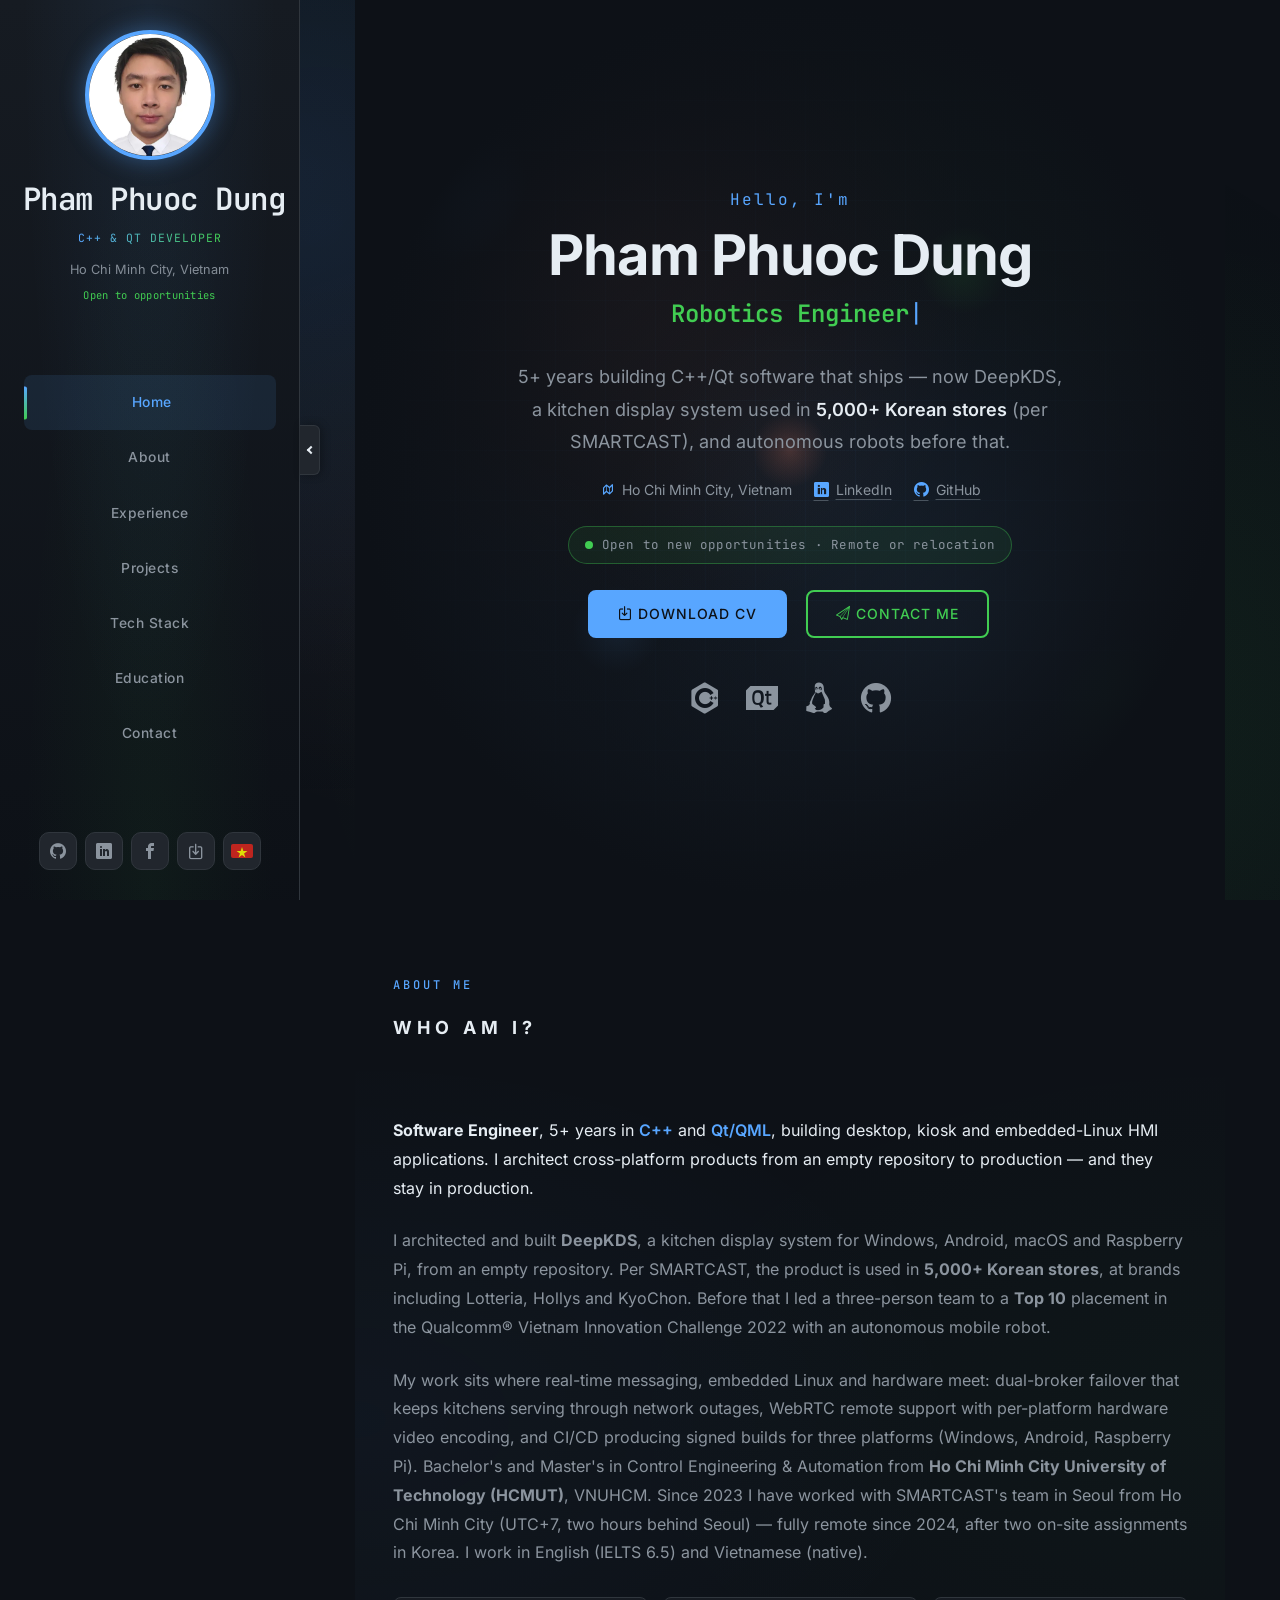
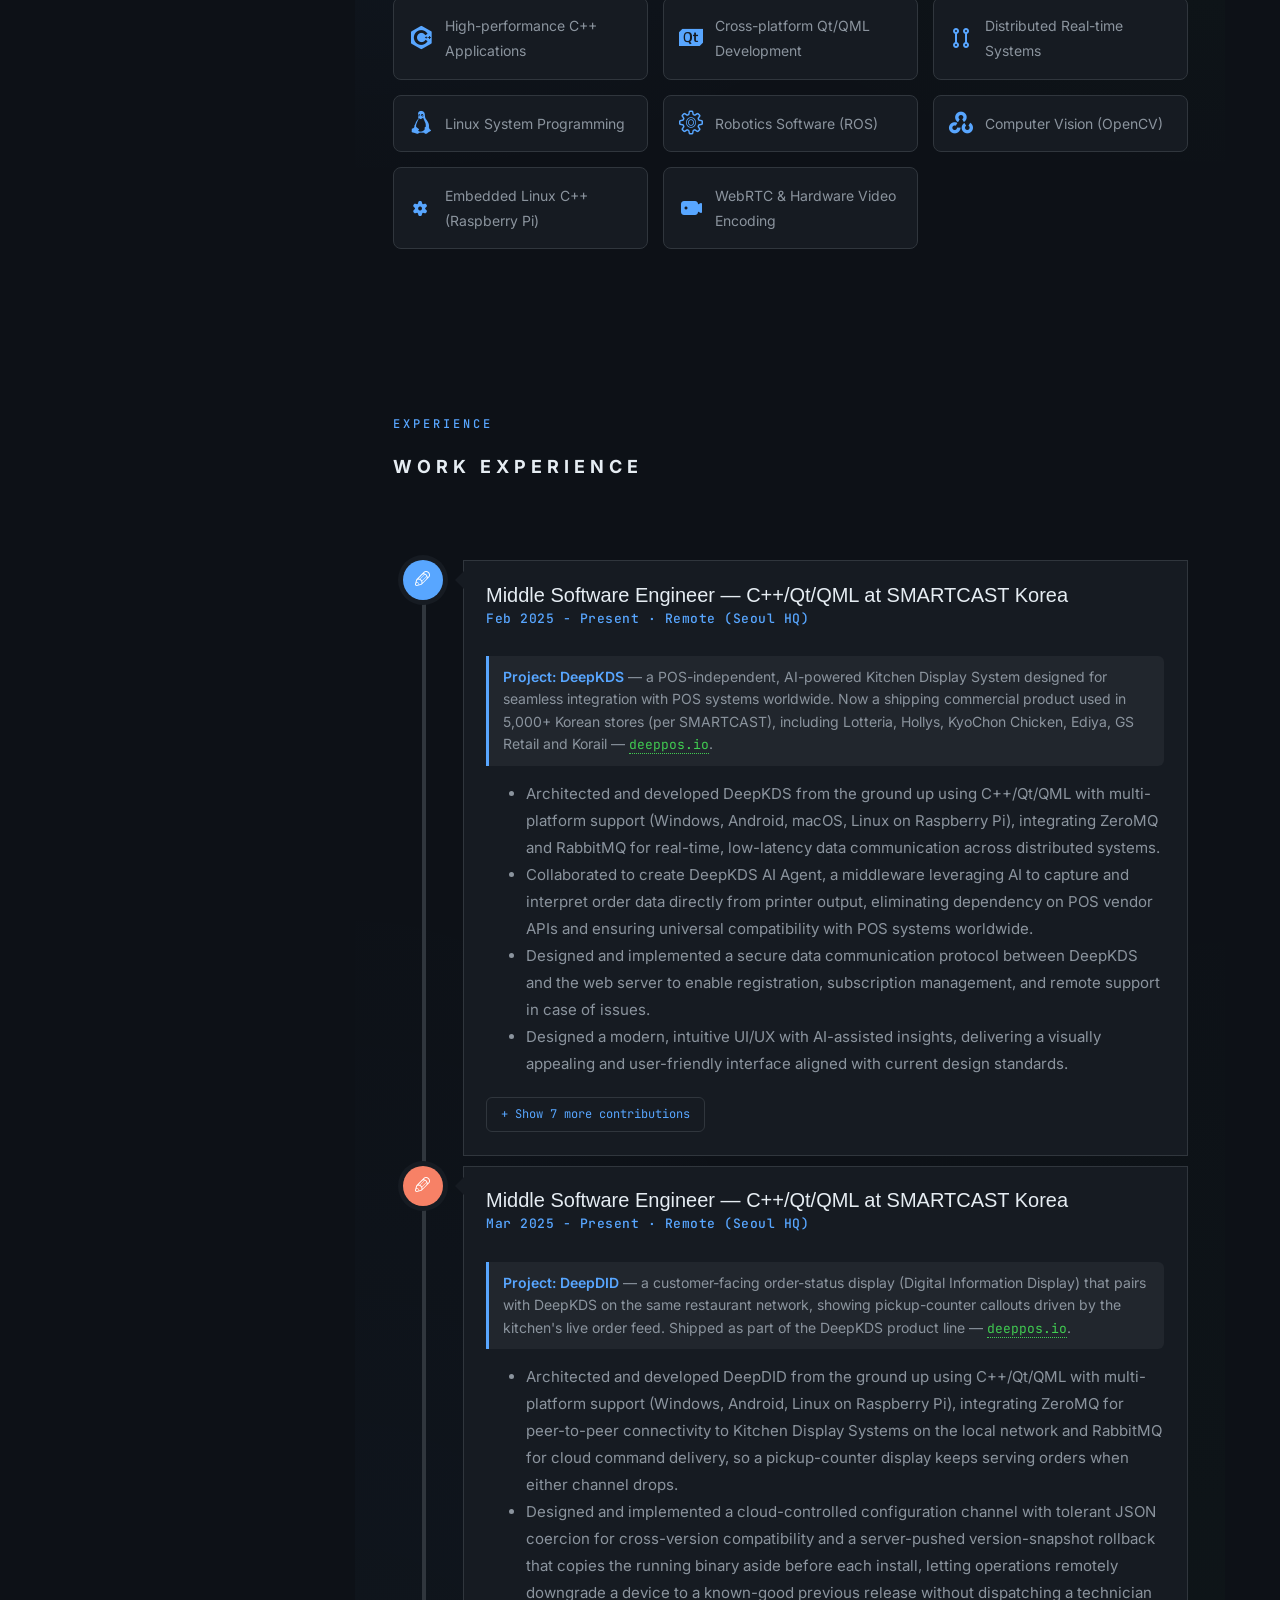
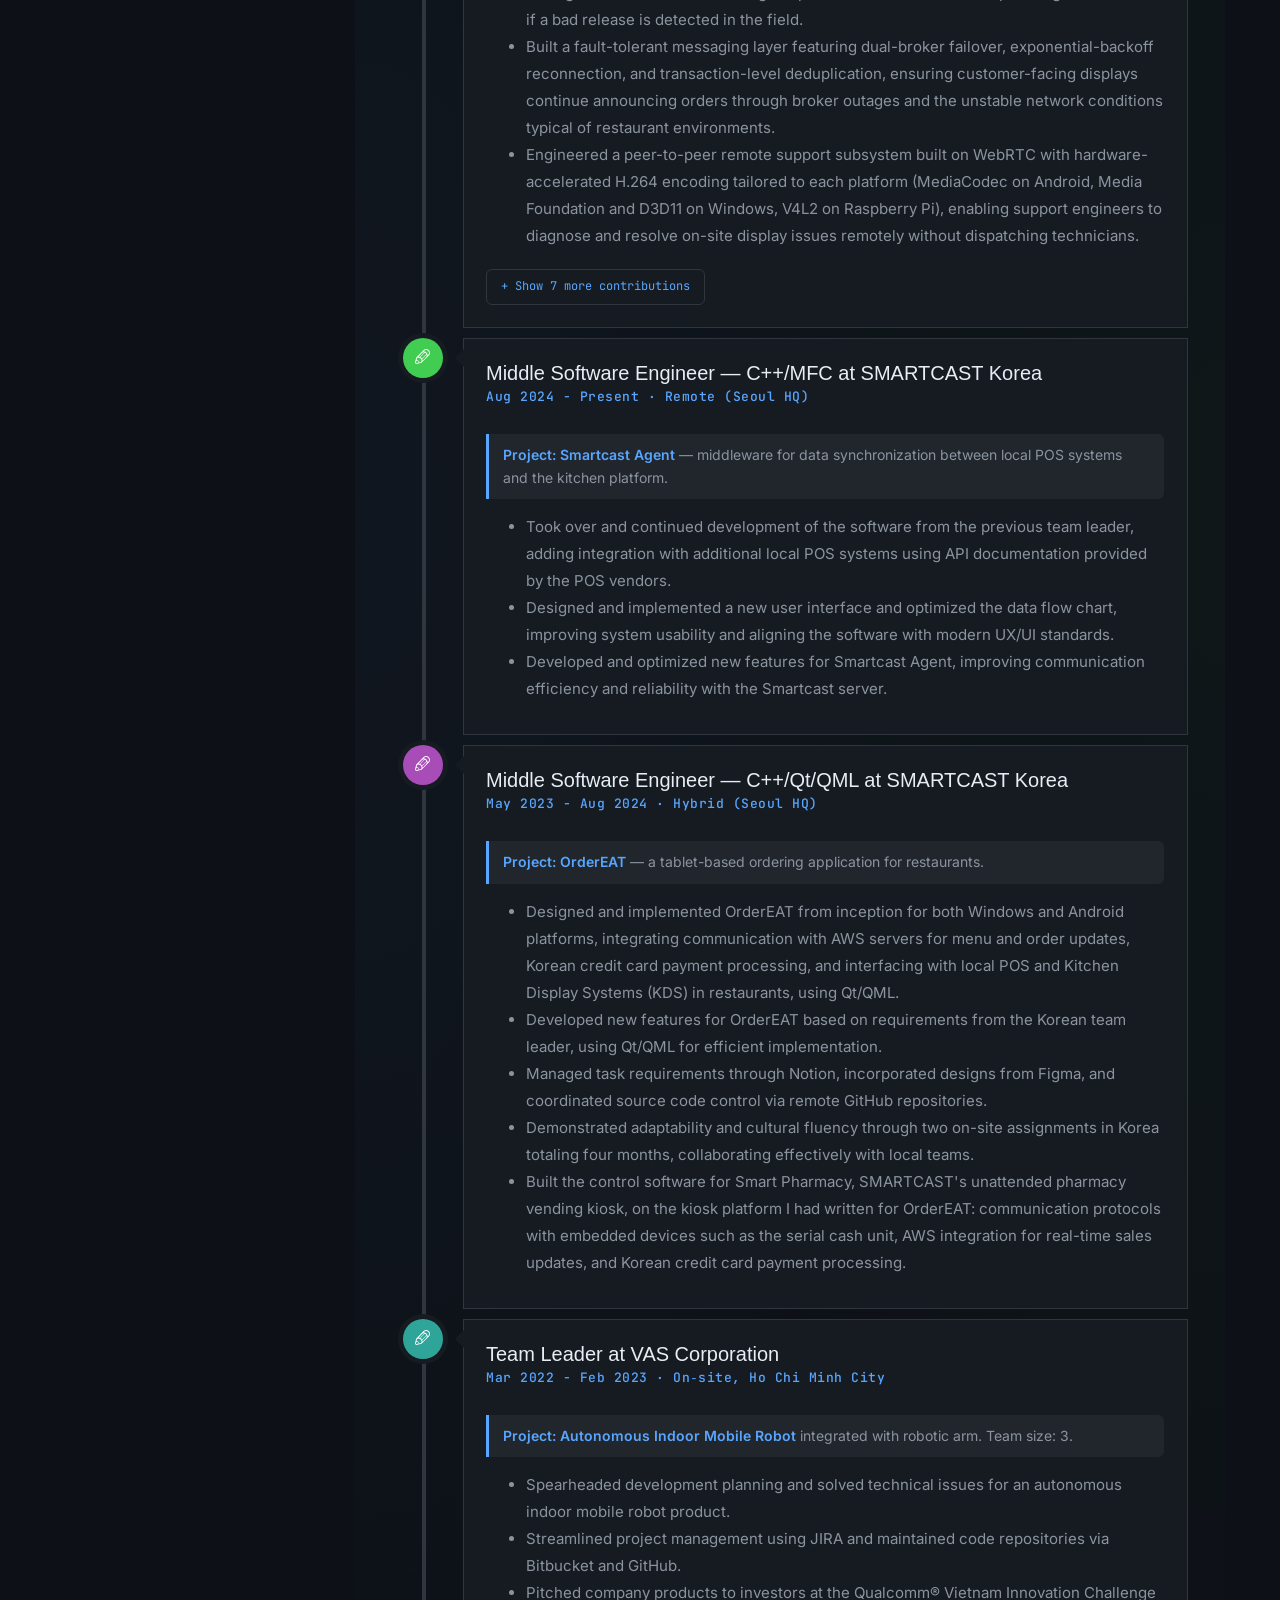
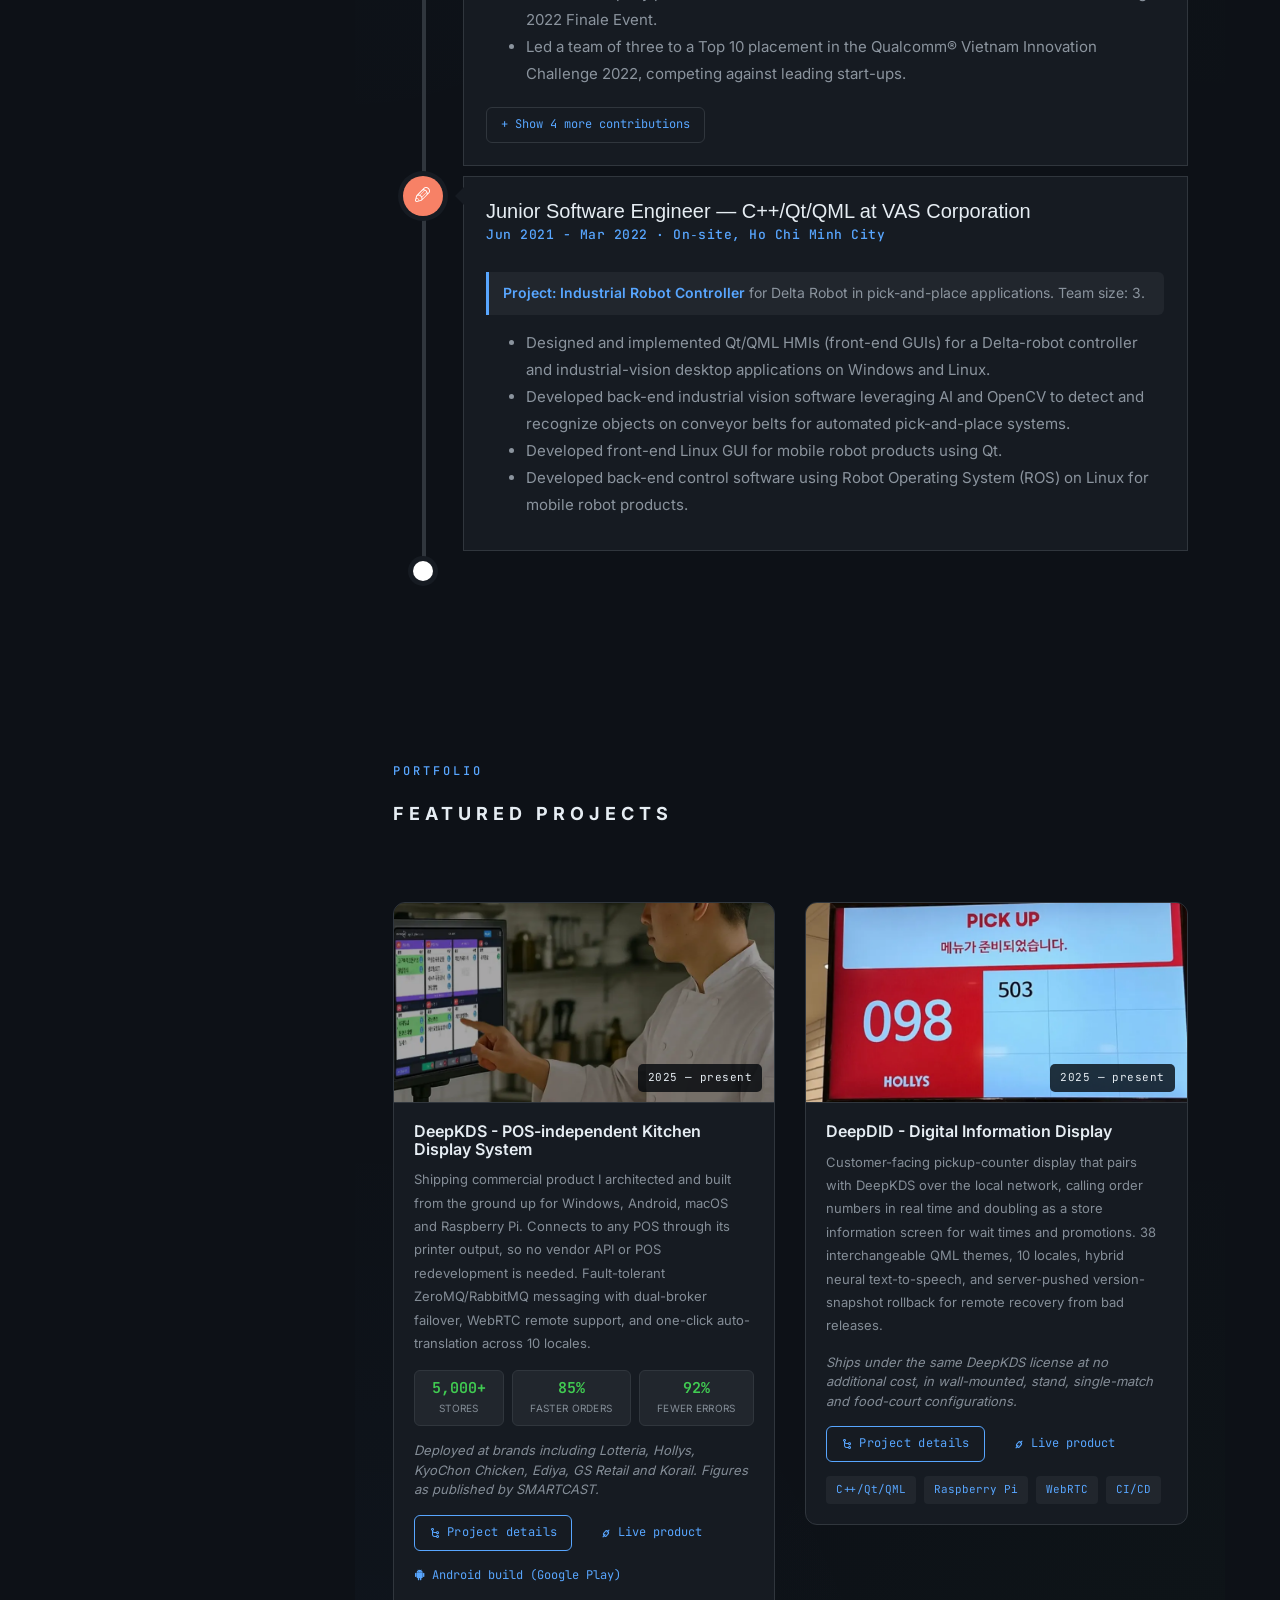
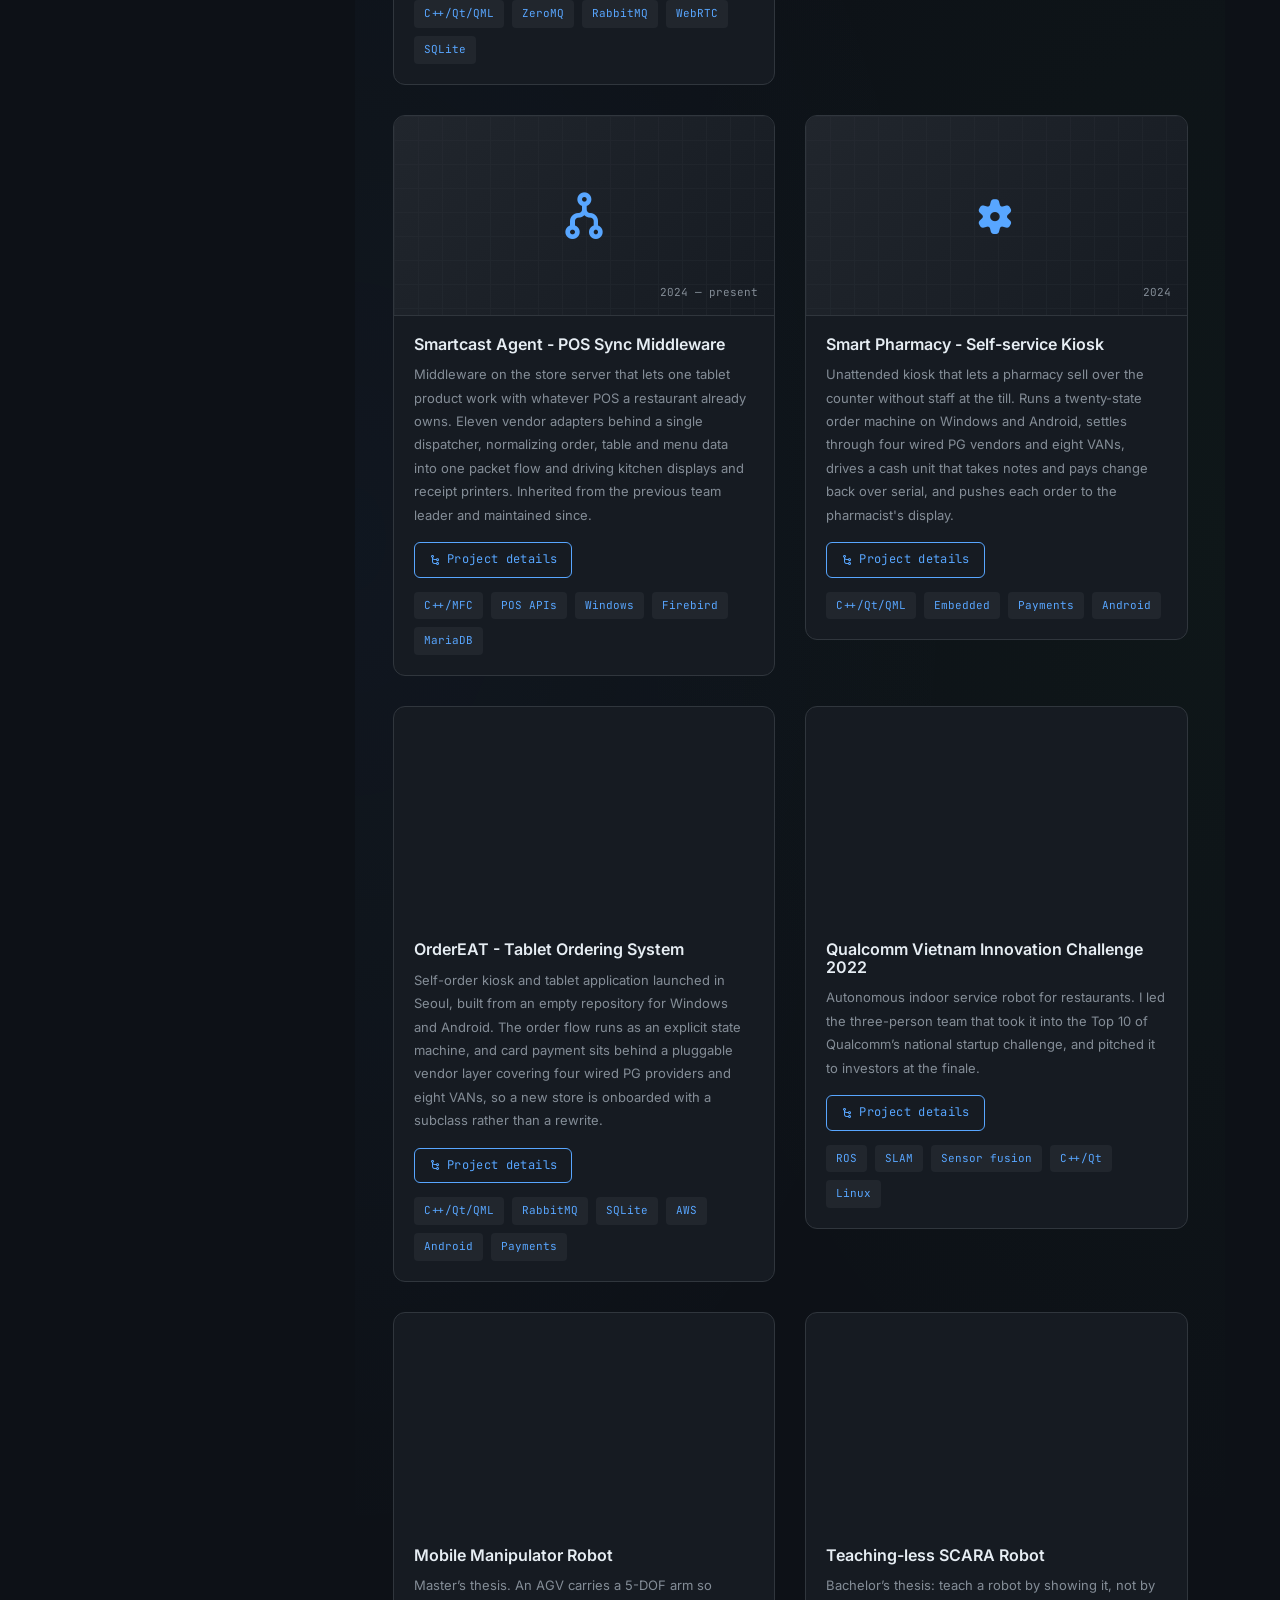
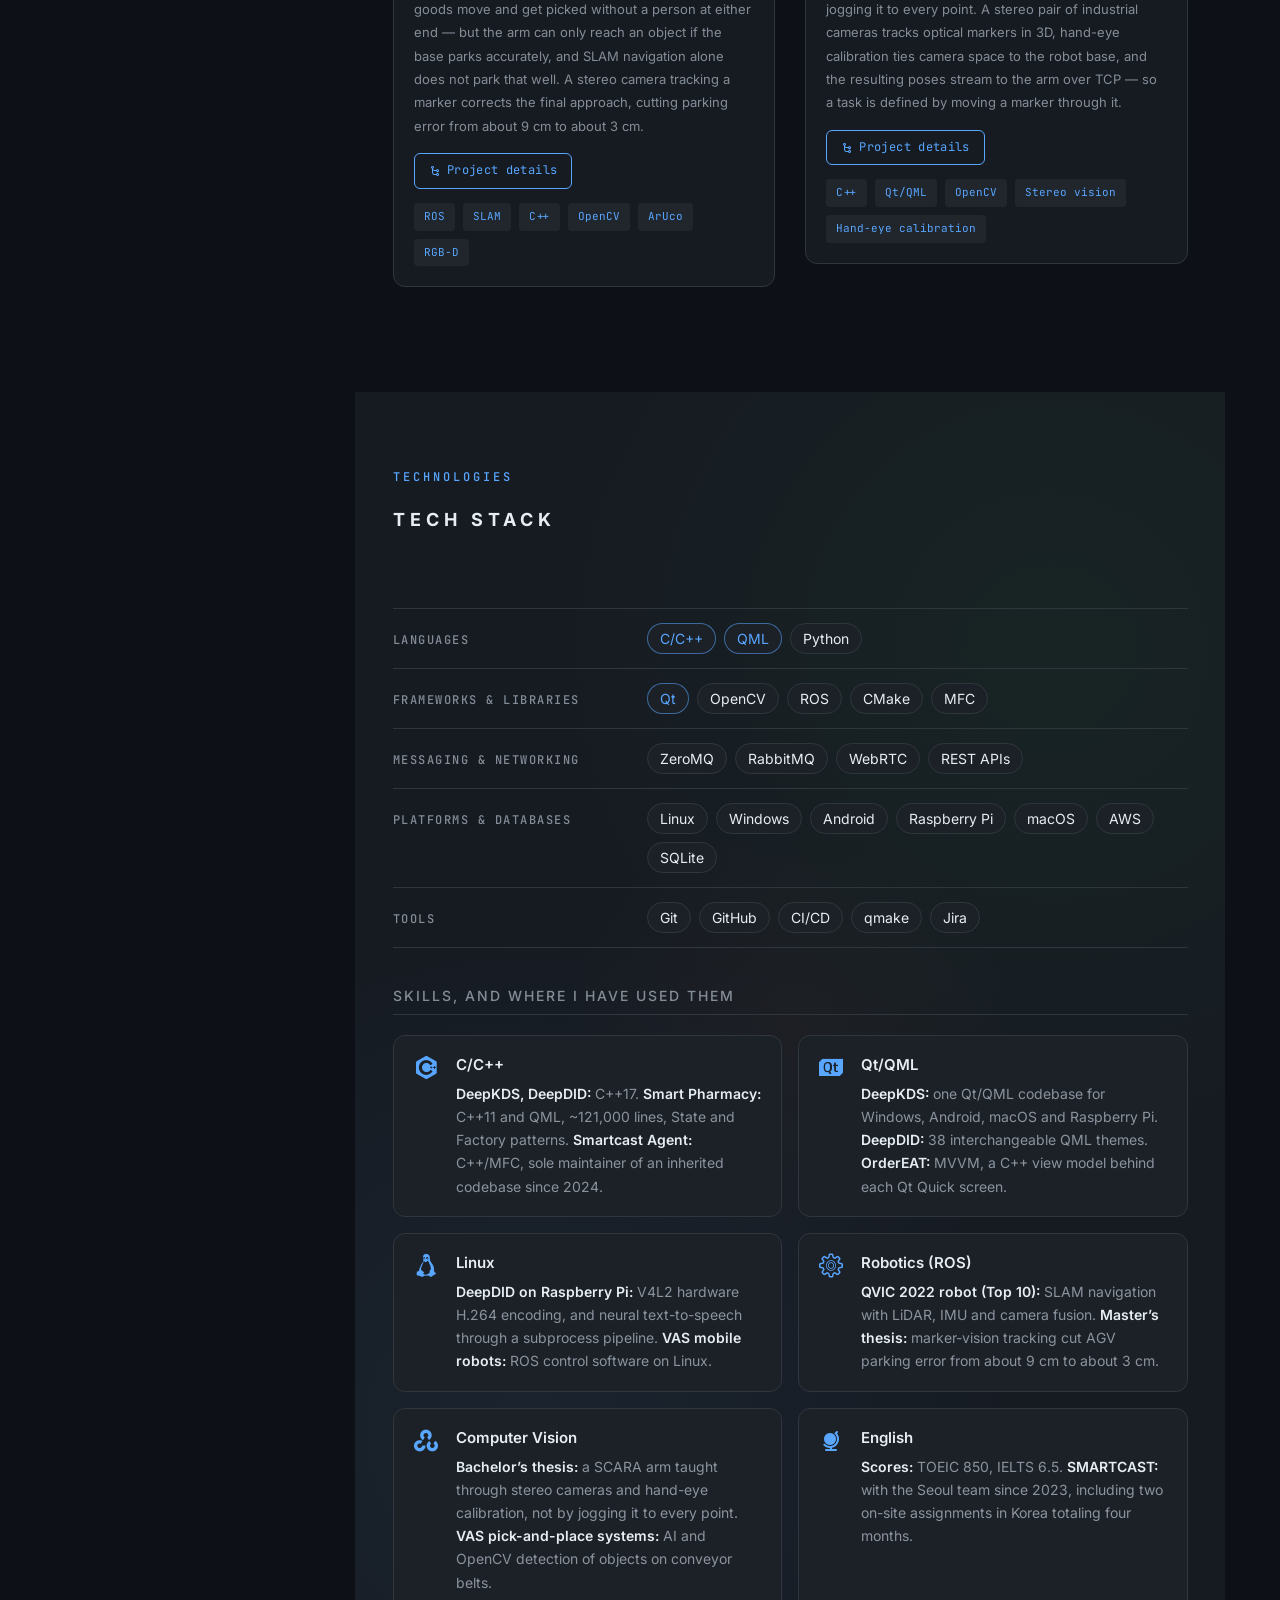
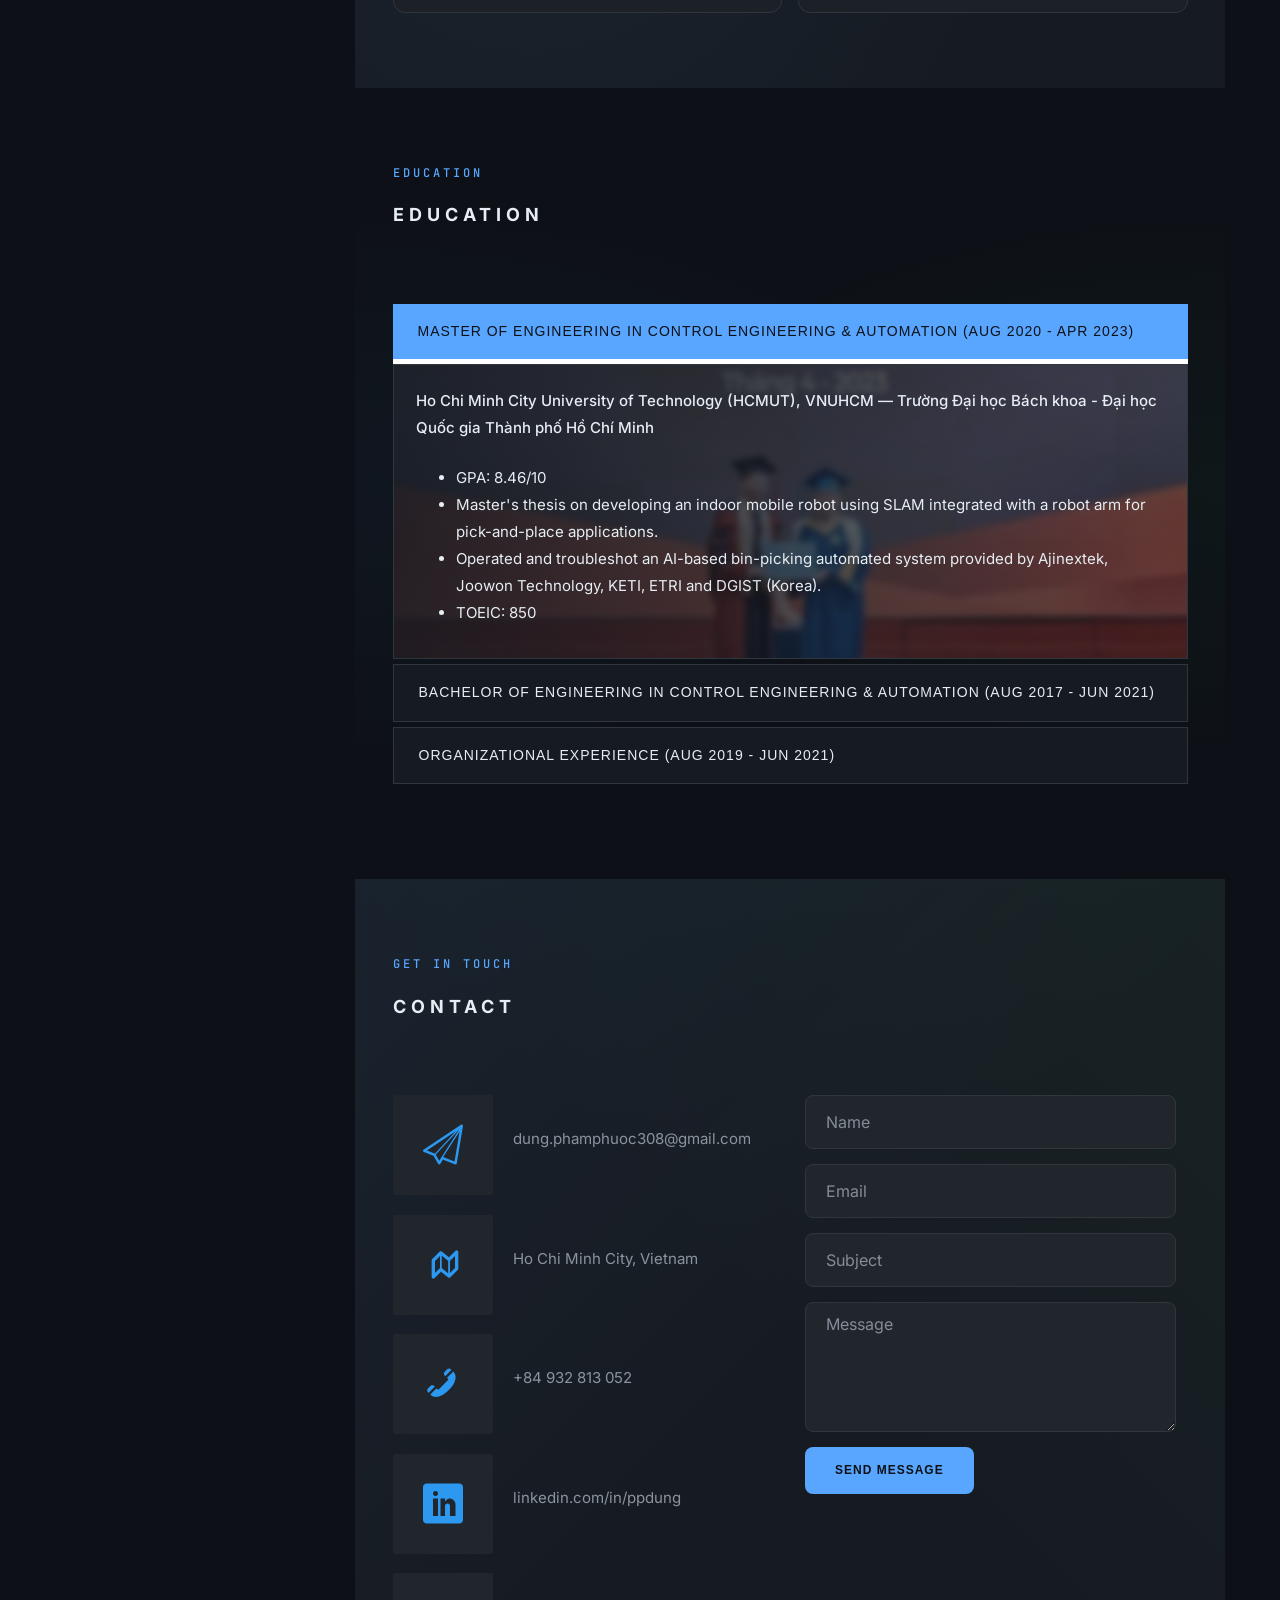
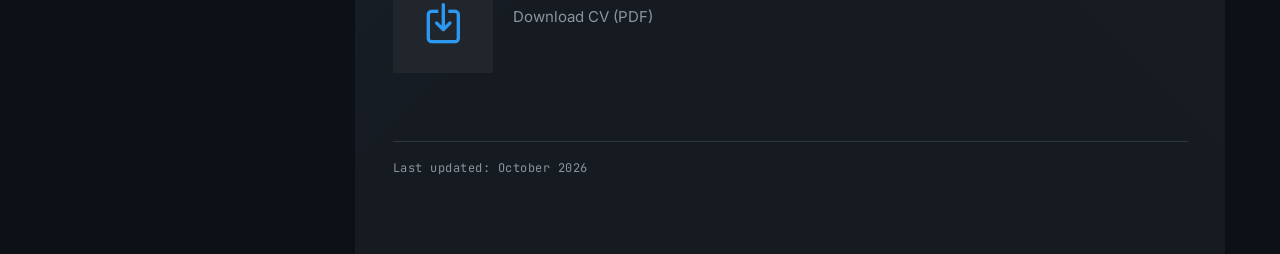
==== index.html @ 4b52ed7d "Add a social card, site icons, secret scanning and clean CV metadata Social preview (seo_hr_search-0" ====
<!DOCTYPE HTML>
<html lang="en">
	<head>
	<meta charset="utf-8">
	<!-- Google tag (gtag.js) -->
	<script async src="https://www.googletagmanager.com/gtag/js?id=G-0586HR4EGC"></script>
	<script>
		window.dataLayer = window.dataLayer || [];
		function gtag(){dataLayer.push(arguments);}
		gtag('js', new Date());
		gtag('config', 'G-0586HR4EGC');
	</script>

	<meta http-equiv="X-UA-Compatible" content="IE=edge">
	<title>Pham Phuoc Dung — C++ / Qt Developer, Ho Chi Minh City</title>
	<meta name="viewport" content="width=device-width, initial-scale=1">
	<meta name="description" content="C++/Qt developer, 5+ years. Lead developer of DeepKDS, a kitchen display system used in 5,000+ Korean stores (per SMARTCAST). Open to remote or relocation." />
	<meta name="keywords" content="C++ Developer, Qt Developer, QML Developer, Qt/QML Engineer, Software Engineer Vietnam, Embedded Software Engineer, Cross-platform Developer, POS Developer, Kitchen Display System, ZeroMQ, RabbitMQ, WebRTC, Robotics Engineer, ROS, SLAM, Embedded Linux, Raspberry Pi, Ho Chi Minh City, Remote C++ Developer, lap trinh vien C++, ky su phan mem nhung" />
	<meta name="robots" content="index, follow, max-image-preview:large, max-snippet:-1" />
	<meta name="author" content="Pham Phuoc Dung" />

	<meta name="theme-color" content="#0d1117" />
	<meta name="color-scheme" content="dark" />
	<link rel="canonical" href="https://ppdung.github.io/" />
	<link rel="alternate" hreflang="en" href="https://ppdung.github.io/" />
	<link rel="alternate" hreflang="vi" href="https://ppdung.github.io/vi/" />
	<link rel="alternate" hreflang="x-default" href="https://ppdung.github.io/" />

	<!-- Facebook and Twitter integration -->
	<meta property="og:type" content="profile"/>
	<meta property="og:title" content="Pham Phuoc Dung | C++ Qt Developer"/>
	<meta property="og:image" content="https://ppdung.github.io/images/og-cover.jpg"/>
	<meta property="og:image:type" content="image/jpeg"/>
	<meta property="og:image:width" content="1200"/>
	<meta property="og:image:height" content="630"/>
	<meta property="og:image:alt" content="Portrait of Pham Phuoc Dung beside his name, the title C++ / Qt Developer and the line: Lead developer of DeepKDS, a kitchen display system used in 5,000+ Korean stores (per SMARTCAST)."/>
	<meta property="og:url" content="https://ppdung.github.io/"/>
	<meta property="og:site_name" content="Pham Phuoc Dung Portfolio"/>
	<meta property="og:locale" content="en_US"/>
	<meta property="og:locale:alternate" content="vi_VN"/>
	<meta property="og:description" content="Software Engineer with 5+ years building cross-platform C++/Qt/QML applications for point-of-sale, kitchen automation and robotics."/>
	<meta name="twitter:title" content="Pham Phuoc Dung | C++ Qt Developer" />
	<meta name="twitter:description" content="Software Engineer with 5+ years building cross-platform C++/Qt/QML applications for point-of-sale, kitchen automation and robotics." />
	<meta name="twitter:image" content="https://ppdung.github.io/images/og-cover.jpg" />
	<meta name="twitter:image:alt" content="Portrait of Pham Phuoc Dung beside his name, the title C++ / Qt Developer and the line: Lead developer of DeepKDS, a kitchen display system used in 5,000+ Korean stores (per SMARTCAST)." />
	<meta name="twitter:url" content="https://ppdung.github.io/" />
	<meta name="twitter:card" content="summary_large_image" />

	<link rel="shortcut icon" href="images/favicon.ico">
	<link rel="apple-touch-icon" href="apple-touch-icon.png">
	<link rel="manifest" href="site.webmanifest">

	<!-- Structured data: tells search engines who this page is about -->
	<script type="application/ld+json">
	{
		"@context": "https://schema.org",
		"@type": "Person",
		"@id": "https://ppdung.github.io/#person",
		"name": "Pham Phuoc Dung",
		"alternateName": ["Phạm Phước Dũng", "Dũng Phạm Phước", "Dung Pham Phuoc", "Danny"],
		"url": "https://ppdung.github.io/",
		"image": "https://ppdung.github.io/images/about.jpg",
		"jobTitle": "Middle Software Engineer",
		"description": "Software Engineer with 5+ years building cross-platform C++/Qt/QML applications for point-of-sale, kitchen automation and robotics.",
		"email": "mailto:dung.phamphuoc308@gmail.com",
		"telephone": "+84-932-813-052",
		"address": {
			"@type": "PostalAddress",
			"addressLocality": "Ho Chi Minh City",
			"addressCountry": "VN"
		},
		"worksFor": {
			"@type": "Organization",
			"name": "SMARTCAST Korea",
			"alternateName": "Smart Cast Co., Ltd.",
			"url": "https://smartcast.co.kr"
		},
		"alumniOf": {
			"@type": "CollegeOrUniversity",
			"name": "Ho Chi Minh City University of Technology",
			"alternateName": ["HCMUT", "Ho Chi Minh City University of Technology - VNUHCM", "Trường Đại học Bách khoa - ĐHQG TP.HCM"],
			"url": "https://hcmut.edu.vn",
			"sameAs": "https://en.wikipedia.org/wiki/Ho_Chi_Minh_City_University_of_Technology"
		},
		"knowsAbout": [
			"C++", "Qt", "Qt Quick", "QML", "Point of Sale Systems", "Kitchen Display Systems",
			"ZeroMQ", "RabbitMQ", "WebRTC", "Embedded Linux", "Raspberry Pi",
			"Robotics", "ROS", "SLAM", "Computer Vision", "OpenCV", "SQLite"
		],
		"knowsLanguage": [
			{ "@type": "Language", "name": "Vietnamese", "alternateName": "vi" },
			{ "@type": "Language", "name": "English", "alternateName": "en" }
		],
		"hasOccupation": {
			"@type": "Occupation",
			"name": "C++ / Qt Software Engineer",
			"occupationalCategory": "15-1252.00",
			"skills": "C++11/14/17, Qt, Qt Quick (QML), object-oriented design, multithreading, debugging, ZeroMQ, RabbitMQ, WebRTC, SQLite, embedded Linux, Raspberry Pi, Android, ROS, SLAM, OpenCV",
			"occupationLocation": [
				{ "@type": "City", "name": "Ho Chi Minh City" },
				{ "@type": "Country", "name": "Vietnam" },
				{ "@type": "Country", "name": "South Korea" }
			]
		},
		"seeks": {
			"@type": "Demand",
			"name": "Open to C++/Qt and embedded software engineering roles",
			"availability": "https://schema.org/InStock",
			"eligibleRegion": [
				{ "@type": "Country", "name": "Vietnam" },
				{ "@type": "Country", "name": "South Korea" },
				{ "@type": "Place", "name": "Remote / Worldwide" }
			]
		},
		"sameAs": [
			"https://github.com/ppdung",
			"https://www.linkedin.com/in/ppdung/",
			"https://www.youtube.com/@dungphamphuoc26",
			"https://www.facebook.com/PhuocDung.P/"
		]
	}
	</script>

	<!-- The page itself, so search engines can surface the CV download directly -->
	<script type="application/ld+json">
	{
		"@context": "https://schema.org",
		"@type": "ProfilePage",
		"name": "Pham Phuoc Dung — C++ / Qt Developer Portfolio",
		"url": "https://ppdung.github.io/",
		"inLanguage": "en",
		"dateCreated": "2023-04-17",
		"dateModified": "2026-10-05",
		"mainEntity": { "@id": "https://ppdung.github.io/#person" },
		"significantLink": [
			"https://ppdung.github.io/CV_PhamPhuocDung.pdf",
			"https://www.deeppos.io/products/deepkds",
			"https://github.com/ppdung"
		]
	}
	</script>

	<!-- Icon fonts are subsetted and self-hosted (see css/icons.css). Preloading
	     them means font-display:block never reaches its block period. -->
	<link rel="preload" href="fonts/icomoon/icomoon.woff2" as="font" type="font/woff2" crossorigin>
	<link rel="preload" href="fonts/devicon/devicon.woff2" as="font" type="font/woff2" crossorigin>

	<!-- Text fonts: Inter and JetBrains Mono, served from this site. Inter is
	     deliberately not preloaded. With the preload, Chrome held the first
	     paint back by about a second in Lighthouse's mobile run (observed FCP
	     2.3 s against 1.3 s). Without it, the files still arrive before the
	     first paint on throttled 4G. -->
	<link rel="stylesheet" href="css/fonts.css">
	<!-- Icon fonts: icomoon + devicon, subsetted -->
	<link rel="stylesheet" href="css/icons.css">
	<!-- Bootstrap  -->
	<link rel="stylesheet" href="css/bootstrap.css">
	<!-- Theme style  -->
	<link rel="stylesheet" href="css/style.css">
	<!-- Every behaviour on the page, shared by both languages. Deferred: it
	     downloads alongside the CSS and runs once the document is parsed. -->
	<script defer src="js/site.js"></script>

	</head>
	<body>
	<a href="#colorlib-main" class="skip-link">Skip to main content</a>
	<div class="read-progress" id="read-progress" role="presentation"></div>
	<button type="button" class="to-top" id="to-top" aria-label="Back to top" title="Back to top">
		<i class="icon-arrow-up" aria-hidden="true"></i>
	</button>
	<div id="colorlib-page">
		<!-- Sidebar Toggle Button - Outside container -->
		<button type="button" class="sidebar-toggle" id="sidebar-toggle" aria-controls="colorlib-aside" aria-expanded="true" aria-label="Collapse sidebar" title="Collapse sidebar"></button>

		<div class="container-wrap">
		<button type="button" class="js-colorlib-nav-toggle colorlib-nav-toggle" aria-expanded="false" aria-controls="colorlib-aside" aria-label="Navigation menu"><i aria-hidden="true"></i></button>
		<aside id="colorlib-aside" class="border">
			<!-- Drag Handle for resizing -->
			<div class="sidebar-drag-handle"></div>
			<div class="text-center">
				<picture class="author-img">
					<source srcset="images/avatar.webp" type="image/webp">
					<img src="images/avatar.jpg" alt="Pham Phuoc Dung, C++/Qt software engineer" width="400" height="505" decoding="async">
				</picture>
				<div id="colorlib-logo"><a href="./">Pham Phuoc Dung</a></div>
				<span class="position"><span class="position-text">C++ &amp; Qt Developer</span></span>
				<span class="location">Ho Chi Minh City, Vietnam</span>
				<span class="availability-note">Open to opportunities</span>
			</div>
			<nav id="colorlib-main-menu" class="navbar">
				<div id="navbar" class="collapse">
					<ul>
						<li class="active"><a href="./" data-nav-section="home">Home</a></li>
						<li><a href="#about" data-nav-section="about">About</a></li>
						<li><a href="#experience" data-nav-section="experience">Experience</a></li>
						<li><a href="#projects" data-nav-section="projects">Projects</a></li>
						<li><a href="#tech-stack" data-nav-section="tech-stack">Tech Stack</a></li>
						<li><a href="#education" data-nav-section="education">Education</a></li>
						<li><a href="#contact" data-nav-section="contact">Contact</a></li>
					</ul>
				</div>
			</nav>

			<div class="colorlib-footer">
				<ul>
					<li><a href="https://github.com/ppdung" target="_blank" rel="noopener" aria-label="GitHub profile"><i class="icon-github" aria-hidden="true"></i></a></li>
					<li><a href="https://www.linkedin.com/in/ppdung/" target="_blank" rel="noopener" aria-label="LinkedIn profile"><i class="icon-linkedin2" aria-hidden="true"></i></a></li>
					<li><a href="https://www.facebook.com/PhuocDung.P/" target="_blank" rel="noopener" aria-label="Facebook profile"><i class="icon-facebook2" aria-hidden="true"></i></a></li>
					<li><a href="CV_PhamPhuocDung.pdf" download aria-label="Download CV (PDF)" title="Download CV"><i class="icon-download4" aria-hidden="true"></i></a></li>
					<li class="lang-switch"><a href="vi/" lang="vi" hreflang="vi" aria-label="Xem trang bằng tiếng Việt" title="Tiếng Việt"><svg class="lang-flag" viewBox="0 0 30 20" aria-hidden="true" focusable="false"><rect width="30" height="20" fill="#da251d"/><path fill="#ff0" d="M15 4.2l1.76 5.42h5.7l-4.61 3.35 1.76 5.42L15 15.04l-4.61 3.35 1.76-5.42-4.61-3.35h5.7z"/></svg></a></li>
				</ul>
			</div>
		</aside>

		<main id="colorlib-main">
			<section id="colorlib-hero" data-section="home">
				<!-- Animated Particles Background -->
				<div class="particles-container">
					<div class="particle"></div>
					<div class="particle"></div>
					<div class="particle"></div>
					<div class="particle"></div>
					<div class="particle"></div>
					<div class="particle"></div>
					<div class="particle"></div>
					<div class="particle"></div>
					<div class="particle"></div>
					<div class="particle"></div>
					<div class="particle"></div>
					<div class="particle"></div>
				</div>
				<!-- Grid Lines Background -->
				<div class="grid-background"></div>
				<div class="hero-content">
					<div class="hero-overlay"></div>
					<div class="container-fluid">
						<div class="row">
							<div class="col-md-8 col-md-offset-2 col-sm-12 col-xs-12 slider-text">
								<div class="slider-text-inner">
									<div class="desc hero-desc">
										<span class="hero-greeting">Hello, I'm</span>
										<h1 class="hero-name">Pham Phuoc Dung</h1>
										<h2 class="hero-typing">
											<span data-nosnippet>
												<span class="hero-roles sr-only"><span>C++ Developer</span>, <span>Qt/QML Developer</span>, <span>Robotics Engineer</span>, <span>Software Architect</span></span>
												<span class="hero-typed" aria-hidden="true">C++ Developer</span>
											</span>
										</h2>
										<p class="hero-tagline">5+ years building C++/Qt software that ships &mdash; now DeepKDS, a kitchen display system used in <strong>5,000+ Korean stores</strong> (per SMARTCAST), and autonomous robots before that.</p>
										<p class="hero-meta">
											<span class="hero-meta__item"><i class="icon-map" aria-hidden="true"></i> Ho Chi Minh City, Vietnam</span>
											<a class="hero-meta__item" href="https://www.linkedin.com/in/ppdung/" target="_blank" rel="noopener"><i class="icon-linkedin2" aria-hidden="true"></i> LinkedIn</a>
											<a class="hero-meta__item" href="https://github.com/ppdung" target="_blank" rel="noopener"><i class="icon-github" aria-hidden="true"></i> GitHub</a>
										</p>
										<p class="hero-availability">
											<span class="status-dot" aria-hidden="true"></span>
											Open to new opportunities &middot; Remote or relocation
										</p>
										<div class="hero-buttons">
											<a href="CV_PhamPhuocDung.pdf" class="btn btn-primary btn-cv" download>
												<i class="icon-download4" aria-hidden="true"></i> Download CV
											</a>
											<a href="#contact" data-nav-section="contact" class="btn btn-outline btn-contact">
												<i class="icon-paperplane" aria-hidden="true"></i> Contact Me
											</a>
										</div>
										<div class="hero-tech-icons">
											<i class="devicon-cplusplus-plain" aria-hidden="true" title="C++"></i>
											<i class="devicon-qt-original" aria-hidden="true" title="Qt"></i>
											<i class="devicon-linux-plain" aria-hidden="true" title="Linux"></i>
											<a href="https://github.com/ppdung" target="_blank" rel="noopener" aria-label="GitHub profile" title="GitHub"><i class="devicon-github-original" aria-hidden="true"></i></a>
										</div>
									</div>
								</div>
							</div>
						</div>
					</div>
				</div>
			</section>

			<section id="about" class="colorlib-about" data-section="about">
				<div class="colorlib-narrow-content">
					<div class="row">
						<div class="col-md-12">
							<div class="row row-bottom-padded-sm animate-box" data-animate-effect="fadeInLeft">
								<div class="col-md-12">
									<div class="about-desc">
										<span class="heading-meta">About Me</span>
										<h2 class="colorlib-heading">Who Am I?</h2>
										<p class="about-intro">
											<strong>Software Engineer</strong>, 5+ years in <span class="highlight">C++</span> and <span class="highlight">Qt/QML</span>, building desktop, kiosk and embedded-Linux HMI applications. I architect cross-platform products from an empty repository to production &mdash; and they stay in production.
										</p>
										<p>
											I architected and built <strong>DeepKDS</strong>, a kitchen display system for Windows, Android, macOS and Raspberry Pi, from an empty repository. Per SMARTCAST, the product is used in <strong>5,000+ Korean stores</strong>, at brands including Lotteria, Hollys and KyoChon. Before that I led a three-person team to a <strong>Top 10</strong> placement in the Qualcomm&reg; Vietnam Innovation Challenge 2022 with an autonomous mobile robot.
										</p>
										<p>
											My work sits where real-time messaging, embedded Linux and hardware meet: dual-broker failover that keeps kitchens serving through network outages, WebRTC remote support with per-platform hardware video encoding, and CI/CD producing signed builds for three platforms (Windows, Android, Raspberry Pi). Bachelor's and Master's in Control Engineering &amp; Automation from <strong>Ho Chi Minh City University of Technology (HCMUT)</strong>, VNUHCM. Since 2023 I have worked with SMARTCAST's team in Seoul from Ho Chi Minh City (UTC+7, two hours behind Seoul) &mdash; fully remote since 2024, after two on-site assignments in Korea. I work in English (IELTS 6.5) and Vietnamese (native).
										</p>
										<div class="about-highlights">
											<div class="highlight-item">
												<i class="devicon-cplusplus-plain" aria-hidden="true"></i>
												<span>High-performance C++ Applications</span>
											</div>
											<div class="highlight-item">
												<i class="devicon-qt-original" aria-hidden="true"></i>
												<span>Cross-platform Qt/QML Development</span>
											</div>
											<div class="highlight-item">
												<i class="icon-flow-parallel" aria-hidden="true"></i>
												<span>Distributed Real-time Systems</span>
											</div>
											<div class="highlight-item">
												<i class="devicon-linux-plain" aria-hidden="true"></i>
												<span>Linux System Programming</span>
											</div>
											<div class="highlight-item">
												<i class="icon-settings" aria-hidden="true"></i>
												<span>Robotics Software (ROS)</span>
											</div>
											<div class="highlight-item">
												<i class="devicon-opencv-plain" aria-hidden="true"></i>
												<span>Computer Vision (OpenCV)</span>
											</div>
											<div class="highlight-item">
												<i class="icon-cog" aria-hidden="true"></i>
												<span>Embedded Linux C++ (Raspberry Pi)</span>
											</div>
											<div class="highlight-item">
												<i class="icon-video" aria-hidden="true"></i>
												<span>WebRTC &amp; Hardware Video Encoding</span>
											</div>
										</div>
									</div>
								</div>
							</div>
						</div>
					</div>
				</div>
			</section>

			<section id="experience" class="colorlib-experience" data-section="experience">
				<div class="colorlib-narrow-content">
					<div class="row">
						<div class="col-md-6 col-md-offset-3 col-md-pull-3 animate-box" data-animate-effect="fadeInLeft">
							<span class="heading-meta">Experience</span>
							<h2 class="colorlib-heading animate-box">Work Experience</h2>
						</div>
					</div>
					<div class="row">
						<div class="col-md-12">
				         <div class="timeline-centered">

							<article class="timeline-entry animate-box" data-animate-effect="fadeInRight">
					            <div class="timeline-entry-inner">

					               <div class="timeline-icon color-1">
					                  <i class="icon-pen2" aria-hidden="true"></i>
					               </div>

					               <div class="timeline-label">
					                  <h3>Middle Software Engineer &mdash; C++/Qt/QML at SMARTCAST Korea <span>Feb 2025 - Present &middot; Remote&nbsp;(Seoul&nbsp;HQ)</span></h3>
									  <p class="timeline-project"><strong>Project: DeepKDS</strong> &mdash; a POS-independent, AI-powered Kitchen Display System designed for seamless integration with POS systems worldwide. Now a shipping commercial product used in 5,000+ Korean stores (per SMARTCAST), including Lotteria, Hollys, KyoChon Chicken, Ediya, GS Retail and Korail &mdash; <a href="https://www.deeppos.io/products/deepkds" target="_blank" rel="noopener" aria-label="deeppos.io: DeepKDS">deeppos.io</a>.</p>
									  <ul>
										<li>Architected and developed DeepKDS from the ground up using C++/Qt/QML with multi-platform support (Windows, Android, macOS, Linux on Raspberry Pi), integrating ZeroMQ and RabbitMQ for real-time, low-latency data communication across distributed systems.</li>
										<li>Collaborated to create DeepKDS AI Agent, a middleware leveraging AI to capture and interpret order data directly from printer output, eliminating dependency on POS vendor APIs and ensuring universal compatibility with POS systems worldwide.</li>
										<li>Designed and implemented a secure data communication protocol between DeepKDS and the web server to enable registration, subscription management, and remote support in case of issues.</li>
										<li>Designed a modern, intuitive UI/UX with AI-assisted insights, delivering a visually appealing and user-friendly interface aligned with current design standards.</li>
										<li>Engineered a peer-to-peer remote control and screen-sharing subsystem built on WebRTC with hardware-accelerated H.264 encoding tailored to each platform (MediaCodec, Media Foundation, V4L2, x264), enabling support engineers to diagnose and resolve on-site issues remotely without dispatching technicians.</li>
										<li>Built a fault-tolerant messaging layer featuring dual-broker failover, exponential-backoff reconnection, and transaction-level deduplication, ensuring kitchen displays continue serving orders through broker outages and the unstable network conditions typical of restaurant environments.</li>
										<li>Implemented comprehensive internationalization across 10 locales with automatic menu translation, allowing a single build to serve restaurants in different countries without maintaining localized forks.</li>
										<li>Integrated peripheral hardware and third-party services, including serial customer-pager protocols, thermal receipt printers, text-to-speech order announcements, and Kakao AlimTalk messaging for automated customer notifications.</li>
										<li>Optimized on-device data persistence using SQLite with write-ahead logging, indexed queries, and automated retention policies, sustaining responsive performance on low-power embedded hardware across long-running deployments.</li>
										<li>Instrumented the application with structured, category-based logging and symbol-resolved crash reporting for post-mortem debugging, enabling rapid root-cause analysis of field issues across heterogeneous deployment environments.</li>
										<li>Established a cross-platform CI/CD pipeline producing signed, self-contained builds for Windows, Android, and Raspberry Pi, shortening release turnaround and eliminating manual packaging errors.</li>
									</ul>
					               </div>
					            </div>
					         </article>

					         <article class="timeline-entry animate-box" data-animate-effect="fadeInLeft">
					            <div class="timeline-entry-inner">

					               <div class="timeline-icon color-2">
					                  <i class="icon-pen2" aria-hidden="true"></i>
					               </div>

					               <div class="timeline-label">
					                  <h3>Middle Software Engineer &mdash; C++/Qt/QML at SMARTCAST Korea <span>Mar 2025 - Present &middot; Remote&nbsp;(Seoul&nbsp;HQ)</span></h3>
									  <p class="timeline-project"><strong>Project: DeepDID</strong> &mdash; a customer-facing order-status display (Digital Information Display) that pairs with DeepKDS on the same restaurant network, showing pickup-counter callouts driven by the kitchen's live order feed. Shipped as part of the DeepKDS product line &mdash; <a href="https://www.deeppos.io/products/deepdid" target="_blank" rel="noopener" aria-label="deeppos.io: DeepDID">deeppos.io</a>.</p>
									  <ul>
										<li>Architected and developed DeepDID from the ground up using C++/Qt/QML with multi-platform support (Windows, Android, Linux on Raspberry Pi), integrating ZeroMQ for peer-to-peer connectivity to Kitchen Display Systems on the local network and RabbitMQ for cloud command delivery, so a pickup-counter display keeps serving orders when either channel drops.</li>
										<li>Designed and implemented a cloud-controlled configuration channel with tolerant JSON coercion for cross-version compatibility and a server-pushed version-snapshot rollback that copies the running binary aside before each install, letting operations remotely downgrade a device to a known-good previous release without dispatching a technician if a bad release is detected in the field.</li>
										<li>Built a fault-tolerant messaging layer featuring dual-broker failover, exponential-backoff reconnection, and transaction-level deduplication, ensuring customer-facing displays continue announcing orders through broker outages and the unstable network conditions typical of restaurant environments.</li>
										<li>Engineered a peer-to-peer remote support subsystem built on WebRTC with hardware-accelerated H.264 encoding tailored to each platform (MediaCodec on Android, Media Foundation and D3D11 on Windows, V4L2 on Raspberry Pi), enabling support engineers to diagnose and resolve on-site display issues remotely without dispatching technicians.</li>
										<li>Designed a default-off master-switch mechanism for every opt-in remote-support capability (screen access, file transfer, clipboard sync), persisted in SQLite and controllable both from a device-side admin panel and from the cloud settings channel, so a store cannot be remotely observed until an operator explicitly consents.</li>
										<li>Built a hybrid text-to-speech announcer with two interchangeable engines &mdash; the platform speech API on hosts that provide one, and a subprocess pipeline to a neural TTS binary on stock Raspberry Pi images that do not &mdash; delivering natural spoken order callouts on hardware that ships without a working system audio stack.</li>
										<li>Implemented the customer-facing rendering layer as an interchangeable-theme system with thirty-eight QML themes, ten locale translations, a video-and-image advertisement rotator, and a server-driven hot-swap between horizontal and vertical kiosk layouts, allowing a single build to serve store brands with radically different screen orientations and languages.</li>
										<li>Optimized on-device configuration persistence around SQLite with upsert semantics and an idempotent, marker-gated migration path from the legacy INI store, sustaining responsive settings changes on low-power embedded hardware while keeping upgrade safety through progressive schema evolution.</li>
										<li>Delivered Google Play compliance for the Android bundle by raising the target SDK to the current requirement and rebuilding both the app binary and its bundled OpenSSL shared libraries with 16 KB page-size alignment for arm64, verifying the segment alignment before every release so the app continues to install on devices running the new page size.</li>
										<li>Instrumented the application with rotating daily log files, rate-limited heartbeat logging so long-running kiosks do not fill their storage, a boot-time version marker so field-gathered logs can be attributed to a specific build, and a shared-memory single-instance guard preventing two GUI processes from fighting over the framebuffer on a kiosk.</li>
										<li>Established a cross-platform CI/CD pipeline on self-hosted Gitea Actions producing per-platform builds for Windows, Android, and Raspberry Pi, gated on a tag-to-source version match and auto-detecting the Qt, MinGW, and Android NDK layouts across runner install roots, shortening release turnaround and eliminating manual packaging errors.</li>
									</ul>
					               </div>
					            </div>
					         </article>

					         <article class="timeline-entry animate-box" data-animate-effect="fadeInRight">
					            <div class="timeline-entry-inner">

					               <div class="timeline-icon color-3">
					                  <i class="icon-pen2" aria-hidden="true"></i>
					               </div>

					               <div class="timeline-label">
					                  <h3>Middle Software Engineer &mdash; C++/MFC at SMARTCAST Korea <span>Aug 2024 - Present &middot; Remote&nbsp;(Seoul&nbsp;HQ)</span></h3>
									  <p class="timeline-project"><strong>Project: Smartcast Agent</strong> &mdash; middleware for data synchronization between local POS systems and the kitchen platform.</p>
									  <ul>
										<li>Took over and continued development of the software from the previous team leader, adding integration with additional local POS systems using API documentation provided by the POS vendors.</li>
										<li>Designed and implemented a new user interface and optimized the data flow chart, improving system usability and aligning the software with modern UX/UI standards.</li>
										<li>Developed and optimized new features for Smartcast Agent, improving communication efficiency and reliability with the Smartcast server.</li>
									</ul>
					               </div>
					            </div>
					         </article>

					         <article class="timeline-entry animate-box" data-animate-effect="fadeInLeft">
					            <div class="timeline-entry-inner">

					               <div class="timeline-icon color-4">
					                  <i class="icon-pen2" aria-hidden="true"></i>
					               </div>

					               <div class="timeline-label">
					                  <h3>Middle Software Engineer &mdash; C++/Qt/QML at SMARTCAST Korea <span>May 2023 - Aug 2024 &middot; Hybrid&nbsp;(Seoul&nbsp;HQ)</span></h3>
									  <p class="timeline-project"><strong>Project: OrderEAT</strong> &mdash; a tablet-based ordering application for restaurants.</p>
									  <ul>
										<li>Designed and implemented OrderEAT from inception for both Windows and Android platforms, integrating communication with AWS servers for menu and order updates, Korean credit card payment processing, and interfacing with local POS and Kitchen Display Systems (KDS) in restaurants, using Qt/QML.</li>
										<li>Developed new features for OrderEAT based on requirements from the Korean team leader, using Qt/QML for efficient implementation.</li>
										<li>Managed task requirements through Notion, incorporated designs from Figma, and coordinated source code control via remote GitHub repositories.</li>
										<li>Demonstrated adaptability and cultural fluency through two on-site assignments in Korea totaling four months, collaborating effectively with local teams.</li>
										<li>Built the control software for Smart Pharmacy, SMARTCAST's unattended pharmacy vending kiosk, on the kiosk platform I had written for OrderEAT: communication protocols with embedded devices such as the serial cash unit, AWS integration for real-time sales updates, and Korean credit card payment processing.</li>
									</ul>
					               </div>
					            </div>
					         </article>

					         <article class="timeline-entry animate-box" data-animate-effect="fadeInLeft">
					            <div class="timeline-entry-inner">

					               <div class="timeline-icon color-5">
					                  <i class="icon-pen2" aria-hidden="true"></i>
					               </div>

					               <div class="timeline-label">
					                  <h3>Team Leader at VAS Corporation <span>Mar 2022 - Feb 2023 &middot; On&#8209;site, Ho&nbsp;Chi&nbsp;Minh&nbsp;City</span></h3>
									  <p class="timeline-project"><strong>Project: Autonomous Indoor Mobile Robot</strong> integrated with robotic arm. Team size: 3.</p>
									  <ul>
										<li>Spearheaded development planning and solved technical issues for an autonomous indoor mobile robot product.</li>
										<li>Streamlined project management using JIRA and maintained code repositories via Bitbucket and GitHub.</li>
										<li>Pitched company products to investors at the Qualcomm&reg; Vietnam Innovation Challenge 2022 Finale Event.</li>
										<li>Led a team of three to a Top 10 placement in the Qualcomm&reg; Vietnam Innovation Challenge 2022, competing against leading start-ups.</li>
										<li>Coordinated with cross-functional teams (hardware and embedded software) to successfully deliver the mobile robot product on schedule.</li>
										<li>Researched and implemented autonomous indoor mobile robots with integrated robotic arms for advanced manipulation tasks.</li>
										<li>Developed autonomous navigation systems using SLAM, enabling efficient indoor mapping and localization.</li>
										<li>Applied sensor fusion (LiDAR, IMU, camera) to improve safety features and navigation reliability.</li>
									</ul>
					               </div>
					            </div>
					         </article>


					         <article class="timeline-entry animate-box" data-animate-effect="fadeInRight">
					            <div class="timeline-entry-inner">
					               <div class="timeline-icon color-2">
					                  <i class="icon-pen2" aria-hidden="true"></i>
					               </div>
					               <div class="timeline-label">
					               	<h3>Junior Software Engineer &mdash; C++/Qt/QML at VAS Corporation <span>Jun 2021 - Mar 2022 &middot; On&#8209;site, Ho&nbsp;Chi&nbsp;Minh&nbsp;City</span></h3>
									   <p class="timeline-project"><strong>Project: Industrial Robot Controller</strong> for Delta Robot in pick-and-place applications. Team size: 3.</p>
									   <ul>
										<li>Designed and implemented Qt/QML HMIs (front-end GUIs) for a Delta-robot controller and industrial-vision desktop applications on Windows and Linux.</li>
										<li>Developed back-end industrial vision software leveraging AI and OpenCV to detect and recognize objects on conveyor belts for automated pick-and-place systems.</li>
										<li>Developed front-end Linux GUI for mobile robot products using Qt.</li>
										<li>Developed back-end control software using Robot Operating System (ROS) on Linux for mobile robot products.</li>
									</ul>
					               </div>
					            </div>
					         </article>

					         <div class="timeline-entry begin animate-box" data-animate-effect="fadeInUp" aria-hidden="true">
					            <div class="timeline-entry-inner">
					               <div class="timeline-icon color-none">
					               </div>
					            </div>
					         </div>
					      </div>
					   </div>
				   </div>
				</div>
			</section>

			<section id="projects" class="colorlib-work" data-section="projects">
				<div class="colorlib-narrow-content">
					<div class="row">
						<div class="col-md-6 col-md-offset-3 col-md-pull-3 animate-box" data-animate-effect="fadeInLeft">
							<span class="heading-meta">Portfolio</span>
							<h2 class="colorlib-heading animate-box">Featured Projects</h2>
						</div>
					</div>
					<div class="row projects-grid">
						<!-- Project: DeepKDS -->
						<div class="col-md-6 animate-box" data-animate-effect="fadeInUp">
							<div class="project-card">
								<div class="project-image">
									<picture>
										<source srcset="images/deepkds.webp" type="image/webp">
										<img src="images/deepkds.jpg" alt="DeepKDS kitchen display in use in a restaurant kitchen" width="1000" height="474" loading="lazy" decoding="async">
									</picture>
									<span class="placeholder-label">2025 &mdash; present</span>
								</div>
								<div class="project-info">
									<h3>DeepKDS - POS-independent Kitchen Display System</h3>
									<p>Shipping commercial product I architected and built from the ground up for Windows, Android, macOS and Raspberry Pi. Connects to any POS through its printer output, so no vendor API or POS redevelopment is needed. Fault-tolerant ZeroMQ/RabbitMQ messaging with dual-broker failover, WebRTC remote support, and one-click auto-translation across 10 locales.</p>
									<div class="project-stats">
										<div class="stat"><b>5,000+</b><span>stores</span></div>
										<div class="stat"><b>85%</b><span>faster orders</span></div>
										<div class="stat"><b>92%</b><span>fewer errors</span></div>
									</div>
									<p class="project-note">Deployed at brands including Lotteria, Hollys, KyoChon Chicken, Ediya, GS Retail and Korail. Figures as published by SMARTCAST.</p>
									<div class="project-links">
										<button type="button" class="project-details-btn" data-project-modal="deepkds" aria-haspopup="dialog" aria-label="Project details: DeepKDS"><i class="icon-flow-children" aria-hidden="true"></i> Project details</button>
										<a href="https://www.deeppos.io/products/deepkds" target="_blank" rel="noopener" aria-label="Live product: DeepKDS"><i class="icon-link" aria-hidden="true"></i> Live product</a>
										<a href="https://play.google.com/store/apps/details?id=kr.co.smartcast.deepkds" target="_blank" rel="noopener"><i class="devicon-android-plain" aria-hidden="true"></i> Android build (Google Play)</a>
									</div>
									<div class="project-tags">
										<span class="tag">C++/Qt/QML</span>
										<span class="tag">ZeroMQ</span>
										<span class="tag">RabbitMQ</span>
										<span class="tag">WebRTC</span>
										<span class="tag">SQLite</span>
									</div>
								</div>
							</div>
						</div>

						<!-- Project: DeepDID -->
						<div class="col-md-6 animate-box" data-animate-effect="fadeInUp">
							<div class="project-card">
								<div class="project-image">
									<picture>
										<source srcset="images/deepdid.webp" type="image/webp">
										<img src="images/deepdid.jpg" alt="DeepDID pickup display showing order numbers at a Hollys store" width="1000" height="602" loading="lazy" decoding="async">
									</picture>
									<span class="placeholder-label">2025 &mdash; present</span>
								</div>
								<div class="project-info">
									<h3>DeepDID - Digital Information Display</h3>
									<p>Customer-facing pickup-counter display that pairs with DeepKDS over the local network, calling order numbers in real time and doubling as a store information screen for wait times and promotions. 38 interchangeable QML themes, 10 locales, hybrid neural text-to-speech, and server-pushed version-snapshot rollback for remote recovery from bad releases.</p>
									<p class="project-note">Ships under the same DeepKDS license at no additional cost, in wall-mounted, stand, single-match and food-court configurations.</p>
									<div class="project-links">
										<button type="button" class="project-details-btn" data-project-modal="deepdid" aria-haspopup="dialog" aria-label="Project details: DeepDID"><i class="icon-flow-children" aria-hidden="true"></i> Project details</button>
										<a href="https://www.deeppos.io/products/deepdid" target="_blank" rel="noopener" aria-label="Live product: DeepDID"><i class="icon-link" aria-hidden="true"></i> Live product</a>
									</div>
									<div class="project-tags">
										<span class="tag">C++/Qt/QML</span>
										<span class="tag">Raspberry Pi</span>
										<span class="tag">WebRTC</span>
										<span class="tag">CI/CD</span>
									</div>
								</div>
							</div>
						</div>

						<!-- Project: Smartcast Agent -->
						<div class="col-md-6 animate-box" data-animate-effect="fadeInUp">
							<div class="project-card">
								<div class="project-placeholder">
									<i class="icon-flow-merge" aria-hidden="true"></i>
									<span class="placeholder-label">2024 &mdash; present</span>
								</div>
								<div class="project-info">
									<h3>Smartcast Agent - POS Sync Middleware</h3>
									<p>Middleware on the store server that lets one tablet product work with whatever POS a restaurant already owns. Eleven vendor adapters behind a single dispatcher, normalizing order, table and menu data into one packet flow and driving kitchen displays and receipt printers. Inherited from the previous team leader and maintained since.</p>
									<div class="project-links">
										<button type="button" class="project-details-btn" data-project-modal="agent" aria-haspopup="dialog" aria-label="Project details: Smartcast Agent"><i class="icon-flow-children" aria-hidden="true"></i> Project details</button>
									</div>
									<div class="project-tags">
										<span class="tag">C++/MFC</span>
										<span class="tag">POS APIs</span>
										<span class="tag">Windows</span>
										<span class="tag">Firebird</span>
										<span class="tag">MariaDB</span>
									</div>
								</div>
							</div>
						</div>

						<!-- Project: Smart Pharmacy Kiosk -->
						<div class="col-md-6 animate-box" data-animate-effect="fadeInUp">
							<div class="project-card">
								<div class="project-placeholder">
									<i class="icon-cog" aria-hidden="true"></i>
									<span class="placeholder-label">2024</span>
								</div>
								<div class="project-info">
									<h3>Smart Pharmacy - Self-service Kiosk</h3>
									<p>Unattended kiosk that lets a pharmacy sell over the counter without staff at the till. Runs a twenty-state order machine on Windows and Android, settles through four wired PG vendors and eight VANs, drives a cash unit that takes notes and pays change back over serial, and pushes each order to the pharmacist's display.</p>
									<div class="project-links">
										<button type="button" class="project-details-btn" data-project-modal="pharmacy" aria-haspopup="dialog" aria-label="Project details: Smart Pharmacy"><i class="icon-flow-children" aria-hidden="true"></i> Project details</button>
									</div>
									<div class="project-tags">
										<span class="tag">C++/Qt/QML</span>
										<span class="tag">Embedded</span>
										<span class="tag">Payments</span>
										<span class="tag">Android</span>
									</div>
								</div>
							</div>
						</div>

						<!-- Project 1: OrderEAT -->
						<div class="col-md-6 animate-box" data-animate-effect="fadeInUp">
							<div class="project-card">
								<div class="project-video">
									<iframe id="video-ordereat" src="https://www.youtube.com/embed/MYV4o1dTdbk?si=jKQjP-pE1AQBAaWa" title="OrderEAT tablet ordering system demo" loading="lazy" allowfullscreen></iframe>
								</div>
								<div class="project-info">
									<h3>OrderEAT - Tablet Ordering System</h3>
									<p>Self-order kiosk and tablet application launched in Seoul, built from an empty repository for Windows and Android. The order flow runs as an explicit state machine, and card payment sits behind a pluggable vendor layer covering four wired PG providers and eight VANs, so a new store is onboarded with a subclass rather than a rewrite.</p>
									<div class="project-links">
										<button type="button" class="project-details-btn" data-project-modal="ordereat" aria-haspopup="dialog" aria-label="Project details: OrderEAT"><i class="icon-flow-children" aria-hidden="true"></i> Project details</button>
									</div>
									<div class="project-tags">
										<span class="tag">C++/Qt/QML</span>
										<span class="tag">RabbitMQ</span>
										<span class="tag">SQLite</span>
										<span class="tag">AWS</span>
										<span class="tag">Android</span>
										<span class="tag">Payments</span>
									</div>
								</div>
							</div>
						</div>

						<!-- Project 2: Qualcomm Challenge -->
						<div class="col-md-6 animate-box" data-animate-effect="fadeInUp">
							<div class="project-card">
								<div class="project-video">
									<iframe id="video-qualcomm" src="https://www.youtube.com/embed/srL3h80J9yY" title="Qualcomm Vietnam Innovation Challenge mobile robot demo" loading="lazy" allowfullscreen></iframe>
								</div>
								<div class="project-info">
									<h3>Qualcomm Vietnam Innovation Challenge 2022</h3>
									<p>Autonomous indoor service robot for restaurants. I led the three-person team that took it into the Top 10 of Qualcomm&rsquo;s national startup challenge, and pitched it to investors at the finale.</p>
									<div class="project-links">
										<button type="button" class="project-details-btn" data-project-modal="qvic" aria-haspopup="dialog" aria-label="Project details: Qualcomm Vietnam Innovation Challenge 2022"><i class="icon-flow-children" aria-hidden="true"></i> Project details</button>
									</div>
									<div class="project-tags">
										<span class="tag">ROS</span>
										<span class="tag">SLAM</span>
										<span class="tag">Sensor fusion</span>
										<span class="tag">C++/Qt</span>
										<span class="tag">Linux</span>
									</div>
								</div>
							</div>
						</div>

						<!-- Project 3: Mobile Manipulator -->
						<div class="col-md-6 animate-box" data-animate-effect="fadeInUp">
							<div class="project-card">
								<div class="project-video">
									<iframe id="video-manipulator" src="https://www.youtube.com/embed/6zFjGb3t2Cc" title="Mobile manipulator robot pick-and-place demo" loading="lazy" allowfullscreen></iframe>
								</div>
								<div class="project-info">
									<h3>Mobile Manipulator Robot</h3>
									<p>Master&rsquo;s thesis. An AGV carries a 5-DOF arm so goods move and get picked without a person at either end &mdash; but the arm can only reach an object if the base parks accurately, and SLAM navigation alone does not park that well. A stereo camera tracking a marker corrects the final approach, cutting parking error from about 9&nbsp;cm to about 3&nbsp;cm.</p>
									<div class="project-links">
										<button type="button" class="project-details-btn" data-project-modal="manipulator" aria-haspopup="dialog" aria-label="Project details: Mobile Manipulator Robot"><i class="icon-flow-children" aria-hidden="true"></i> Project details</button>
									</div>
									<div class="project-tags">
										<span class="tag">ROS</span>
										<span class="tag">SLAM</span>
										<span class="tag">C++</span>
										<span class="tag">OpenCV</span>
										<span class="tag">ArUco</span>
										<span class="tag">RGB-D</span>
									</div>
								</div>
							</div>
						</div>

						<!-- Project 4: SCARA Robot -->
						<div class="col-md-6 animate-box" data-animate-effect="fadeInUp">
							<div class="project-card">
								<div class="project-video">
									<iframe id="video-scara" src="https://www.youtube.com/embed/NhR2n_e45Ps" title="Teaching-less SCARA robot computer vision demo" loading="lazy" allowfullscreen></iframe>
								</div>
								<div class="project-info">
									<h3>Teaching-less SCARA Robot</h3>
									<p>Bachelor&rsquo;s thesis: teach a robot by showing it, not by jogging it to every point. A stereo pair of industrial cameras tracks optical markers in 3D, hand-eye calibration ties camera space to the robot base, and the resulting poses stream to the arm over TCP &mdash; so a task is defined by moving a marker through it.</p>
									<div class="project-links">
										<button type="button" class="project-details-btn" data-project-modal="scara" aria-haspopup="dialog" aria-label="Project details: Teaching-less SCARA Robot"><i class="icon-flow-children" aria-hidden="true"></i> Project details</button>
									</div>
									<div class="project-tags">
										<span class="tag">C++</span>
										<span class="tag">Qt/QML</span>
										<span class="tag">OpenCV</span>
										<span class="tag">Stereo vision</span>
										<span class="tag">Hand-eye calibration</span>
									</div>
								</div>
							</div>
						</div>

						
											</div>
				</div>
			</section>

			<section id="tech-stack" class="colorlib-techstack" data-section="tech-stack">
				<div class="colorlib-narrow-content">
					<div class="row">
						<div class="col-md-6 col-md-offset-3 col-md-pull-3 animate-box" data-animate-effect="fadeInLeft">
							<span class="heading-meta">Technologies</span>
							<h2 class="colorlib-heading animate-box">Tech Stack</h2>
						</div>
					</div>
					<div class="row">
						<div class="col-md-12 animate-box" data-animate-effect="fadeInUp">
							<dl class="stack-groups">
								<div class="stack-group">
									<dt>Languages</dt>
									<dd>
										<ul class="stack-chips">
											<li class="is-core">C/C++</li>
											<li class="is-core">QML</li>
											<li>Python</li>
										</ul>
									</dd>
								</div>
								<div class="stack-group">
									<dt>Frameworks &amp; Libraries</dt>
									<dd>
										<ul class="stack-chips">
											<li class="is-core">Qt</li>
											<li>OpenCV</li>
											<li>ROS</li>
											<li>CMake</li>
											<li>MFC</li>
										</ul>
									</dd>
								</div>
								<div class="stack-group">
									<dt>Messaging &amp; Networking</dt>
									<dd>
										<ul class="stack-chips">
											<li>ZeroMQ</li>
											<li>RabbitMQ</li>
											<li>WebRTC</li>
											<li>REST APIs</li>
										</ul>
									</dd>
								</div>
								<div class="stack-group">
									<dt>Platforms &amp; Databases</dt>
									<dd>
										<ul class="stack-chips">
											<li>Linux</li>
											<li>Windows</li>
											<li>Android</li>
											<li>Raspberry Pi</li>
											<li>macOS</li>
											<li>AWS</li>
											<li>SQLite</li>
										</ul>
									</dd>
								</div>
								<div class="stack-group">
									<dt>Tools</dt>
									<dd>
										<ul class="stack-chips">
											<li>Git</li>
											<li>GitHub</li>
											<li>CI/CD</li>
											<li>qmake</li>
											<li>Jira</li>
										</ul>
									</dd>
								</div>
							</dl>
						</div>
					</div>
					<div class="row">
						<div class="col-md-12 animate-box" data-animate-effect="fadeInUp">
							<h3 class="tech-category">Skills, and where I have used them</h3>
							<ul class="stack-evidence">
								<li>
									<i class="devicon-cplusplus-plain" aria-hidden="true"></i>
									<h4>C/C++</h4>
									<p><strong>DeepKDS, DeepDID:</strong> C++17. <strong>Smart Pharmacy:</strong> C++11 and QML, ~121,000 lines, State and Factory patterns. <strong>Smartcast Agent:</strong> C++/MFC, sole maintainer of an inherited codebase since 2024.</p>
								</li>
								<li>
									<i class="devicon-qt-original" aria-hidden="true"></i>
									<h4>Qt/QML</h4>
									<p><strong>DeepKDS:</strong> one Qt/QML codebase for Windows, Android, macOS and Raspberry Pi. <strong>DeepDID:</strong> 38 interchangeable QML themes. <strong>OrderEAT:</strong> MVVM, a C++ view model behind each Qt Quick screen.</p>
								</li>
								<li>
									<i class="devicon-linux-plain" aria-hidden="true"></i>
									<h4>Linux</h4>
									<p><strong>DeepDID on Raspberry Pi:</strong> V4L2 hardware H.264 encoding, and neural text-to-speech through a subprocess pipeline. <strong>VAS mobile robots:</strong> ROS control software on Linux.</p>
								</li>
								<li>
									<i class="icon-settings" aria-hidden="true"></i>
									<h4>Robotics (ROS)</h4>
									<p><strong>QVIC 2022 robot (Top 10):</strong> SLAM navigation with LiDAR, IMU and camera fusion. <strong>Master&rsquo;s thesis:</strong> marker-vision tracking cut AGV parking error from about 9&nbsp;cm to about 3&nbsp;cm.</p>
								</li>
								<li>
									<i class="devicon-opencv-plain" aria-hidden="true"></i>
									<h4>Computer Vision</h4>
									<p><strong>Bachelor&rsquo;s thesis:</strong> a SCARA arm taught through stereo cameras and hand-eye calibration, not by jogging it to every point. <strong>VAS pick-and-place systems:</strong> AI and OpenCV detection of objects on conveyor belts.</p>
								</li>
								<li>
									<i class="icon-globe" aria-hidden="true"></i>
									<h4>English</h4>
									<p><strong>Scores:</strong> TOEIC 850, IELTS 6.5. <strong>SMARTCAST:</strong> with the Seoul team since 2023, including two on-site assignments in Korea totaling four months.</p>
								</li>
							</ul>
						</div>
					</div>
				</div>
			</section>

			<section id="education" class="colorlib-education" data-section="education">
				<div class="colorlib-narrow-content">
					<div class="row">
						<div class="col-md-6 col-md-offset-3 col-md-pull-3 animate-box" data-animate-effect="fadeInLeft">
							<span class="heading-meta">Education</span>
							<h2 class="colorlib-heading animate-box">Education</h2>
						</div>
					</div>
					<div class="row">
						<div class="col-md-12 animate-box" data-animate-effect="fadeInLeft">
							<div class="fancy-collapse-panel">
								<div class="panel-group" id="accordion">
									<div class="panel panel-default panel--master" data-lazy-bg>
									    <div class="panel-heading" id="headingOne">
									        <h3 class="panel-title">
									            <button type="button" class="panel-toggle" aria-expanded="true" aria-controls="collapseOne">Master of Engineering in Control Engineering &amp; Automation (Aug 2020 - Apr 2023)</button>
									        </h3>
									    </div>
									    <div id="collapseOne" class="panel-collapse collapse in" role="region" aria-labelledby="headingOne">
									         <div class="panel-body">
										      			<p>Ho Chi Minh City University of Technology (HCMUT), VNUHCM &mdash; <span lang="vi">Trường Đại học Bách khoa - Đại học Quốc gia Thành phố Hồ Chí Minh</span></p>
														  <ul>
															<li>GPA: 8.46/10</li>
															<li>Master's thesis on developing an indoor mobile robot using SLAM integrated with a robot arm for pick-and-place applications.</li>
															<li>Operated and troubleshot an AI-based bin-picking automated system provided by Ajinextek, Joowon Technology, KETI, ETRI and DGIST (Korea).</li>
															<li>TOEIC: 850</li>
														</ul>
									         </div>
									    </div>
									</div>
									<div class="panel panel-default">
									    <div class="panel-heading" id="headingTwo">
									        <h3 class="panel-title">
									            <button type="button" class="panel-toggle" aria-expanded="false" aria-controls="collapseTwo">Bachelor of Engineering in Control Engineering &amp; Automation (Aug 2017 - Jun 2021)</button>
									        </h3>
									    </div>
									    <div id="collapseTwo" class="panel-collapse collapse" role="region" aria-labelledby="headingTwo">
									        <div class="panel-body">
												<p>Ho Chi Minh City University of Technology (HCMUT), VNUHCM &mdash; <span lang="vi">Trường Đại học Bách khoa - Đại học Quốc gia Thành phố Hồ Chí Minh</span></p>
												<ul>
												  <li>GPA: 8.12/10</li>
												  <li>Bachelor's thesis on developing a teaching-less application using computer vision for a SCARA robot.</li>
												  <li>Researched depth-map extraction using Detectron2 and MiDaS.</li>
												  <li>IELTS: 6.5</li>
											  </ul>
									        </div>
									    </div>
									</div>
									<div class="panel panel-default">
									    <div class="panel-heading" id="headingThree">
									        <h3 class="panel-title">
									            <button type="button" class="panel-toggle" aria-expanded="false" aria-controls="collapseThree">Organizational Experience (Aug 2019 - Jun 2021)</button>
									        </h3>
									    </div>
									    <div id="collapseThree" class="panel-collapse collapse" role="region" aria-labelledby="headingThree">
									        <div class="panel-body">
												<p>Bach Khoa Dormitory - Ho Chi Minh City, Vietnam</p>
												<ul>
												  <li><strong>Student Representative, Member</strong> (Aug 2019 - Jun 2021) - ensured communication between the dormitory management and students.</li>
												  <li><strong>Sales &amp; Marketing Leader</strong>, Bach Khoa Dormitory PROM 2019 (Sep 2019) - created sales and marketing strategies to achieve revenue targets.</li>
											  </ul>
									        </div>
									    </div>
									</div>
								</div>
							</div>
						</div>
					</div>
				</div>
			</section>

			<section id="contact" class="colorlib-contact" data-section="contact">
				<div class="colorlib-narrow-content">
					<div class="row">
						<div class="col-md-6 col-md-offset-3 col-md-pull-3 animate-box" data-animate-effect="fadeInLeft">
							<span class="heading-meta">Get in Touch</span>
							<h2 class="colorlib-heading">Contact</h2>
						</div>
					</div>
					<div class="row">
						<div class="col-md-5 clearfix">
							<div class="colorlib-feature colorlib-feature-sm animate-box" data-animate-effect="fadeInLeft">
								<div class="colorlib-icon">
									<i class="icon-paperplane" aria-hidden="true"></i>
								</div>
								<div class="colorlib-text">
									<p><a href="mailto:dung.phamphuoc308@gmail.com">dung.phamphuoc308@gmail.com</a></p>
								</div>
							</div>

							<div class="colorlib-feature colorlib-feature-sm animate-box" data-animate-effect="fadeInLeft">
								<div class="colorlib-icon">
									<i class="icon-map" aria-hidden="true"></i>
								</div>
								<div class="colorlib-text">
									<p>Ho Chi Minh City, Vietnam</p>
								</div>
							</div>

							<div class="colorlib-feature colorlib-feature-sm animate-box" data-animate-effect="fadeInLeft">
								<div class="colorlib-icon">
									<i class="icon-phone" aria-hidden="true"></i>
								</div>
								<div class="colorlib-text">
									<p><a href="tel:+84932813052">+84 932 813 052</a></p>
								</div>
							</div>

							<div class="colorlib-feature colorlib-feature-sm animate-box" data-animate-effect="fadeInLeft">
								<div class="colorlib-icon">
									<i class="icon-linkedin2" aria-hidden="true"></i>
								</div>
								<div class="colorlib-text">
									<p><a href="https://www.linkedin.com/in/ppdung/" target="_blank" rel="noopener">linkedin.com/in/ppdung</a></p>
								</div>
							</div>

							<div class="colorlib-feature colorlib-feature-sm contact-cv animate-box" data-animate-effect="fadeInLeft">
								<div class="colorlib-icon">
									<i class="icon-download4" aria-hidden="true"></i>
								</div>
								<div class="colorlib-text">
									<p><a href="CV_PhamPhuocDung.pdf" download>Download CV (PDF)</a></p>
								</div>
							</div>
						</div>
						<div class="col-md-7 col-md-push-1">
							<div class="row">
								<div class="col-md-10 col-md-offset-1 col-md-pull-1 animate-box" data-animate-effect="fadeInRight">
									<form id="contact-form" action="https://formspree.io/f/mdaanwpo" method="POST">
										<!-- Honeypot: hidden from people, irresistible to bots. Formspree
										     silently drops any submission that fills _gotcha in. -->
										<input type="text" name="_gotcha" tabindex="-1" autocomplete="off" aria-hidden="true"
										       style="position:absolute;left:-9999px;width:1px;height:1px;opacity:0">
										<div class="form-group">
											<label for="contact-name" class="sr-only">Name</label>
											<input type="text" id="contact-name" name="name" class="form-control" placeholder="Name" autocomplete="name" required>
										</div>
										<div class="form-group">
											<label for="contact-email" class="sr-only">Email</label>
											<input type="email" id="contact-email" name="email" class="form-control" placeholder="Email" autocomplete="email" required>
										</div>
										<div class="form-group">
											<label for="contact-subject" class="sr-only">Subject</label>
											<input type="text" id="contact-subject" name="subject" class="form-control" placeholder="Subject" required>
										</div>
										<div class="form-group">
											<label for="message" class="sr-only">Message</label>
											<textarea name="message" id="message" cols="30" rows="7" class="form-control" placeholder="Message" required></textarea>
										</div>
										<div class="form-group">
											<button type="submit" class="btn btn-primary btn-send-message" id="submit-btn">
												<span class="btn-text">Send Message</span>
												<span class="btn-loading" style="display: none;">
													<i class="icon-spinner6" aria-hidden="true"></i> Sending...
												</span>
											</button>
										</div>
										<div id="form-status" class="form-status" role="status" aria-live="polite"></div>
									</form>
								</div>

							</div>
						</div>
					</div>
					<p class="site-updated">Last updated: <time datetime="2026-10">October 2026</time></p>
				</div>
			</section>

		</main><!-- end:colorlib-main -->
	</div><!-- end:container-wrap -->
	</div><!-- end:colorlib-page -->

	<!-- ==========================================================================
	     Project detail dialogs

	     These live as direct children of <body> on purpose. .project-card:hover
	     and body.offcanvas #colorlib-main both set a transform, and a transformed
	     ancestor becomes the containing block for position:fixed descendants,
	     which would trap the overlay inside the card.

	     The content is real markup rather than a JS template so it stays in the
	     page source for search engines and still reads without JavaScript.
	     ========================================================================== -->

	<div class="project-modal" id="modal-deepkds" role="dialog" aria-modal="true" tabindex="-1" aria-labelledby="modal-deepkds-title" hidden>
		<div class="project-modal__backdrop" data-modal-close></div>
		<div class="project-modal__dialog">
			<button type="button" class="project-modal__close" data-modal-close aria-label="Close project details">&times;</button>
			<header class="project-modal__header">
				<p class="project-modal__eyebrow">SMARTCAST Korea &middot; Shipping commercial product</p>
				<h2 id="modal-deepkds-title">DeepKDS &mdash; POS-independent Kitchen Display System</h2>
			</header>

			<div class="project-modal__body">
				<dl class="project-facts">
					<div><dt>My role</dt><dd>Architect and lead developer, from an empty repository</dd></div>
					<div><dt>Period</dt><dd>Feb 2025 &ndash; present</dd></div>
					<div><dt>Platforms</dt><dd>Windows, Android, macOS, Linux on Raspberry Pi</dd></div>
					<div><dt>Availability</dt><dd>Android build published on Google Play as <code>kr.co.smartcast.deepkds</code></dd></div>
					<div><dt>Core stack</dt><dd>C++17, Qt/QML, ZeroMQ, RabbitMQ, WebRTC, SQLite</dd></div>
				</dl>

				<section class="project-modal__section">
					<h3>The problem</h3>
					<p>A kitchen display system normally has to be integrated against each POS vendor's API &mdash; which assumes the POS exposes one, or gets redeveloped to. Every deployment is then gated on a third party's cooperation. DeepKDS reads order data from the POS's own printer output instead, so it drops into a restaurant without the POS vendor being involved at all.</p>
				</section>

				<section class="project-modal__section">
					<h3>What I built</h3>
					<ul class="project-detail-list">
						<li><strong>POS independence.</strong> Co-created the DeepKDS AI Agent, middleware that captures and interprets order data directly from printer output, removing any dependency on POS vendor APIs and making the product compatible with POS systems worldwide.</li>
						<li><strong>Cross-platform architecture.</strong> Architected and developed the product from the ground up in C++/Qt/QML, one codebase serving Windows, Android, macOS and Linux on Raspberry Pi, with ZeroMQ and RabbitMQ carrying real-time, low-latency data between distributed systems.</li>
						<li><strong>Reliability on restaurant networks.</strong> A fault-tolerant messaging layer with dual-broker failover, exponential-backoff reconnection and transaction-level deduplication, so displays keep serving orders through broker outages and the unstable connectivity typical of a working kitchen.</li>
						<li><strong>Remote support without a site visit.</strong> Peer-to-peer remote control and screen sharing on WebRTC, with hardware-accelerated H.264 encoding written per platform (MediaCodec, Media Foundation, V4L2, x264), so support engineers diagnose and fix on-site issues without dispatching a technician.</li>
						<li><strong>Secure back-end channel.</strong> Designed and implemented the protocol between the app and the web server covering device registration, subscription management and remote support sessions.</li>
						<li><strong>Internationalization.</strong> Ten locales with automatic menu translation, so a single build serves restaurants in different countries instead of maintaining localized forks.</li>
						<li><strong>Hardware and third-party integration.</strong> Serial customer-pager protocols, thermal receipt printers, text-to-speech order announcements, and Kakao AlimTalk for automated customer notifications.</li>
						<li><strong>On-device persistence.</strong> SQLite with write-ahead logging, indexed queries and automated retention policies, holding response times steady on low-power embedded hardware across long-running deployments.</li>
						<li><strong>Observability and field debugging.</strong> Structured, category-based logging and symbol-resolved crash reporting, so a field failure can be traced to a line of code across very heterogeneous deployment environments.</li>
						<li><strong>Release engineering.</strong> A cross-platform CI/CD pipeline producing signed, self-contained builds for Windows, Android and Raspberry Pi, which shortened release turnaround and removed manual packaging errors.</li>
						<li><strong>Interface design.</strong> A modern, intuitive UI/UX with AI-assisted insights, built to current design standards.</li>
					</ul>
				</section>

				<section class="project-modal__section">
					<h3>Where it ended up</h3>
					<div class="project-stats project-stats--modal">
						<div class="stat"><b>5,000+</b><span>Korean stores</span></div>
						<div class="stat"><b>85%</b><span>faster orders</span></div>
						<div class="stat"><b>92%</b><span>fewer errors</span></div>
					</div>
					<p class="project-note">Deployed at brands including Lotteria, Hollys, KyoChon Chicken, Ediya, GS Retail and Korail. Figures as published by SMARTCAST.</p>
				</section>

				<section class="project-modal__section">
					<h3>Stack</h3>
					<div class="project-tags">
						<span class="tag">C++17</span><span class="tag">Qt</span><span class="tag">QML</span>
						<span class="tag">ZeroMQ</span><span class="tag">RabbitMQ</span><span class="tag">WebRTC</span>
						<span class="tag">SQLite</span><span class="tag">Embedded Linux</span>
						<span class="tag">Raspberry Pi</span><span class="tag">Android</span><span class="tag">CI/CD</span>
					</div>
				</section>
			</div>

			<footer class="project-modal__footer">
				<a href="https://www.deeppos.io/products/deepkds" target="_blank" rel="noopener"><i class="icon-link" aria-hidden="true"></i> See the live product</a>
				<a href="https://play.google.com/store/apps/details?id=kr.co.smartcast.deepkds" target="_blank" rel="noopener"><i class="devicon-android-plain" aria-hidden="true"></i> Android build (Google Play)</a>
			</footer>
		</div>
	</div>

	<div class="project-modal" id="modal-deepdid" role="dialog" aria-modal="true" tabindex="-1" aria-labelledby="modal-deepdid-title" hidden>
		<div class="project-modal__backdrop" data-modal-close></div>
		<div class="project-modal__dialog">
			<button type="button" class="project-modal__close" data-modal-close aria-label="Close project details">&times;</button>
			<header class="project-modal__header">
				<p class="project-modal__eyebrow">SMARTCAST Korea &middot; Ships with the DeepKDS product line</p>
				<h2 id="modal-deepdid-title">DeepDID &mdash; Digital Information Display</h2>
			</header>

			<div class="project-modal__body">
				<dl class="project-facts">
					<div><dt>My role</dt><dd>Architect and lead developer, from an empty repository</dd></div>
					<div><dt>Period</dt><dd>Mar 2025 &ndash; present</dd></div>
					<div><dt>Platforms</dt><dd>Windows, Android, Linux on Raspberry Pi</dd></div>
					<div><dt>Core stack</dt><dd>C++17, Qt/QML, ZeroMQ, RabbitMQ, WebRTC, SQLite</dd></div>
				</dl>

				<section class="project-modal__section">
					<h3>The problem</h3>
					<p>The kitchen knows when an order is ready. The customer waiting at the counter does not. DeepDID is the customer-facing half of the system: it pairs with DeepKDS over the store's own network, calls order numbers as they happen, and doubles as an information screen for wait times and promotions. Because it hangs on a wall in a shop, it has to survive network drops, bad releases and hardware that was never meant to talk.</p>
				</section>

				<section class="project-modal__section">
					<h3>What I built</h3>
					<ul class="project-detail-list">
						<li><strong>Two independent paths to the kitchen.</strong> ZeroMQ for peer-to-peer connectivity to Kitchen Display Systems on the local network, RabbitMQ for cloud command delivery &mdash; a pickup-counter display keeps serving orders when either channel drops.</li>
						<li><strong>Recovering from a bad release, remotely.</strong> A cloud-controlled configuration channel with tolerant JSON coercion for cross-version compatibility, plus a server-pushed version-snapshot rollback that copies the running binary aside before each install. Operations can downgrade a device in the field to a known-good release without sending anyone to the store.</li>
						<li><strong>Reliability on restaurant networks.</strong> Dual-broker failover, exponential-backoff reconnection and transaction-level deduplication, so customer-facing displays keep announcing orders through broker outages.</li>
						<li><strong>Remote support without a site visit.</strong> Peer-to-peer WebRTC with hardware-accelerated H.264 written per platform &mdash; MediaCodec on Android, Media Foundation and D3D11 on Windows, V4L2 on Raspberry Pi.</li>
						<li><strong>Privacy as the default.</strong> Every opt-in remote-support capability &mdash; screen access, file transfer, clipboard sync &mdash; sits behind a default-off master switch, persisted in SQLite and controllable both from a device-side admin panel and the cloud settings channel. A store cannot be observed remotely until an operator explicitly consents.</li>
						<li><strong>Speech on hardware that ships without audio.</strong> A hybrid text-to-speech announcer with two interchangeable engines: the platform speech API where the host provides one, and a subprocess pipeline to a neural TTS binary on stock Raspberry Pi images that do not. Natural spoken order callouts on hardware with no working system audio stack.</li>
						<li><strong>One build, many storefronts.</strong> An interchangeable-theme rendering layer with thirty-eight QML themes, ten locale translations, a video-and-image advertisement rotator, and a server-driven hot-swap between horizontal and vertical kiosk layouts &mdash; so brands with radically different screens and languages run the same binary.</li>
						<li><strong>Safe configuration upgrades.</strong> SQLite with upsert semantics and an idempotent, marker-gated migration path off the legacy INI store, keeping settings responsive on low-power hardware while schema evolves progressively.</li>
						<li><strong>Google Play compliance.</strong> Raised the target SDK to the current requirement and rebuilt both the app binary and its bundled OpenSSL shared libraries with 16&nbsp;KB page-size alignment for arm64, verifying segment alignment before every release so the app keeps installing on devices running the new page size.</li>
						<li><strong>Kiosks that run for months.</strong> Rotating daily log files, rate-limited heartbeat logging so long-running devices do not fill their storage, a boot-time version marker so field-gathered logs attribute to a specific build, and a shared-memory single-instance guard so two GUI processes never fight over the framebuffer.</li>
						<li><strong>Release engineering.</strong> A cross-platform CI/CD pipeline on self-hosted Gitea Actions producing per-platform builds for Windows, Android and Raspberry Pi, gated on a tag-to-source version match and auto-detecting the Qt, MinGW and Android NDK layouts across runner install roots.</li>
					</ul>
				</section>

				<section class="project-modal__section">
					<h3>How it ships</h3>
					<p class="project-note">Included under the same DeepKDS license at no additional cost, in wall-mounted, stand, single-match and food-court configurations.</p>
				</section>

				<section class="project-modal__section">
					<h3>Stack</h3>
					<div class="project-tags">
						<span class="tag">C++17</span><span class="tag">Qt</span><span class="tag">QML</span>
						<span class="tag">ZeroMQ</span><span class="tag">RabbitMQ</span><span class="tag">WebRTC</span>
						<span class="tag">SQLite</span><span class="tag">Raspberry Pi</span>
						<span class="tag">Android</span><span class="tag">Gitea Actions</span><span class="tag">CI/CD</span>
					</div>
				</section>
			</div>

			<footer class="project-modal__footer">
				<a href="https://www.deeppos.io/products/deepdid" target="_blank" rel="noopener"><i class="icon-link" aria-hidden="true"></i> See the live product</a>
			</footer>
		</div>
	</div>


	<div class="project-modal" id="modal-pharmacy" role="dialog" aria-modal="true" tabindex="-1" aria-labelledby="modal-pharmacy-title" hidden>
		<div class="project-modal__backdrop" data-modal-close></div>
		<div class="project-modal__dialog">
			<button type="button" class="project-modal__close" data-modal-close aria-label="Close project details">&times;</button>
			<header class="project-modal__header">
				<p class="project-modal__eyebrow">SMARTCAST Korea &middot; Unattended retail</p>
				<h2 id="modal-pharmacy-title">Smart Pharmacy &mdash; Self-service Kiosk</h2>
			</header>

			<div class="project-modal__body">
				<dl class="project-facts">
					<div><dt>My role</dt><dd>Built the product on a kiosk platform I had written for a previous product</dd></div>
					<div><dt>Period</dt><dd>2024</dd></div>
					<div><dt>Platforms</dt><dd>Windows (MinGW 32-bit) and Android (min SDK 21, target 30)</dd></div>
					<div><dt>Core stack</dt><dd>C++11, Qt 5.15.2 / QML, SQLite</dd></div>
					<div><dt>Size</dt><dd>565 first-party C++/QML source files, ~121,000 lines</dd></div>
				</dl>

				<section class="project-modal__section">
					<h3>The problem</h3>
					<p>A pharmacy counter is staffed for the whole opening day, but a large share of what crosses it is an ordinary over-the-counter sale that needs no pharmacist. This kiosk takes those, so the counter is free for the ones that do. Unattended is the hard part: nobody is standing there when a note jams, a card terminal times out, or a release goes wrong, so every one of those has to have an answer built in.</p>
				</section>

				<section class="project-modal__section">
					<h3>What I built</h3>
					<ul class="project-detail-list">
						<li><strong>Reused the platform rather than the product.</strong> The kiosk shell, payment stack and state-machine framework came from the tablet ordering system I had built before. Retail-pharmacy sale flow, back-end integration and interface are this product's own, which is why a second unattended product could ship in a fraction of the time the first one took.</li>
						<li><strong>The sale as a state machine.</strong> Twenty named states behind one interface (the State pattern), including standby, splash, category and item select, option select, a four-step order confirmation, payment-type select, credit processing, split payment, success, failure, cancellation, refund, admin and environment check. Unattended means no one is there to nudge a stuck screen, so every step is somewhere the machine can be, not a branch inside a function.</li>
						<li><strong>Card payment across the Korean market.</strong> Credit payment behind an abstract base class and the Factory pattern, covering four PG vendors (KICC, KIS, NICE, SMARTRO), with a fifth (KOCES) implemented against the same base, and a second layer of the same shape for eight VANs (FDIK, JTNET, KCP, KFTCONE, KICC, KIS, KOVAN, KSNET). A pharmacy keeps whichever provider it already has.</li>
						<li><strong>Cash, including change.</strong> A note and coin unit driven over serial with its own state machine &mdash; idle, init, deposit, withdraw, flush, return, and separate abort-return and error-return paths &mdash; plus a bill dispenser for change. A machine holding a customer's banknote with nobody nearby has to know exactly which state it is in and how to give the money back.</li>
						<li><strong>Everything else people tap.</strong> Mobile wallets and QR schemes, app card, and the T-money transit card through its vendor SDK.</li>
						<li><strong>Handoff to the pharmacist.</strong> Completed sales are pushed to a kitchen-display-style screen behind the counter with the order, payment and call-number data, so staff see what the machine sold without watching it.</li>
						<li><strong>Store-driven configuration.</strong> Each device pulls its own environment, product catalog and images from the back-end, with sold-out toggling, display ordering and order-history sync, so a pharmacy is set up from the server rather than at the machine.</li>
						<li><strong>Updating itself, and being made to.</strong> The Android build downloads and installs its own replacement, with a forced-update path for when a version must not stay in the field.</li>
						<li><strong>Three languages.</strong> Korean, English and Japanese throughout the customer-facing flow and the admin screens.</li>
						<li><strong>Field diagnostics.</strong> Per-day rotating log files tagged with the device and pharmacy identity, so a report from one machine can be traced without physical access.</li>
						<li><strong>An HTTP server inside the kiosk.</strong> The machine listens rather than only polls: an embedded HTTP daemon accepts pushed JSON from the store agent, so sold-out changes, receipt-store settings and payment results reach the screen the moment they happen instead of on the next poll.</li>
						<li><strong>Two toolchains from one tree.</strong> One qmake project produces both builds &mdash; Qt 5.15.2 MinGW 32-bit for the Windows cabinet and Clang multi-ABI for the Android board &mdash; with the platform-specific pieces (serial cash unit on Windows, JNI payment apps on Android) selected at build time rather than forked.</li>
					</ul>
				</section>

				<section class="project-modal__section">
					<h3>Stack</h3>
					<div class="project-tags">
						<span class="tag">C++11</span><span class="tag">Qt 5.15</span><span class="tag">QML</span>
						<span class="tag">SQLite</span><span class="tag">Windows</span><span class="tag">Android</span>
						<span class="tag">Serial devices</span><span class="tag">Payment VAN/PG</span>
						<span class="tag">State machine</span><span class="tag">MVVM</span>
					</div>
				</section>
			</div>

			<footer class="project-modal__footer">
				<a href="#contact" data-modal-goto="contact"><i class="icon-paperplane" aria-hidden="true"></i> Get in touch about this work</a>
			</footer>
		</div>
	</div>


	<div class="project-modal" id="modal-qvic" role="dialog" aria-modal="true" tabindex="-1" aria-labelledby="modal-qvic-title" hidden>
		<div class="project-modal__backdrop" data-modal-close></div>
		<div class="project-modal__dialog">
			<button type="button" class="project-modal__close" data-modal-close aria-label="Close project details">&times;</button>
			<header class="project-modal__header">
				<p class="project-modal__eyebrow">VAS Corporation &middot; Team of three &middot; Top 10 nationally</p>
				<h2 id="modal-qvic-title">Qualcomm Vietnam Innovation Challenge 2022</h2>
			</header>

			<div class="project-modal__body">
				<dl class="project-facts">
					<div><dt>My role</dt><dd>Team Leader &mdash; development planning, technical problem-solving, investor pitch</dd></div>
					<div><dt>Period</dt><dd>Mar 2022 &ndash; Feb 2023</dd></div>
					<div><dt>Team</dt><dd>Three engineers, plus hardware and embedded software groups</dd></div>
					<div><dt>Result</dt><dd>Top 10 of QVIC 2022</dd></div>
					<div><dt>Core stack</dt><dd>C++, Qt, ROS, SLAM, embedded Linux</dd></div>
				</dl>

				<section class="project-modal__section">
					<h3>What QVIC is</h3>
					<p>The Qualcomm Vietnam Innovation Challenge is Qualcomm Technologies&rsquo; national startup program in Vietnam, run with support from the Ministry of Science and Technology, aimed at teams working in areas like smart cities, AI, IoT, AR and machine learning. Ten teams are shortlisted from the national field. Each receives a US$10,000 grant and months of technical and business incubation: consultation from Qualcomm engineers, access to Qualcomm&rsquo;s R&amp;D lab in Hanoi, and intellectual-property and patent support. The three winners share US$225,000 at the finale.</p>
					<p class="project-note">We reached the Top 10 and went through the incubation; the prize money went to the top three. I pitched the product to investors at the finale event.</p>
				</section>

				<section class="project-modal__section">
					<h3>The product</h3>
					<p>An autonomous indoor mobile robot for restaurant service, with a robotic arm integrated for manipulation as well as carrying. A serving robot has to cross a floor it does not control &mdash; chairs move, people step backwards without looking, a spill changes the map &mdash; so the navigation had to hold up in a room that never matches yesterday&rsquo;s survey.</p>
				</section>

				<section class="project-modal__section">
					<h3>What I did</h3>
					<ul class="project-detail-list">
						<li><strong>Led the team.</strong> Three engineers, with development planning and the technical problems that got escalated. Work tracked in JIRA, code in Bitbucket and GitHub.</li>
						<li><strong>Autonomous navigation.</strong> Built the navigation on SLAM for indoor mapping and localization, so the robot places itself in a space with no external positioning to lean on.</li>
						<li><strong>Sensor fusion.</strong> Combined LiDAR, IMU and camera to improve obstacle handling and navigation reliability &mdash; each sensor covers a case the others miss, which is what makes a robot safe to run around customers.</li>
						<li><strong>Robotic arm integration.</strong> Extended the platform from moving things to handling them, for pick-and-place alongside delivery.</li>
						<li><strong>Cross-team delivery.</strong> Coordinated with the hardware and embedded software groups to land the product on schedule &mdash; the deadline was an external competition date, which does not move.</li>
						<li><strong>Pitched it.</strong> Presented the company&rsquo;s products to investors at the QVIC 2022 finale.</li>
					</ul>
				</section>

				<section class="project-modal__section">
					<h3>Stack</h3>
					<div class="project-tags">
						<span class="tag">C++</span><span class="tag">Qt</span><span class="tag">ROS</span>
						<span class="tag">SLAM</span><span class="tag">Sensor fusion</span><span class="tag">LiDAR</span>
						<span class="tag">OpenCV</span><span class="tag">Embedded Linux</span><span class="tag">JIRA</span>
					</div>
				</section>
			</div>

			<footer class="project-modal__footer">
				<a href="https://www.youtube.com/watch?v=srL3h80J9yY" target="_blank" rel="noopener"><i class="icon-video" aria-hidden="true"></i> Watch the robot demo</a>
			</footer>
		</div>
	</div>

	<div class="project-modal" id="modal-scara" role="dialog" aria-modal="true" tabindex="-1" aria-labelledby="modal-scara-title" hidden>
		<div class="project-modal__backdrop" data-modal-close></div>
		<div class="project-modal__dialog">
			<button type="button" class="project-modal__close" data-modal-close aria-label="Close project details">&times;</button>
			<header class="project-modal__header">
				<p class="project-modal__eyebrow">HCMUT &middot; Bachelor&rsquo;s thesis &middot; 2021</p>
				<h2 id="modal-scara-title">Teaching-less SCARA Robot</h2>
			</header>

			<div class="project-modal__body">
				<dl class="project-facts">
					<div><dt>Full title</dt><dd>Development of automatic teaching method using stereo camera for SCARA robot</dd></div>
					<div><dt>Program</dt><dd>B.Eng. Control Engineering &amp; Automation, HCMUT &mdash; GPA 8.12/10</dd></div>
					<div><dt>Supervisor</dt><dd>Dr. Nguyen Hoang Giap</dd></div>
					<div><dt>Robot</dt><dd>EPSON SCARA with its own controller, driven over LAN</dd></div>
					<div><dt>Vision</dt><dd>Stereo rig built from two Basler Dart daA1600-60um cameras &mdash; 2 MP, 1600&times;1200 at 45 FPS, USB 3.0, working range 500&ndash;1500 mm</dd></div>
					<div><dt>Core stack</dt><dd>C++, Qt / QML, OpenCV, MATLAB (analysis tooling)</dd></div>
				</dl>

				<section class="project-modal__section">
					<h3>The problem</h3>
					<p>Teaching an industrial arm the conventional way means jogging it by hand to every point of a task and storing each pose. It is slow, and the whole thing has to be redone whenever the work changes. Teaching-less replaces that: the camera measures where the object actually is, and the robot is told how far to move. The difficulty is that the camera measures in its own frame while the robot moves in another, and a SCARA also has to arrive with the right end-effector rotation, not just the right position.</p>
				</section>

				<section class="project-modal__section">
					<h3>What I built</h3>
					<ul class="project-detail-list">
						<li><strong>A master/slave system across the network.</strong> On the master, a PC reads the stereo pair, computes how far the robot has to travel, and encodes that as a message. On the slave, the EPSON controller decodes it back into a displacement and executes the pick-and-place. The two talk over LAN through a socket protocol I defined, using the controller&rsquo;s own network-server, looping and motion command set.</li>
						<li><strong>Four concurrent threads.</strong> Image processing, position computation and transmission, end-effector rotation tracking, and controller communication each run on a thread of their own, because the camera cannot stop looking while the robot is moving.</li>
						<li><strong>Rotation, not just position.</strong> A SCARA that arrives at the right coordinate with the wrong wrist angle still misses the part, so the system continuously recomputes and updates the end-effector rotation from the marker rather than assuming it.</li>
						<li><strong>Tracker and pick-place modules.</strong> The operator-facing application splits into a tracker module for the vision side and a pick-place module for the task, behind one interface.</li>
						<li><strong>Purpose-built test hardware.</strong> Comparing candidate marker types before choosing one, then designing and fabricating the camera mount, an acrylic accuracy panel, and its stand &mdash; measuring the error needed apparatus that did not exist yet.</li>
						<li><strong>A second application just for measuring error.</strong> Separate tooling for the repeatability and coordinate-comparison experiments, plotting the results rather than reading numbers off a table.</li>
					</ul>
				</section>

				<section class="project-modal__section">
					<h3>How it was validated</h3>
					<p>Four experiments: repeatability of the vision system; whether the distance between two points measured by the stereo rig agrees with the same distance measured by the robot controller; how far the coordinate read back after a move differs from the one sent; and whether the arm reaches a commanded setpoint. The last of these was run at four setpoints, checking both position and angle against the starting pose.</p>
				</section>

				<section class="project-modal__section">
					<h3>What did not work</h3>
					<p>The marker carried retroreflective points on only three faces, so when the robot rotated an unmarked face toward the camera the system lost the ability to update its rotation angle. Synchronization between the robot&rsquo;s motion and the capture instant was also left unoptimized, which limits how fast the loop can run. The thesis proposes a marker with more faces and better motion-capture timing as the next steps.</p>
				</section>

				<section class="project-modal__section">
					<h3>Stack</h3>
					<div class="project-tags">
						<span class="tag">C++</span><span class="tag">Qt</span><span class="tag">QML</span>
						<span class="tag">OpenCV</span><span class="tag">MATLAB</span>
						<span class="tag">Stereo vision</span><span class="tag">Basler Pylon</span>
						<span class="tag">EPSON SCARA</span><span class="tag">TCP sockets</span>
						<span class="tag">Hand-eye calibration</span>
					</div>
				</section>
			</div>

			<footer class="project-modal__footer">
				<a href="https://www.youtube.com/watch?v=NhR2n_e45Ps" target="_blank" rel="noopener"><i class="icon-video" aria-hidden="true"></i> Watch the demo</a>
			</footer>
		</div>
	</div>

	<div class="project-modal" id="modal-manipulator" role="dialog" aria-modal="true" tabindex="-1" aria-labelledby="modal-manipulator-title" hidden>
		<div class="project-modal__backdrop" data-modal-close></div>
		<div class="project-modal__dialog">
			<button type="button" class="project-modal__close" data-modal-close aria-label="Close project details">&times;</button>
			<header class="project-modal__header">
				<p class="project-modal__eyebrow">HCMUT &middot; Master&rsquo;s thesis &middot; Defended 11 Jan 2023</p>
				<h2 id="modal-manipulator-title">Mobile Manipulator with Marker-Vision Tracking</h2>
			</header>

			<div class="project-modal__body">
				<dl class="project-facts">
					<div><dt>Full title</dt><dd>Design mobile manipulator system using Marker-Vision Tracking algorithm</dd></div>
					<div><dt>Program</dt><dd>M.Eng. Control Engineering &amp; Automation, HCMUT &mdash; GPA 8.46/10</dd></div>
					<div><dt>Supervisor</dt><dd>Dr. Nguyen Hoang Giap</dd></div>
					<div><dt>Period</dt><dd>Sep &ndash; Dec 2022, defended January 2023</dd></div>
					<div><dt>Core stack</dt><dd>ROS on Ubuntu, C++, Python, Qt, OpenCV / ArUco</dd></div>
					<div><dt>Hardware</dt><dd>Differential-drive AGV, 5-DOF arm, LiDAR, stereo tracking camera, RGB-D camera, BLDC drives, embedded PC</dd></div>
				</dl>

				<section class="project-modal__section">
					<h3>The problem</h3>
					<p>An AGV moves goods across a factory, but somebody still has to load it and unload it. Mount an arm on top and that person is no longer needed &mdash; which only works if the arm can actually reach the object when the vehicle stops. That is the catch. An AGV navigating on wheel odometry and SLAM parks to roughly nine centimeters, and an arm reaching for a specific box does not have nine centimeters to spare. The vehicle is accurate enough to arrive; it is not accurate enough to arrive somewhere the arm can work from.</p>
				</section>

				<section class="project-modal__section">
					<h3>What I built</h3>
					<ul class="project-detail-list">
						<li><strong>Marker-vision tracking for the final approach.</strong> Navigation gets the vehicle close; a stereo tracking camera watching a passive marker on the robot closes the last gap, measuring the marker to better than 0.2&nbsp;mm and correcting the pose before the arm moves. <strong>Average parking error dropped from about 9&nbsp;cm to about 3&nbsp;cm.</strong></li>
						<li><strong>The pick station is wherever you put the marker.</strong> Because the target is defined by the marker rather than by a taught coordinate, moving the marker moves the station. No re-teaching, no re-surveying a position each time the line changes &mdash; the same idea as my bachelor thesis, applied to a vehicle instead of an arm.</li>
						<li><strong>Grasping by sight, not by memory.</strong> An RGB-D camera on the arm finds the ArUco-tagged object in the frame and resolves its position at grasp time, so a small residual error in where the vehicle stopped does not become a missed pick.</li>
						<li><strong>An end effector that does not drop the payload.</strong> Electromagnetic gripper on the final axis paired with a steel-plated tray, so the load stays put while the vehicle is moving rather than only while the arm is holding it.</li>
						<li><strong>Navigation stack.</strong> LiDAR SLAM for mapping, AMCL for localization, and Dijkstra and A* path planning through move_base, with odometry computed from wheel encoders.</li>
						<li><strong>Operator interface (HMI).</strong> A Qt application for driving and monitoring the vehicle.</li>
					</ul>
				</section>

				<section class="project-modal__section">
					<h3>Measured</h3>
					<dl class="project-facts">
						<div><dt>AGV parking error</dt><dd>~9 cm without tracking &rarr; ~3 cm with it</dd></div>
						<div><dt>Marker detection</dt><dd>Better than 0.2 mm</dd></div>
						<div><dt>RGB-D repeatability</dt><dd>4.247 mm</dd></div>
						<div><dt>Arm + camera repeatability</dt><dd>8.751 mm</dd></div>
					</dl>
					<p class="project-note">Angular parking error stayed under one degree in both configurations. Tested in a laboratory setting and in a working factory.</p>
				</section>

				<section class="project-modal__section">
					<h3>What did not work</h3>
					<p>The thesis is explicit about its limits, and they are worth repeating. The 5-DOF arm carried enough mechanical error to dominate the end-to-end pick accuracy &mdash; the vision was not the weak link, the mechanics were. The driver for the fifth axis failed partway through and was never replaced, so that axis could not rotate during the recorded experiments. The chassis had no suspension, so on uneven or slippery floors the wheels lost contact and odometry drifted. And the operator interface only ever drove the vehicle, never the arm.</p>
				</section>

				<section class="project-modal__section">
					<h3>Stack</h3>
					<div class="project-tags">
						<span class="tag">ROS</span><span class="tag">Ubuntu</span><span class="tag">C++</span>
						<span class="tag">Python</span><span class="tag">Qt</span><span class="tag">OpenCV</span>
						<span class="tag">ArUco</span><span class="tag">SLAM</span><span class="tag">AMCL</span>
						<span class="tag">move_base</span><span class="tag">Stereo vision</span><span class="tag">RGB-D</span>
					</div>
				</section>
			</div>

			<footer class="project-modal__footer">
				<a href="https://www.youtube.com/watch?v=6zFjGb3t2Cc" target="_blank" rel="noopener"><i class="icon-video" aria-hidden="true"></i> Watch the demo</a>
			</footer>
		</div>
	</div>

	<div class="project-modal" id="modal-agent" role="dialog" aria-modal="true" tabindex="-1" aria-labelledby="modal-agent-title" hidden>
		<div class="project-modal__backdrop" data-modal-close></div>
		<div class="project-modal__dialog">
			<button type="button" class="project-modal__close" data-modal-close aria-label="Close project details">&times;</button>
			<header class="project-modal__header">
				<p class="project-modal__eyebrow">SMARTCAST Korea &middot; Inherited codebase &middot; 2024&ndash;present</p>
				<h2 id="modal-agent-title">Smartcast Agent &mdash; POS Integration Middleware</h2>
			</header>

			<div class="project-modal__body">
				<dl class="project-facts">
					<div><dt>My role</dt><dd>Took the codebase over from the previous team leader and have been its sole maintainer since</dd></div>
					<div><dt>Period</dt><dd>Aug 2024 &ndash; present</dd></div>
					<div><dt>Platform</dt><dd>Windows, in-store server PC</dd></div>
					<div><dt>Core stack</dt><dd>C++ / MFC (static, Unicode), BCGControlBar Pro, Visual Studio 2013 toolset v120</dd></div>
					<div><dt>Data layer</dt><dd>Firebird via IBPP, MariaDB, SQLite with SQLCipher</dd></div>
					<div><dt>POS adapters</dt><dd>Eleven adapters across nine POS vendors, plus a template for the next</dd></div>
				</dl>

				<section class="project-modal__section">
					<h3>What it does</h3>
					<p>Every restaurant already has a POS, and no two speak the same language. The Agent runs on the store&rsquo;s own server, detects whichever POS is installed, normalizes its order, table and menu data into one internal packet flow, forwards orders on to kitchen displays and receipt printers, and pushes menu and sold-out changes back out to the ordering tablets. It is the piece that lets one tablet product work in a store the vendor has never seen.</p>
				</section>

				<section class="project-modal__section">
					<h3>Inheriting someone else&rsquo;s code</h3>
					<p>This was not a project I started. It arrived as a working system with real stores depending on it, written by someone who had already left, and the first job was to be able to change it safely. That shapes everything below: the work is adapters, crash fixes and release infrastructure, not a rewrite.</p>
					<ul class="project-detail-list">
						<li><strong>Eleven POS adapters behind one dispatcher.</strong> OKPOS in three variants, ZIN, DeepPOS, Smile POS, Wise POS, Banana, Easy POS, First POS, Foodtech Mate, and a KDS-only path. A dispatcher routes each order, table and menu request to the matching adapter, and a template directory means a new vendor is a copy and three handlers rather than a change to the core.</li>
						<li><strong>Documented the system so it could be handed on.</strong> Wrote the repository README that maps the solution, every adapter, the build flags, the deployed runtime layout and the procedure for adding a vendor &mdash; the document I needed on day one and did not have.</li>
						<li><strong>A CI pipeline for a 2013-era toolchain.</strong> Self-hosted Gitea Actions building the Windows executable, on a project that had been built by hand on one machine until then.</li>
						<li><strong>Made the binary say what it is.</strong> Version stamping so a build recovered from a store can be identified, instead of guessing which release a field report came from.</li>
					</ul>
				</section>

				<section class="project-modal__section">
					<h3>Stack</h3>
					<div class="project-tags">
						<span class="tag">C++</span><span class="tag">MFC</span><span class="tag">Win32</span>
						<span class="tag">Firebird</span><span class="tag">MariaDB</span><span class="tag">SQLite</span>
						<span class="tag">SQLCipher</span><span class="tag">OpenSSL</span><span class="tag">libcurl</span>
						<span class="tag">rapidjson</span><span class="tag">Serial</span><span class="tag">CI/CD</span>
					</div>
				</section>
			</div>

			<footer class="project-modal__footer">
				<a href="#contact" data-modal-goto="contact"><i class="icon-paperplane" aria-hidden="true"></i> Get in touch about this work</a>
			</footer>
		</div>
	</div>

	<div class="project-modal" id="modal-ordereat" role="dialog" aria-modal="true" tabindex="-1" aria-labelledby="modal-ordereat-title" hidden>
		<div class="project-modal__backdrop" data-modal-close></div>
		<div class="project-modal__dialog">
			<button type="button" class="project-modal__close" data-modal-close aria-label="Close project details">&times;</button>
			<header class="project-modal__header">
				<p class="project-modal__eyebrow">SMARTCAST Korea &middot; Launched in Seoul</p>
				<h2 id="modal-ordereat-title">OrderEAT &mdash; Tablet Ordering System</h2>
			</header>

			<div class="project-modal__body">
				<dl class="project-facts">
						<div><dt>My role</dt><dd>Designed and implemented from inception</dd></div>
						<div><dt>Period</dt><dd>May 2023 &ndash; Aug 2024</dd></div>
						<div><dt>Platforms</dt><dd>Windows (MSVC 2019) and Android (min SDK 21, target 30)</dd></div>
						<div><dt>Core stack</dt><dd>C++11, Qt 5.15 / QML, SQLite, AMQP, AWS</dd></div>
						<div><dt>Size</dt><dd>~1,000 first-party C++/QML source files</dd></div>
					</dl>

				<section class="project-modal__section">
					<h3>The problem</h3>
					<p>Restaurants in Seoul wanted guests ordering from a tablet at the table rather than queueing at a counter. That one change puts the tablet in the middle of everything the restaurant already runs: it has to agree with the POS, hand tickets to the kitchen display, and take a Korean credit card, all without the guest noticing any of it.</p>
				</section>

				<section class="project-modal__section">
					<h3>What I built</h3>
					<ul class="project-detail-list">
						<li><strong>The product, from inception.</strong> Designed and implemented OrderEAT for both Windows and Android from an empty repository, in C++11 and Qt/QML, growing to roughly a thousand first-party source files.</li>
						<li><strong>The order flow as an explicit state machine.</strong> Around twenty named states behind a single interface &mdash; standby, splash, order-type select, menu select, order review, payment-type select, credit processing, installment-month select, split payment, success, failure, cancellation, refund, reservation, on-delivery, admin and environment check. Payment is where a kiosk actually breaks, and giving every step a state of its own means a failure has somewhere defined to go instead of leaving a customer staring at a frozen screen.</li>
						<li><strong>Card payment as a pluggable vendor layer.</strong> Credit payment sits behind an abstract base class and the Factory pattern, with four Korean PG vendors wired through it (KICC, KIS, NICE, SMARTRO) and a fifth (KOCES) implemented against the same base. A separate VAN layer, same shape, covers eight more (FDIK, JTNET, KCP, KFTCONE, KICC, KIS, KOVAN, KSNET). Onboarding a store that uses a different VAN is a new subclass, not a change to the order flow.</li>
						<li><strong>Everything else Koreans actually pay with.</strong> Mobile wallets and QR schemes, app card, and the T-money transit card through its vendor SDK &mdash; plus a physical cash and coin acceptor driven over serial, with its own init, deposit, withdraw, flush and abort-return state machine, because a machine holding someone's banknote cannot be allowed to lose track of it.</li>
						<li><strong>In-restaurant integration.</strong> Protocol packet encoders and decoders for three POS families, including table-occupancy lookup so a tablet order attaches to the right table, and handoff to the kitchen display.</li>
						<li><strong>Messaging.</strong> A RabbitMQ layer over AMQP handling exchange and queue declaration, binding, consumption and automatic reconnection, alongside a TCP client and server and an embedded HTTP server for talking to other devices on the store's own network.</li>
						<li><strong>Cloud sync.</strong> Around 180 typed request and result classes against the back-end covering menu and category management, sold-out toggling, display ordering, image registration and per-store environment download.</li>
						<li><strong>Updating itself.</strong> On Android the app downloads and installs its own replacement, so a store's kiosks move to a new build without anyone visiting them.</li>
						<li><strong>Themeable storefront.</strong> Independent QML theme trees let one binary present a completely different interface per brand, with a dedicated sold-out treatment. Views follow the MVVM pattern, with a C++ view model behind each Qt Quick screen.</li>
						<li><strong>Serving-robot handoff.</strong> Screens for cooking-complete, robot-arrived and robot-departed, plus an employee-call status view, so the kiosk participates in table service rather than stopping at the receipt.</li>
						<li><strong>Field diagnostics.</strong> On-demand screen capture the support side can pull back, for reproducing what a customer saw.</li>
						<li><strong>Ways of working.</strong> Requirements tracked in Notion, designs handed over in Figma, source control on remote Git repositories.</li>
					</ul>
				</section>

				<section class="project-modal__section">
					<h3>Working with the Korean team</h3>
					<p>Two on-site assignments in Korea totaling four months, working directly alongside the local team &mdash; the start of a collaboration with the Seoul team that continues today.</p>
				</section>

				<section class="project-modal__section">
					<h3>Stack</h3>
					<div class="project-tags">
						<span class="tag">C++11</span><span class="tag">Qt 5.15</span><span class="tag">QML</span>
						<span class="tag">SQLite</span><span class="tag">RabbitMQ</span><span class="tag">AWS</span>
						<span class="tag">Android</span><span class="tag">Windows</span>
						<span class="tag">Payment VAN/PG</span><span class="tag">POS integration</span>
						<span class="tag">Serial devices</span><span class="tag">MVVM</span>
					</div>
				</section>
			</div>

			<footer class="project-modal__footer">
				<a href="#contact" data-modal-goto="contact"><i class="icon-paperplane" aria-hidden="true"></i> Get in touch about this work</a>
			</footer>
		</div>
	</div>

	</body>
</html>
---- css/fonts.css ----
/* ==========================================================================
   Text fonts, served from this site

   Inter v20 and JetBrains Mono v24 are the variable woff2 files that Google
   Fonts' css2 API hands a current browser, copied into fonts/. One file per
   subset covers every weight, so each face takes a weight range instead of
   repeating the same file once per weight. Both families are under the SIL
   Open Font License; the licence sits next to the files.

   Loading them from this origin drops two third-party connections
   (fonts.googleapis.com and fonts.gstatic.com), stops sending every
   visitor's IP address to Google Fonts, and removes the onload attribute the
   async stylesheet trick needed. Shared by /, /vi/ and 404.html.

   The unicode-range values are Google's own, so a browser still fetches only
   the subsets the text on screen needs. The order is not Google's, and it
   matters: where two ranges overlap, the face declared last is tried first.
   Google lists latin-ext after vietnamese, so the "Đ" and "ư" in one
   Vietnamese university name (both letters are in both ranges) pulled the
   83 KB latin-ext file into the English page. Declared before vietnamese,
   latin-ext is fetched only for a letter no other subset has; none of the
   text on either page needs it today.
   ========================================================================== */

/* Inter */
@font-face {
  font-family: 'Inter';
  font-style: normal;
  font-weight: 400 700;
  font-display: swap;
  src: url(../fonts/inter/inter-latin-ext.woff2) format('woff2');
  unicode-range: U+0100-02BA, U+02BD-02C5, U+02C7-02CC, U+02CE-02D7, U+02DD-02FF, U+0304, U+0308, U+0329, U+1D00-1DBF, U+1E00-1E9F, U+1EF2-1EFF, U+2020, U+20A0-20AB, U+20AD-20C0, U+2113, U+2C60-2C7F, U+A720-A7FF;
}

@font-face {
  font-family: 'Inter';
  font-style: normal;
  font-weight: 400 700;
  font-display: swap;
  src: url(../fonts/inter/inter-vietnamese.woff2) format('woff2');
  unicode-range: U+0102-0103, U+0110-0111, U+0128-0129, U+0168-0169, U+01A0-01A1, U+01AF-01B0, U+0300-0301, U+0303-0304, U+0308-0309, U+0323, U+0329, U+1EA0-1EF9, U+20AB;
}

@font-face {
  font-family: 'Inter';
  font-style: normal;
  font-weight: 400 700;
  font-display: swap;
  src: url(../fonts/inter/inter-latin.woff2) format('woff2');
  unicode-range: U+0000-00FF, U+0131, U+0152-0153, U+02BB-02BC, U+02C6, U+02DA, U+02DC, U+0304, U+0308, U+0329, U+2000-206F, U+20AC, U+2122, U+2191, U+2193, U+2212, U+2215, U+FEFF, U+FFFD;
}

/* JetBrains Mono */
@font-face {
  font-family: 'JetBrains Mono';
  font-style: normal;
  font-weight: 400 600;
  font-display: swap;
  src: url(../fonts/jetbrains-mono/jetbrains-mono-latin-ext.woff2) format('woff2');
  unicode-range: U+0100-02BA, U+02BD-02C5, U+02C7-02CC, U+02CE-02D7, U+02DD-02FF, U+0304, U+0308, U+0329, U+1D00-1DBF, U+1E00-1E9F, U+1EF2-1EFF, U+2020, U+20A0-20AB, U+20AD-20C0, U+2113, U+2C60-2C7F, U+A720-A7FF;
}

@font-face {
  font-family: 'JetBrains Mono';
  font-style: normal;
  font-weight: 400 600;
  font-display: swap;
  src: url(../fonts/jetbrains-mono/jetbrains-mono-vietnamese.woff2) format('woff2');
  unicode-range: U+0102-0103, U+0110-0111, U+0128-0129, U+0168-0169, U+01A0-01A1, U+01AF-01B0, U+0300-0301, U+0303-0304, U+0308-0309, U+0323, U+0329, U+1EA0-1EF9, U+20AB;
}

@font-face {
  font-family: 'JetBrains Mono';
  font-style: normal;
  font-weight: 400 600;
  font-display: swap;
  src: url(../fonts/jetbrains-mono/jetbrains-mono-latin.woff2) format('woff2');
  unicode-range: U+0000-00FF, U+0131, U+0152-0153, U+02BB-02BC, U+02C6, U+02DA, U+02DC, U+0304, U+0308, U+0329, U+2000-206F, U+20AC, U+2122, U+2191, U+2193, U+2212, U+2215, U+FEFF, U+FFFD;
}

/* A stand-in for Inter while it loads, or if it never does: Arial, or
   Roboto on Android, scaled to Inter's letter widths (ascent and descent
   are Inter's, divided by the same 104%). With the narrower system font the
   hero tagline wrapped onto one line fewer, so when Inter arrived the
   vertically centred hero moved by half a line: a 0.07 layout shift on a
   412px phone. At 104% the tagline wraps as Inter does from 320 to 1440px,
   in both languages. Tuned to the Inter v20 files above: retune if they
   are replaced with another version. */
@font-face {
  font-family: 'Inter Fallback';
  src: local('Arial'), local('ArialMT'), local('Roboto'), local('Roboto-Regular');
  font-weight: 100 549;
  size-adjust: 104%;
  ascent-override: 93%;
  descent-override: 23%;
  line-gap-override: 0%;
}

@font-face {
  font-family: 'Inter Fallback';
  src: local('Arial Bold'), local('Arial-BoldMT'), local('Roboto Bold'), local('Roboto-Bold');
  font-weight: 550 900;
  size-adjust: 104%;
  ascent-override: 93%;
  descent-override: 23%;
  line-gap-override: 0%;
}

/* The same for JetBrains Mono. Most systems' default monospace is already
   0.6em a letter, as JetBrains Mono is; Windows' Consolas is 0.55em, so the
   hero's availability line wrapped differently before and after the font
   arrived. Consolas at 109% has JetBrains Mono's letter width. */
@font-face {
  font-family: 'JetBrains Mono Fallback';
  src: local('Consolas');
  font-weight: 100 549;
  size-adjust: 109%;
}

@font-face {
  font-family: 'JetBrains Mono Fallback';
  src: local('Consolas Bold'), local('Consolas-Bold');
  font-weight: 550 900;
  size-adjust: 109%;
}
---- css/icons.css ----
/* ==========================================================================
   Icon fonts — subsetted and self-hosted

   Both fonts previously shipped their full glyph set: devicon came from
   jsDelivr as a 262 KB webfont and icomoon as a 78 KB TTF, between them
   carrying 1,183 glyphs so this page could draw 38.

   These are pyftsubset builds containing exactly the glyphs referenced in
   index.html, converted to woff2 (with woff for older Safari). devicon:
   476 KB -> 8 KB. icomoon: 152 KB -> 4 KB. Self-hosting also drops a
   third-party connection from the critical path.

   Regenerate after adding an icon:
     pyftsubset devicon.ttf --unicodes="U+E912,..." --flavor=woff2 \
       --output-file=fonts/devicon/devicon.woff2 --layout-features='' --no-hinting

   font-display is block rather than swap: an icon font falling back renders
   tofu boxes, not readable text. Both files are preloaded in the document
   head, so the block period is never reached in practice.
   ========================================================================== */

@font-face {
  font-family: 'icomoon';
  src: url('../fonts/icomoon/icomoon.woff2') format('woff2'),
       url('../fonts/icomoon/icomoon.woff') format('woff');
  font-weight: normal;
  font-style: normal;
  font-display: block;
}

@font-face {
  font-family: 'devicon';
  src: url('../fonts/devicon/devicon.woff2') format('woff2'),
       url('../fonts/devicon/devicon.woff') format('woff');
  font-weight: normal;
  font-style: normal;
  font-display: block;
}

[class^="icon-"], [class*=" icon-"],
[class^="devicon-"], [class*=" devicon-"] {
  /* use !important to prevent issues with browser extensions that change fonts */
  speak: never;
  font-style: normal;
  font-weight: normal;
  font-variant: normal;
  text-transform: none;
  line-height: 1;

  /* Better Font Rendering =========== */
  -webkit-font-smoothing: antialiased;
  -moz-osx-font-smoothing: grayscale;
}

[class^="icon-"], [class*=" icon-"] { font-family: 'icomoon' !important; }
[class^="devicon-"], [class*=" devicon-"] { font-family: 'devicon' !important; }

/* --- icomoon glyphs (21) --- */
.icon-arrow-up:before { content: "\ea0e"; }
.icon-cog:before { content: "\e96a"; }
.icon-download4:before { content: "\e0a9"; }
.icon-facebook2:before { content: "\eac0"; }
.icon-flow-children:before { content: "\e94a"; }
.icon-flow-merge:before { content: "\ea16"; }
.icon-flow-parallel:before { content: "\ea15"; }
.icon-github:before { content: "\eae0"; }
.icon-globe:before { content: "\e968"; }
.icon-globe-outline:before { content: "\e9df"; }
.icon-instagram:before { content: "\eac2"; }
.icon-link:before { content: "\e943"; }
.icon-linkedin2:before { content: "\eaf9"; }
.icon-map:before { content: "\e9dc"; }
.icon-monitor:before { content: "\e079"; }
.icon-paperplane:before { content: "\e91e"; }
.icon-pen2:before { content: "\e90f"; }
.icon-phone:before { content: "\e98a"; }
.icon-settings:before { content: "\e90a"; }
.icon-spinner6:before { content: "\e9af"; }
.icon-video:before { content: "\e965"; }

/* --- devicon glyphs (17) --- */
.devicon-amazonwebservices-original:before { content: "\e603"; }
.devicon-android-plain:before { content: "\e60e"; }
.devicon-apple-original:before { content: "\e622"; }
.devicon-c-plain:before { content: "\e639"; }
.devicon-cmake-plain:before { content: "\ea2a"; }
.devicon-cplusplus-plain:before { content: "\e635"; }
.devicon-docker-plain:before { content: "\e61f"; }
.devicon-git-plain:before { content: "\e7a8"; }
.devicon-github-original:before { content: "\ea10"; }
.devicon-jira-plain:before { content: "\ea63"; }
.devicon-linux-plain:before { content: "\eb1c"; }
.devicon-opencv-plain:before { content: "\ea14"; }
.devicon-python-plain:before { content: "\eb89"; }
.devicon-qt-original:before { content: "\e912"; }
.devicon-raspberrypi-line:before { content: "\e9bb"; }
.devicon-sqlite-plain:before { content: "\ea32"; }
.devicon-windows8-original:before { content: "\ebf5"; }
---- css/style.css ----
/* The icomoon @font-face used to be duplicated here, pointing at the .eot/
   .ttf/.svg files. It loaded after css/icons.css and so overrode it, pulling
   the full 152 KB font back in. The single declaration now lives in
   css/icons.css. */

/* =======================================================
*
* 	Template Style
*	Edit this section
*
* ======================================================= */
body {
  font-family: "Quicksand", Arial, sans-serif;
  font-weight: 400;
  font-size: 15px;
  line-height: 1.8;
  color: rgba(0, 0, 0, 0.7); }
  @media screen and (max-width: 992px) {
    body {
      font-size: 16px; } }

a {
  color: #2c98f0;
  -webkit-transition: 0.5s;
  -o-transition: 0.5s;
  transition: 0.5s; }
  a:hover, a:active, a:focus {
    color: #2c98f0;
    outline: none;
    text-decoration: none !important; }

p {
  margin-bottom: 1.5em; }

h1, h2, h3, h4, h5, h6 {
  color: #000;
  font-family: "Playfair Display", Georgia, serif;
  font-weight: 400;
  margin: 0 0 30px 0; }

::-webkit-selection {
  color: #fff;
  background: #2c98f0; }

::-moz-selection {
  color: #fff;
  background: #2c98f0; }

::selection {
  color: #fff;
  background: #2c98f0; }

#colorlib-page {
  width: 100%;
  overflow: hidden;
  position: relative; }

#colorlib-aside {
  padding-top: 3em;
  padding-bottom: 40px;
  float: left;
  width: 300px;
  position: fixed;
  top: 0;
  left: 0;
  height: 100vh;
  overflow-y: auto;
  overflow-x: hidden;
  z-index: 1001;
  background: #f2f3f7;
  -webkit-transition: 0.5s;
  -o-transition: 0.5s;
  transition: 0.5s; }
  @media screen and (max-width: 768px) {
    #colorlib-aside {
      width: 300px;
      -moz-transform: translateX(-300px);
      -webkit-transform: translateX(-300px);
      -ms-transform: translateX(-300px);
      -o-transform: translateX(-300px);
      transform: translateX(-300px);
      padding-top: 4em; } }
  #colorlib-aside .author-img {
    width: 150px;
    height: 150px;
    margin: 0 auto;
    margin-bottom: 30px;
    -webkit-border-radius: 50%;
    -moz-border-radius: 50%;
    -ms-border-radius: 50%;
    border-radius: 50%; }
  #colorlib-aside .position {
    display: block;
    margin-bottom: 2em;
    font-size: 12px;
    text-transform: uppercase; }
  #colorlib-aside #colorlib-logo {
    text-align: right;
    font-weight: 700;
    font-size: 22px;
    margin-bottom: .5em;
    display: block;
    width: 100%; }
    #colorlib-aside #colorlib-logo a {
      display: block;
      text-align: center;
      color: #000;
      padding-right: .3em; }
  #colorlib-aside #colorlib-main-menu {
    display: block;
    width: 100%; }
    #colorlib-aside #colorlib-main-menu .collapse {
      display: block !important; }
    #colorlib-aside #colorlib-main-menu ul {
      text-align: center;
      margin: 0;
      padding: 0; }
      @media screen and (max-width: 768px) {
        #colorlib-aside #colorlib-main-menu ul {
          margin: 0 0 2em 0; } }
      #colorlib-aside #colorlib-main-menu ul li {
        margin: 0 0 10px 0;
        padding: 0;
        list-style: none;
        font-size: 12px;
        font-weight: 500;
        text-transform: uppercase;
        letter-spacing: 1px; }
        #colorlib-aside #colorlib-main-menu ul li a {
          color: rgba(0, 0, 0, 0.7);
          text-decoration: none;
          position: relative;
          padding: 10px 0;
          font-family: "Quicksand", Arial, sans-serif;
          -webkit-transition: 0.3s;
          -o-transition: 0.3s;
          transition: 0.3s; }
          #colorlib-aside #colorlib-main-menu ul li a:after {
            content: "";
            position: absolute;
            height: 1px;
            bottom: 7px;
            left: 0;
            right: 0;
            background-color: #2c98f0;
            visibility: hidden;
            -webkit-transform: scaleX(0);
            -moz-transform: scaleX(0);
            -ms-transform: scaleX(0);
            -o-transform: scaleX(0);
            transform: scaleX(0);
            -webkit-transition: all 0.3s cubic-bezier(0.175, 0.885, 0.32, 1.275);
            -moz-transition: all 0.3s cubic-bezier(0.175, 0.885, 0.32, 1.275);
            -ms-transition: all 0.3s cubic-bezier(0.175, 0.885, 0.32, 1.275);
            -o-transition: all 0.3s cubic-bezier(0.175, 0.885, 0.32, 1.275);
            transition: all 0.3s cubic-bezier(0.175, 0.885, 0.32, 1.275); }
          #colorlib-aside #colorlib-main-menu ul li a:hover {
            text-decoration: none;
            color: black; }
            #colorlib-aside #colorlib-main-menu ul li a:hover:after {
              visibility: visible;
              -webkit-transform: scaleX(1);
              -moz-transform: scaleX(1);
              -ms-transform: scaleX(1);
              -o-transform: scaleX(1);
              transform: scaleX(1); }
        #colorlib-aside #colorlib-main-menu ul li.active a {
          color: #2c98f0; }
          #colorlib-aside #colorlib-main-menu ul li.active a:after {
            visibility: visible;
            -webkit-transform: scaleX(1);
            -moz-transform: scaleX(1);
            -ms-transform: scaleX(1);
            -o-transform: scaleX(1);
            transform: scaleX(1); }
  #colorlib-aside .colorlib-footer {
    font-size: 15px;
    text-align: center;
    font-weight: 400;
    color: rgba(0, 0, 0, 0.5);
    padding: 0 20px;
    width: 100%; }
    @media screen and (max-width: 768px) {
      #colorlib-aside .colorlib-footer {
        position: relative;
        bottom: 0; } }
    #colorlib-aside .colorlib-footer span {
      display: block; }
    #colorlib-aside .colorlib-footer ul {
      padding: 0;
      margin: 0; }
      #colorlib-aside .colorlib-footer ul li {
        padding: 0;
        margin: 0;
        display: inline;
        list-style: none; }
        #colorlib-aside .colorlib-footer ul li a {
          color: rgba(255, 255, 255, 0.3);
          padding: 4px; }
          #colorlib-aside .colorlib-footer ul li a:hover, #colorlib-aside .colorlib-footer ul li a:active, #colorlib-aside .colorlib-footer ul li a:focus {
            text-decoration: none;
            outline: none;
            color: #2c98f0; }

.container-wrap {
  max-width: 1170px;
  margin: 0 auto; }

/* Only the off-canvas slide (a transform) is animated. A transition on every
   property also animated the width when the desktop sidebar collapsed, which
   laid the whole page out again on each frame for half a second. */
#colorlib-main {
  width: calc(100% - 300px);
  float: right;
  -webkit-transition: -webkit-transform 0.5s;
  transition: transform 0.5s; }
  @media screen and (max-width: 768px) {
    #colorlib-main {
      width: 100%;
      padding: 0 1em; } }

#colorlib-hero {
  min-height: 500px;
  /* The white background and its loader.gif came from the template. The file
     was never in the repo and the dark-theme rule further down overrides the
     colour anyway, so this only ever named a missing asset. */
  width: 100%;
  float: left;
  margin-bottom: 10em;
  clear: both; }

body.offcanvas {
  overflow-x: hidden; }
  body.offcanvas #colorlib-aside {
    -moz-transform: translateX(0);
    -webkit-transform: translateX(0);
    -ms-transform: translateX(0);
    -o-transform: translateX(0);
    transform: translateX(0);
    width: 300px;
    background: #f2f3f7;
    z-index: 999;
    position: fixed; }
  body.offcanvas #colorlib-main, body.offcanvas .colorlib-nav-toggle {
    top: 0;
    -moz-transform: translateX(300px);
    -webkit-transform: translateX(300px);
    -ms-transform: translateX(300px);
    -o-transform: translateX(300px);
    transform: translateX(300px); }

.colorlib-narrow-content {
  padding: 0 2.5em; }
  @media screen and (max-width: 768px) {
    .colorlib-narrow-content {
      padding: 0; } }

.colorlib-experience,
.colorlib-education,
.colorlib-blog,
.colorlib-work,
.colorlib-about,
.colorlib-services,
.colorlib-contact {
  padding-top: 4em;
  padding-bottom: 9em;
  clear: both;
  width: 100%;
  display: block; }
  @media screen and (max-width: 768px) {
    .colorlib-experience,
    .colorlib-education,
    .colorlib-blog,
    .colorlib-work,
    .colorlib-about,
    .colorlib-services,
    .colorlib-contact {
      padding-top: 5em;
      padding-bottom: 8em; } }

.author-img {
  position: relative; }

.colorlib-heading {
  font-size: 18px;
  margin-bottom: 4em;
  font-weight: 700;
  text-transform: uppercase;
  letter-spacing: 5px;
  line-height: 1.8;
  position: relative; }
  @media screen and (max-width: 768px) {
    .colorlib-heading {
      margin-bottom: 3em; } }

.heading-meta {
  margin-bottom: 15px;
  display: block;
  font-size: 10px;
  text-transform: uppercase;
  color: #999999;
  font-weight: 500;
  letter-spacing: 5px; }

.fancy-collapse-panel .panel-default > .panel-heading {
  padding: 0; }

/* Education disclosure buttons. The first lines undo the browser button
   styling, so they look as the Bootstrap collapse links did. */
.panel-heading .panel-toggle {
  -webkit-appearance: none;
  appearance: none;
  margin: 0;
  border: 0;
  border-radius: 0;
  line-height: inherit;
  text-align: left;
  cursor: pointer;
  padding: 20px 25px;
  display: block;
  width: 100%;
  font-weight: 500;
  font-size: 14px;
  letter-spacing: 1px;
  text-transform: uppercase;
  font-family: "Quicksand", Arial, sans-serif;
  background-color: #2c98f0;
  color: #fff;
  position: relative;
  -webkit-box-shadow: none !important;
  -moz-box-shadow: none !important;
  -ms-box-shadow: none !important;
  -o-box-shadow: none !important;
  box-shadow: none !important; }

.panel {
  -webkit-box-shadow: none !important;
  -moz-box-shadow: none !important;
  -ms-box-shadow: none !important;
  -o-box-shadow: none !important;
  box-shadow: none !important;
  border: none; }

.panel-heading .panel-toggle:after {
  font-family: "icomoon";
  content: "\e115";
  content: "\e115" / "";
  position: absolute;
  right: 20px;
  font-size: 14px;
  font-weight: 400;
  top: 50%;
  line-height: 1;
  margin-top: -7px; }

.panel-heading .panel-toggle[aria-expanded="false"]:after {
  content: "\e114";
  content: "\e114" / ""; }

.panel-heading .panel-toggle[aria-expanded="false"] {
  background: #f2f3f7;
  border: 1px solid #e6e6e6 !important;
  color: #333333; }

.panel-body {
  padding: 1.5em;
  margin-top: 5px;
  border: 1px solid #e6e6e6 !important; }

.timeline-centered {
  position: relative;
  margin-bottom: 30px; }

.timeline-centered:before, .timeline-centered:after {
  content: " ";
  display: table; }

.timeline-centered:after {
  clear: both; }

.timeline-centered:before, .timeline-centered:after {
  content: " ";
  display: table; }

.timeline-centered:after {
  clear: both; }

.timeline-centered:before {
  content: '';
  position: absolute;
  display: block;
  width: 4px;
  background: #f2f3f7;
  top: 20px;
  bottom: 20px;
  margin-left: 29px; }

.timeline-centered .timeline-entry {
  position: relative;
  margin-top: 5px;
  margin-left: 30px;
  margin-bottom: 10px;
  clear: both; }

.timeline-centered .timeline-entry .timeline-entry-inner {
  position: relative;
  margin-left: -20px; }

.timeline-centered .timeline-entry .timeline-entry-inner .timeline-icon {
  display: block;
  width: 40px;
  height: 40px;
  background: #2c98f0;
  -webkit-border-radius: 50%;
  -moz-border-radius: 50%;
  -ms-border-radius: 50%;
  border-radius: 50%;
  text-align: center;
  -moz-box-shadow: 0 0 0 5px #f2f3f7;
  -webkit-box-shadow: 0 0 0 5px #f2f3f7;
  box-shadow: 0 0 0 5px #f2f3f7;
  line-height: 40px;
  float: left; }
  .timeline-centered .timeline-entry .timeline-entry-inner .timeline-icon i {
    color: #fff; }
  .timeline-centered .timeline-entry .timeline-entry-inner .timeline-icon.color-2 {
    background: #ec5453; }
  .timeline-centered .timeline-entry .timeline-entry-inner .timeline-icon.color-3 {
    background: #f9bf3f; }
  .timeline-centered .timeline-entry .timeline-entry-inner .timeline-icon.color-4 {
    background: #a84cb8; }
  .timeline-centered .timeline-entry .timeline-entry-inner .timeline-icon.color-5 {
    background: #2fa499; }
  .timeline-centered .timeline-entry .timeline-entry-inner .timeline-icon.color-none {
    background: #fff;
    width: 20px;
    height: 20px;
    margin-left: 10px; }

.timeline-centered .timeline-entry .timeline-entry-inner .timeline-label {
  position: relative;
  background: #f2f3f7;
  padding: 1.5em;
  margin-left: 60px;
  -webkit-background-clip: padding-box;
  -moz-background-clip: padding;
  background-clip: padding-box; }

.timeline-centered .timeline-entry .timeline-entry-inner .timeline-label:after {
  content: '';
  display: block;
  position: absolute;
  width: 0;
  height: 0;
  border-style: solid;
  border-width: 9px 9px 9px 0;
  border-color: transparent #f2f3f7 transparent transparent;
  left: 0;
  top: 10px;
  margin-left: -9px; }

.timeline-centered .timeline-entry .timeline-entry-inner .timeline-label h3 {
  font-size: 20px;
  font-family: "Quicksand", Arial, sans-serif;
  font-weight: 500; }

.timeline-centered .timeline-entry .timeline-entry-inner .timeline-label h3 span {
  -webkit-opacity: .4;
  -moz-opacity: .4;
  opacity: .4;
  -ms-filter: alpha(opacity=40);
  filter: alpha(opacity=40);
  font-size: 16px; }

.colorlib-feature {
  text-align: left;
  width: 100%;
  float: left;
  margin-bottom: 40px;
  position: relative; }
  .colorlib-feature .colorlib-icon {
    position: absolute;
    top: 0;
    left: 0;
    width: 100px;
    height: 100px;
    display: table;
    text-align: center;
    background: #f2f3f7;
    -webkit-border-radius: 2px;
    -moz-border-radius: 2px;
    -ms-border-radius: 2px;
    border-radius: 2px; }
    .colorlib-feature .colorlib-icon i {
      display: table-cell;
      vertical-align: middle;
      color: #2c98f0;
      font-size: 60px;
      height: 100px; }
      @media screen and (max-width: 1200px) {
        .colorlib-feature .colorlib-icon i {
          font-size: 40px; } }
  .colorlib-feature .colorlib-text {
    padding-left: 120px;
    width: 100%; }
  .colorlib-feature.colorlib-feature-sm .colorlib-text {
    margin-top: 30px; }
  .colorlib-feature.colorlib-feature-sm .colorlib-icon i {
    color: #2c98f0;
    font-size: 40px; }
    @media screen and (max-width: 1200px) {
      .colorlib-feature.colorlib-feature-sm .colorlib-icon i {
        font-size: 28px; } }

.btn {
  margin-right: 4px;
  margin-bottom: 4px;
  font-family: "Quicksand", Arial, sans-serif;
  font-size: 12px;
  font-weight: 400;
  text-transform: uppercase;
  letter-spacing: 1px;
  -webkit-border-radius: 2px;
  -moz-border-radius: 2px;
  -ms-border-radius: 2px;
  border-radius: 2px;
  -webkit-transition: 0.5s;
  -o-transition: 0.5s;
  transition: 0.5s;
  padding: 8px 15px !important; }
  .btn:hover, .btn:active, .btn:focus {
    -webkit-box-shadow: none !important;
    box-shadow: none !important;
    outline: none !important; }

.btn-primary {
  background: #2c98f0;
  color: #fff;
  border: 2px solid #2c98f0; }
  .btn-primary:hover, .btn-primary:focus, .btn-primary:active {
    background: #44a4f2 !important;
    border-color: #44a4f2 !important; }

.btn-outline {
  background: none;
  border: 2px solid gray;
  font-size: 16px;
  -webkit-transition: 0.3s;
  -o-transition: 0.3s;
  transition: 0.3s; }
  .btn-outline:hover, .btn-outline:focus, .btn-outline:active {
    -webkit-box-shadow: none;
    box-shadow: none; }

.form-control {
  -webkit-appearance: none;
  -moz-appearance: none;
  appearance: none;
  -webkit-box-shadow: none;
  box-shadow: none;
  background: transparent;
  border: transparent;
  background: #f2f3f7;
  height: 54px;
  font-size: 16px;
  font-weight: 400;
  -webkit-transition: 0.3s;
  -o-transition: 0.3s;
  transition: 0.3s;
  -webkit-border-radius: 0;
  -moz-border-radius: 0;
  -ms-border-radius: 0;
  border-radius: 0; }
  .form-control:active, .form-control:focus {
    outline: none;
    -webkit-box-shadow: none;
    box-shadow: none;
    border-color: transparent;
    background: #f0f0f0; }

#message {
  height: 130px; }

.colorlib-nav-toggle {
  cursor: pointer;
  text-decoration: none; }
  .colorlib-nav-toggle.active i::before, .colorlib-nav-toggle.active i::after {
    background: #000; }
  .colorlib-nav-toggle:hover, .colorlib-nav-toggle:focus, .colorlib-nav-toggle:active {
    outline: none;
    border-bottom: none !important; }
  .colorlib-nav-toggle i {
    position: relative;
    display: -moz-inline-stack;
    display: inline-block;
    zoom: 1;
    *display: inline;
    width: 30px;
    height: 2px;
    color: #000;
    font: bold 14px/.4 Helvetica;
    text-transform: uppercase;
    text-indent: -55px;
    background: #000;
    -webkit-transition: all .2s ease-out;
    -o-transition: all .2s ease-out;
    transition: all .2s ease-out; }
    .colorlib-nav-toggle i::before, .colorlib-nav-toggle i::after {
      content: '';
      width: 30px;
      height: 2px;
      background: #000;
      position: absolute;
      left: 0;
      -webkit-transition: 0.2s;
      -o-transition: 0.2s;
      transition: 0.2s; }

.colorlib-nav-toggle i::before {
  top: -7px; }

.colorlib-nav-toggle i::after {
  bottom: -7px; }

.colorlib-nav-toggle:hover i::before {
  top: -10px; }

.colorlib-nav-toggle:hover i::after {
  bottom: -10px; }

.colorlib-nav-toggle.active i {
  background: transparent; }

.colorlib-nav-toggle.active i::before {
  top: 0;
  -webkit-transform: rotateZ(45deg);
  -moz-transform: rotateZ(45deg);
  -ms-transform: rotateZ(45deg);
  -o-transform: rotateZ(45deg);
  transform: rotateZ(45deg); }

.colorlib-nav-toggle.active i::after {
  bottom: 0;
  -webkit-transform: rotateZ(-45deg);
  -moz-transform: rotateZ(-45deg);
  -ms-transform: rotateZ(-45deg);
  -o-transform: rotateZ(-45deg);
  transform: rotateZ(-45deg); }

/* The hamburger is a <button>; the first lines undo the browser's button
   styling so it keeps the 70x67 box the old link had. */
.colorlib-nav-toggle {
  -webkit-appearance: none;
  appearance: none;
  margin: 0;
  border: 0;
  background: none;
  font: inherit;
  line-height: inherit;
  color: inherit;
  position: fixed;
  left: -5px;
  top: 0px;
  z-index: 9999;
  cursor: pointer;
  opacity: 1;
  visibility: hidden;
  padding: 20px;
  -webkit-transition: 0.5s;
  -o-transition: 0.5s;
  transition: 0.5s; }
  @media screen and (max-width: 768px) {
    .colorlib-nav-toggle {
      opacity: 1;
      visibility: visible; } }

.row-bottom-padded-sm {
  padding-bottom: 1em; }
  @media screen and (max-width: 768px) {
    .row-bottom-padded-sm {
      padding-bottom: 1em; } }

/* Reveal-on-scroll.
   Nothing is hidden by markup or CSS alone. js/site.js adds .reveal-armed
   only to boxes it has seen are entirely below the fold, so a reader whose
   script never arrives gets every box as it is. Transitions rather than
   keyframes: they are cheap, compositor-friendly, and can be interrupted,
   which matters when someone flings the page downward. */
.reveal-armed {
  transition: opacity 0.55s cubic-bezier(0.22, 0.61, 0.36, 1),
              transform 0.55s cubic-bezier(0.22, 0.61, 0.36, 1);
}

.reveal-armed:not(.is-visible) {
  opacity: 0;
  transform: translateY(24px);
}

.reveal-armed[data-animate-effect="fadeInLeft"]:not(.is-visible) {
  transform: translateX(-28px);
}

.reveal-armed[data-animate-effect="fadeInRight"]:not(.is-visible) {
  transform: translateX(28px);
}

/* Boxes the reader jumped past, or the section a nav link lands on, appear
   at once rather than fading in after arrival. */
.reveal-armed.reveal-instant {
  transition: none;
}

/* Nothing is hidden when motion is unwelcome, so a failed or slow reveal can
   never cost this reader the content. */
@media (prefers-reduced-motion: reduce) {
  .reveal-armed,
  .reveal-armed:not(.is-visible),
  .reveal-armed[data-animate-effect]:not(.is-visible) {
    opacity: 1;
    transform: none;
    transition: none;
  }
}

/* =======================================================
*
*   DARK THEME OVERRIDE - C++ Qt Developer Portfolio
*   Modern Dark Theme with Qt Blue/Green accents
*
* ======================================================= */

/* CSS Variables for Dark Theme */
:root {
  --bg-primary: #0d1117;
  --bg-secondary: #161b22;
  --bg-tertiary: #21262d;
  --bg-card: #1c2128;
  --accent-primary: #58a6ff;
  --accent-secondary: #41cd52;
  --accent-tertiary: #f78166;
  --text-primary: #e6edf3;
  --text-secondary: #8b949e;
  /* The darkest grey in this family that still reaches 4.5:1 on
     --bg-tertiary, the lightest surface muted text sits on (stat labels,
     form placeholders). #6e7681 managed only 3.3-3.8:1. */
  --text-muted: #848d97;
  --border-color: #30363d;
  --glow-color: rgba(88, 166, 255, 0.4);
  --glow-green: rgba(65, 205, 82, 0.4);
}

/* The Inter and JetBrains Mono faces, and their metric-matched fallbacks,
   are in css/fonts.css. */

/* Base Dark Theme */
body {
  font-family: 'Inter', 'Inter Fallback', -apple-system, BlinkMacSystemFont, 'Segoe UI', sans-serif;
  font-weight: 400;
  font-size: 15px;
  line-height: 1.8;
  color: var(--text-primary);
  background-color: var(--bg-primary);
  background-image:
    radial-gradient(ellipse at 20% 20%, rgba(88, 166, 255, 0.08) 0%, transparent 50%),
    radial-gradient(ellipse at 80% 80%, rgba(65, 205, 82, 0.06) 0%, transparent 50%),
    radial-gradient(ellipse at 40% 60%, rgba(247, 129, 102, 0.04) 0%, transparent 40%);
  background-attachment: fixed;
}

h1, h2, h3, h4, h5, h6 {
  color: var(--text-primary);
  font-family: 'Inter', 'Inter Fallback', sans-serif;
  font-weight: 600;
}

a {
  color: var(--accent-primary);
  transition: all 0.3s ease;
}

a:hover {
  color: var(--accent-secondary);
  text-shadow: 0 0 10px var(--glow-color);
}

p {
  color: var(--text-secondary);
}

/* Selection */
::selection {
  background: var(--accent-primary);
  color: var(--bg-primary);
}

/* =============================================
   MODERN SIDEBAR REDESIGN - Minimalist Style
   Inspired by top developer portfolios
   ============================================= */

#colorlib-aside {
  background: linear-gradient(180deg, var(--bg-secondary) 0%, rgba(13, 17, 23, 0.98) 100%) !important;
  border-right: 1px solid var(--border-color) !important;
  transition: transform 0.4s cubic-bezier(0.4, 0, 0.2, 1), opacity 0.3s ease !important;
  will-change: transform, opacity;
  position: fixed !important;
  top: 0 !important;
  left: 0 !important;
  height: 100vh !important;
  width: 300px !important;
  overflow: hidden !important;
  overflow-y: hidden !important;
  display: flex !important;
  flex-direction: column !important;
  justify-content: space-between !important;
  align-items: center !important;
  padding: 2em 1.5em !important;
  box-sizing: border-box !important;
  float: none !important;
}

/* Force all direct children to not have absolute/fixed positioning issues */
#colorlib-aside > .sidebar-drag-handle {
  position: absolute !important;
  flex: none !important;
}

#colorlib-aside > .text-center {
  order: 1 !important;
  flex: 0 0 auto !important;
  width: 100% !important;
}

#colorlib-aside > nav#colorlib-main-menu {
  order: 2 !important;
  flex: 1 1 auto !important;
  width: 100% !important;
  display: flex !important;
  flex-direction: column !important;
  justify-content: center !important;
}

#colorlib-aside > .colorlib-footer {
  order: 3 !important;
  flex: 0 0 auto !important;
  width: 100% !important;
}

/* Glassmorphism effect */
#colorlib-aside::before {
  content: '';
  position: absolute;
  top: 0;
  left: 0;
  right: 0;
  bottom: 0;
  background:
    radial-gradient(ellipse at 50% 0%, rgba(88, 166, 255, 0.08) 0%, transparent 60%),
    radial-gradient(ellipse at 50% 100%, rgba(65, 205, 82, 0.05) 0%, transparent 60%);
  pointer-events: none;
  z-index: 0;
}

#colorlib-aside > * {
  position: relative;
  z-index: 1;
}

/* Profile Section */
#colorlib-aside .text-center {
  text-align: center !important;
  flex-shrink: 0 !important;
  flex-grow: 0 !important;
  margin-bottom: 1.5em !important;
  margin-top: 0 !important;
  padding-top: 0 !important;
}

#colorlib-aside .author-img {
  width: 130px !important;
  height: 130px !important;
  margin: 0 auto 1.5em auto !important;
  border: 4px solid var(--accent-primary);
  box-shadow: 0 0 25px rgba(88, 166, 255, 0.4);
  transition: all 0.3s ease;
}

/* The photo is not a link, so it only changes colour under a pointer and
   does not grow as if it could be pressed. */
@media (hover: hover) {
  #colorlib-aside .author-img:hover {
    border-color: var(--accent-secondary);
    box-shadow: 0 0 30px rgba(65, 205, 82, 0.4);
  }
}

/* #colorlib-logo is a <div>, not an <h1>, so the page has a single h1 (the
   hero name) for SEO. Every other computed value already matches; only the
   heading line-height needed restoring, since a div inherits body's 1.8
   instead of the 1.1 Bootstrap gives headings. */
#colorlib-aside #colorlib-logo {
  margin-bottom: 0.5em !important;
  line-height: 1.1;
}

#colorlib-aside #colorlib-logo a {
  color: var(--text-primary) !important;
  font-family: 'JetBrains Mono', 'JetBrains Mono Fallback', monospace !important;
  font-size: 1.4em !important;
  font-weight: 600 !important;
  letter-spacing: -0.5px;
  transition: color 0.3s ease;
  white-space: nowrap !important;
}

#colorlib-aside #colorlib-logo a:hover {
  color: var(--accent-primary) !important;
}

#colorlib-aside .position {
  margin-bottom: 0.8em !important;
}

#colorlib-aside .position-text {
  color: var(--accent-primary) !important;
  font-family: 'JetBrains Mono', 'JetBrains Mono Fallback', monospace !important;
  font-size: 0.95em !important;
  letter-spacing: 1px;
  text-transform: uppercase;
  background: linear-gradient(90deg, var(--accent-primary), var(--accent-secondary));
  -webkit-background-clip: text;
  -webkit-text-fill-color: transparent;
  background-clip: text;
}

#colorlib-aside .location {
  display: block;
  font-size: 0.85em !important;
  color: var(--text-muted) !important;
  margin-top: 0.3em !important;
  margin-bottom: 0 !important;
}

/* Navigation Menu - Modern Style */
#colorlib-aside #colorlib-main-menu {
  flex: 1 1 auto !important;
  display: flex !important;
  flex-direction: column !important;
  justify-content: center !important;
  align-items: stretch !important;
  padding: 0 !important;
  margin: 0 !important;
  width: 100% !important;
  min-height: 0 !important;
}

#colorlib-aside #colorlib-main-menu ul {
  width: 100% !important;
  padding: 0 !important;
  margin: 0 !important;
}

#colorlib-aside #colorlib-main-menu .collapse {
  display: flex !important;
  flex-direction: column !important;
  justify-content: center !important;
  height: 100% !important;
}

#colorlib-aside #colorlib-main-menu ul li {
  margin: 0 !important;
  padding: 0 !important;
  list-style: none;
}

#colorlib-aside #colorlib-main-menu ul li a {
  display: block;
  padding: 1.1em 1.2em !important;
  color: var(--text-secondary) !important;
  font-family: 'Inter', 'Inter Fallback', sans-serif !important;
  font-size: 1.15em !important;
  font-weight: 500 !important;
  text-transform: none !important;
  letter-spacing: 0.5px !important;
  border-radius: 8px;
  /* Colour only. Animating every property also animated the padding that
     shifts the current section's link, a layout change on each frame. */
  transition: color 0.3s ease, background-color 0.3s ease !important;
  position: relative;
  overflow: hidden;
}

#colorlib-aside #colorlib-main-menu ul li a::before {
  content: '';
  position: absolute;
  left: 0;
  top: 50%;
  width: 3px;
  height: 60%;
  background: var(--accent-primary);
  border-radius: 0 2px 2px 0;
  transform: translateY(-50%) scaleY(0);
  transition: transform 0.3s ease;
}

#colorlib-aside #colorlib-main-menu ul li a::after {
  display: none !important;
}

#colorlib-aside #colorlib-main-menu ul li a:hover {
  color: var(--text-primary) !important;
  background: rgba(88, 166, 255, 0.1);
}

#colorlib-aside #colorlib-main-menu ul li a:hover::before {
  transform: translateY(-50%) scaleY(1);
}

#colorlib-aside #colorlib-main-menu ul li.active a {
  color: var(--accent-primary) !important;
  background: rgba(88, 166, 255, 0.1);
  padding-left: 1.5em !important;
}

#colorlib-aside #colorlib-main-menu ul li.active a::before {
  transform: translateY(-50%) scaleY(1);
  background: linear-gradient(180deg, var(--accent-primary), var(--accent-secondary));
}

/* Footer / Social Icons - Modern Style */
#colorlib-aside .colorlib-footer {
  padding: 0 !important;
  margin-top: auto !important;
  flex-shrink: 0 !important;
  flex-grow: 0 !important;
  padding-top: 1.5em !important;
  width: 100% !important;
  position: relative !important;
  bottom: auto !important;
}

#colorlib-aside .colorlib-footer ul {
  display: flex !important;
  justify-content: center !important;
  gap: 8px !important;
  padding: 0 !important;
  margin: 0 !important;
}

#colorlib-aside .colorlib-footer ul li {
  list-style: none !important;
  display: inline-block !important;
  padding: 0 !important;
  margin: 0 !important;
}

#colorlib-aside .colorlib-footer ul li a {
  display: flex !important;
  align-items: center !important;
  justify-content: center !important;
  width: 38px !important;
  height: 38px !important;
  color: var(--text-secondary) !important;
  font-size: 16px !important;
  background: var(--bg-tertiary) !important;
  border: 1px solid var(--border-color) !important;
  border-radius: 10px !important;
  transition: all 0.3s ease !important;
  padding: 0 !important;
}

#colorlib-aside .colorlib-footer ul li a:hover {
  color: var(--accent-primary) !important;
  background: rgba(88, 166, 255, 0.15) !important;
  border-color: var(--accent-primary) !important;
  transform: translateY(-3px) !important;
  box-shadow: 0 5px 15px rgba(88, 166, 255, 0.2) !important;
}

/* Brand hovers key off the link target rather than the icon's position, so
   adding, removing or reordering icons cannot paint the wrong button. */

/* GitHub icon special hover */
#colorlib-aside .colorlib-footer ul li a[href*="github.com"]:hover {
  color: #fff !important;
  background: #333 !important;
  border-color: #333 !important;
}

/* LinkedIn icon special hover */
#colorlib-aside .colorlib-footer ul li a[href*="linkedin.com"]:hover {
  color: #fff !important;
  background: #0077b5 !important;
  border-color: #0077b5 !important;
}

/* Facebook icon special hover */
#colorlib-aside .colorlib-footer ul li a[href*="facebook.com"]:hover {
  color: #fff !important;
  background: #1877f2 !important;
  border-color: #1877f2 !important;
}

/* Sidebar Collapsed State */
#colorlib-aside.collapsed {
  transform: translateX(-100%);
  pointer-events: none;
  opacity: 0;
}

#colorlib-aside:not(.collapsed) {
  opacity: 1;
  pointer-events: auto;
}

/* The main column takes the sidebar's width when it is collapsed. This used
   to be set as an inline width from script, because the selector here named
   a .container-wrap that is the sidebar's parent, not its sibling, and so
   never matched. */
@media screen and (min-width: 769px) {
  #colorlib-aside.collapsed ~ #colorlib-main {
    width: 100%;
    margin-left: 0;
  }
}

/* Sidebar Toggle Button. A <button>, so it takes focus and answers Enter
   and Space; the first lines undo the browser's button styling. */
.sidebar-toggle {
  -webkit-appearance: none;
  appearance: none;
  margin: 0;
  padding: 0;
  font: inherit;
  color: inherit;
  position: fixed;
  left: 300px;
  top: 50%;
  transform: translateY(-50%);
  width: 20px;
  height: 50px;
  background: var(--bg-tertiary);
  border: 1px solid var(--border-color);
  border-left: none;
  border-radius: 0 6px 6px 0;
  cursor: pointer;
  z-index: 1100;
  display: flex;
  align-items: center;
  justify-content: center;
  transition: left 0.4s cubic-bezier(0.4, 0, 0.2, 1), background 0.3s ease;
  box-shadow: 2px 0 8px rgba(0, 0, 0, 0.3);
}

.sidebar-toggle:hover {
  background: var(--accent-primary);
}

.sidebar-toggle::before {
  content: '';
  width: 6px;
  height: 6px;
  border-left: 2px solid var(--text-primary);
  border-bottom: 2px solid var(--text-primary);
  transform: rotate(45deg);
  transition: transform 0.3s ease;
  margin-left: 2px;
}

.sidebar-toggle:hover::before {
  border-color: var(--bg-primary);
}

.sidebar-toggle.collapsed {
  left: 0;
}

.sidebar-toggle.collapsed::before {
  transform: rotate(-135deg);
  margin-left: -2px;
}

/* Sidebar Drag Handle */
.sidebar-drag-handle {
  position: absolute;
  right: -5px;
  top: 0;
  width: 10px;
  height: 100%;
  cursor: ew-resize;
  z-index: 1003;
}

.sidebar-drag-handle:hover {
  background: linear-gradient(90deg, transparent, var(--accent-primary), transparent);
  opacity: 0.3;
}

/* Mobile adjustments for toggle */
@media screen and (max-width: 768px) {
  .sidebar-toggle {
    display: none;
  }
}

#colorlib-aside #colorlib-logo a {
  color: var(--text-primary);
  font-family: 'JetBrains Mono', 'JetBrains Mono Fallback', monospace;
  font-weight: 600;
}

#colorlib-aside .position-text {
  color: var(--accent-primary);
}

#colorlib-aside .location {
  display: block;
  font-size: 12px;
  color: var(--text-muted);
  margin-top: -10px;
  margin-bottom: 2em;
}

#colorlib-aside #colorlib-main-menu ul li a {
  color: var(--text-secondary);
  font-family: 'Inter', 'Inter Fallback', sans-serif;
  transition: all 0.3s ease;
}

#colorlib-aside #colorlib-main-menu ul li a:hover {
  color: var(--accent-primary);
}

#colorlib-aside #colorlib-main-menu ul li a:after {
  background-color: var(--accent-primary);
}

#colorlib-aside #colorlib-main-menu ul li.active a {
  color: var(--accent-primary);
}

/* Sidebar Footer / Social Icons */
#colorlib-aside .colorlib-footer ul {
  display: flex;
  justify-content: center;
  gap: 15px;
  padding: 0;
  margin: 0;
}

#colorlib-aside .colorlib-footer ul li {
  list-style: none;
  display: inline-block;
}

#colorlib-aside .colorlib-footer ul li a {
  color: var(--text-secondary);
  font-size: 20px;
  padding: 8px;
  display: inline-flex;
  align-items: center;
  justify-content: center;
  border-radius: 8px;
  transition: all 0.3s ease;
}

#colorlib-aside .colorlib-footer ul li a:hover {
  color: var(--accent-primary);
  background: rgba(88, 166, 255, 0.1);
  transform: translateY(-2px);
}

/* Main Content Area */
#colorlib-main {
  background: var(--bg-primary);
  position: relative;
}

/* Background glow layer. This and the section glows below are still
   gradients but no longer animate: at 0.03-0.06 alpha their pulse changed a
   pixel by 5/255 at most over 8-15 seconds, which nobody could see, while
   it kept the compositor drawing 60 frames a second wherever the reader
   was. Each now sits at its brightest keyframe. */
#colorlib-main::before {
  content: '';
  position: fixed;
  top: 0;
  left: 0;
  right: 0;
  bottom: 0;
  background:
    radial-gradient(circle at 25% 25%, rgba(88, 166, 255, 0.05) 0%, transparent 50%),
    radial-gradient(circle at 75% 75%, rgba(65, 205, 82, 0.04) 0%, transparent 50%);
  pointer-events: none;
  z-index: 0;
}

/* Hero Section */
#colorlib-hero {
  background: linear-gradient(135deg, var(--bg-primary) 0%, var(--bg-secondary) 100%);
  margin-bottom: 0;
  position: relative;
  overflow: hidden;
}

/* Animated Gradient Mesh for Hero */
#colorlib-hero::before {
  content: '';
  position: absolute;
  top: -50%;
  left: -50%;
  width: 200%;
  height: 200%;
  background:
    radial-gradient(circle at 20% 80%, rgba(88, 166, 255, 0.15) 0%, transparent 30%),
    radial-gradient(circle at 80% 20%, rgba(65, 205, 82, 0.12) 0%, transparent 30%),
    radial-gradient(circle at 40% 40%, rgba(247, 129, 102, 0.08) 0%, transparent 25%),
    radial-gradient(circle at 60% 60%, rgba(88, 166, 255, 0.1) 0%, transparent 25%);
  animation: meshRotate 30s linear infinite;
  pointer-events: none;
}

@keyframes meshRotate {
  0% {
    transform: rotate(0deg);
  }
  100% {
    transform: rotate(360deg);
  }
}

/* Floating Orbs Animation */
#colorlib-hero::after {
  content: '';
  position: absolute;
  top: 0;
  left: 0;
  right: 0;
  bottom: 0;
  background:
    radial-gradient(circle at 10% 20%, rgba(88, 166, 255, 0.3) 0%, transparent 8%),
    radial-gradient(circle at 90% 80%, rgba(65, 205, 82, 0.25) 0%, transparent 8%),
    radial-gradient(circle at 50% 50%, rgba(247, 129, 102, 0.2) 0%, transparent 6%),
    radial-gradient(circle at 30% 70%, rgba(88, 166, 255, 0.2) 0%, transparent 5%),
    radial-gradient(circle at 70% 30%, rgba(65, 205, 82, 0.2) 0%, transparent 5%);
  animation: floatingOrbs 20s ease-in-out infinite;
  pointer-events: none;
}

@keyframes floatingOrbs {
  0%, 100% {
    transform: translateY(0) translateX(0);
    opacity: 0.6;
  }
  25% {
    transform: translateY(-20px) translateX(10px);
    opacity: 0.8;
  }
  50% {
    transform: translateY(0) translateX(20px);
    opacity: 0.6;
  }
  75% {
    transform: translateY(20px) translateX(10px);
    opacity: 0.8;
  }
}

/* Floating Particles */
.particles-container {
  position: absolute;
  top: 0;
  left: 0;
  width: 100%;
  height: 100%;
  overflow: hidden;
  pointer-events: none;
  z-index: 1;
}

.particle {
  position: absolute;
  width: 6px;
  height: 6px;
  background: var(--accent-primary);
  border-radius: 50%;
  opacity: 0;
  animation: particleFloat 15s infinite;
  box-shadow: 0 0 10px var(--accent-primary), 0 0 20px var(--accent-primary);
}

.particle:nth-child(1) { left: 10%; animation-delay: 0s; animation-duration: 12s; }
.particle:nth-child(2) { left: 20%; animation-delay: 2s; animation-duration: 14s; background: var(--accent-secondary); box-shadow: 0 0 10px var(--accent-secondary); }
.particle:nth-child(3) { left: 30%; animation-delay: 4s; animation-duration: 16s; }
.particle:nth-child(4) { left: 40%; animation-delay: 1s; animation-duration: 13s; background: var(--accent-tertiary); box-shadow: 0 0 10px var(--accent-tertiary); }
.particle:nth-child(5) { left: 50%; animation-delay: 3s; animation-duration: 15s; }
.particle:nth-child(6) { left: 60%; animation-delay: 5s; animation-duration: 11s; background: var(--accent-secondary); box-shadow: 0 0 10px var(--accent-secondary); }
.particle:nth-child(7) { left: 70%; animation-delay: 0.5s; animation-duration: 14s; }
.particle:nth-child(8) { left: 80%; animation-delay: 2.5s; animation-duration: 16s; background: var(--accent-tertiary); box-shadow: 0 0 10px var(--accent-tertiary); }
.particle:nth-child(9) { left: 90%; animation-delay: 4.5s; animation-duration: 12s; }
.particle:nth-child(10) { left: 15%; animation-delay: 1.5s; animation-duration: 13s; background: var(--accent-secondary); box-shadow: 0 0 10px var(--accent-secondary); }
.particle:nth-child(11) { left: 55%; animation-delay: 3.5s; animation-duration: 15s; }
.particle:nth-child(12) { left: 85%; animation-delay: 0.8s; animation-duration: 14s; background: var(--accent-tertiary); box-shadow: 0 0 10px var(--accent-tertiary); }

@keyframes particleFloat {
  0% {
    transform: translateY(100vh) scale(0);
    opacity: 0;
  }
  10% {
    opacity: 0.8;
  }
  90% {
    opacity: 0.8;
  }
  100% {
    transform: translateY(-100vh) scale(1);
    opacity: 0;
  }
}

/* Grid Background */
.grid-background {
  position: absolute;
  top: 0;
  left: 0;
  width: 100%;
  height: 100%;
  background-image:
    linear-gradient(rgba(88, 166, 255, 0.03) 1px, transparent 1px),
    linear-gradient(90deg, rgba(88, 166, 255, 0.03) 1px, transparent 1px);
  background-size: 50px 50px;
  animation: gridMove 20s linear infinite;
  pointer-events: none;
  z-index: 0;
}

@keyframes gridMove {
  0% {
    transform: perspective(500px) rotateX(60deg) translateY(0);
  }
  100% {
    transform: perspective(500px) rotateX(60deg) translateY(50px);
  }
}

/* Ambient motion: the hero's mesh, orbs, particles and grid, and the
   availability ring, are the only animations left running, and they stop
   while the hero is off screen or the tab is hidden: js/site.js sets
   .motion-paused. They resume where they left off. Under reduced motion
   they never start (see the prefers-reduced-motion block). */
#colorlib-hero.motion-paused::before,
#colorlib-hero.motion-paused::after,
#colorlib-hero.motion-paused .particle,
#colorlib-hero.motion-paused .grid-background,
#colorlib-hero.motion-paused .status-dot::after {
  animation-play-state: paused;
}

/* The hero fills the first screen. svh is the viewport with a phone's
   browser toolbars showing, so the whole hero is on screen at load; 100vh
   is the fallback for browsers without it. No script sizes it. */
.hero-content {
  display: flex;
  align-items: center;
  justify-content: center;
  min-height: 100vh;
  min-height: 100svh;
  position: relative;
  z-index: 2;
}

.hero-overlay {
  position: absolute;
  top: 0;
  left: 0;
  right: 0;
  bottom: 0;
  background: radial-gradient(ellipse at center, transparent 0%, var(--bg-primary) 70%);
  pointer-events: none;
}

.hero-desc {
  text-align: center;
  z-index: 10;
  width: 100%;
  display: flex;
  flex-direction: column;
  align-items: center;
  justify-content: center;
}

.hero-greeting {
  display: block;
  font-size: 16px;
  color: var(--accent-primary);
  font-family: 'JetBrains Mono', 'JetBrains Mono Fallback', monospace;
  margin-bottom: 10px;
  letter-spacing: 2px;
}

h1.hero-name,
#colorlib-hero .hero-name,
.slider-text-inner h1.hero-name {
  font-size: 56px !important;
  font-weight: 700 !important;
  color: var(--text-primary) !important;
  margin: 0 auto 15px auto !important;
  margin-left: auto !important;
  margin-right: auto !important;
  padding: 0 !important;
  letter-spacing: -1px !important;
  white-space: nowrap !important;
  display: block !important;
  width: fit-content !important;
  text-align: center !important;
  float: none !important;
  position: relative !important;
  left: 50% !important;
  transform: translateX(-50%) !important;
}

@media screen and (max-width: 768px) {
  h1.hero-name,
  #colorlib-hero .hero-name,
  .slider-text-inner h1.hero-name {
    font-size: 32px !important;
    white-space: nowrap !important;
    text-align: center !important;
    margin: 0 auto 15px auto !important;
    left: 50% !important;
    transform: translateX(-50%) !important;
  }
}

.hero-typing {
  font-size: 24px;
  color: var(--accent-secondary);
  font-family: 'JetBrains Mono', 'JetBrains Mono Fallback', monospace;
  margin-bottom: 20px;
  min-height: 40px;
}

/* The visible role line. The heading's real text is the visually hidden
   .hero-roles list; this span is aria-hidden and starts on the first role.
   While js/site.js types (once, under five seconds) it shows a caret, placed
   outside the text's box so the centred line does not shift when it goes. */
.hero-typed {
  position: relative;
}

.hero-typed.is-typing::after {
  content: "|";
  content: "|" / "";
  position: absolute;
  left: 100%;
  color: var(--accent-primary);
  font-weight: 400;
}

/* Override slider-text-inner để căn giữa */
.slider-text-inner {
  display: flex !important;
  flex-direction: column !important;
  align-items: center !important;
  justify-content: center !important;
  text-align: center !important;
}

.hero-tagline {
  font-size: 18px;
  color: var(--text-secondary);
  margin-bottom: 30px;
}

.hero-buttons {
  display: flex;
  gap: 15px;
  justify-content: center;
  flex-wrap: wrap;
  margin-bottom: 40px;
}

.hero-buttons .btn {
  padding: 12px 28px !important;
  font-family: 'Inter', 'Inter Fallback', sans-serif;
  font-size: 14px;
  font-weight: 500;
  border-radius: 8px;
  transition: all 0.3s ease;
}

.hero-buttons .btn-cv {
  background: var(--accent-primary);
  border: 2px solid var(--accent-primary);
  color: var(--bg-primary);
}

.hero-buttons .btn-cv:hover {
  background: transparent;
  color: var(--accent-primary);
  box-shadow: 0 0 20px var(--glow-color);
}

.hero-buttons .btn-contact {
  background: transparent;
  border: 2px solid var(--accent-secondary);
  color: var(--accent-secondary);
}

.hero-buttons .btn-contact:hover {
  background: var(--accent-secondary);
  color: var(--bg-primary);
  box-shadow: 0 0 20px var(--glow-green);
}

.hero-tech-icons {
  display: flex;
  justify-content: center;
  gap: 25px;
}

.hero-tech-icons i {
  font-size: 32px;
  color: var(--text-secondary);
  transition: all 0.3s ease;
}

/* Only the GitHub mark is a link, so only it reacts to the pointer. The C++,
   Qt and Linux marks used to grow and glow as well, which made them look
   clickable when they are not. The padding gives the link a tap target of
   28px or more at every width; the negative margin keeps the row spacing. */
.hero-tech-icons a {
  display: inline-flex;
  padding: 4px;
  margin: -4px;
  border-radius: 6px;
  color: inherit;
}

.hero-tech-icons a:hover,
.hero-tech-icons a:focus-visible {
  text-shadow: none;
}

.hero-tech-icons a:hover i,
.hero-tech-icons a:focus-visible i {
  color: var(--accent-primary);
  transform: scale(1.2);
  filter: drop-shadow(0 0 10px var(--glow-color));
}

/* Section Styles */
.colorlib-about,
.colorlib-techstack,
.colorlib-code,
.colorlib-education,
.colorlib-experience,
.colorlib-work,
.colorlib-contact {
  background: var(--bg-primary);
  padding-top: 5em;
  padding-bottom: 5em;
  position: relative;
  overflow: hidden;
}

/* Subtle gradient for sections */
.colorlib-about::before,
.colorlib-education::before,
.colorlib-experience::before,
.colorlib-work::before {
  content: '';
  position: absolute;
  top: 0;
  left: 0;
  right: 0;
  bottom: 0;
  background:
    radial-gradient(ellipse at 0% 50%, rgba(88, 166, 255, 0.04) 0%, transparent 50%),
    radial-gradient(ellipse at 100% 50%, rgba(65, 205, 82, 0.03) 0%, transparent 50%);
  pointer-events: none;
  z-index: 0;
}

.colorlib-about > *,
.colorlib-education > *,
.colorlib-experience > *,
.colorlib-work > * {
  position: relative;
  z-index: 1;
}

.colorlib-techstack,
.colorlib-code {
  background: var(--bg-secondary);
}

/* Tech Stack section with its own background glow */
.colorlib-techstack::before {
  content: '';
  position: absolute;
  top: 0;
  left: 0;
  right: 0;
  bottom: 0;
  background:
    radial-gradient(circle at 20% 80%, rgba(88, 166, 255, 0.06) 0%, transparent 40%),
    radial-gradient(circle at 80% 20%, rgba(65, 205, 82, 0.05) 0%, transparent 40%),
    radial-gradient(circle at 50% 50%, rgba(247, 129, 102, 0.03) 0%, transparent 30%);
  pointer-events: none;
  z-index: 0;
}

.colorlib-techstack > * {
  position: relative;
  z-index: 1;
}

/* Contact section gradient */
.colorlib-contact::before {
  content: '';
  position: absolute;
  top: 0;
  left: 0;
  right: 0;
  bottom: 0;
  background:
    linear-gradient(135deg, rgba(88, 166, 255, 0.05) 0%, transparent 50%),
    linear-gradient(225deg, rgba(65, 205, 82, 0.04) 0%, transparent 50%);
  pointer-events: none;
  z-index: 0;
}

.colorlib-contact > * {
  position: relative;
  z-index: 1;
}

/* "Last updated" stamp at the foot of Contact. Quiet on purpose: it answers
   "is this current?" without competing with the form above it. */
.site-updated {
  clear: both;
  margin: 48px 0 0;
  padding-top: 16px;
  border-top: 1px solid var(--border-color);
  color: var(--text-secondary);
  font-family: 'JetBrains Mono', 'JetBrains Mono Fallback', monospace;
  font-size: 12px;
  letter-spacing: 0.5px;
}

/* Headings */
.heading-meta {
  color: var(--accent-primary);
  font-family: 'JetBrains Mono', 'JetBrains Mono Fallback', monospace;
  font-size: 12px;
  letter-spacing: 3px;
}

.colorlib-heading {
  color: var(--text-primary);
  font-family: 'Inter', 'Inter Fallback', sans-serif;
  font-weight: 700;
}

/* About Section */
.about-desc p {
  color: var(--text-secondary);
  font-size: 16px;
  line-height: 1.8;
}

.about-intro {
  font-size: 18px;
  color: var(--text-primary) !important;
}

.about-desc .highlight {
  color: var(--accent-primary);
  font-weight: 600;
}

.about-highlights {
  display: grid;
  grid-template-columns: repeat(auto-fit, minmax(250px, 1fr));
  gap: 15px;
  margin-top: 30px;
}

.highlight-item {
  display: flex;
  align-items: center;
  gap: 12px;
  padding: 15px;
  background: var(--bg-secondary);
  border-radius: 8px;
  border: 1px solid var(--border-color);
  transition: all 0.3s ease;
}

/* Cards and tiles that open nothing keep a quiet highlight under a mouse,
   but no movement, and none at all on touch, where a tap would leave it
   stuck on. */
@media (hover: hover) {
  .highlight-item:hover {
    border-color: var(--accent-primary);
    box-shadow: 0 0 15px rgba(88, 166, 255, 0.2);
  }
}

.highlight-item i {
  font-size: 24px;
  color: var(--accent-primary);
}

.highlight-item span {
  color: var(--text-secondary);
  font-size: 14px;
}

/* Tech Stack Section */
.tech-category {
  color: var(--text-muted);
  font-size: 14px;
  font-weight: 500;
  text-transform: uppercase;
  letter-spacing: 2px;
  margin: 30px 0 20px 0;
  padding-bottom: 10px;
  border-bottom: 1px solid var(--border-color);
}

/* Sections are addressable (/#experience, /vi/#projects). A deep link
   lands 55px above the section, where the nav's scroll lands too, so on a
   phone the section label does not open under the fixed menu button. */
section[data-section] {
  scroll-margin-top: 55px;
}

/* Tech Stack as grouped chip rows. It used to be 24 tiles of icon, name
   and self-rated level, followed by a separate Skills Overview of six
   percentage bars; together they pushed Experience and Projects four
   screens down. A label column and a wrapping row of chips per group says
   the same thing in a few lines. */
.stack-groups {
  margin: 0 0 10px;
}

.stack-group {
  display: grid;
  grid-template-columns: 230px minmax(0, 1fr);
  gap: 10px 24px;
  align-items: baseline;
  padding: 14px 0;
  border-bottom: 1px solid var(--border-color);
}

.stack-group:first-child {
  border-top: 1px solid var(--border-color);
}

.stack-group dt {
  color: var(--text-muted);
  font-family: 'JetBrains Mono', 'JetBrains Mono Fallback', monospace;
  font-size: 12px;
  font-weight: 500;
  letter-spacing: 1.5px;
  line-height: 1.5;
  text-transform: uppercase;
}

.stack-group dd {
  margin: 0;
}

.stack-chips {
  display: flex;
  flex-wrap: wrap;
  gap: 8px;
  margin: 0;
  padding: 0;
  list-style: none;
}

.stack-chips li {
  padding: 4px 12px;
  border: 1px solid var(--border-color);
  border-radius: 999px;
  background: var(--bg-card);
  color: var(--text-primary);
  font-size: 14px;
  line-height: 1.5;
}

/* The three the page is about: C++, Qt and QML. */
.stack-chips li.is-core {
  border-color: rgba(88, 166, 255, 0.55);
  color: var(--accent-primary);
}

/* Skills with the project each one was used on, in place of the old
   percentage bars: a reader can check a fact, not a "90%". */
.stack-evidence {
  display: grid;
  grid-template-columns: repeat(2, minmax(0, 1fr));
  gap: 16px;
  margin: 0;
  padding: 0;
  list-style: none;
}

.stack-evidence li {
  display: grid;
  grid-template-columns: 28px minmax(0, 1fr);
  gap: 6px 14px;
  align-content: start;
  padding: 18px 20px;
  border: 1px solid var(--border-color);
  border-radius: 12px;
  background: var(--bg-card);
}

.stack-evidence i {
  grid-row: span 2;
  color: var(--accent-primary);
  font-size: 24px;
  line-height: 1.2;
}

.stack-evidence h4 {
  margin: 0;
  color: var(--text-primary);
  font-family: 'Inter', 'Inter Fallback', sans-serif;
  font-size: 15px;
  font-weight: 600;
  line-height: 1.5;
}

.stack-evidence p {
  margin: 0;
  color: var(--text-secondary);
  font-size: 14px;
  line-height: 1.65;
}

.stack-evidence p strong {
  color: var(--text-primary);
  font-weight: 600;
}

@media screen and (max-width: 768px) {
  .stack-group {
    grid-template-columns: minmax(0, 1fr);
    gap: 8px;
    padding: 12px 0;
  }

  .stack-chips {
    gap: 6px;
  }

  .stack-chips li {
    padding: 3px 10px;
    font-size: 13px;
  }

  .stack-evidence {
    grid-template-columns: minmax(0, 1fr);
    gap: 12px;
  }

  /* Icon beside the name only, so the text gets the card's full width. */
  .stack-evidence li {
    grid-template-columns: auto minmax(0, 1fr);
    gap: 6px 10px;
    align-items: center;
    padding: 14px 16px;
  }

  .stack-evidence i {
    grid-row: auto;
    font-size: 20px;
  }

  .stack-evidence p {
    grid-column: 1 / -1;
  }
}

@media print {
  .stack-chips li,
  .stack-evidence li {
    border-color: #ccc !important;
    background: #fff !important;
  }
}

/* Education Section - Panel/Accordion */
.panel-heading .panel-toggle {
  background-color: var(--accent-primary);
  color: var(--bg-primary);
}

.panel-heading .panel-toggle[aria-expanded="false"] {
  background: var(--bg-secondary);
  border: 1px solid var(--border-color) !important;
  color: var(--text-primary);
}

.panel-heading .panel-toggle[aria-expanded="false"]:hover {
  background: var(--bg-tertiary);
}

.panel-body {
  background: var(--bg-secondary);
  border: 1px solid var(--border-color) !important;
  color: var(--text-secondary);
}

.panel-body p {
  color: var(--text-primary);
  font-weight: 500;
}

.panel-body ul li {
  color: var(--text-secondary);
}

/* Experience Timeline */
.timeline-centered:before {
  background: var(--border-color);
}

.timeline-centered .timeline-entry .timeline-entry-inner .timeline-icon {
  background: var(--accent-primary);
  box-shadow: 0 0 0 5px var(--bg-secondary);
}

.timeline-centered .timeline-entry .timeline-entry-inner .timeline-icon.color-2 {
  background: var(--accent-tertiary);
}

.timeline-centered .timeline-entry .timeline-entry-inner .timeline-icon.color-3 {
  background: var(--accent-secondary);
}

.timeline-centered .timeline-entry .timeline-entry-inner .timeline-label {
  background: var(--bg-secondary);
  border: 1px solid var(--border-color);
}

.timeline-centered .timeline-entry .timeline-entry-inner .timeline-label:after {
  border-color: transparent var(--bg-secondary) transparent transparent;
}

.timeline-centered .timeline-entry .timeline-entry-inner .timeline-label h3 {
  color: var(--text-primary);
}

.timeline-centered .timeline-entry .timeline-entry-inner .timeline-label h3 span {
  display: block;
  margin-top: 6px;
  opacity: 1;
  filter: none;
  color: var(--accent-primary);
  font-family: 'JetBrains Mono', 'JetBrains Mono Fallback', monospace;
  font-size: 13px;
  letter-spacing: 0.5px;
}

.timeline-centered .timeline-entry .timeline-entry-inner .timeline-label ul li {
  color: var(--text-secondary);
}

.timeline-centered .timeline-entry .timeline-entry-inner .timeline-label .timeline-project {
  margin: 0 0 14px;
  padding: 10px 14px;
  border-left: 3px solid var(--accent-primary);
  border-radius: 0 6px 6px 0;
  background: var(--bg-tertiary);
  color: var(--text-secondary);
  font-size: 14px;
  line-height: 1.6;
}

.timeline-centered .timeline-entry .timeline-entry-inner .timeline-label .timeline-project strong {
  color: var(--accent-primary);
  font-weight: 600;
}

.timeline-centered .timeline-entry .timeline-entry-inner .timeline-label .timeline-project a {
  color: var(--accent-secondary);
  font-family: 'JetBrains Mono', 'JetBrains Mono Fallback', monospace;
  font-size: 13px;
  border-bottom: 1px dotted var(--accent-secondary);
}

.timeline-centered .timeline-entry .timeline-entry-inner .timeline-label .timeline-project a:hover {
  border-bottom-style: solid;
  text-decoration: none;
}

/* Projects Section */
.projects-grid {
  display: flex;
  flex-wrap: wrap;
}

.project-card {
  background: var(--bg-secondary);
  border: 1px solid var(--border-color);
  border-radius: 12px;
  overflow: hidden;
  margin-bottom: 30px;
  transition: all 0.3s ease;
}

/* Only the buttons and links inside a card do anything, so the card itself
   no longer lifts as if the whole of it were a button. */
@media (hover: hover) {
  .project-card:hover {
    border-color: var(--accent-primary);
    box-shadow: 0 15px 40px rgba(0, 0, 0, 0.3);
  }
}

.project-video {
  position: relative;
  padding-bottom: 56.25%;
  height: 0;
  overflow: hidden;
}

.project-video iframe {
  border: 0;
  position: absolute;
  top: 0;
  left: 0;
  width: 100%;
  height: 100%;
}

.project-placeholder {
  position: relative;
  height: 200px;
  display: flex;
  align-items: center;
  justify-content: center;
  overflow: hidden;
  background: linear-gradient(135deg, var(--bg-tertiary) 0%, var(--bg-secondary) 100%);
  border-bottom: 1px solid var(--border-color);
}

.project-placeholder:before {
  content: '';
  position: absolute;
  top: 0;
  right: 0;
  bottom: 0;
  left: 0;
  background-image: linear-gradient(var(--border-color) 1px, transparent 1px),
                    linear-gradient(90deg, var(--border-color) 1px, transparent 1px);
  background-size: 24px 24px;
  opacity: 0.25;
}

.project-placeholder i {
  position: relative;
  z-index: 1;
  font-size: 56px;
  color: var(--accent-primary);
}

.project-placeholder .placeholder-label {
  position: absolute;
  z-index: 1;
  right: 16px;
  bottom: 12px;
  font-family: 'JetBrains Mono', 'JetBrains Mono Fallback', monospace;
  font-size: 11px;
  color: var(--text-muted);
}

.project-info {
  padding: 20px;
}

.project-info h3 {
  color: var(--text-primary);
  font-size: 16px;
  font-weight: 600;
  margin-bottom: 10px;
}

.project-info p {
  color: var(--text-muted);
  font-size: 13px;
  margin-bottom: 15px;
}

.project-stats {
  display: flex;
  flex-wrap: wrap;
  gap: 8px;
  margin-bottom: 15px;
}

.project-stats .stat {
  flex: 1 1 auto;
  min-width: 72px;
  padding: 8px 10px;
  border: 1px solid var(--border-color);
  border-radius: 6px;
  background: var(--bg-tertiary);
  text-align: center;
}

.project-stats .stat b {
  display: block;
  color: var(--accent-secondary);
  font-family: 'JetBrains Mono', 'JetBrains Mono Fallback', monospace;
  font-size: 15px;
  font-weight: 600;
  line-height: 1.2;
}

.project-stats .stat span {
  display: block;
  margin-top: 2px;
  color: var(--text-muted);
  font-size: 10px;
  letter-spacing: 0.3px;
  text-transform: uppercase;
}

.project-links {
  display: flex;
  flex-wrap: wrap;
  gap: 14px;
  margin-bottom: 14px;
}

.project-links a {
  display: inline-flex;
  align-items: center;
  gap: 6px;
  color: var(--accent-primary);
  font-family: 'JetBrains Mono', 'JetBrains Mono Fallback', monospace;
  font-size: 12px;
  transition: color 0.2s ease;
}

.project-links a:hover {
  color: var(--accent-secondary);
  text-decoration: underline;
}

.project-note {
  margin-bottom: 12px;
  color: var(--text-muted);
  font-size: 12px;
  font-style: italic;
  line-height: 1.5;
}

.project-tags {
  display: flex;
  flex-wrap: wrap;
  gap: 8px;
}

.project-tags .tag {
  background: var(--bg-tertiary);
  color: var(--accent-primary);
  padding: 4px 10px;
  border-radius: 4px;
  font-size: 11px;
  font-family: 'JetBrains Mono', 'JetBrains Mono Fallback', monospace;
}

/* Contact Section */
.colorlib-contact {
  background: var(--bg-secondary);
}

.colorlib-feature .colorlib-icon {
  background: var(--bg-tertiary);
}

.colorlib-feature .colorlib-icon i {
  color: var(--accent-primary);
}

.colorlib-feature .colorlib-text p,
.colorlib-feature .colorlib-text p a {
  color: var(--text-secondary);
}

.colorlib-feature .colorlib-text p a:hover {
  color: var(--accent-primary);
}

/* Phones: five 100px tiles ahead of the form was a lot of scrolling, and the
   120px text indent left the email address too little room, so it ran off
   the screen edge. */
@media screen and (max-width: 480px) {
  .colorlib-contact .colorlib-feature {
    margin-bottom: 14px;
  }

  .colorlib-contact .colorlib-feature .colorlib-icon {
    width: 56px;
    height: 56px;
  }

  .colorlib-contact .colorlib-feature.colorlib-feature-sm .colorlib-icon i {
    height: 56px;
    font-size: 24px;
  }

  .colorlib-contact .colorlib-feature.colorlib-feature-sm .colorlib-text {
    display: flex;
    align-items: center;
    min-height: 56px;
    margin-top: 0;
    padding-left: 72px;
  }

  .colorlib-contact .colorlib-feature .colorlib-text p {
    margin: 0;
    overflow-wrap: anywhere;
  }
}

/* 360px-class phones: one size down keeps the address on one line. (A <wbr>
   after the @ would wrap it more neatly, but Chrome then reads the link's
   name with a space in the middle of the address.) */
@media screen and (max-width: 374px) {
  .colorlib-contact .colorlib-feature .colorlib-text p {
    font-size: 14px;
  }
}

/* Form Styles */
.form-control {
  background: var(--bg-tertiary);
  border: 1px solid var(--border-color);
  color: var(--text-primary);
  border-radius: 8px;
}

.form-control:focus {
  background: var(--bg-card);
  border-color: var(--accent-primary);
  box-shadow: 0 0 0 3px rgba(88, 166, 255, 0.2);
  color: var(--text-primary);
}

.form-control::placeholder {
  color: var(--text-muted);
}

.btn-send-message {
  background: var(--accent-primary);
  border: none;
  color: var(--bg-primary);
  font-weight: 600;
  padding: 15px 30px !important;
  border-radius: 8px;
  transition: all 0.3s ease;
}

.btn-send-message:hover {
  background: var(--accent-secondary);
  box-shadow: 0 0 20px var(--glow-green);
}

.btn-send-message:disabled {
  opacity: 0.7;
  cursor: not-allowed;
}

.btn-loading {
  display: inline-flex;
  align-items: center;
  gap: 8px;
}

.btn-loading i {
  animation: spin 1s linear infinite;
}

@keyframes spin {
  from { transform: rotate(0deg); }
  to { transform: rotate(360deg); }
}

/* Form Status Messages */
.form-status {
  margin-top: 15px;
  padding: 12px 16px;
  border-radius: 8px;
  font-size: 14px;
  display: none;
}

.form-status.success {
  display: block;
  background: rgba(65, 205, 82, 0.15);
  border: 1px solid var(--accent-secondary);
  color: var(--accent-secondary);
}

.form-status.error {
  display: block;
  background: rgba(247, 129, 102, 0.15);
  border: 1px solid var(--accent-tertiary);
  color: var(--accent-tertiary);
}

/* Mobile Navigation Toggle */
.colorlib-nav-toggle i,
.colorlib-nav-toggle i::before,
.colorlib-nav-toggle i::after {
  background: var(--text-primary);
}

/* Scrollbar Styling */
::-webkit-scrollbar {
  width: 8px;
}

::-webkit-scrollbar-track {
  background: var(--bg-secondary);
}

::-webkit-scrollbar-thumb {
  background: var(--border-color);
  border-radius: 4px;
}

::-webkit-scrollbar-thumb:hover {
  background: var(--accent-primary);
}

/* Responsive Adjustments */
@media screen and (max-width: 768px) {
  .hero-buttons {
    flex-direction: column;
    align-items: center;
  }

  .hero-buttons .btn {
    width: 100%;
    max-width: 280px;
  }

  .hero-tech-icons {
    gap: 15px;
  }

  .hero-tech-icons i {
    font-size: 24px;
  }

  .about-highlights {
    grid-template-columns: 1fr;
  }
}

/* Fix for dark offcanvas */
body.offcanvas #colorlib-aside {
  background: var(--bg-secondary);
}

/* ============================================
   COMPREHENSIVE MOBILE RESPONSIVE
   ============================================ */

/* Tablet (768px - 992px) */
@media screen and (max-width: 992px) {
  #colorlib-main {
    width: 100% !important;
    margin-left: 0 !important;
  }

  .colorlib-narrow-content {
    padding: 0 30px;
  }

  .project-card {
    margin-bottom: 25px;
  }
}

/* Mobile (max-width: 768px) */
@media screen and (max-width: 768px) {
  /* Sidebar Mobile Fix */
  #colorlib-aside {
    width: 280px !important;
    padding: 1em 1em !important;
    overflow-y: auto !important;
  }

  #colorlib-aside .author-img {
    width: 80px !important;
    height: 80px !important;
    margin: 0 auto 0.8em auto !important;
  }

  #colorlib-aside #colorlib-logo a {
    font-size: 1.1em !important;
  }

  #colorlib-aside .position-text {
    font-size: 0.75em !important;
  }

  #colorlib-aside .location {
    font-size: 0.7em !important;
  }

  #colorlib-aside .text-center {
    margin-bottom: 0.8em !important;
  }

  #colorlib-aside #colorlib-main-menu ul li {
    margin-bottom: 3px !important;
  }

  #colorlib-aside #colorlib-main-menu ul li a {
    font-size: 0.85em !important;
    padding: 8px 15px !important;
  }

  #colorlib-aside .colorlib-footer {
    padding-top: 0.8em !important;
    margin-top: 0.5em !important;
  }

  #colorlib-aside .colorlib-footer ul li {
    margin: 0 6px !important;
  }

  #colorlib-aside .colorlib-footer ul li a {
    width: 32px !important;
    height: 32px !important;
    font-size: 14px !important;
  }

  /* Hero Section Mobile - Force center */
  .slider-text,
  .col-md-8.col-md-offset-2 {
    display: flex !important;
    justify-content: center !important;
    align-items: center !important;
    text-align: center !important;
  }

  .slider-text-inner,
  .hero-desc,
  .desc.hero-desc {
    display: flex !important;
    flex-direction: column !important;
    align-items: center !important;
    justify-content: center !important;
    text-align: center !important;
    width: 100% !important;
  }

  h1.hero-name,
  #colorlib-hero .hero-name,
  .slider-text-inner h1.hero-name,
  .hero-desc h1.hero-name,
  .desc.hero-desc h1.hero-name {
    font-size: 28px !important;
    letter-spacing: 0 !important;
    white-space: nowrap !important;
    display: block !important;
    width: auto !important;
    max-width: 100% !important;
    text-align: center !important;
    margin: 0 auto 15px auto !important;
    margin-left: auto !important;
    margin-right: auto !important;
    position: static !important;
    left: auto !important;
    transform: none !important;
    float: none !important;
  }

  .hero-greeting {
    font-size: 14px !important;
    text-align: center !important;
    display: block !important;
    width: 100% !important;
  }

  .hero-typing {
    font-size: 18px !important;
    min-height: 30px;
  }

  .hero-tagline {
    font-size: 14px !important;
    padding: 0 10px;
  }

  .hero-desc {
    padding: 0 15px;
  }

  /* Section Headings Mobile */
  .colorlib-heading {
    font-size: 28px !important;
  }

  .heading-meta {
    font-size: 12px !important;
  }

  /* Tech Stack Mobile */
  .tech-category {
    font-size: 16px !important;
    margin: 25px 0 15px 0 !important;
  }

  /* Project Cards Mobile */
  .project-card {
    margin-bottom: 20px;
  }

  .project-info {
    padding: 15px !important;
  }

  .project-info h3 {
    font-size: 16px !important;
  }

  .project-info p {
    font-size: 13px !important;
  }

  .project-tags .tag {
    font-size: 10px !important;
    padding: 4px 8px !important;
  }

  /* About Section Mobile */
  .about-intro {
    font-size: 16px !important;
  }

  .about-desc p {
    font-size: 14px !important;
  }

  .highlight-item {
    padding: 12px !important;
  }

  .highlight-item span {
    font-size: 12px !important;
  }

  /* Contact Section Mobile */
  .form-control {
    font-size: 14px !important;
    padding: 12px 15px !important;
  }

  /* Narrow Content Mobile */
  .colorlib-narrow-content {
    padding: 0 15px;
  }

  /* Section Padding Mobile */
  section {
    padding: 40px 0 !important;
  }
}

/* Small Mobile (max-width: 480px) */
@media screen and (max-width: 480px) {
  /* Sidebar Small Mobile Fix */
  #colorlib-aside {
    width: 260px !important;
    padding: 0.8em 0.8em !important;
    overflow-y: auto !important;
  }

  #colorlib-aside .author-img {
    width: 60px !important;
    height: 60px !important;
    margin: 0 auto 0.5em auto !important;
    border-width: 2px !important;
  }

  #colorlib-aside #colorlib-logo a {
    font-size: 0.95em !important;
  }

  #colorlib-aside .position-text {
    font-size: 0.65em !important;
  }

  #colorlib-aside .location {
    font-size: 0.6em !important;
  }

  #colorlib-aside .text-center {
    margin-bottom: 0.5em !important;
  }

  #colorlib-aside #colorlib-main-menu ul li {
    margin-bottom: 2px !important;
  }

  #colorlib-aside #colorlib-main-menu ul li a {
    font-size: 0.75em !important;
    padding: 6px 12px !important;
  }

  #colorlib-aside .colorlib-footer {
    padding-top: 0.5em !important;
    margin-top: 0.3em !important;
  }

  #colorlib-aside .colorlib-footer ul li {
    margin: 0 4px !important;
  }

  #colorlib-aside .colorlib-footer ul li a {
    width: 28px !important;
    height: 28px !important;
    font-size: 12px !important;
  }

  /* Hero Section Small Mobile - Force center */
  .slider-text,
  .col-md-8.col-md-offset-2 {
    display: flex !important;
    justify-content: center !important;
    align-items: center !important;
    text-align: center !important;
  }

  .slider-text-inner,
  .hero-desc,
  .desc.hero-desc {
    display: flex !important;
    flex-direction: column !important;
    align-items: center !important;
    justify-content: center !important;
    text-align: center !important;
    width: 100% !important;
  }

  h1.hero-name,
  #colorlib-hero .hero-name,
  .slider-text-inner h1.hero-name,
  .hero-desc h1.hero-name,
  .desc.hero-desc h1.hero-name {
    font-size: 22px !important;
    letter-spacing: 0 !important;
    white-space: nowrap !important;
    display: block !important;
    width: auto !important;
    max-width: 100% !important;
    text-align: center !important;
    margin: 0 auto 15px auto !important;
    margin-left: auto !important;
    margin-right: auto !important;
    position: static !important;
    left: auto !important;
    transform: none !important;
    float: none !important;
  }

  .hero-greeting {
    font-size: 12px !important;
    text-align: center !important;
    display: block !important;
    width: 100% !important;
  }

  .hero-typing {
    font-size: 16px !important;
  }

  .hero-buttons .btn {
    padding: 10px 20px !important;
    font-size: 13px !important;
  }

  .hero-tech-icons i {
    font-size: 20px !important;
  }

  .colorlib-heading {
    font-size: 24px !important;
  }

  .project-info h3 {
    font-size: 14px !important;
  }

  .project-tags .tag {
    font-size: 9px !important;
    padding: 3px 6px !important;
  }
}

/* ============================================
   Accessibility
   ============================================ */

/* Skip link: off-screen until keyboard-focused, so it changes nothing visually
   for mouse users but lets keyboard users jump past the sidebar nav. */
.skip-link {
  position: absolute;
  z-index: 9999;
  top: -60px;
  left: 12px;
  padding: 10px 18px;
  border: 1px solid var(--accent-primary);
  border-radius: 0 0 6px 6px;
  background: var(--bg-secondary);
  color: var(--accent-primary);
  font-family: 'JetBrains Mono', 'JetBrains Mono Fallback', monospace;
  font-size: 13px;
  text-decoration: none;
  transition: top 0.2s ease;
}

.skip-link:focus {
  top: 0;
  color: var(--accent-primary);
  text-decoration: none;
  outline: 2px solid var(--accent-primary);
  outline-offset: 2px;
}

/* Visible focus ring for keyboard users. :focus-visible keeps it off for
   mouse clicks, so the pointer experience is unchanged. */
a:focus-visible,
button:focus-visible,
input:focus-visible,
textarea:focus-visible,
[tabindex]:focus-visible {
  outline: 2px solid var(--accent-primary);
  outline-offset: 2px;
}

/* Respect the OS "reduce motion" setting. This page runs several infinite
   background animations in the hero (particles, orbs, grid drift, the
   availability ring) plus a typing effect and scroll-triggered fades -- all
   of which can trigger symptoms for people with vestibular disorders.
   Content stays fully visible; only the movement stops. */
@media (prefers-reduced-motion: reduce) {
  *,
  *::before,
  *::after {
    animation-duration: 0.001ms !important;
    animation-iteration-count: 1 !important;
    transition-duration: 0.001ms !important;
    scroll-behavior: auto !important;
  }

  .particles-container,
  .grid-background {
    display: none !important;
  }

  /* site.js does not hide anything under reduced motion; this pins boxes
     visible should the setting change while the page is open. */
  .animate-box {
    opacity: 1 !important;
    transform: none !important;
  }
}

/* ============================================
   Reading aids for a long single-page layout
   ============================================ */

/* Progress bar showing how far through the page you are. Full width and
   scaled, so a scroll frame changes a transform rather than a width and
   does not lay the page out again. */
.read-progress {
  position: fixed;
  z-index: 9998;
  top: 0;
  left: 0;
  width: 100%;
  height: 3px;
  background: linear-gradient(90deg, var(--accent-primary), var(--accent-secondary));
  transform: scaleX(0);
  transform-origin: 0 50%;
  will-change: transform;
  pointer-events: none;
}

/* Back-to-top. Hidden until you have scrolled past the hero. */
.to-top {
  position: fixed;
  z-index: 9997;
  right: 26px;
  bottom: 26px;
  display: flex;
  align-items: center;
  justify-content: center;
  width: 44px;
  height: 44px;
  padding: 0;
  border: 1px solid var(--border-color);
  border-radius: 50%;
  background: var(--bg-secondary);
  color: var(--accent-primary);
  font-size: 18px;
  line-height: 1;
  cursor: pointer;
  opacity: 0;
  visibility: hidden;
  transform: translateY(12px);
  transition: opacity 0.25s ease, transform 0.25s ease, visibility 0.25s,
              background 0.2s ease, color 0.2s ease;
}

.to-top.is-visible {
  opacity: 1;
  visibility: visible;
  transform: translateY(0);
}

.to-top:hover,
.to-top:focus-visible {
  border-color: var(--accent-primary);
  background: var(--accent-primary);
  color: var(--bg-primary);
}

@media screen and (max-width: 768px) {
  .to-top {
    right: 16px;
    bottom: 16px;
    width: 40px;
    height: 40px;
  }
}

/* "Show more" for long contribution lists. Without JS every bullet stays
   visible, so this only ever hides content once the toggle exists. */
.bullets-toggle {
  margin-top: 10px;
  padding: 6px 14px;
  border: 1px solid var(--border-color);
  border-radius: 6px;
  background: transparent;
  color: var(--accent-primary);
  font-family: 'JetBrains Mono', 'JetBrains Mono Fallback', monospace;
  font-size: 12px;
  cursor: pointer;
  transition: border-color 0.2s ease, background 0.2s ease;
}

.bullets-toggle:hover,
.bullets-toggle:focus-visible {
  border-color: var(--accent-primary);
  background: var(--bg-tertiary);
}

.timeline-label ul li.is-collapsed {
  display: none;
}

@media (prefers-reduced-motion: reduce) {
  .to-top,
  .read-progress {
    transition: none !important;
  }
}

/* ============================================
   Print: recruiters do print these
   ============================================ */
@media print {
  @page { margin: 14mm; }

  body {
    background: #fff !important;
    color: #000 !important;
    font-size: 11pt;
  }

  /* chrome that means nothing on paper. The nav needs the same specificity
     the screen rule uses (#colorlib-aside > nav#colorlib-main-menu), since
     that one is !important too. */
  #colorlib-aside > nav#colorlib-main-menu,
  #colorlib-aside #colorlib-main-menu .collapse,
  .particles-container,
  .grid-background,
  .sidebar-toggle,
  .sidebar-drag-handle,
  .colorlib-nav-toggle,
  .to-top,
  .read-progress,
  .skip-link,
  .hero-buttons,
  .hero-tech-icons,
  #contact-form,
  .project-placeholder,
  .project-video,
  .bullets-toggle,
  .colorlib-contact .contact-cv,
  #colorlib-aside .colorlib-footer a[download] {
    display: none !important;
  }

  /* the sidebar floats next to main on screen; stack it on paper */
  #colorlib-aside,
  #colorlib-main {
    position: static !important;
    width: 100% !important;
    float: none !important;
    padding: 0 !important;
  }

  /* everything is revealed on scroll, which never happens when printing */
  .animate-box,
  .panel-collapse {
    opacity: 1 !important;
    transform: none !important;
    transition: none !important;
    height: auto !important;
    display: block !important;
    visibility: visible !important;
  }

  .hero-typed::after {
    display: none !important;
  }

  .timeline-label ul li.is-collapsed { display: list-item !important; }

  section,
  .project-card,
  .timeline-entry,
  .panel {
    page-break-inside: avoid;
    background: #fff !important;
    border-color: #ccc !important;
  }

  h1, h2, h3, h4,
  .timeline-label h3,
  .project-info h3 { color: #000 !important; }

  p, li, span { color: #222 !important; }

  /* a printed page cannot be clicked, so spell the destination out */
  a[href^="http"]:after {
    content: " (" attr(href) ")";
    font-size: 9pt;
    color: #555;
  }
}

/* ============================================
   Availability signal
   ============================================ */
.hero-availability {
  display: inline-flex;
  align-items: center;
  gap: 9px;
  margin: 0 auto 26px;
  padding: 7px 16px;
  border: 1px solid rgba(65, 205, 82, 0.35);
  border-radius: 999px;
  background: rgba(65, 205, 82, 0.08);
  color: var(--text-secondary);
  font-family: 'JetBrains Mono', 'JetBrains Mono Fallback', monospace;
  font-size: 12.5px;
  letter-spacing: 0.2px;
}

.hero-availability .status-dot {
  position: relative;
  flex: 0 0 auto;
  width: 8px;
  height: 8px;
  border-radius: 50%;
  background: var(--accent-secondary);
}

/* The pulse is a copy of the dot on its own layer that grows and fades, so
   only transform and opacity change and the compositor runs it alone. It
   used to animate the dot's box-shadow, which made the main thread restyle
   and repaint the page 60 times a second for the whole visit, with the hero
   long scrolled away. Scaled 2.75x, the 8px disc reaches the old 7px ring;
   with a solid fill fading from 0.6 it matches the old ring frame by frame.
   It pauses with the other hero animations ("Ambient motion", below). */
.hero-availability .status-dot::after {
  content: '';
  position: absolute;
  top: 0;
  left: 0;
  width: 100%;
  height: 100%;
  border-radius: 50%;
  background: var(--accent-secondary);
  opacity: 0;
  animation: availablePing 2.4s ease-out infinite;
}

@keyframes availablePing {
  0%        { transform: scale(1);    opacity: 0.6; }
  70%, 100% { transform: scale(2.75); opacity: 0; }
}

.hero-tagline strong {
  color: var(--text-primary);
  font-weight: 600;
}

@media screen and (max-width: 768px) {
  .hero-availability {
    font-size: 11px;
    line-height: 1.5;
    text-align: left;
  }
}

/* Without the animation the ring stays at opacity 0: a plain dot. */
@media (prefers-reduced-motion: reduce) {
  .hero-availability .status-dot::after { animation: none; }
}

/* Location and profile links in the hero. The sidebar carries both, but below
   769px it is off-canvas, so a phone's first screen had neither. */
.hero-meta {
  display: flex;
  flex-wrap: wrap;
  justify-content: center;
  align-items: center;
  gap: 2px 22px;
  margin: -14px 0 22px;
  font-size: 14px;
  line-height: 1.5;
  color: var(--text-secondary);
}

.hero-meta__item {
  display: inline-flex;
  align-items: center;
  gap: 7px;
  padding: 4px 0;
}

.hero-meta__item i {
  font-size: 15px;
  color: var(--accent-primary);
}

a.hero-meta__item {
  color: var(--text-secondary);
  text-decoration: underline;
  text-decoration-color: rgba(139, 148, 158, 0.45);
  text-underline-offset: 4px;
}

a.hero-meta__item:hover,
a.hero-meta__item:focus-visible {
  color: var(--accent-primary);
  text-decoration-color: currentColor;
  text-shadow: none;
}

@media screen and (max-width: 768px) {
  .hero-meta {
    margin-top: -8px;
    font-size: 13px;
    gap: 0 18px;
  }
}

/* Too narrow for one line: location on its own, the two profiles under it,
   rather than leaving GitHub stranded on a line by itself. */
@media screen and (max-width: 480px) {
  span.hero-meta__item {
    flex-basis: 100%;
    justify-content: center;
  }
}

/* The sidebar carries the same signal for anyone who scrolled past the hero. */
#colorlib-aside .availability-note {
  display: block;
  margin-top: 4px;
  color: var(--accent-secondary);
  font-family: 'JetBrains Mono', 'JetBrains Mono Fallback', monospace;
  font-size: 10.5px;
  letter-spacing: 0.3px;
}

@media print {
  .hero-availability {
    border-color: #999 !important;
    background: none !important;
    color: #000 !important;
  }
  .hero-availability .status-dot { display: none !important; }
}

/* ==========================================================================
   Photographs
   The portrait and the two product photos are <picture> elements: a WebP
   source with a JPEG <img> for browsers without WebP. As CSS backgrounds
   they had no alt text, image search could not see them, and the browser
   fetched them all at startup. Each <img> fills the box its background used
   to, cropped the same way (object-fit: cover, centred), so the page looks
   as it did.
   ========================================================================== */

/* The <picture> is the round frame: size, ring and glow stay on .author-img
   (and its breakpoint sizes); the photo fills the inside of the ring. */
#colorlib-aside .author-img {
  display: block;
}

#colorlib-aside .author-img img {
  display: block;
  width: 100%;
  height: 100%;
  border-radius: 50%;
  object-fit: cover;
}

/* ==========================================================================
   Project detail dialogs

   The overlay is position:fixed, so it must not sit under a transformed
   ancestor -- the markup lives at the end of <body> for that reason.
   ========================================================================== */

.project-details-btn {
  display: inline-flex;
  align-items: center;
  gap: 6px;
  padding: 6px 14px;
  margin-right: 14px;
  border: 1px solid var(--accent-primary);
  border-radius: 6px;
  background: transparent;
  color: var(--accent-primary);
  font-family: 'JetBrains Mono', 'JetBrains Mono Fallback', monospace;
  font-size: 12px;
  letter-spacing: 0.03em;
  cursor: pointer;
  transition: background 0.2s ease, color 0.2s ease;
}

.project-details-btn:hover,
.project-details-btn:focus-visible {
  background: var(--accent-primary);
  color: var(--bg-primary);
}

.project-modal[hidden] {
  display: none;
}

.project-modal {
  position: fixed;
  inset: 0;
  /* Above every other layer on the page. The nav toggle sits at 9999 and the
     reading aids just below it, so a lower value let the hamburger draw on
     top of the open dialog. */
  z-index: 10000;
  display: flex;
  align-items: center;
  justify-content: center;
  padding: 4vh 16px;
}

.project-modal__backdrop {
  position: absolute;
  inset: 0;
  background: rgba(1, 4, 9, 0.82);
  -webkit-backdrop-filter: blur(3px);
          backdrop-filter: blur(3px);
}

.project-modal__dialog {
  position: relative;
  display: flex;
  flex-direction: column;
  width: 100%;
  max-width: 820px;
  max-height: 92vh;
  background: var(--bg-secondary);
  border: 1px solid var(--border-color);
  border-radius: 14px;
  box-shadow: 0 24px 70px rgba(0, 0, 0, 0.6);
  overflow: hidden;
  animation: projectModalIn 0.22s ease-out;
}

@keyframes projectModalIn {
  from { opacity: 0; transform: translateY(14px); }
  to   { opacity: 1; transform: none; }
}

.project-modal__close {
  position: absolute;
  top: 12px;
  right: 14px;
  z-index: 2;
  width: 36px;
  height: 36px;
  padding: 0;
  border: 1px solid var(--border-color);
  border-radius: 8px;
  background: var(--bg-tertiary);
  color: var(--text-secondary);
  font-size: 22px;
  line-height: 1;
  cursor: pointer;
  transition: color 0.2s ease, border-color 0.2s ease;
}

.project-modal__close:hover,
.project-modal__close:focus-visible {
  color: var(--accent-primary);
  border-color: var(--accent-primary);
}

.project-modal__header {
  flex: none;
  padding: 26px 60px 18px 30px;
  border-bottom: 1px solid var(--border-color);
  background: linear-gradient(180deg, var(--bg-tertiary) 0%, var(--bg-secondary) 100%);
}

.project-modal__eyebrow {
  margin: 0 0 6px;
  color: var(--accent-secondary);
  font-family: 'JetBrains Mono', 'JetBrains Mono Fallback', monospace;
  font-size: 11px;
  letter-spacing: 0.08em;
  text-transform: uppercase;
}

.project-modal__header h2 {
  margin: 0;
  font-size: 24px;
  line-height: 1.3;
  color: var(--text-primary);
}

.project-modal__body {
  flex: 1 1 auto;
  overflow-y: auto;
  -webkit-overflow-scrolling: touch;
  padding: 24px 30px 8px;
}

/* Facts strip: label above value, wrapping into as many columns as fit. */
.project-facts {
  display: grid;
  grid-template-columns: repeat(auto-fit, minmax(190px, 1fr));
  gap: 14px 22px;
  margin: 0 0 26px;
  padding: 16px 18px;
  border: 1px solid var(--border-color);
  border-radius: 10px;
  background: var(--bg-tertiary);
}

.project-facts dt {
  margin-bottom: 3px;
  color: var(--text-secondary);
  font-family: 'JetBrains Mono', 'JetBrains Mono Fallback', monospace;
  font-size: 10px;
  font-weight: 400;
  letter-spacing: 0.09em;
  text-transform: uppercase;
}

.project-facts dd {
  margin: 0;
  color: var(--text-primary);
  font-size: 14px;
  line-height: 1.45;
}

.project-modal__section {
  margin-bottom: 28px;
}

.project-modal__section h3 {
  margin: 0 0 10px;
  padding-left: 12px;
  border-left: 3px solid var(--accent-primary);
  font-size: 15px;
  letter-spacing: 0.02em;
  text-transform: uppercase;
  color: var(--text-primary);
}

.project-modal__section > p {
  margin: 0;
  color: var(--text-secondary);
  font-size: 15px;
  line-height: 1.7;
}

.project-detail-list {
  margin: 0;
  padding: 0;
  list-style: none;
}

.project-detail-list li {
  position: relative;
  margin-bottom: 13px;
  padding-left: 20px;
  color: var(--text-secondary);
  font-size: 14.5px;
  line-height: 1.68;
}

.project-detail-list li:before {
  content: '';
  position: absolute;
  top: 0.62em;
  left: 0;
  width: 6px;
  height: 6px;
  border-radius: 50%;
  background: var(--accent-primary);
}

.project-detail-list strong {
  color: var(--text-primary);
  font-weight: 600;
}

.project-stats--modal {
  margin-bottom: 12px;
}

.project-modal__footer {
  flex: none;
  display: flex;
  flex-wrap: wrap;
  gap: 18px;
  padding: 16px 30px;
  border-top: 1px solid var(--border-color);
  background: var(--bg-tertiary);
}

.project-modal__footer a {
  display: inline-flex;
  align-items: center;
  gap: 7px;
  color: var(--accent-primary);
  font-family: 'JetBrains Mono', 'JetBrains Mono Fallback', monospace;
  font-size: 13px;
}

/* Scroll lock. The scrollbar is replaced by padding so the page behind does
   not jump sideways when the dialog opens. */
body.modal-open {
  overflow: hidden;
}

@media (max-width: 768px) {
  .project-modal {
    padding: 0;
  }

  .project-modal__dialog {
    max-width: none;
    max-height: 100vh;
    height: 100%;
    border: 0;
    border-radius: 0;
  }

  .project-modal__header {
    padding: 22px 58px 16px 20px;
  }

  .project-modal__header h2 {
    font-size: 19px;
  }

  .project-modal__body {
    padding: 20px 20px 8px;
  }

  .project-modal__footer {
    padding: 14px 20px;
  }

  .project-facts {
    grid-template-columns: 1fr;
  }
}

@media (prefers-reduced-motion: reduce) {
  .project-modal__dialog {
    animation: none;
  }
}

@media print {
  .project-modal,
  .project-details-btn {
    display: none !important;
  }
}

/* ==========================================================================
   Master's degree panel: graduation photo as a backdrop

   The photo is decorative, so it sits on a ::before rather than in the
   markup -- nothing for a screen reader to announce, and no alt text to
   invent. The panel heading above it keeps its solid accent fill, so the
   image reads as the backdrop to the degree details specifically.

   Legibility is bought three ways: the image is dimmed hard with opacity,
   desaturated so the orange stage banner stops competing with the accent
   colour, and covered by a scrim gradient. Text on top keeps its normal
   colours and stays well clear of the contrast floor.
   ========================================================================== */

.panel--master .panel-body {
  position: relative;
  /* a new stacking context, so the z-index:-1 backdrop lands above the
     panel's own background but below the text */
  isolation: isolate;
  overflow: hidden;
}

.panel--master .panel-body,
.panel--master .panel-body p,
.panel--master .panel-body ul li {
  /* The photo behind this panel needs contrast headroom to be visible at
     all. --text-secondary was the binding constraint at 5.62:1 even on the
     flat background; the brighter token starts far higher and lets the
     picture read as a picture. */
  color: var(--text-primary);
}

.panel--master .panel-body::before {
  content: '';
  position: absolute;
  inset: 0;
  z-index: -1;
  /* Bootstrap's clearfix mixin sets display:table on .panel-body's pseudo
     elements. An absolutely positioned table box with no content shrinks to
     0x0 and ignores the inset, so this has to be forced back to block. */
  display: block;
  background-size: cover;
  /* framed on the two figures and the diploma rather than the stage banner --
     the banner's lettering is large enough to still read as text through a
     light blur and would compete with the copy on top */
  background-position: center 72%;
  opacity: 0.62;
  /* brightness() caps the highlights -- the stage banner and the projector
     screen are the brightest things in the frame and would otherwise fight
     the body text sitting on top of them */
  filter: blur(3px) grayscale(0.2) brightness(0.85) contrast(1.02);
  /* blur() samples past the element edge and would leave a pale halo, so
     the layer is overscanned before being blurred */
  transform: scale(1.08);
}

/* The photo is set only once js/site.js adds .bg-ready, when the panel comes
   within about a screen of the viewport (data-lazy-bg). A CSS background
   cannot be lazy-loaded by the browser, and this one is thousands of pixels
   down the page. The plain url() is the fallback for browsers without
   image-set() (Safari < 17); everything newer takes the WebP. */
.panel--master.bg-ready .panel-body::before {
  background-image: url(../images/master-graduation.jpg);
  background-image: image-set(url(../images/master-graduation.webp) type("image/webp"),
                              url(../images/master-graduation.jpg) type("image/jpeg"));
}

/* Scrim: darkest at the left where the text starts, easing off to the right
   so the photo is still readable as a photo. */
.panel--master .panel-body::after {
  content: '';
  position: absolute;
  inset: 0;
  z-index: -1;
  display: block;   /* same clearfix override as ::before */
  background: linear-gradient(100deg,
              rgba(22, 27, 34, 0.88) 0%,
              rgba(22, 27, 34, 0.55) 48%,
              rgba(22, 27, 34, 0.25) 100%);
  pointer-events: none;
}

@media (max-width: 768px) {
  /* Narrow columns leave text sitting over the busiest part of the frame. */
  .panel--master .panel-body::before {
    opacity: 0.38;
  }

  .panel--master .panel-body::after {
    background: linear-gradient(180deg,
                rgba(22, 27, 34, 0.72) 0%,
                rgba(22, 27, 34, 0.82) 100%);
  }
}

@media print {
  .panel--master .panel-body::before,
  .panel--master .panel-body::after {
    display: none !important;
  }
}

/* ==========================================================================
   Project card imagery
   A lazily loaded <picture> (see "Photographs") cropped to a 200px band.
   ========================================================================== */
.project-image {
  position: relative;
  height: 200px;
  border-bottom: 1px solid var(--border-color);
}

.project-image img {
  position: absolute;
  top: 0;
  left: 0;
  width: 100%;
  height: 100%;
  object-fit: cover;
}

/* The date sits on the image, so it needs its own scrim to stay readable
   whatever the photograph is doing underneath. */
.project-image .placeholder-label {
  position: absolute;
  right: 12px;
  bottom: 10px;
  padding: 4px 10px;
  border-radius: 5px;
  background: rgba(1, 4, 9, 0.78);
  color: var(--text-primary);
  font-family: 'JetBrains Mono', 'JetBrains Mono Fallback', monospace;
  font-size: 11px;
  letter-spacing: 0.04em;
}

/* Print kept these as empty bands, since print drops backgrounds; the
   photos stay off paper as the videos and icon placeholders do. */
@media print {
  .project-image img {
    display: none !important;
  }
}

/* ==========================================================================
   Language switch
   Sits in the sidebar footer alongside the social links and inherits their
   38px button, so it reads as one row rather than a bolted-on control.
   ========================================================================== */
#colorlib-aside .colorlib-footer ul li.lang-switch a {
  overflow: hidden;
}

#colorlib-aside .colorlib-footer ul li.lang-switch a:hover,
#colorlib-aside .colorlib-footer ul li.lang-switch a:focus-visible {
  border-color: var(--accent-primary) !important;
}

.lang-flag {
  display: block;
  width: 22px;
  height: auto;
  border-radius: 2px;
  /* The sidebar buttons dim their icons; a flag has its own colours, so it is
     held back with opacity instead and comes up to full on hover. */
  opacity: 0.85;
  transition: opacity 0.3s ease;
}

#colorlib-aside .colorlib-footer ul li.lang-switch a:hover .lang-flag,
#colorlib-aside .colorlib-footer ul li.lang-switch a:focus-visible .lang-flag {
  opacity: 1;
}

.lang-code {
  font-family: 'JetBrains Mono', 'JetBrains Mono Fallback', monospace;
  font-size: 12px;
  font-weight: 600;
  letter-spacing: 0.04em;
  line-height: 1;
}

/* Inline code inside project dialogs: Bootstrap's default is a light box with
   red text, which fights the dark theme. */
.project-modal code,
.project-facts code {
  padding: 2px 6px;
  border: 1px solid var(--border-color);
  border-radius: 4px;
  background: var(--bg-tertiary);
  color: var(--accent-primary);
  font-family: 'JetBrains Mono', 'JetBrains Mono Fallback', monospace;
  font-size: 0.85em;
  white-space: nowrap;
}

/* ==========================================================================
   Sidebar on tablets and short laptop screens
   ========================================================================== */

/* 769-992px (iPad portrait, a window snapped to half a 1920px screen): the
   content already spans the full width here, so the fixed 300px sidebar sat
   on top of its left third. Below 993px the sidebar now waits off-canvas
   behind the hamburger, as it does on phones. A sidebar collapsed on a wider
   screen still has to open from the hamburger, so .collapsed only moves it
   out of view here and no longer makes it transparent. */
@media screen and (max-width: 992px) {
  #colorlib-aside {
    -webkit-transform: translateX(-300px);
    transform: translateX(-300px);
  }

  #colorlib-aside.collapsed {
    opacity: 1;
    pointer-events: auto;
  }

  .colorlib-nav-toggle {
    visibility: visible;
  }

  .sidebar-toggle {
    display: none;
  }
}

/* The hero name sat right of centre: a left:50% / translateX(-50%) pair was
   stacked on the flex centring it already had, which pushed it 32px right on
   desktop and 125-190px right between 769 and 992px, where the hero now has
   the full width. The flex column centres it on its own. Its side margins
   are zeroed rather than auto because auto margins stop centring an item
   wider than its column (993-1100px), which then overflows only to the
   right; with plain centring it overflows evenly on both sides. */
h1.hero-name,
#colorlib-hero .hero-name,
.slider-text-inner h1.hero-name {
  left: auto !important;
  transform: none !important;
  margin-left: 0 !important;
  margin-right: 0 !important;
}

/* Short screens. A 1366x768 laptop leaves about 657px of viewport, and the
   eight 55px menu links were squeezed between the profile and the social
   icons and spilled over both: "Home" printed over the location, and
   "Projects" or "Contact" sat under the icons where it could not be clicked.
   The menu no longer shrinks below its own height, so when even the compact
   version below does not fit, the sidebar scrolls instead of overlapping. */
@media screen and (max-height: 860px) {
  #colorlib-aside {
    overflow-y: auto !important;
  }

  #colorlib-aside > nav#colorlib-main-menu {
    flex: 1 0 auto !important;
  }

  #colorlib-aside #colorlib-main-menu .collapse {
    height: auto !important;
  }
}

@media screen and (min-width: 769px) and (max-height: 860px) {
  #colorlib-aside {
    padding-top: 1.2em !important;
    padding-bottom: 1.2em !important;
  }

  #colorlib-aside .author-img {
    width: 84px !important;
    height: 84px !important;
    margin-bottom: 0.8em !important;
  }

  #colorlib-aside .text-center {
    margin-bottom: 0.6em !important;
  }

  #colorlib-aside #colorlib-main-menu ul li a {
    padding: 0.5em 1.2em !important;
    font-size: 1em !important;
  }
}

/* The open menu's close "X" was black on the dark page, about 1.1:1. */
.colorlib-nav-toggle.active i::before,
.colorlib-nav-toggle.active i::after {
  background: var(--text-primary);
}

/* ==========================================================================
   Experience on phones
   The timeline rail, dots and arrow took 164px off the left of every card,
   leaving 15-19 characters a line at 360-390px and stretching Experience to
   11-14 screens. The cards now use the same width as every other section;
   the dates in each heading carry the order.
   ========================================================================== */
@media screen and (max-width: 768px) {
  .timeline-centered:before {
    display: none;
  }

  .timeline-centered .timeline-entry {
    margin-left: 0;
  }

  .timeline-centered .timeline-entry .timeline-entry-inner {
    margin-left: 0;
  }

  .timeline-centered .timeline-entry .timeline-entry-inner .timeline-icon,
  .timeline-centered .timeline-entry .timeline-entry-inner .timeline-label:after,
  .timeline-centered .timeline-entry.begin {
    display: none;
  }

  .timeline-centered .timeline-entry .timeline-entry-inner .timeline-label {
    margin-left: 0;
    padding: 1.1em 1em;
  }

  .timeline-centered .timeline-entry .timeline-entry-inner .timeline-label ul {
    padding-left: 1.1em;
  }
}

/* ==========================================================================
   Keyboard focus on every control
   The shared ring in the Accessibility block never reached the sidebar's
   icon links (an ID-level outline:none), the .btn buttons (outline:none
   !important), the hamburger or the form fields, so a keyboard user lost
   track of focus on Download CV, Contact Me, the social profiles and Send
   Message. :focus-visible still keeps mouse clicks free of rings.
   ========================================================================== */
a:focus-visible,
button:focus-visible,
.btn:focus-visible,
[role="button"]:focus-visible,
[tabindex]:focus-visible,
.form-control:focus-visible {
  outline: 2px solid var(--accent-primary) !important;
  outline-offset: 2px !important;
}

/* Fields already turn their border blue on focus; the ring sits flush
   against it, so the two read as one thicker edge. */
.form-control:focus-visible {
  outline-offset: 0 !important;
}

/* The hamburger hugs the top-left corner, where a ring drawn outside it
   would be cut off by the edge of the screen. */
.colorlib-nav-toggle:focus-visible {
  outline-offset: -6px !important;
}

/* Section headings take focus after a section jump (js/site.js), so the
   next Tab continues from that section. A jump made with the mouse shows no
   ring there; one made from the keyboard shows the usual ring. */
[tabindex="-1"]:focus:not(:focus-visible) {
  outline: none;
}

/* Contact Me is drawn in green, so its ring is too. */
.hero-buttons .btn-contact:focus-visible {
  outline-color: var(--accent-secondary) !important;
}

#colorlib-aside .colorlib-footer ul li a:focus-visible {
  color: var(--accent-primary) !important;
  border-color: var(--accent-primary) !important;
}

/* Button states that fell below 4.5:1. Bootstrap's .btn-primary turned Send
   Message's text white on #44a4f2 (2.7:1) when hovered or focused, and its
   forced #44a4f2 background put Download CV's blue hover text on blue
   (1.1:1). Download CV now hovers to the outline look it was written with. */
.btn-send-message:hover,
.btn-send-message:focus,
.btn-send-message:active {
  color: var(--bg-primary) !important;
}

.hero-buttons .btn-cv:hover {
  background: transparent !important;
  border-color: var(--accent-primary) !important;
  color: var(--accent-primary);
}
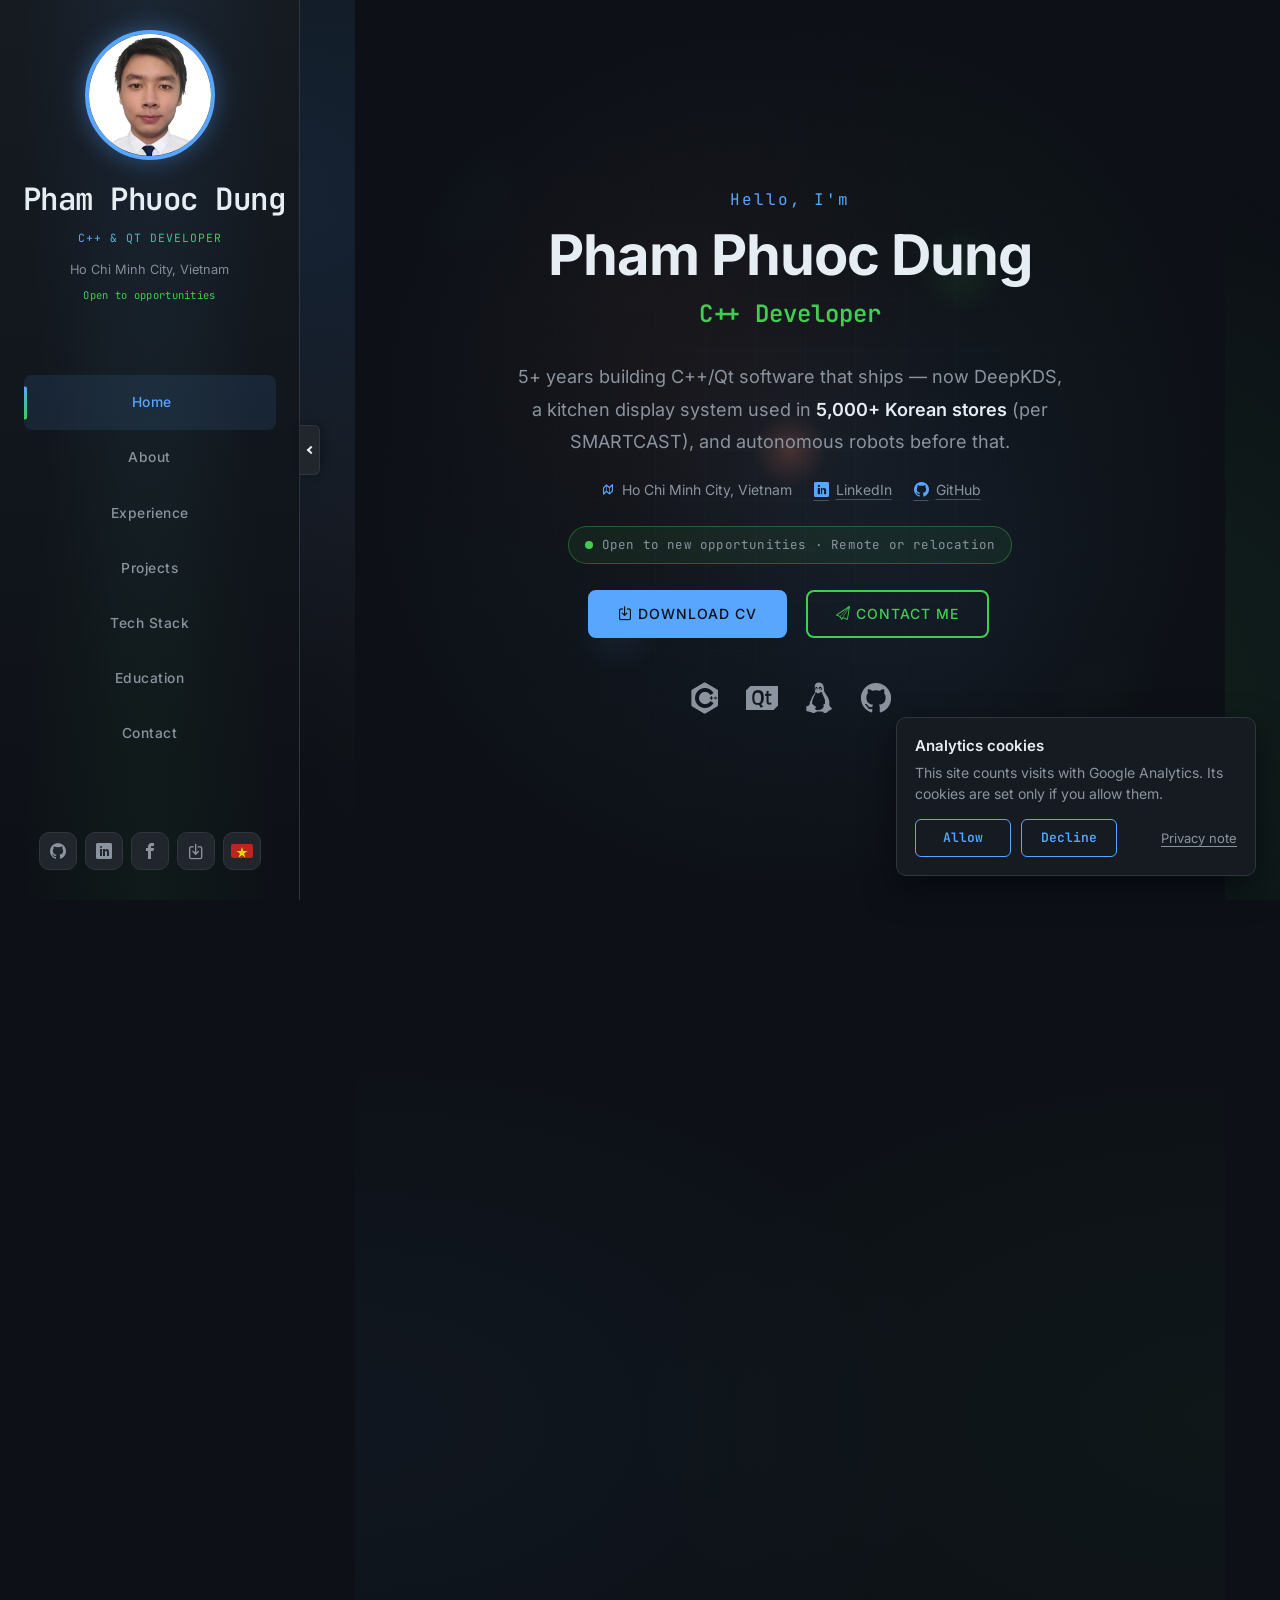
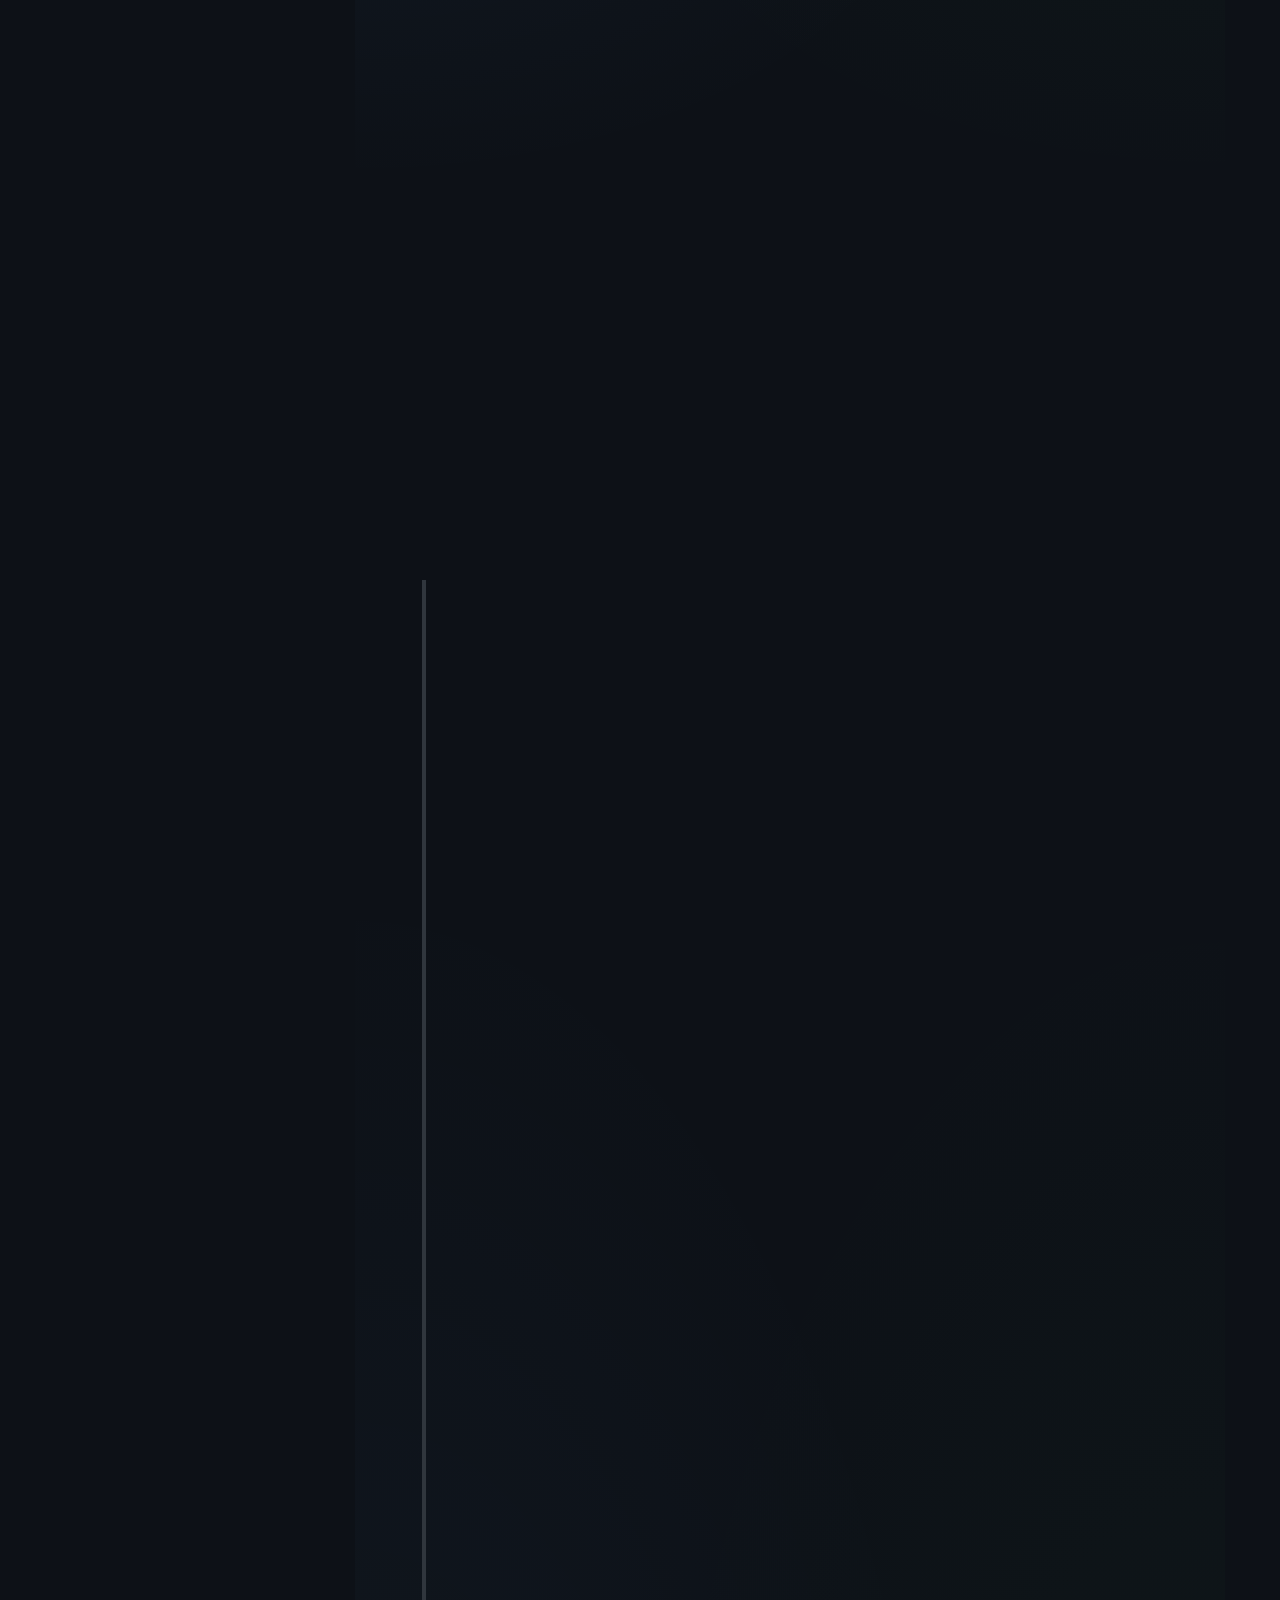
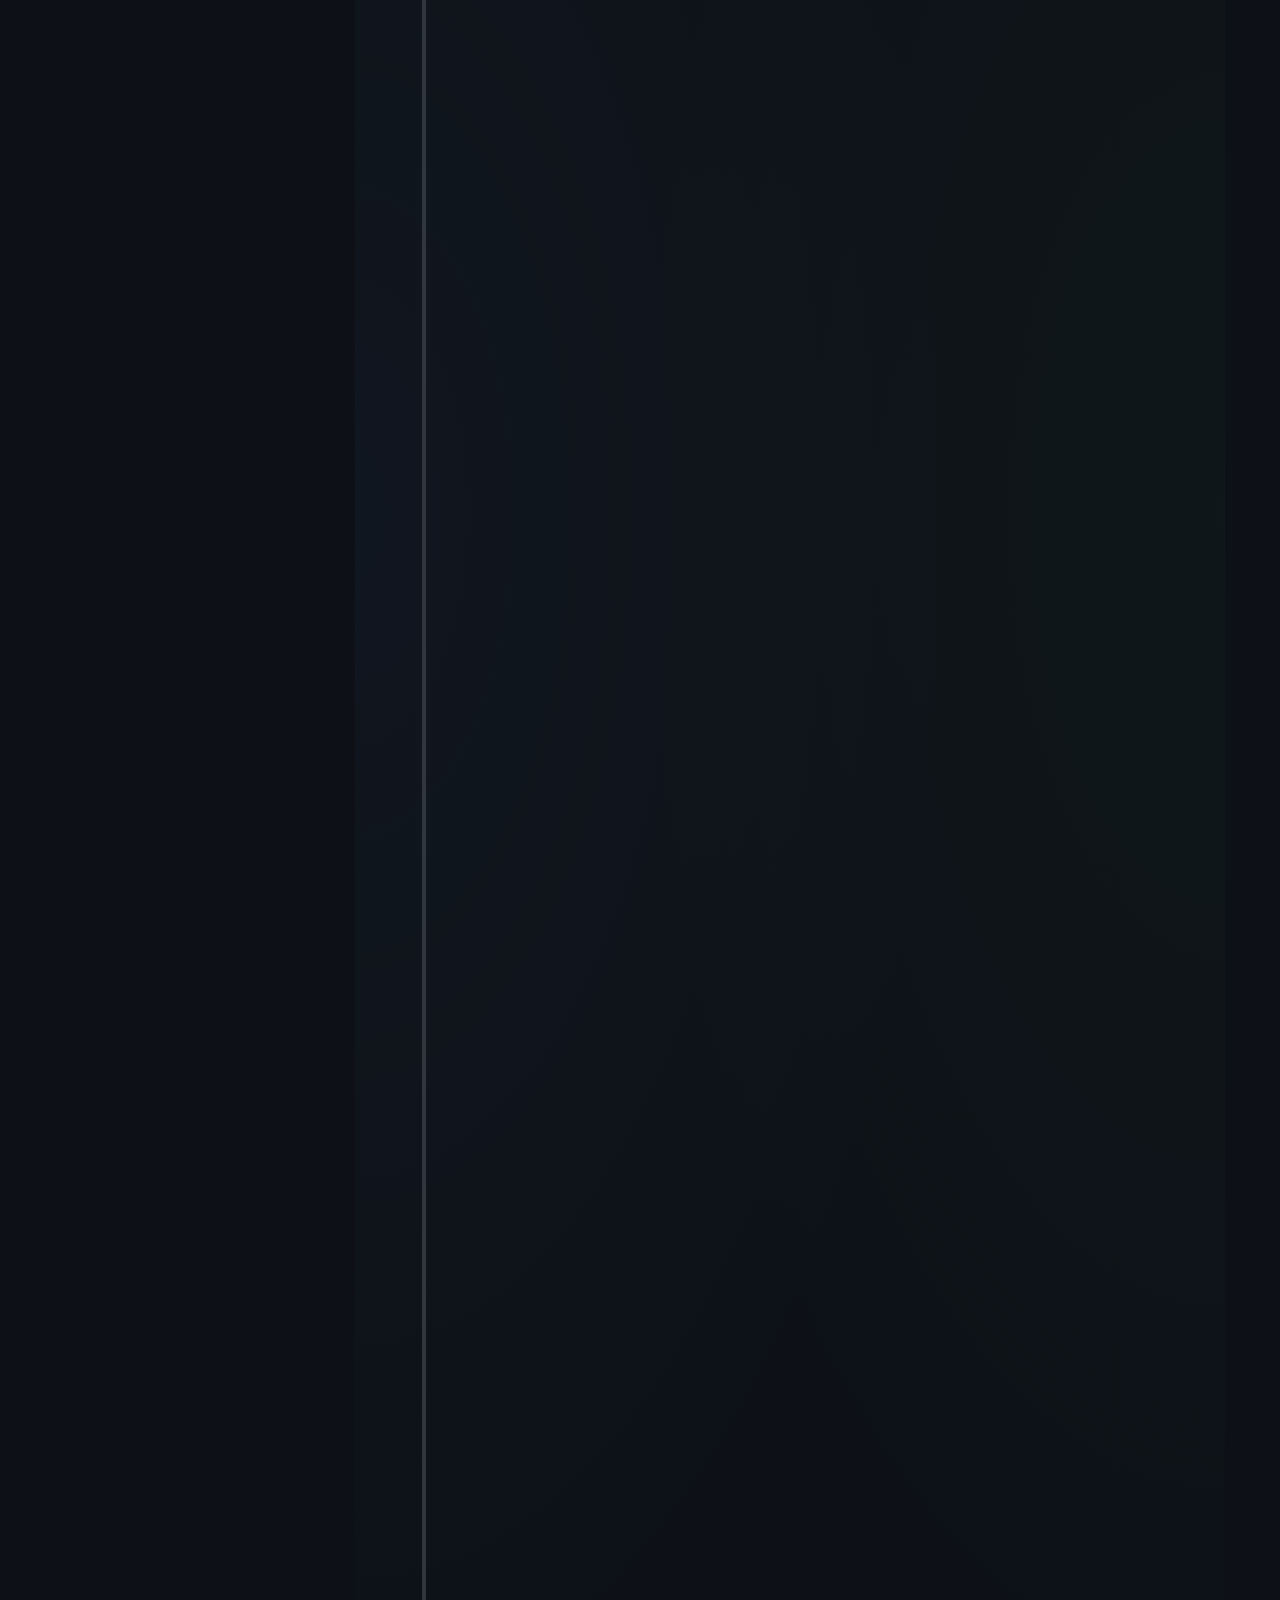
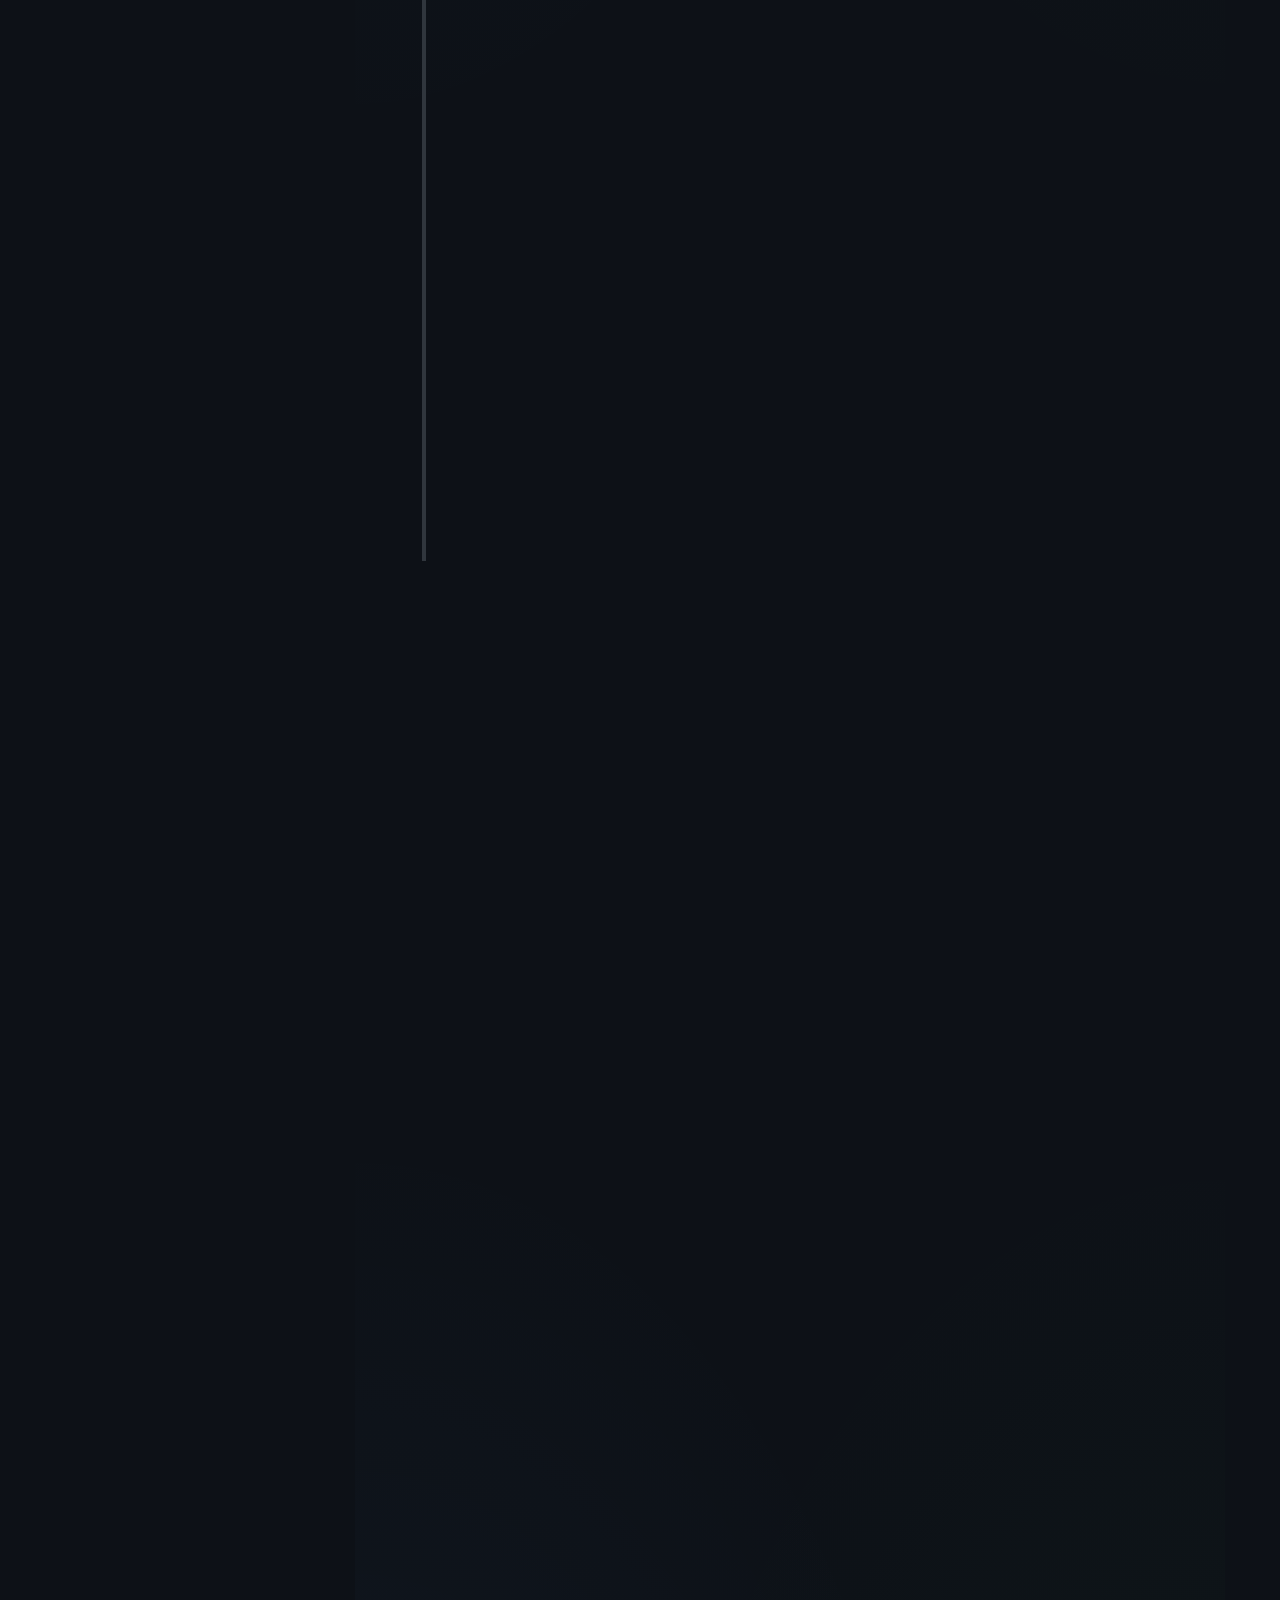
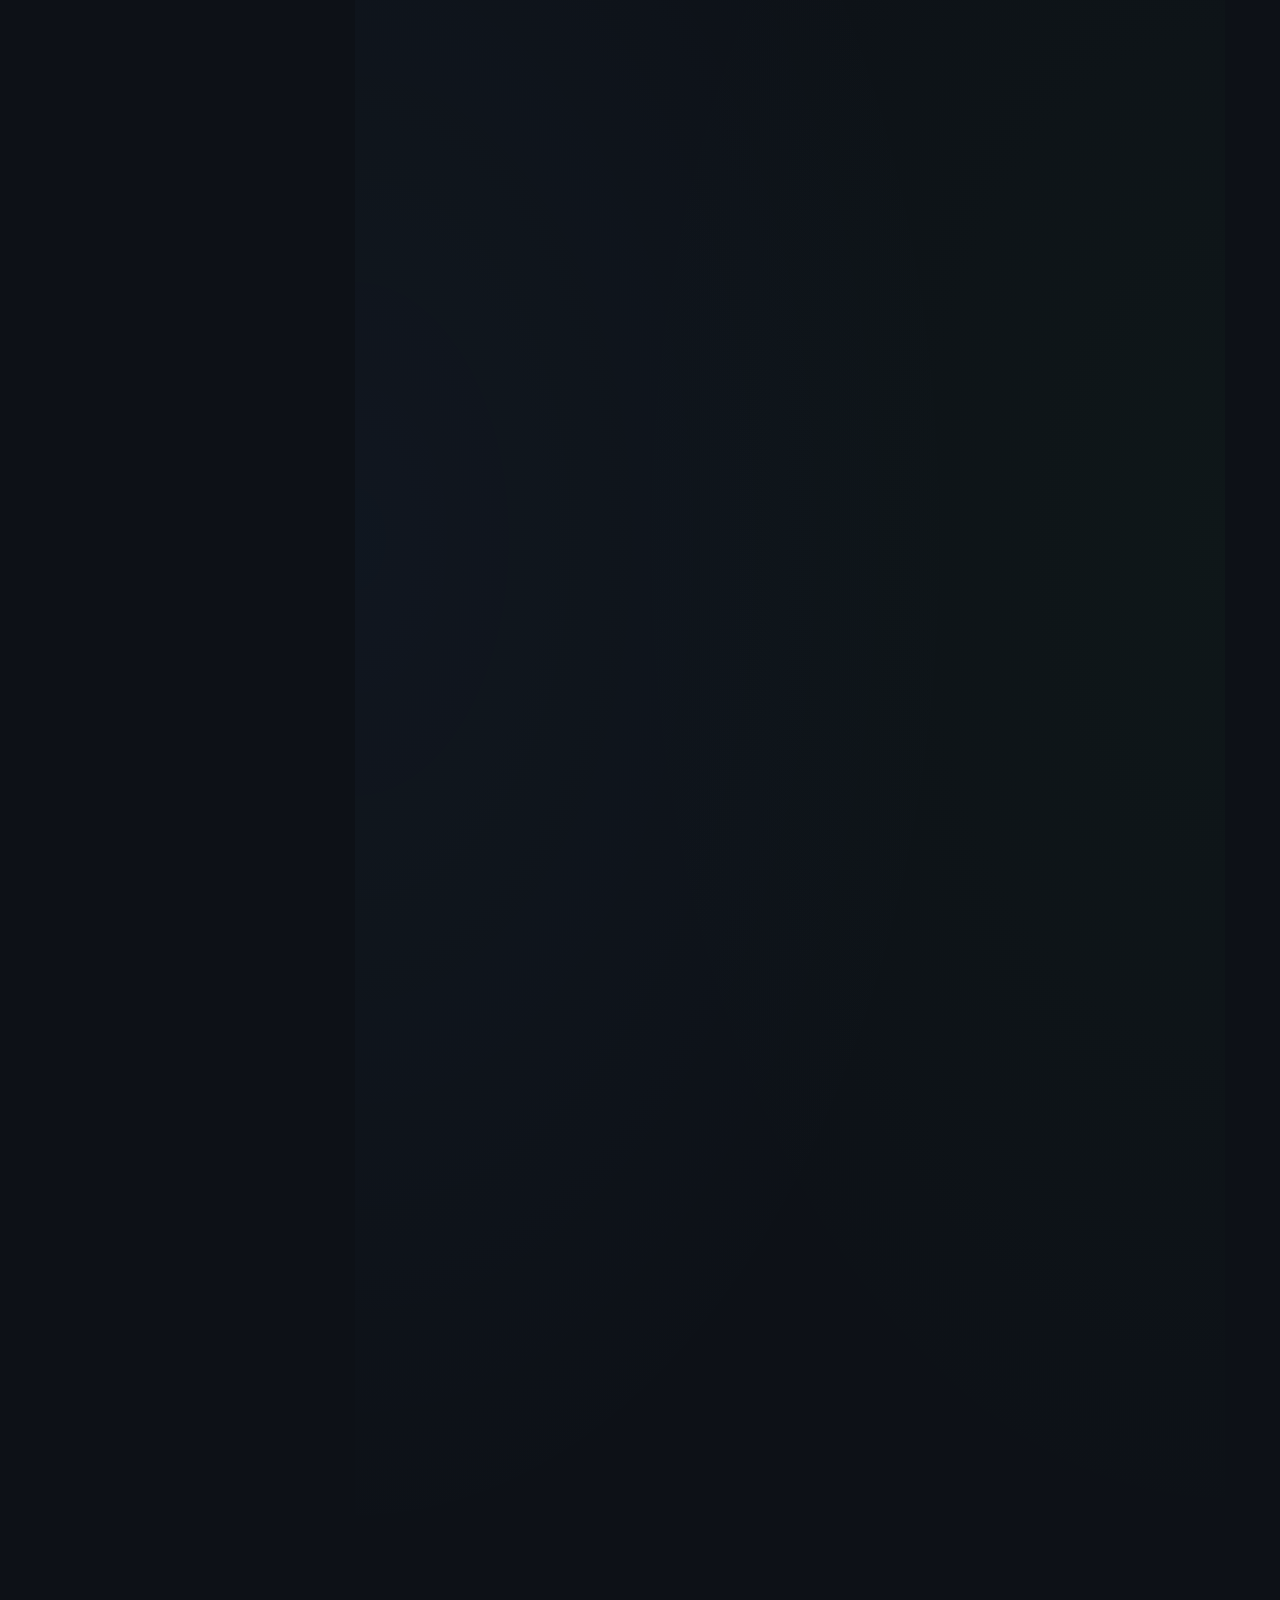
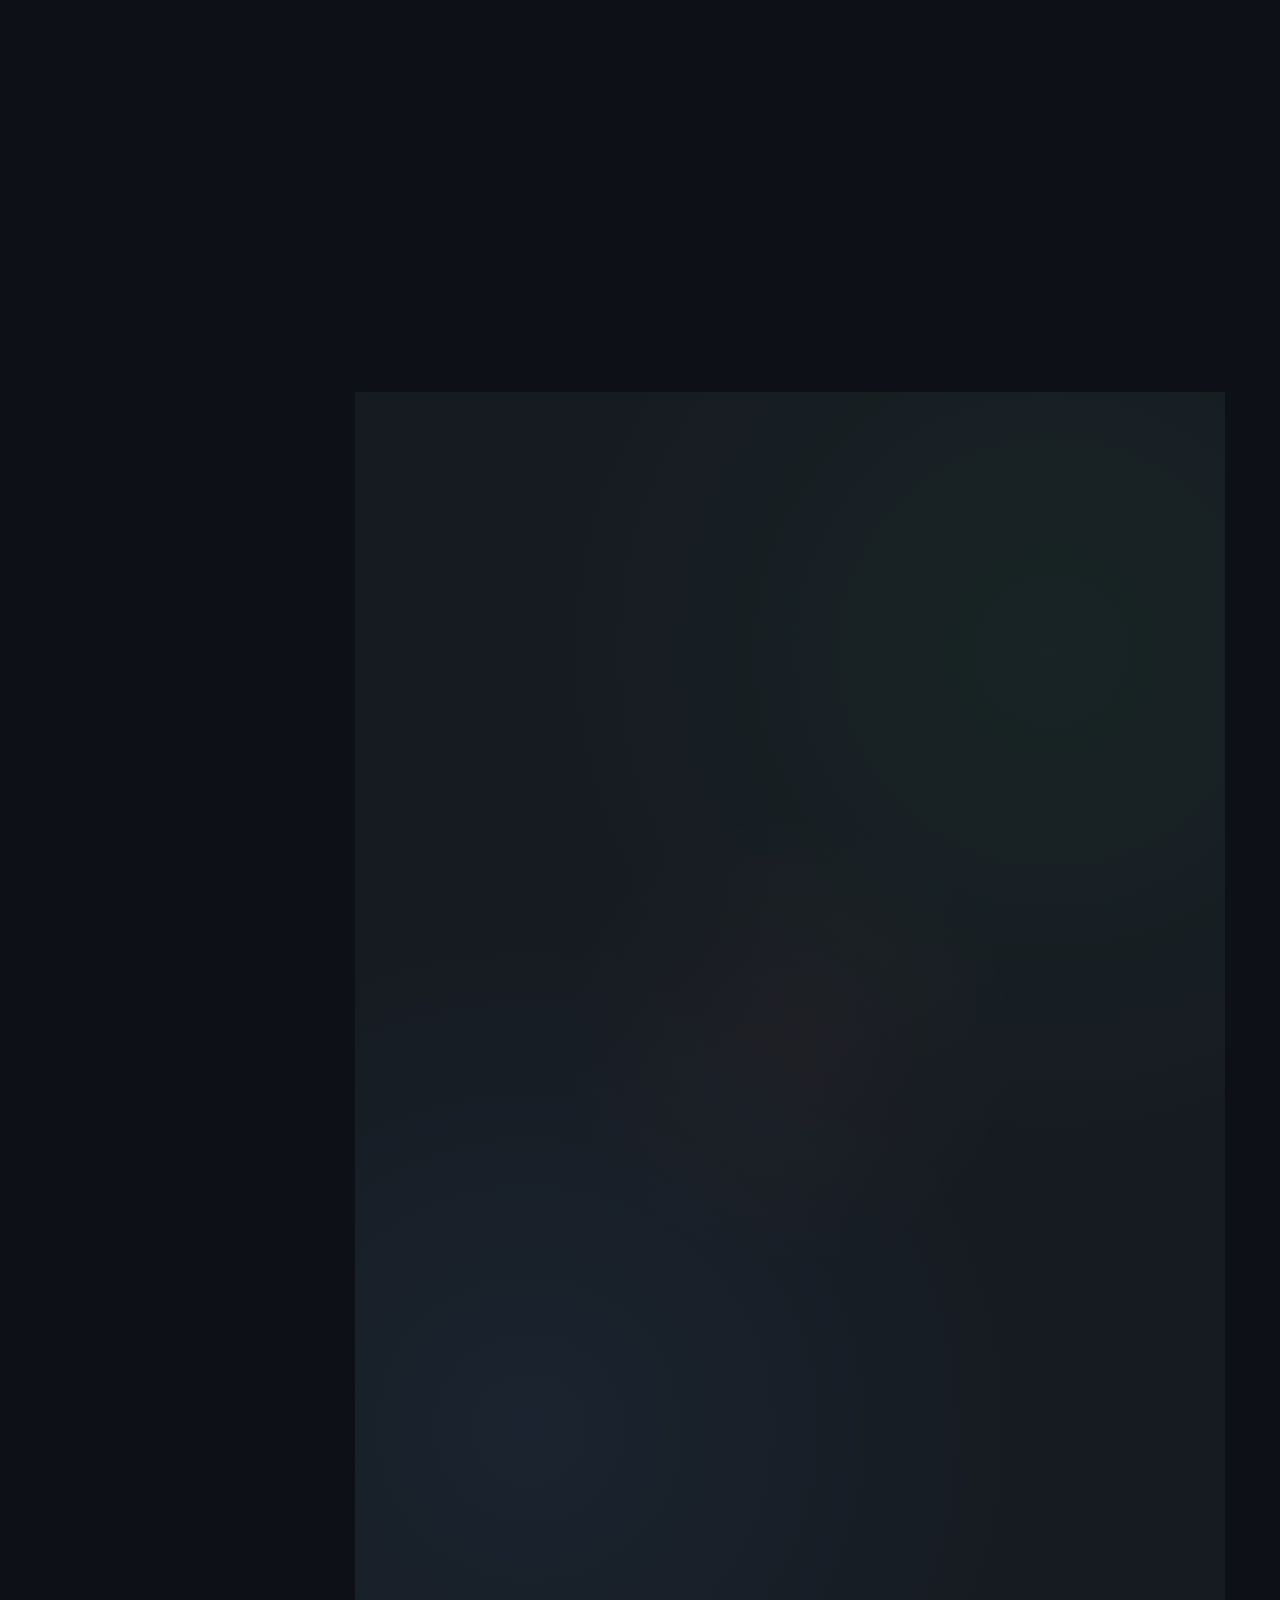
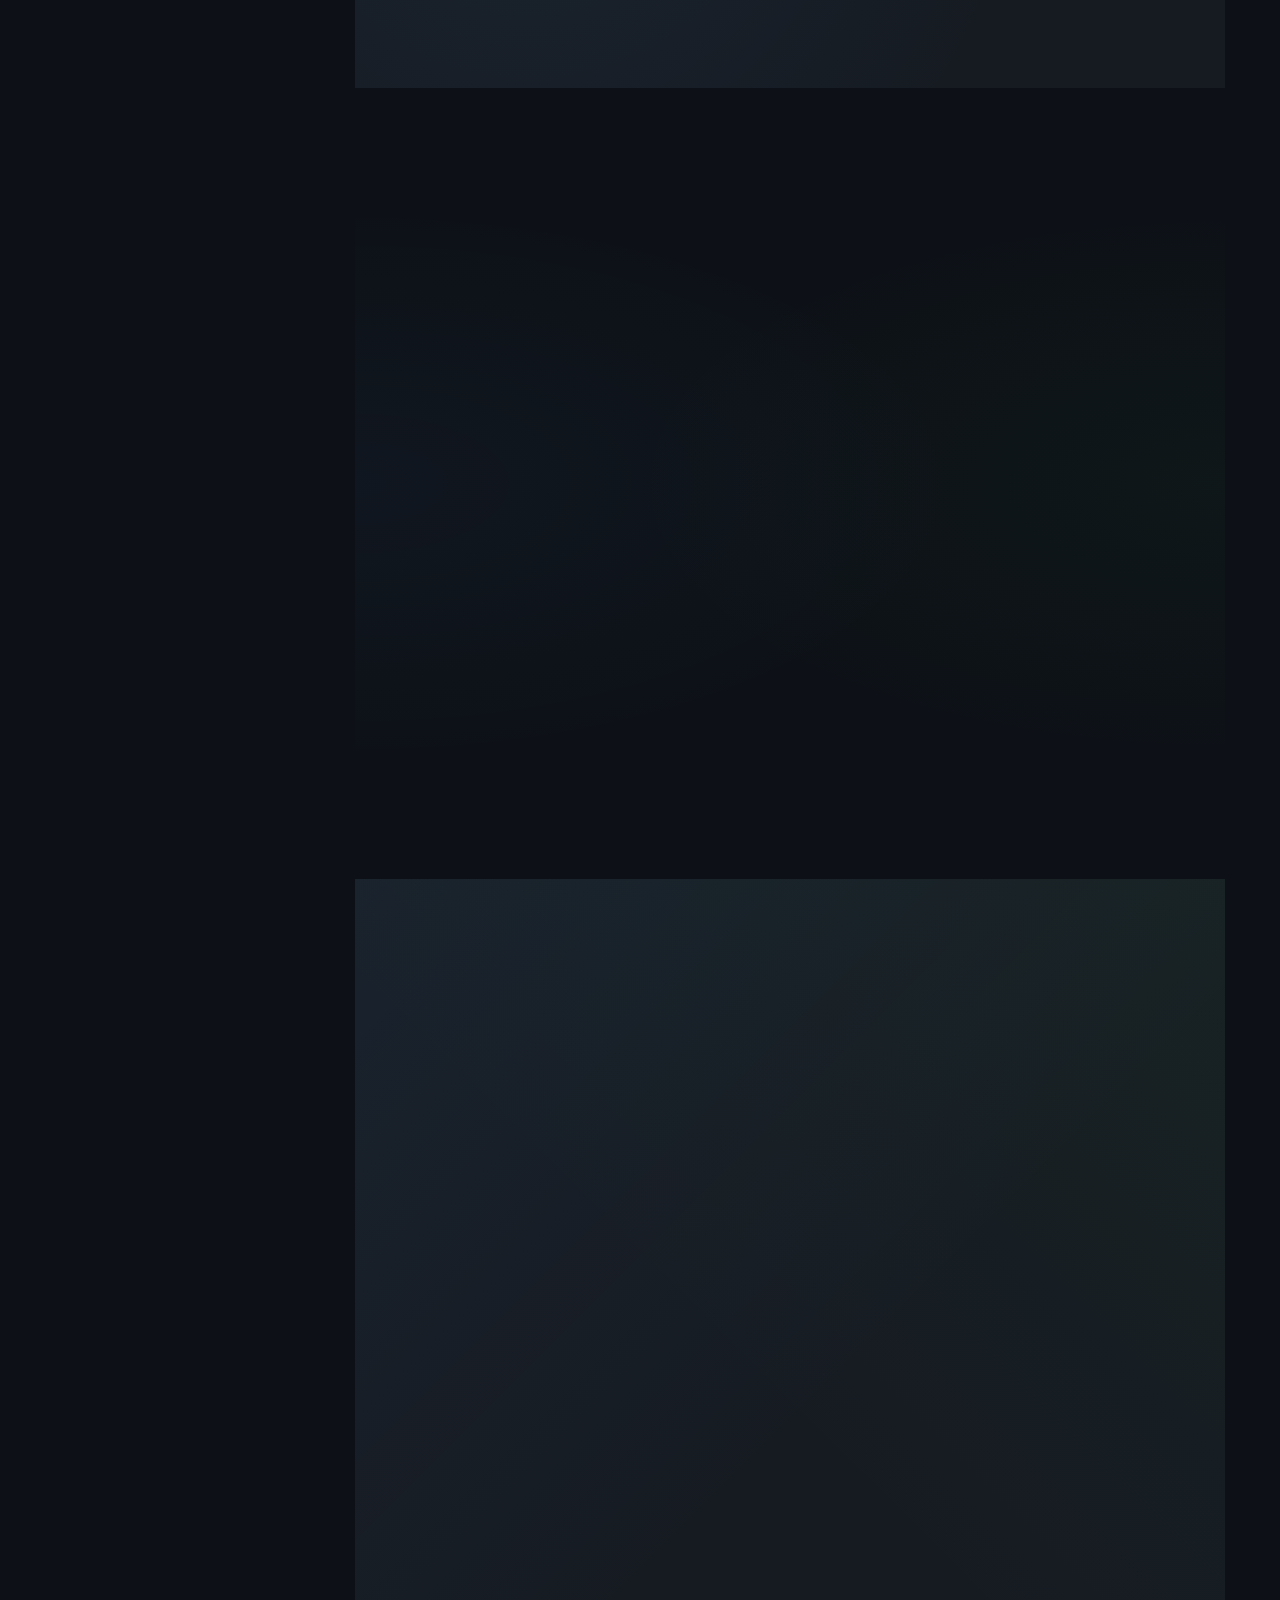
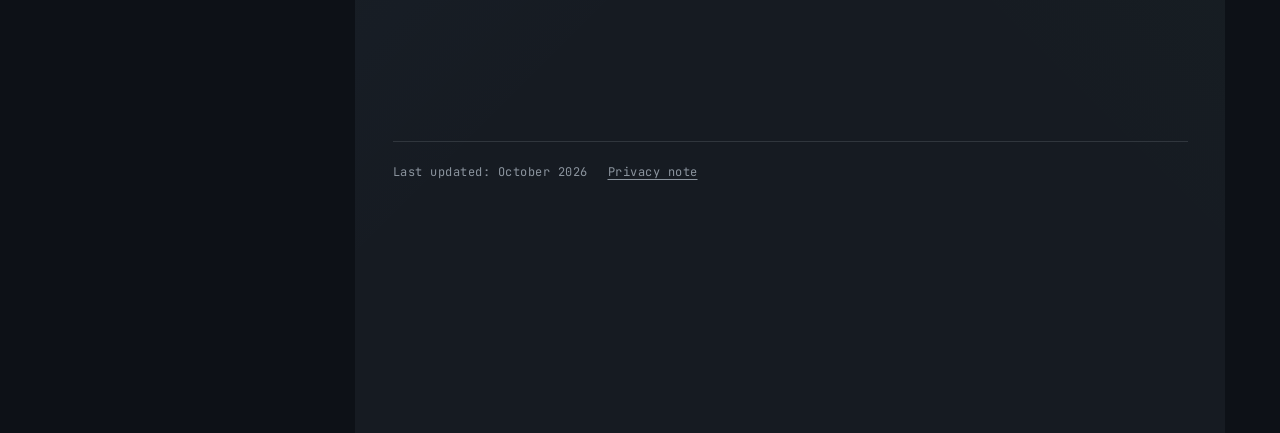
==== commit 9b5f40e2: "Ask before analytics cookies, load GA late, and add a privacy note and CSP Google Analytics set 400-" ====
--- a/index.html
+++ b/index.html
@@ -2,14 +2,18 @@
 <html lang="en">
 	<head>
 	<meta charset="utf-8">
-	<!-- Google tag (gtag.js) -->
-	<script async src="https://www.googletagmanager.com/gtag/js?id=G-0586HR4EGC"></script>
-	<script>
-		window.dataLayer = window.dataLayer || [];
-		function gtag(){dataLayer.push(arguments);}
-		gtag('js', new Date());
-		gtag('config', 'G-0586HR4EGC');
-	</script>
+	<!-- Content Security Policy. GitHub Pages cannot send headers, so this is
+	     a meta tag, which cannot carry frame-ancestors or violation reports.
+	     Scripts run only from this site (js/site.js) and Google Analytics,
+	     which js/site.js loads once the page is idle; styles come only from
+	     this site. Nothing inline runs, so neither needs 'unsafe-inline'
+	     (the JSON-LD blocks below are data, not scripts). The contact form
+	     may post only to its own Formspree form, frames only to YouTube's
+	     privacy-enhanced player, and i.ytimg.com is for video thumbnails.
+	     Anything new the page loads must be added here, on both pages: see
+	     README.md, "Privacy, analytics and the Content Security Policy". -->
+	<meta http-equiv="Content-Security-Policy" content="default-src 'self'; script-src 'self' https://www.googletagmanager.com; style-src 'self'; img-src 'self' https://i.ytimg.com https://*.google-analytics.com https://*.googletagmanager.com; font-src 'self'; connect-src https://formspree.io/f/mdaanwpo https://*.google-analytics.com https://*.analytics.google.com https://*.googletagmanager.com; frame-src https://www.youtube-nocookie.com; form-action https://formspree.io/f/mdaanwpo; base-uri 'none'; object-src 'none'">
+	<meta name="referrer" content="strict-origin-when-cross-origin">
 
 	<meta http-equiv="X-UA-Compatible" content="IE=edge">
 	<title>Pham Phuoc Dung — C++ / Qt Developer, Ho Chi Minh City</title>
@@ -130,7 +134,7 @@
 		"url": "https://ppdung.github.io/",
 		"inLanguage": "en",
 		"dateCreated": "2023-04-17",
-		"dateModified": "2026-10-05",
+		"dateModified": "2026-10-06",
 		"mainEntity": { "@id": "https://ppdung.github.io/#person" },
 		"significantLink": [
 			"https://ppdung.github.io/CV_PhamPhuocDung.pdf",
@@ -157,13 +161,28 @@
 	<link rel="stylesheet" href="css/bootstrap.css">
 	<!-- Theme style  -->
 	<link rel="stylesheet" href="css/style.css">
-	<!-- Every behaviour on the page, shared by both languages. Deferred: it
-	     downloads alongside the CSS and runs once the document is parsed. -->
+	<!-- Every behaviour on the page, shared by both languages, including
+	     Google Analytics: js/site.js sets the consent defaults, then loads
+	     gtag.js once the page is idle or first used. Deferred: it downloads
+	     alongside the CSS and runs once the document is parsed. -->
 	<script defer src="js/site.js"></script>
 
 	</head>
 	<body>
 	<a href="#colorlib-main" class="skip-link">Skip to main content</a>
+	<!-- Analytics consent notice. js/site.js shows it until a choice is made
+	     and remembers the choice in this browser. Without JavaScript it stays
+	     hidden, and Google Analytics never loads either. A div with a region
+	     role rather than a <section>, which the theme pads on phones. -->
+	<div class="consent" id="consent" role="region" aria-labelledby="consent-title" hidden>
+		<p class="consent__title" id="consent-title">Analytics cookies</p>
+		<p class="consent__text">This site counts visits with Google Analytics. Its cookies are set only if you allow them.</p>
+		<div class="consent__actions">
+			<button type="button" class="consent-btn" data-consent="granted">Allow</button>
+			<button type="button" class="consent-btn" data-consent="denied">Decline</button>
+			<a href="#privacy" class="consent__more" aria-haspopup="dialog">Privacy note</a>
+		</div>
+	</div>
 	<div class="read-progress" id="read-progress" role="presentation"></div>
 	<button type="button" class="to-top" id="to-top" aria-label="Back to top" title="Back to top">
 		<i class="icon-arrow-up" aria-hidden="true"></i>
@@ -622,7 +641,7 @@
 						<div class="col-md-6 animate-box" data-animate-effect="fadeInUp">
 							<div class="project-card">
 								<div class="project-video">
-									<iframe id="video-ordereat" src="https://www.youtube.com/embed/MYV4o1dTdbk?si=jKQjP-pE1AQBAaWa" title="OrderEAT tablet ordering system demo" loading="lazy" allowfullscreen></iframe>
+									<iframe id="video-ordereat" src="https://www.youtube-nocookie.com/embed/MYV4o1dTdbk?si=jKQjP-pE1AQBAaWa" title="OrderEAT tablet ordering system demo" loading="lazy" allowfullscreen></iframe>
 								</div>
 								<div class="project-info">
 									<h3>OrderEAT - Tablet Ordering System</h3>
@@ -646,7 +665,7 @@
 						<div class="col-md-6 animate-box" data-animate-effect="fadeInUp">
 							<div class="project-card">
 								<div class="project-video">
-									<iframe id="video-qualcomm" src="https://www.youtube.com/embed/srL3h80J9yY" title="Qualcomm Vietnam Innovation Challenge mobile robot demo" loading="lazy" allowfullscreen></iframe>
+									<iframe id="video-qualcomm" src="https://www.youtube-nocookie.com/embed/srL3h80J9yY" title="Qualcomm Vietnam Innovation Challenge mobile robot demo" loading="lazy" allowfullscreen></iframe>
 								</div>
 								<div class="project-info">
 									<h3>Qualcomm Vietnam Innovation Challenge 2022</h3>
@@ -669,7 +688,7 @@
 						<div class="col-md-6 animate-box" data-animate-effect="fadeInUp">
 							<div class="project-card">
 								<div class="project-video">
-									<iframe id="video-manipulator" src="https://www.youtube.com/embed/6zFjGb3t2Cc" title="Mobile manipulator robot pick-and-place demo" loading="lazy" allowfullscreen></iframe>
+									<iframe id="video-manipulator" src="https://www.youtube-nocookie.com/embed/6zFjGb3t2Cc" title="Mobile manipulator robot pick-and-place demo" loading="lazy" allowfullscreen></iframe>
 								</div>
 								<div class="project-info">
 									<h3>Mobile Manipulator Robot</h3>
@@ -693,7 +712,7 @@
 						<div class="col-md-6 animate-box" data-animate-effect="fadeInUp">
 							<div class="project-card">
 								<div class="project-video">
-									<iframe id="video-scara" src="https://www.youtube.com/embed/NhR2n_e45Ps" title="Teaching-less SCARA robot computer vision demo" loading="lazy" allowfullscreen></iframe>
+									<iframe id="video-scara" src="https://www.youtube-nocookie.com/embed/NhR2n_e45Ps" title="Teaching-less SCARA robot computer vision demo" loading="lazy" allowfullscreen></iframe>
 								</div>
 								<div class="project-info">
 									<h3>Teaching-less SCARA Robot</h3>
@@ -962,8 +981,7 @@
 									<form id="contact-form" action="https://formspree.io/f/mdaanwpo" method="POST">
 										<!-- Honeypot: hidden from people, irresistible to bots. Formspree
 										     silently drops any submission that fills _gotcha in. -->
-										<input type="text" name="_gotcha" tabindex="-1" autocomplete="off" aria-hidden="true"
-										       style="position:absolute;left:-9999px;width:1px;height:1px;opacity:0">
+										<input type="text" name="_gotcha" class="form-honeypot" tabindex="-1" autocomplete="off" aria-hidden="true">
 										<div class="form-group">
 											<label for="contact-name" class="sr-only">Name</label>
 											<input type="text" id="contact-name" name="name" class="form-control" placeholder="Name" autocomplete="name" required>
@@ -983,7 +1001,7 @@
 										<div class="form-group">
 											<button type="submit" class="btn btn-primary btn-send-message" id="submit-btn">
 												<span class="btn-text">Send Message</span>
-												<span class="btn-loading" style="display: none;">
+												<span class="btn-loading">
 													<i class="icon-spinner6" aria-hidden="true"></i> Sending...
 												</span>
 											</button>
@@ -995,7 +1013,7 @@
 							</div>
 						</div>
 					</div>
-					<p class="site-updated">Last updated: <time datetime="2026-10">October 2026</time></p>
+					<p class="site-updated"><span>Last updated: <time datetime="2026-10">October 2026</time></span> <a href="#privacy" class="site-updated__privacy" aria-haspopup="dialog">Privacy note</a></p>
 				</div>
 			</section>
 
@@ -1510,6 +1528,54 @@
 		</div>
 	</div>
 
+	<!-- Privacy note. Opened from the foot of Contact and from the consent
+	     notice; both are links to #privacy, so /#privacy opens it too.
+	     Same classes and behaviour as the project dialogs above, with divs for
+	     its blocks (the theme pads every <section> by 40px on phones). The
+	     "Your choice" line is rewritten by js/site.js (STRINGS). -->
+	<div class="project-modal project-modal--narrow" id="privacy" role="dialog" aria-modal="true" tabindex="-1" aria-labelledby="privacy-title" hidden>
+		<div class="project-modal__backdrop" data-modal-close></div>
+		<div class="project-modal__dialog">
+			<button type="button" class="project-modal__close" data-modal-close aria-label="Close privacy note">&times;</button>
+			<header class="project-modal__header">
+				<h2 id="privacy-title">Privacy note</h2>
+			</header>
+
+			<div class="project-modal__body">
+				<div class="project-modal__section">
+					<h3>Visit statistics</h3>
+					<p>Google Analytics 4 counts visits to this site: the sections viewed and how far the page is scrolled, what is clicked (the CV, project details, videos, contact and outbound links), whether the contact form was sent (not what it said), and each visit&rsquo;s browser, device type and approximate location. Its advertising features are always off.</p>
+					<p>If you allow it, it also sets two cookies, <code>_ga</code> and <code>_ga_0586HR4EGC</code>, which let it recognise a returning browser for up to 13 months after its last visit. Until you choose, it runs without cookies, so one visit cannot be linked to the next. If you decline, Google Analytics is switched off in this browser and its cookies are removed.</p>
+				</div>
+
+				<div class="project-modal__section">
+					<h3>Contact form</h3>
+					<p>A message sent with the contact form (your name, email, subject and message) reaches me through Formspree, a form service based in the United States. To have a message you sent deleted, or to write to me without Formspree, email <a href="mailto:dung.phamphuoc308@gmail.com">dung.phamphuoc308@gmail.com</a>.</p>
+				</div>
+
+				<div class="project-modal__section">
+					<h3>Videos</h3>
+					<p>The project videos are embedded from youtube-nocookie.com, YouTube&rsquo;s privacy-enhanced mode, which sets no YouTube cookies until you play a video. From then on, Google&rsquo;s privacy policy applies.</p>
+				</div>
+
+				<div class="project-modal__section">
+					<h3>Hosting</h3>
+					<p>The site is hosted on GitHub Pages. GitHub logs the IP address of every visitor for security purposes, as <a href="https://docs.github.com/en/pages/getting-started-with-github-pages/about-github-pages#data-collection" target="_blank" rel="noopener">its documentation</a> explains.</p>
+				</div>
+
+				<div class="project-modal__section">
+					<h3>Your choice</h3>
+					<p data-consent-state role="status">You have not chosen yet, so Google Analytics runs without cookies.</p>
+					<div class="consent__actions privacy-choice">
+						<button type="button" class="consent-btn" data-consent="granted" aria-pressed="false">Allow</button>
+						<button type="button" class="consent-btn" data-consent="denied" aria-pressed="false">Decline</button>
+					</div>
+					<p>The choice is kept in this browser only (local storage), as is whether the sidebar is collapsed. You can change it here at any time; this note is linked at the foot of the page.</p>
+				</div>
+			</div>
+		</div>
+	</div>
+
 	</body>
 </html>
 
--- a/css/style.css
+++ b/css/style.css
@@ -1738,9 +1738,14 @@
 }
 
 /* "Last updated" stamp at the foot of Contact. Quiet on purpose: it answers
-   "is this current?" without competing with the form above it. */
+   "is this current?" without competing with the form above it. The privacy
+   note link follows it on the left, clear of the back-to-top button. */
 .site-updated {
   clear: both;
+  display: flex;
+  flex-wrap: wrap;
+  align-items: baseline;
+  gap: 4px 20px;
   margin: 48px 0 0;
   padding-top: 16px;
   border-top: 1px solid var(--border-color);
@@ -2381,8 +2386,10 @@
   cursor: not-allowed;
 }
 
+/* Hidden until js/site.js shows it while the form is sending. It used to be
+   hidden by an inline style, which the Content-Security-Policy now refuses. */
 .btn-loading {
-  display: inline-flex;
+  display: none;
   align-items: center;
   gap: 8px;
 }
@@ -2394,6 +2401,16 @@
 @keyframes spin {
   from { transform: rotate(0deg); }
   to { transform: rotate(360deg); }
+}
+
+/* The contact form's honeypot field (_gotcha): off screen, and already out
+   of the tab order and the accessibility tree in the markup. */
+.form-honeypot {
+  position: absolute;
+  left: -9999px;
+  width: 1px;
+  height: 1px;
+  opacity: 0;
 }
 
 /* Form Status Messages */
@@ -2908,7 +2925,8 @@
   position: fixed;
   z-index: 9997;
   right: 26px;
-  bottom: 26px;
+  /* --consent-space: the consent notice's height while it is up (js/site.js) */
+  bottom: calc(26px + var(--consent-space, 0px));
   display: flex;
   align-items: center;
   justify-content: center;
@@ -2945,7 +2963,7 @@
 @media screen and (max-width: 768px) {
   .to-top {
     right: 16px;
-    bottom: 16px;
+    bottom: calc(16px + var(--consent-space, 0px));
     width: 40px;
     height: 40px;
   }
@@ -3015,7 +3033,9 @@
   .project-video,
   .bullets-toggle,
   .colorlib-contact .contact-cv,
-  #colorlib-aside .colorlib-footer a[download] {
+  #colorlib-aside .colorlib-footer a[download],
+  .consent,
+  .site-updated__privacy {
     display: none !important;
   }
 
@@ -3521,6 +3541,171 @@
   .project-modal,
   .project-details-btn {
     display: none !important;
+  }
+}
+
+/* ==========================================================================
+   Analytics consent notice and privacy note
+
+   The notice is a small card in the bottom corner, never a wall: the page
+   behind it stays usable. js/site.js shows it until Allow or Decline is
+   picked, and lifts the back-to-top button above it (--consent-space).
+   Allow and Decline look the same on purpose, so neither is the easy way
+   out. The card sits under the dialogs (10000) and the reading aids, and
+   hides while the off-canvas menu is open instead of peeking out beside it.
+   ========================================================================== */
+
+.consent {
+  position: fixed;
+  right: 24px;
+  bottom: 24px;
+  z-index: 9996;
+  width: 360px;
+  max-width: calc(100vw - 48px);
+  padding: 16px 18px 18px;
+  border: 1px solid var(--border-color);
+  border-radius: 10px;
+  background: var(--bg-secondary);
+  box-shadow: 0 12px 32px rgba(1, 4, 9, 0.55);
+  color: var(--text-secondary);
+  font-size: 14px;
+  line-height: 1.55;
+  animation: consentIn 0.25s ease-out;
+}
+
+.consent[hidden],
+body.offcanvas .consent {
+  display: none;
+}
+
+/* Room at the end of the page while the notice is up, so the last lines
+   (the "Privacy note" link among them) can scroll clear of it. Inside
+   Contact, so its background runs on to the bottom. */
+.colorlib-contact::after {
+  content: "";
+  display: block;
+  height: var(--consent-space, 0px);
+}
+
+@keyframes consentIn {
+  from { opacity: 0; transform: translateY(12px); }
+  to   { opacity: 1; transform: none; }
+}
+
+.consent__title {
+  margin: 0 0 4px;
+  color: var(--text-primary);
+  font-size: 15px;
+  font-weight: 600;
+}
+
+.consent__text {
+  margin: 0 0 14px;
+}
+
+.consent__actions {
+  display: flex;
+  flex-wrap: wrap;
+  align-items: center;
+  gap: 10px;
+}
+
+.consent-btn {
+  min-width: 96px;
+  min-height: 38px;
+  padding: 6px 16px;
+  border: 1px solid var(--accent-primary);
+  border-radius: 6px;
+  background: transparent;
+  color: var(--accent-primary);
+  font-family: 'JetBrains Mono', 'JetBrains Mono Fallback', monospace;
+  font-size: 13px;
+  font-weight: 600;
+  line-height: 1.2;
+  cursor: pointer;
+  transition: background 0.2s ease, color 0.2s ease;
+}
+
+.consent-btn[aria-pressed="true"] {
+  background: var(--accent-primary);
+  color: var(--bg-primary);
+}
+
+.consent__more {
+  margin-left: auto;
+  padding: 4px 0;
+  color: var(--text-secondary);
+  font-size: 13px;
+  text-decoration: underline;
+  text-underline-offset: 3px;
+}
+
+@media (hover: hover) {
+  .consent-btn:hover {
+    background: var(--accent-primary);
+    color: var(--bg-primary);
+  }
+
+  .consent__more:hover {
+    color: var(--accent-primary);
+  }
+}
+
+@media (max-width: 480px) {
+  .consent {
+    right: 12px;
+    bottom: 12px;
+    left: 12px;
+    width: auto;
+    max-width: none;
+    padding: 14px 16px 16px;
+  }
+
+  .consent-btn {
+    min-height: 44px;
+  }
+}
+
+@media (prefers-reduced-motion: reduce) {
+  .consent {
+    animation: none;
+  }
+}
+
+/* The privacy note: a project dialog, narrower, with room between its
+   paragraphs (the project dialogs have one paragraph per section). */
+.project-modal--narrow .project-modal__dialog {
+  max-width: 640px;
+}
+
+.project-modal--narrow .project-modal__section > p + p {
+  margin-top: 12px;
+}
+
+.privacy-choice {
+  margin: 14px 0 16px;
+}
+
+/* Its link at the foot of Contact, next to "Last updated". */
+.site-updated__privacy {
+  display: inline-block;
+  padding: 4px 0;
+  color: var(--text-secondary);
+  text-decoration: underline;
+  text-underline-offset: 3px;
+}
+
+@media (hover: hover) {
+  .site-updated__privacy:hover {
+    color: var(--accent-primary);
+  }
+}
+
+/* On a phone the link gets a line of its own: at the end of the stamp it
+   ran under the back-to-top button at the foot of the page. */
+@media (max-width: 480px) {
+  .site-updated > span {
+    flex-basis: 100%;
   }
 }
 
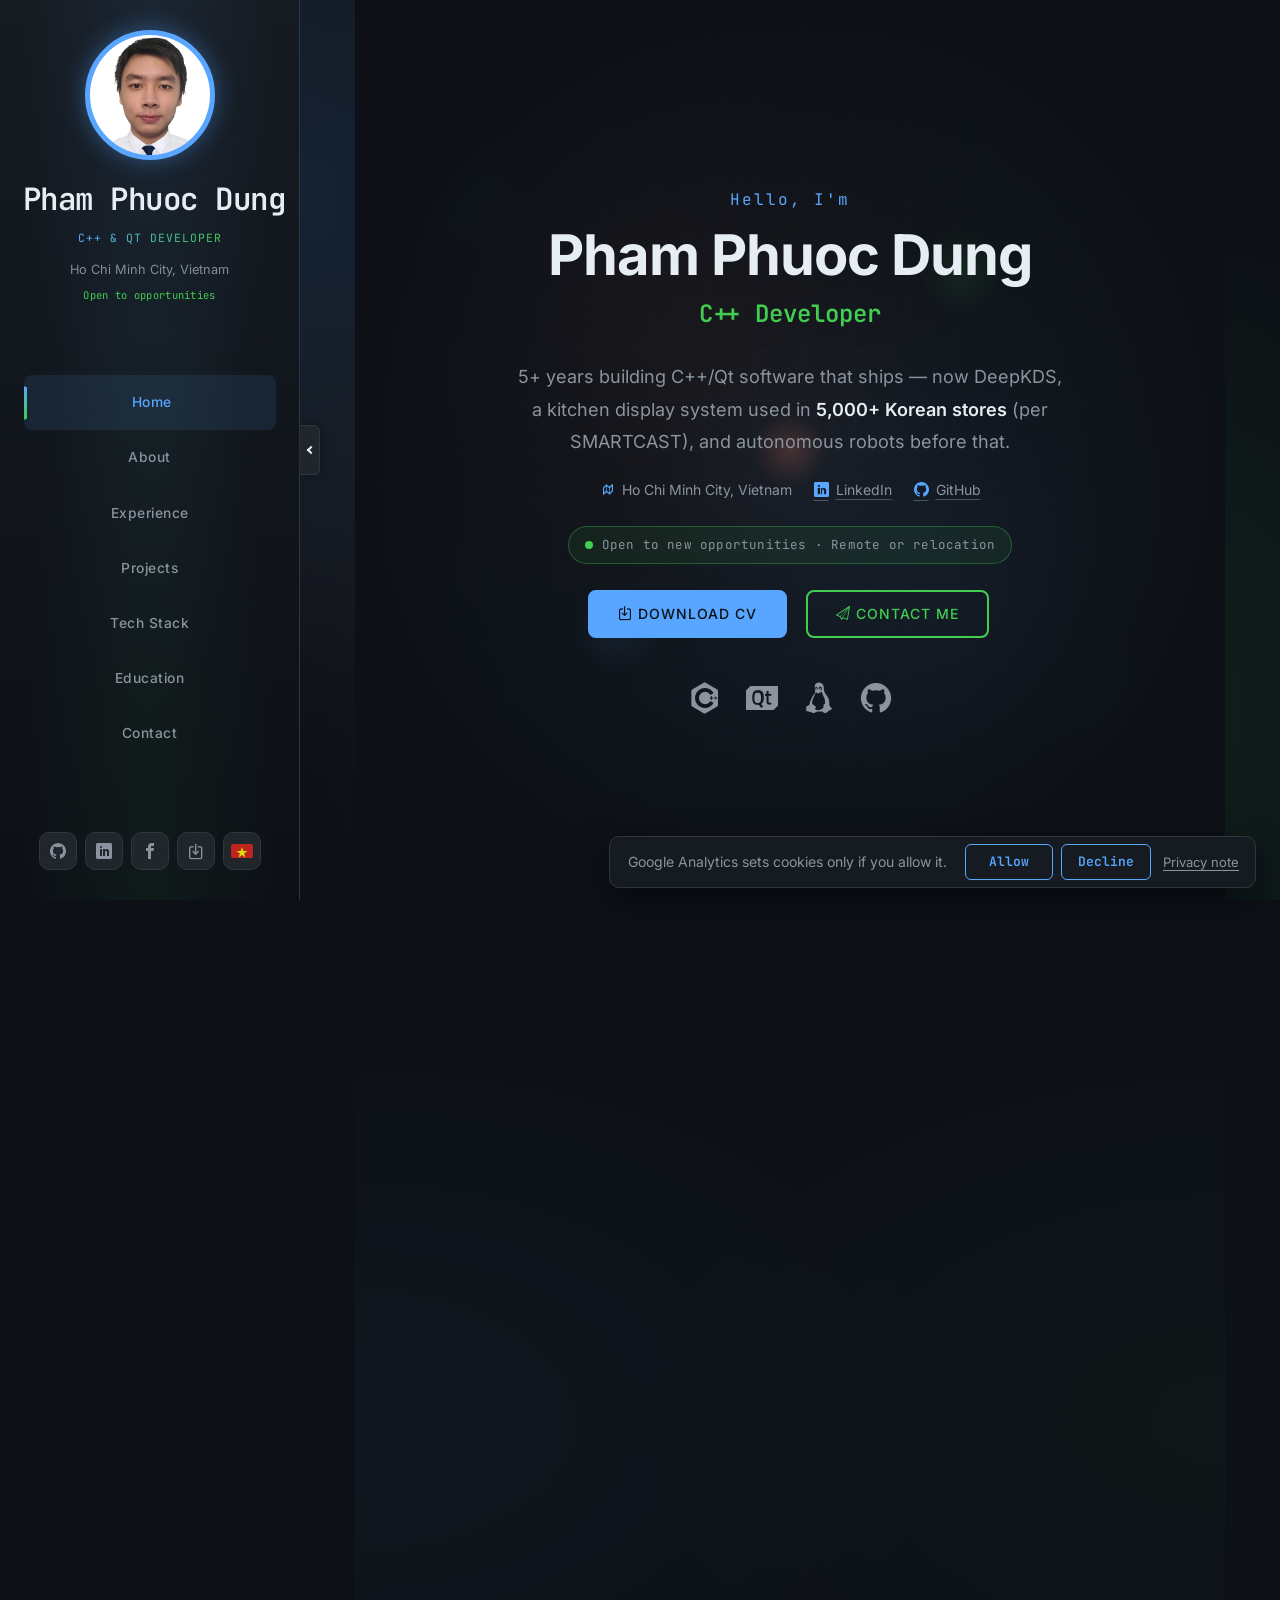
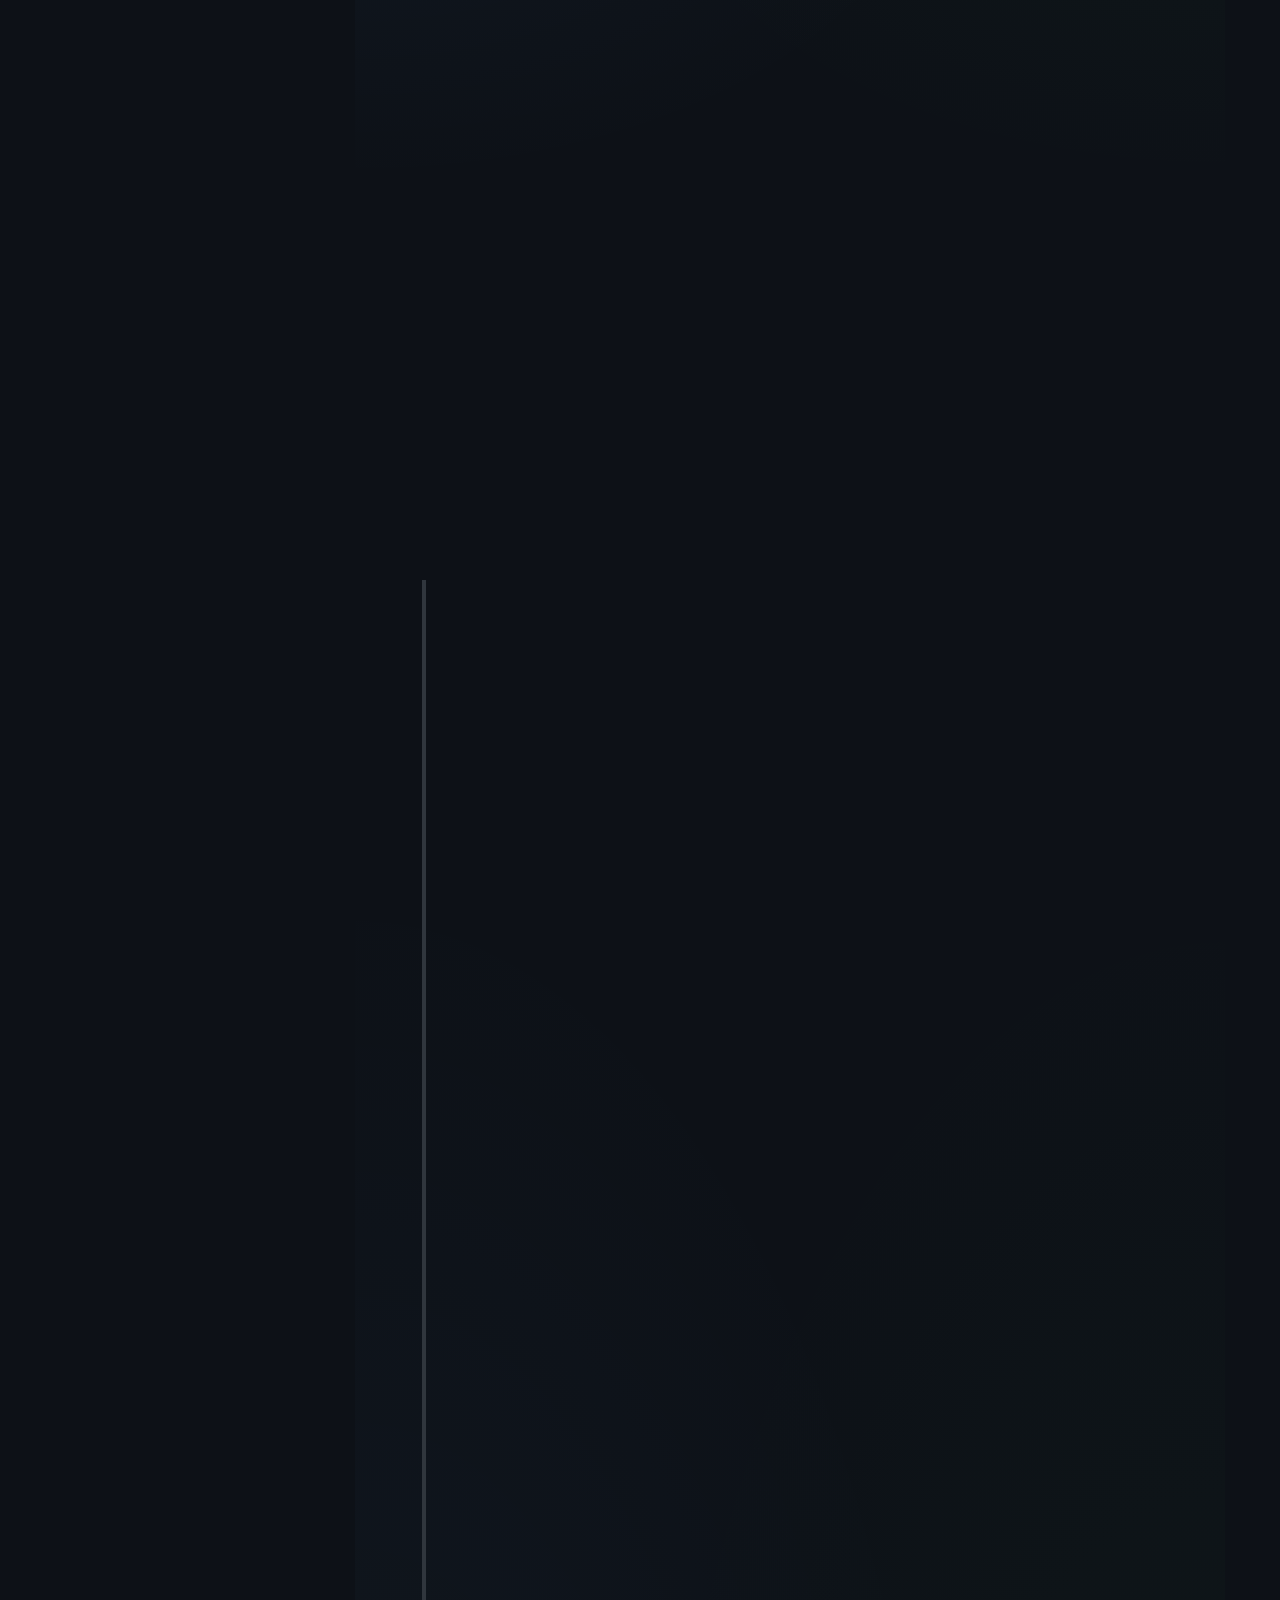
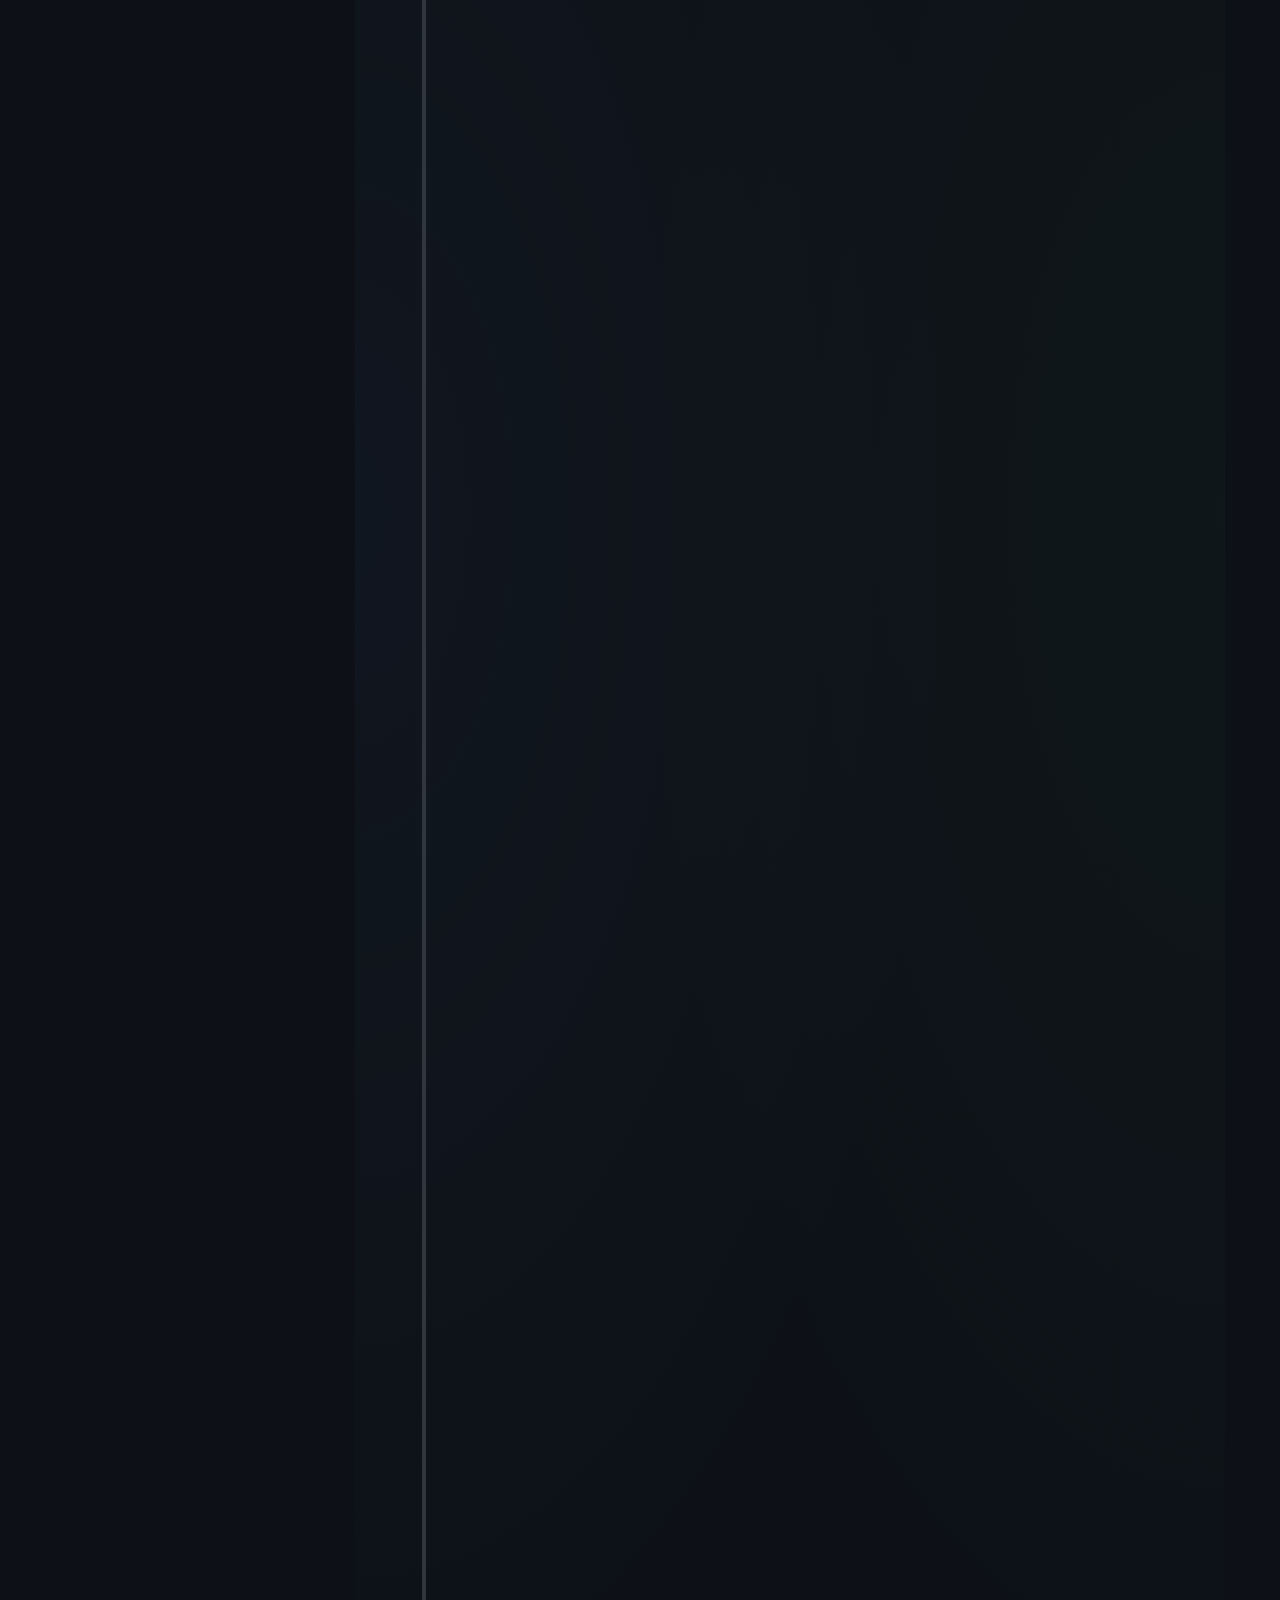
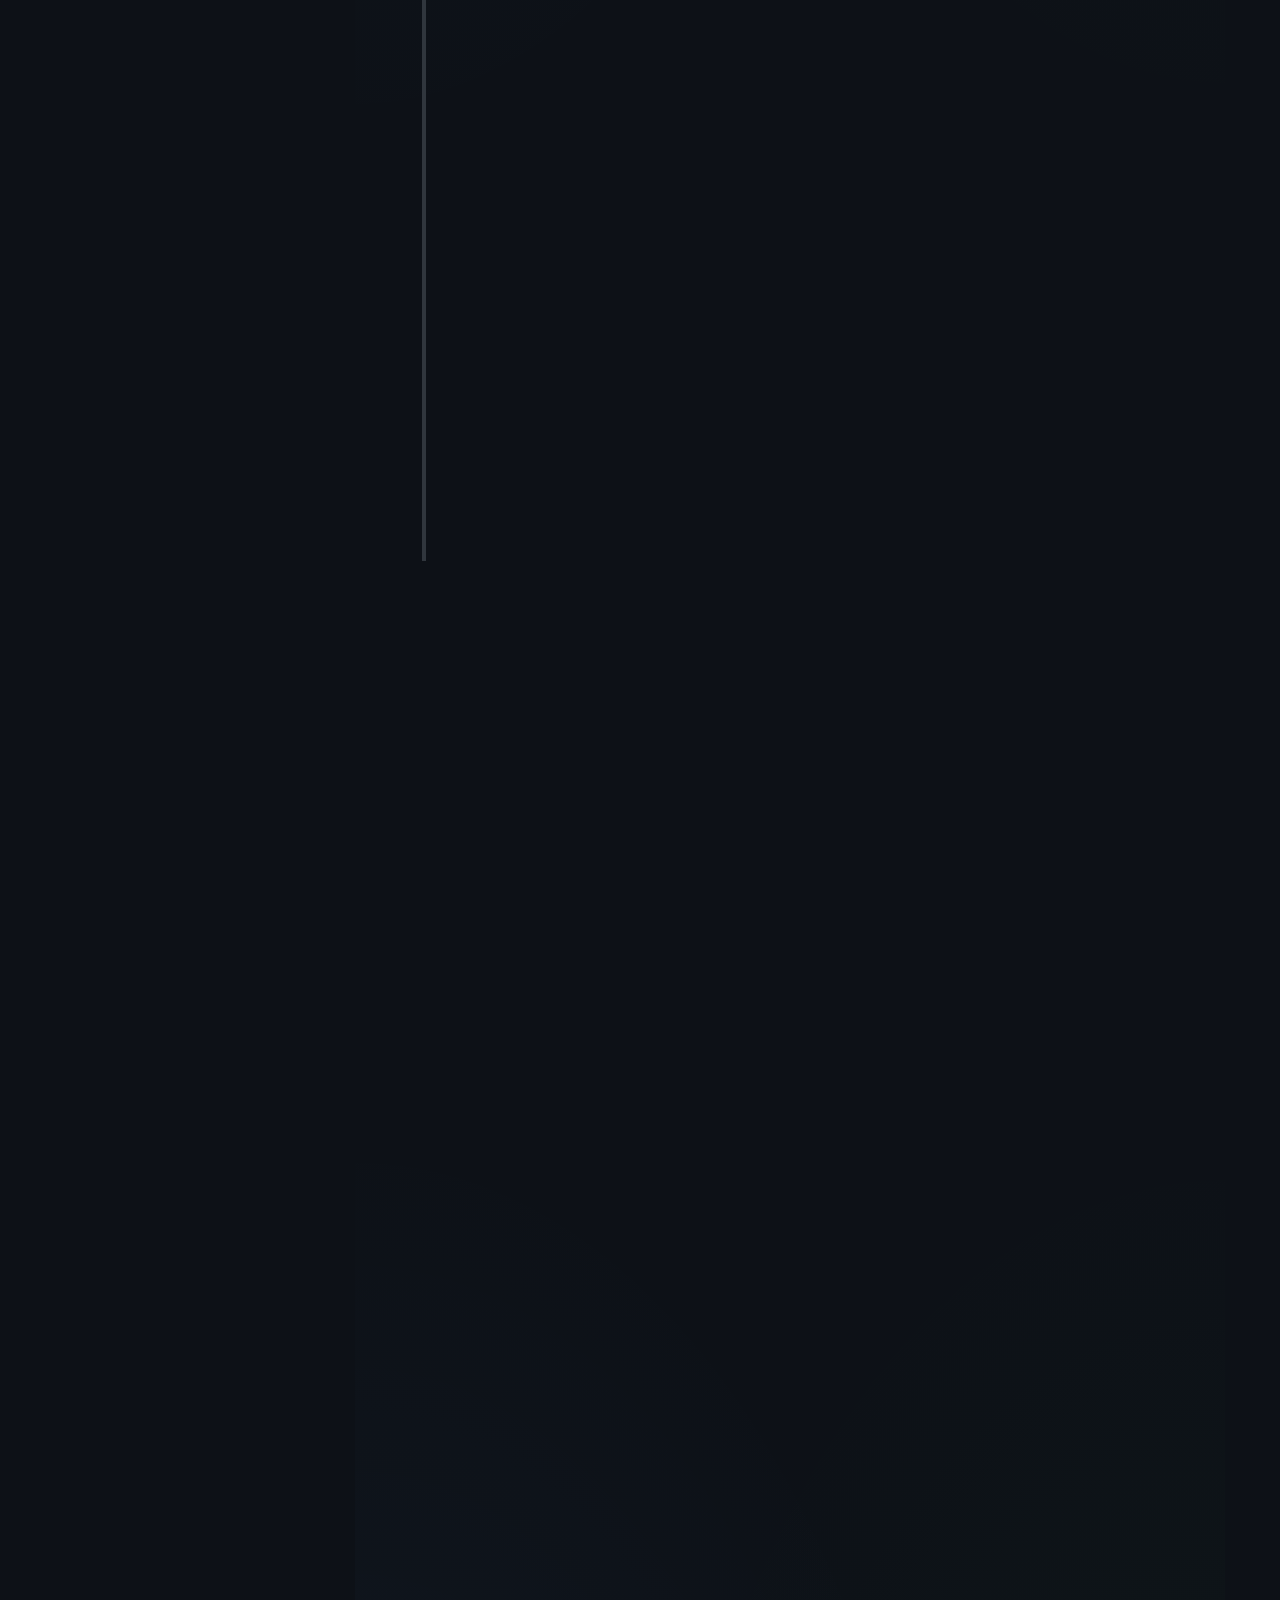
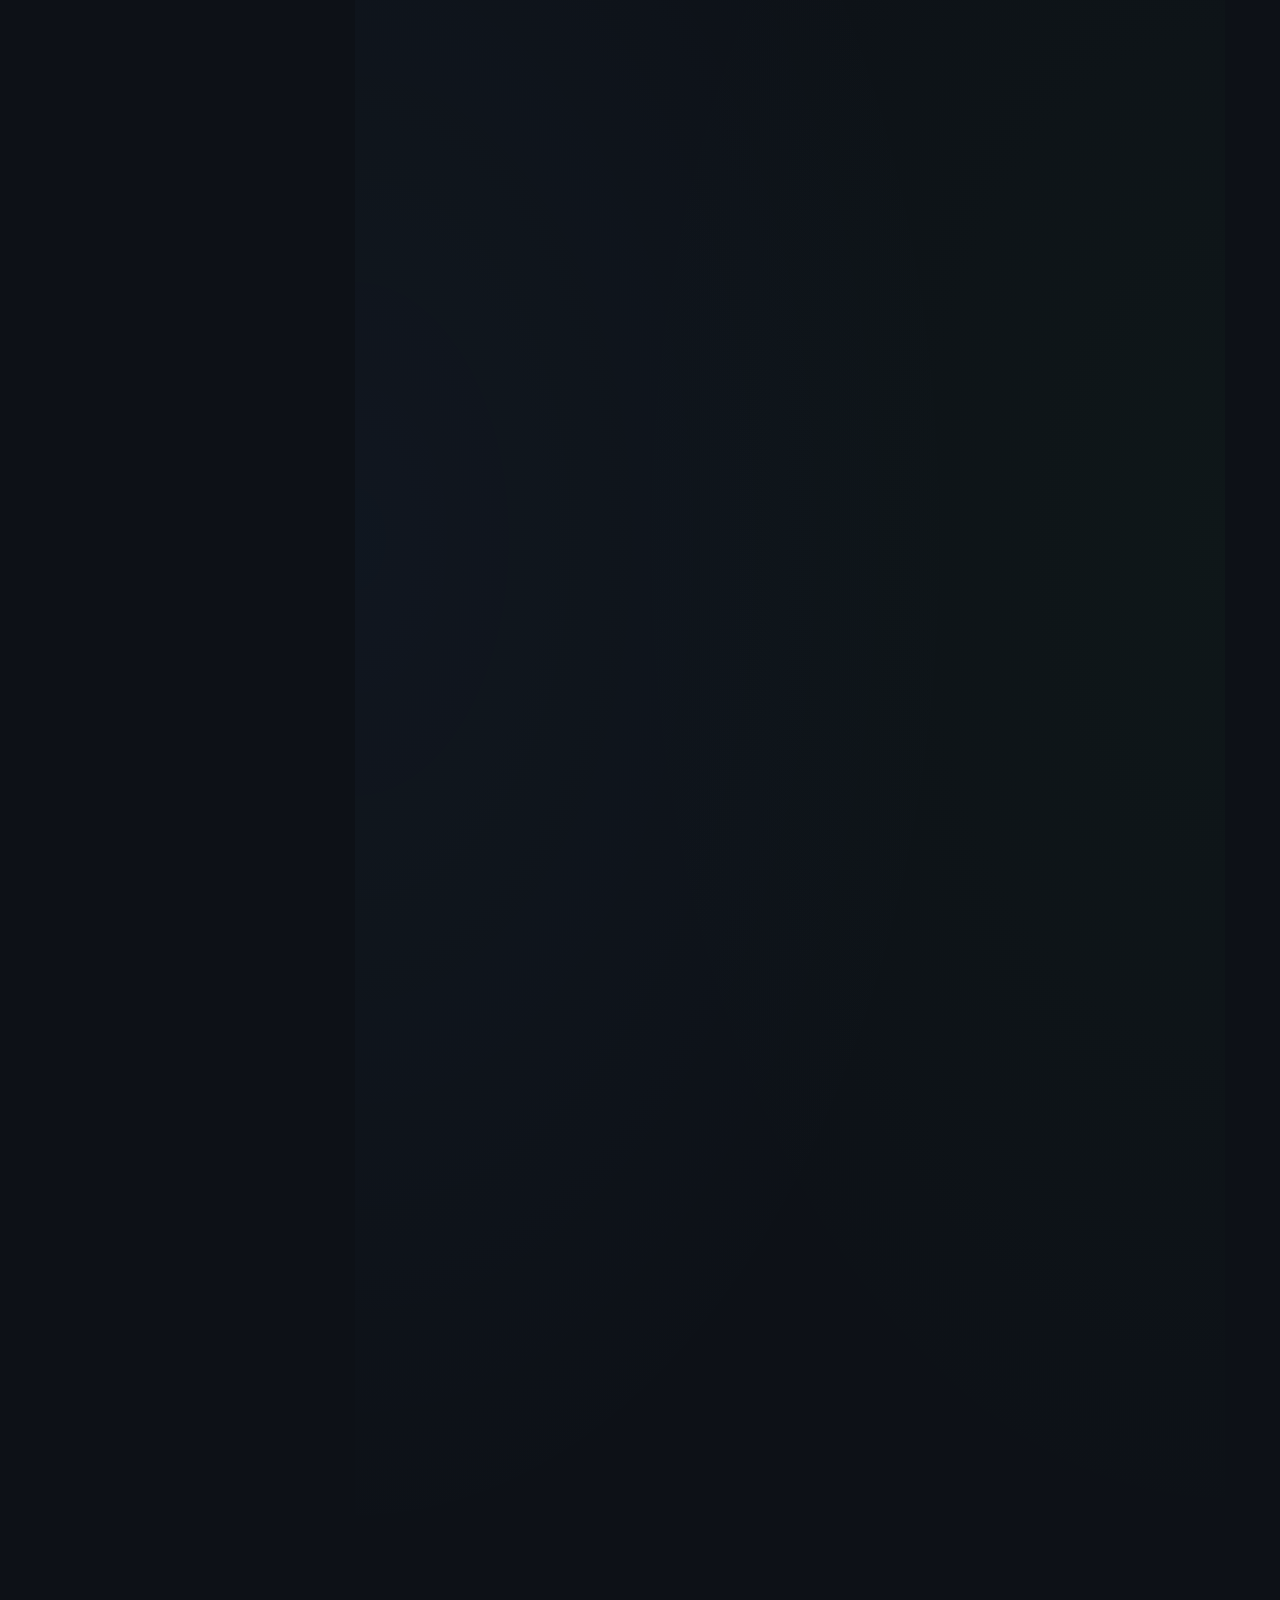
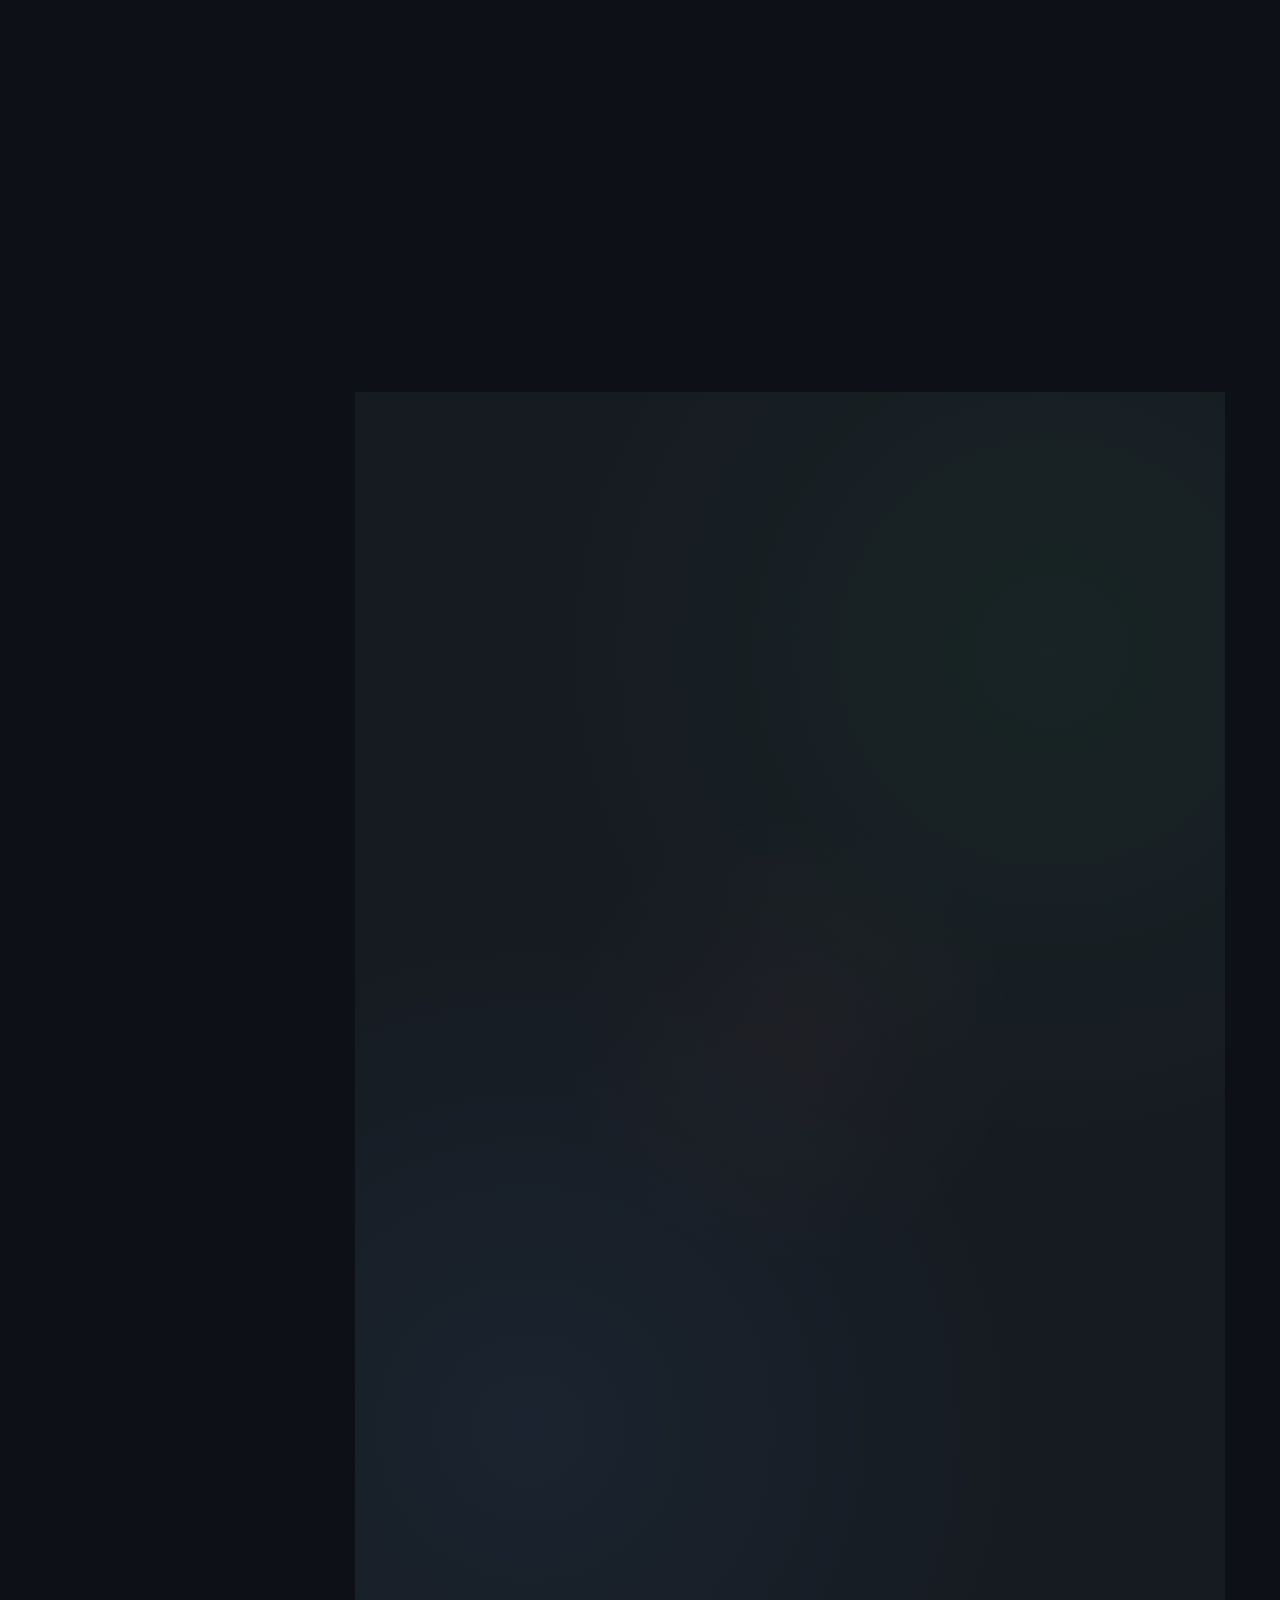
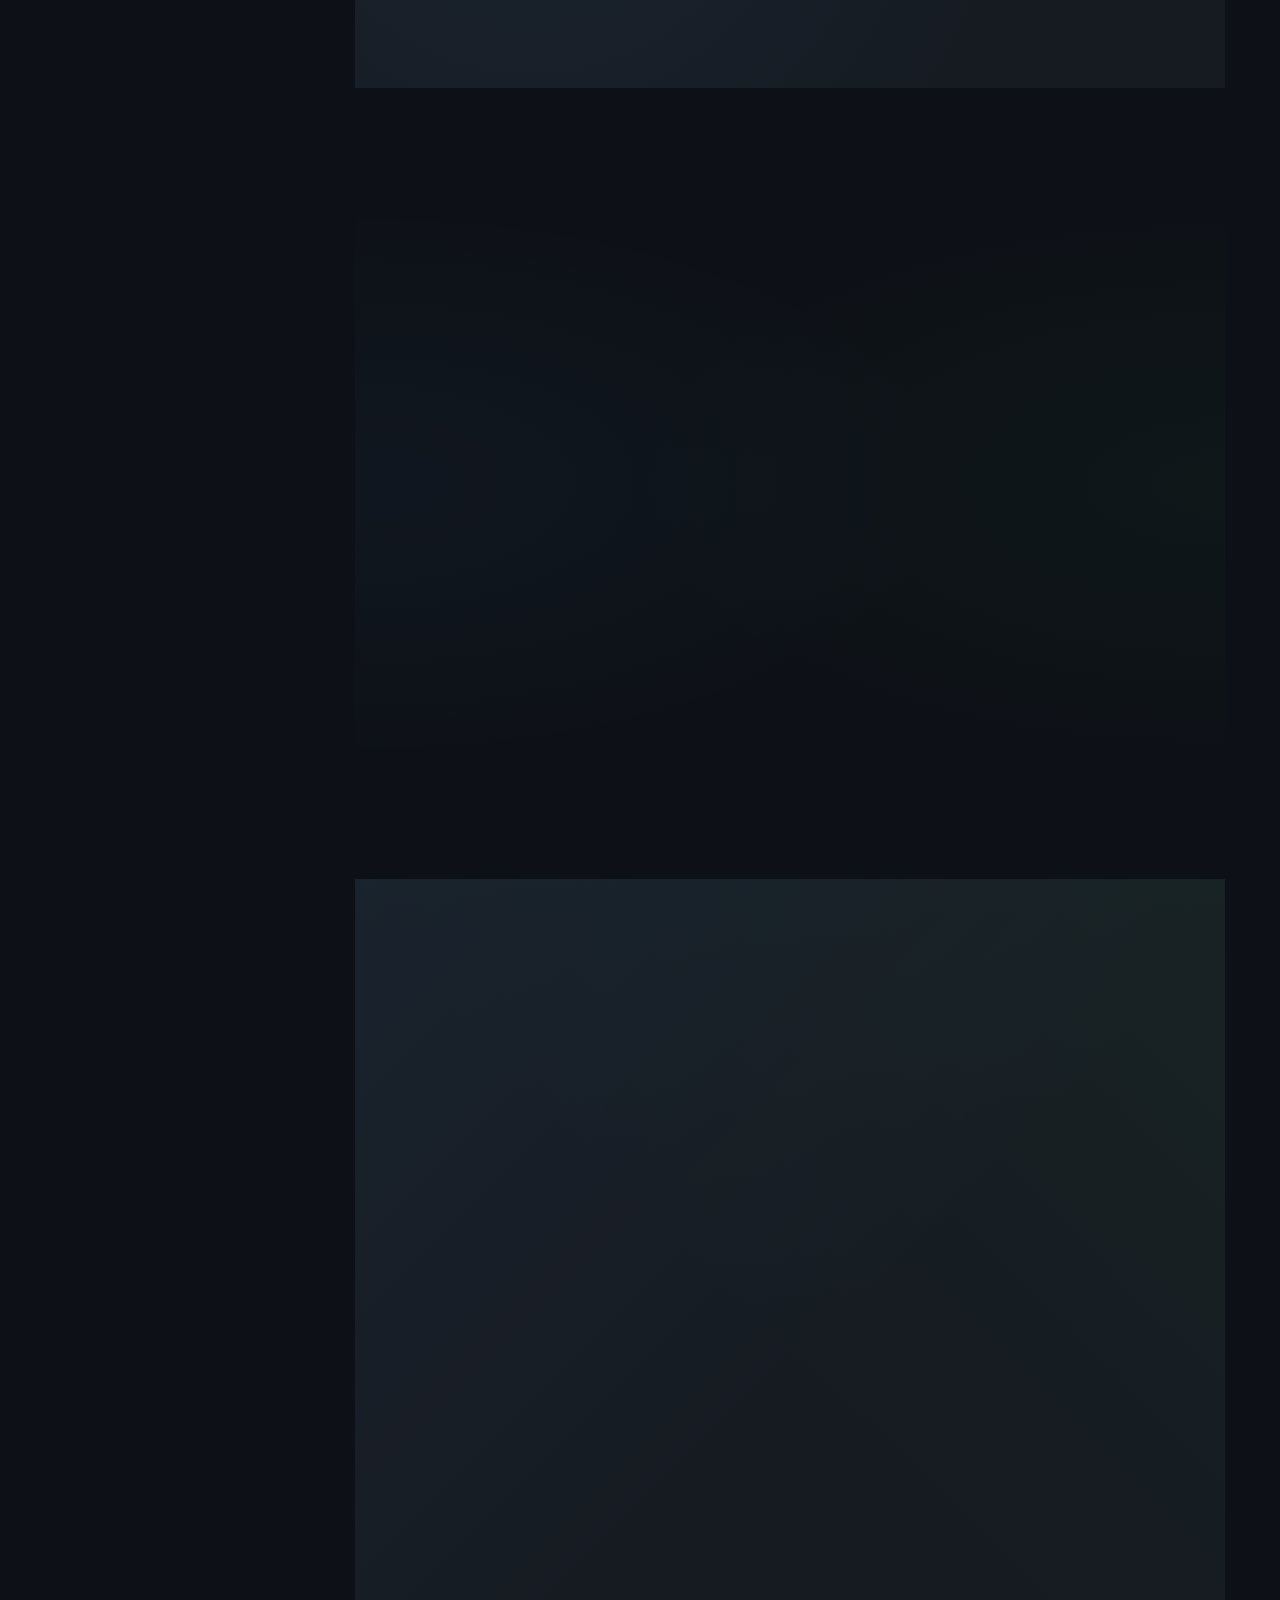
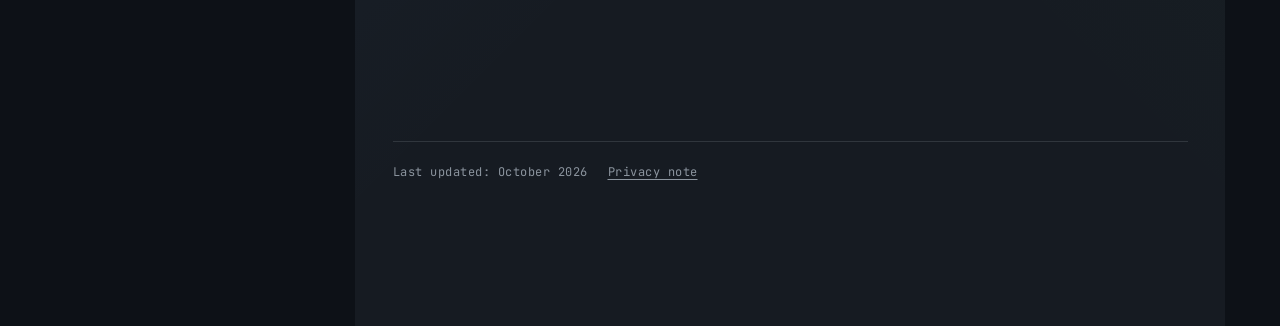
==== commit 8cc26553: "Fix SEO 92, keep the consent notice off the hero buttons, load GA later Follow-up to the live re-mea" ====
--- a/index.html
+++ b/index.html
@@ -5,14 +5,16 @@
 	<!-- Content Security Policy. GitHub Pages cannot send headers, so this is
 	     a meta tag, which cannot carry frame-ancestors or violation reports.
 	     Scripts run only from this site (js/site.js) and Google Analytics,
-	     which js/site.js loads once the page is idle; styles come only from
+	     which js/site.js loads after the page has loaded; styles come only from
 	     this site. Nothing inline runs, so neither needs 'unsafe-inline'
 	     (the JSON-LD blocks below are data, not scripts). The contact form
 	     may post only to its own Formspree form, frames only to YouTube's
 	     privacy-enhanced player, and i.ytimg.com is for video thumbnails.
+	     connect-src allows 'self' so that tools fetching /robots.txt from
+	     the page (Lighthouse's SEO audit, PageSpeed Insights) are not refused.
 	     Anything new the page loads must be added here, on both pages: see
 	     README.md, "Privacy, analytics and the Content Security Policy". -->
-	<meta http-equiv="Content-Security-Policy" content="default-src 'self'; script-src 'self' https://www.googletagmanager.com; style-src 'self'; img-src 'self' https://i.ytimg.com https://*.google-analytics.com https://*.googletagmanager.com; font-src 'self'; connect-src https://formspree.io/f/mdaanwpo https://*.google-analytics.com https://*.analytics.google.com https://*.googletagmanager.com; frame-src https://www.youtube-nocookie.com; form-action https://formspree.io/f/mdaanwpo; base-uri 'none'; object-src 'none'">
+	<meta http-equiv="Content-Security-Policy" content="default-src 'self'; script-src 'self' https://www.googletagmanager.com; style-src 'self'; img-src 'self' https://i.ytimg.com https://*.google-analytics.com https://*.googletagmanager.com; font-src 'self'; connect-src 'self' https://formspree.io/f/mdaanwpo https://*.google-analytics.com https://*.analytics.google.com https://*.googletagmanager.com; frame-src https://www.youtube-nocookie.com; form-action https://formspree.io/f/mdaanwpo; base-uri 'none'; object-src 'none'">
 	<meta name="referrer" content="strict-origin-when-cross-origin">
 
 	<meta http-equiv="X-UA-Compatible" content="IE=edge">
@@ -161,10 +163,15 @@
 	<link rel="stylesheet" href="css/bootstrap.css">
 	<!-- Theme style  -->
 	<link rel="stylesheet" href="css/style.css">
+	<!-- Without JavaScript: the master's-panel photo, which js/site.js
+	     otherwise sets once the panel is near. A stylesheet rather than an
+	     inline <style>, which the Content Security Policy would refuse. -->
+	<noscript><link rel="stylesheet" href="css/noscript.css"></noscript>
 	<!-- Every behaviour on the page, shared by both languages, including
 	     Google Analytics: js/site.js sets the consent defaults, then loads
-	     gtag.js once the page is idle or first used. Deferred: it downloads
-	     alongside the CSS and runs once the document is parsed. -->
+	     gtag.js on the first tap, key or scroll, or a few seconds after the
+	     page has loaded. Deferred: it downloads alongside the CSS and runs
+	     once the document is parsed. -->
 	<script defer src="js/site.js"></script>
 
 	</head>
@@ -173,10 +180,14 @@
 	<!-- Analytics consent notice. js/site.js shows it until a choice is made
 	     and remembers the choice in this browser. Without JavaScript it stays
 	     hidden, and Google Analytics never loads either. A div with a region
-	     role rather than a <section>, which the theme pads on phones. -->
+	     role rather than a <section>, which the theme pads on phones. It is
+	     one short line and the buttons (a bar along the bottom on phones, a
+	     strip in the bottom-right corner on wider screens), so it stays below
+	     the hero's buttons. The title only names the region for screen
+	     readers. -->
 	<div class="consent" id="consent" role="region" aria-labelledby="consent-title" hidden>
-		<p class="consent__title" id="consent-title">Analytics cookies</p>
-		<p class="consent__text">This site counts visits with Google Analytics. Its cookies are set only if you allow them.</p>
+		<p class="consent__title sr-only" id="consent-title">Analytics cookies</p>
+		<p class="consent__text">Google Analytics sets cookies only if you allow it.</p>
 		<div class="consent__actions">
 			<button type="button" class="consent-btn" data-consent="granted">Allow</button>
 			<button type="button" class="consent-btn" data-consent="denied">Decline</button>
@@ -199,7 +210,7 @@
 			<div class="text-center">
 				<picture class="author-img">
 					<source srcset="images/avatar.webp" type="image/webp">
-					<img src="images/avatar.jpg" alt="Pham Phuoc Dung, C++/Qt software engineer" width="400" height="505" decoding="async">
+					<img src="images/avatar.jpg" alt="Pham Phuoc Dung, C++/Qt software engineer" width="400" height="505" loading="lazy" decoding="async">
 				</picture>
 				<div id="colorlib-logo"><a href="./">Pham Phuoc Dung</a></div>
 				<span class="position"><span class="position-text">C++ &amp; Qt Developer</span></span>
@@ -261,7 +272,7 @@
 										<h1 class="hero-name">Pham Phuoc Dung</h1>
 										<h2 class="hero-typing">
 											<span data-nosnippet>
-												<span class="hero-roles sr-only"><span>C++ Developer</span>, <span>Qt/QML Developer</span>, <span>Robotics Engineer</span>, <span>Software Architect</span></span>
+												<span class="hero-roles sr-only"><span>C++ Developer</span>, <span>Qt/QML Developer</span>, <span>Robotics Engineer</span></span>
 												<span class="hero-typed" aria-hidden="true">C++ Developer</span>
 											</span>
 										</h2>
@@ -342,7 +353,7 @@
 											</div>
 											<div class="highlight-item">
 												<i class="icon-cog" aria-hidden="true"></i>
-												<span>Embedded Linux C++ (Raspberry Pi)</span>
+												<span>C++ on Embedded Linux (Raspberry Pi)</span>
 											</div>
 											<div class="highlight-item">
 												<i class="icon-video" aria-hidden="true"></i>
@@ -1357,7 +1368,7 @@
 					<div><dt>Full title</dt><dd>Design mobile manipulator system using Marker-Vision Tracking algorithm</dd></div>
 					<div><dt>Program</dt><dd>M.Eng. Control Engineering &amp; Automation, HCMUT &mdash; GPA 8.46/10</dd></div>
 					<div><dt>Supervisor</dt><dd>Dr. Nguyen Hoang Giap</dd></div>
-					<div><dt>Period</dt><dd>Sep &ndash; Dec 2022, defended January 2023</dd></div>
+					<div><dt>Period</dt><dd>Sep &ndash; Dec 2022, defended Jan 2023</dd></div>
 					<div><dt>Core stack</dt><dd>ROS on Ubuntu, C++, Python, Qt, OpenCV / ArUco</dd></div>
 					<div><dt>Hardware</dt><dd>Differential-drive AGV, 5-DOF arm, LiDAR, stereo tracking camera, RGB-D camera, BLDC drives, embedded PC</dd></div>
 				</dl>
--- a/css/style.css
+++ b/css/style.css
@@ -1558,6 +1558,40 @@
   font-weight: 400;
 }
 
+/* While it types, js/site.js puts the line in a box sized by an invisible
+   copy of the resting text (.hero-typed-sizer) and draws the typed text
+   over it from the left. The box sits where the centred line always sat;
+   longer roles run on to the right of it. With the text centred, each
+   letter moved the whole line, about 70 small layout shifts a run. */
+.hero-typed-box {
+  position: relative;
+  display: inline-block;
+  white-space: nowrap;
+}
+
+.hero-typed-sizer {
+  visibility: hidden;
+}
+
+.hero-typed-box .hero-typed {
+  position: absolute;
+  top: 0;
+  left: 0;
+}
+
+/* In the box the caret is painted rather than laid out: a bar in the
+   padding after the text, where the "|" glyph sat. As a positioned ::after
+   it was a box of its own that moved with every letter, and each move still
+   counted as a (tiny) layout shift. */
+.hero-typed-box .hero-typed.is-typing {
+  padding-right: 1ch;
+  background: linear-gradient(var(--accent-primary), var(--accent-primary)) no-repeat right calc(0.3em - 1px) top / 2px 0.95em;
+}
+
+.hero-typed-box .hero-typed.is-typing::after {
+  content: none;
+}
+
 /* Override slider-text-inner để căn giữa */
 .slider-text-inner {
   display: flex !important;
@@ -2434,6 +2468,14 @@
   background: rgba(247, 129, 102, 0.15);
   border: 1px solid var(--accent-tertiary);
   color: var(--accent-tertiary);
+}
+
+/* The email address in the error message: its blue sits on the error's
+   orange at 1:1 luminance contrast, so the underline is what marks it as a
+   link (WCAG 1.4.1). */
+.form-status a {
+  text-decoration: underline;
+  text-underline-offset: 3px;
 }
 
 /* Mobile Navigation Toggle */
@@ -3258,6 +3300,40 @@
   object-fit: cover;
 }
 
+/* The ring is the frame's 4px border. The photo's rounded edge is
+   anti-aliased against what lies behind it, the dark sidebar, which left a
+   faint dark hairline between photo and ring at 1x. A 2px ring in the
+   border's colour is drawn over that seam, covering 1px of border and 1px
+   of photo. Drawn over the photo rather than under it as a background, it
+   leaves no coloured disc showing while the photo loads. */
+#colorlib-aside .author-img::after {
+  content: "";
+  position: absolute;
+  inset: -1px;
+  border-radius: 50%;
+  box-shadow: inset 0 0 0 2px var(--accent-primary);
+  pointer-events: none;
+  transition: box-shadow 0.3s ease;
+}
+
+@media (hover: hover) {
+  #colorlib-aside .author-img:hover::after {
+    box-shadow: inset 0 0 0 2px var(--accent-secondary);
+  }
+}
+
+/* Sidebar photo on the off-canvas layout (992px and below): not fetched
+   until the menu is about to open, when js/site.js adds .avatar-ready. The
+   <img> is loading="lazy", and a lazy image that is not displayed is not
+   loaded; off-canvas but displayed, it was close enough to the screen to
+   load at once. The frame keeps its size and ring. Without JavaScript the
+   menu cannot be opened, so nothing is lost. */
+@media screen and (max-width: 992px) {
+  #colorlib-aside:not(.avatar-ready) .author-img img {
+    display: none;
+  }
+}
+
 /* ==========================================================================
    Project detail dialogs
 
@@ -3547,29 +3623,39 @@
 /* ==========================================================================
    Analytics consent notice and privacy note
 
-   The notice is a small card in the bottom corner, never a wall: the page
+   The notice is one short line and its buttons, never a wall: the page
    behind it stays usable. js/site.js shows it until Allow or Decline is
    picked, and lifts the back-to-top button above it (--consent-space).
    Allow and Decline look the same on purpose, so neither is the easy way
-   out. The card sits under the dialogs (10000) and the reading aids, and
+   out. The notice sits under the dialogs (10000) and the reading aids, and
    hides while the off-canvas menu is open instead of peeking out beside it.
+
+   It is kept low enough never to reach the hero's Download CV and Contact
+   Me buttons: from 769px a single row in the bottom-right corner (about
+   52px tall), on phones a bar along the bottom (about 90px, its line of
+   text unbroken in both languages from 360px). The card it replaced was
+   160-180px tall; it covered Contact Me at 390x844 and 1366x657, and a
+   Project details button at 1440x900.
    ========================================================================== */
 
 .consent {
   position: fixed;
   right: 24px;
-  bottom: 24px;
+  bottom: 12px;
   z-index: 9996;
-  width: 360px;
+  display: flex;
+  flex-wrap: wrap;
+  align-items: center;
+  gap: 8px 18px;
   max-width: calc(100vw - 48px);
-  padding: 16px 18px 18px;
+  padding: 7px 8px 7px 18px;
   border: 1px solid var(--border-color);
   border-radius: 10px;
   background: var(--bg-secondary);
   box-shadow: 0 12px 32px rgba(1, 4, 9, 0.55);
   color: var(--text-secondary);
   font-size: 14px;
-  line-height: 1.55;
+  line-height: 1.4;
   animation: consentIn 0.25s ease-out;
 }
 
@@ -3592,15 +3678,8 @@
   to   { opacity: 1; transform: none; }
 }
 
-.consent__title {
-  margin: 0 0 4px;
-  color: var(--text-primary);
-  font-size: 15px;
-  font-weight: 600;
-}
-
 .consent__text {
-  margin: 0 0 14px;
+  margin: 0;
 }
 
 .consent__actions {
@@ -3608,6 +3687,10 @@
   flex-wrap: wrap;
   align-items: center;
   gap: 10px;
+}
+
+.consent .consent__actions {
+  gap: 8px;
 }
 
 .consent-btn {
@@ -3626,6 +3709,11 @@
   transition: background 0.2s ease, color 0.2s ease;
 }
 
+.consent .consent-btn {
+  min-width: 88px;
+  min-height: 36px;
+}
+
 .consent-btn[aria-pressed="true"] {
   background: var(--accent-primary);
   color: var(--bg-primary);
@@ -3640,6 +3728,11 @@
   text-underline-offset: 3px;
 }
 
+.consent .consent__more {
+  margin-right: 8px;
+  padding-left: 4px;
+}
+
 @media (hover: hover) {
   .consent-btn:hover {
     background: var(--accent-primary);
@@ -3651,16 +3744,57 @@
   }
 }
 
+/* Touch screens get full-size buttons, the tablet row included. */
+@media (pointer: coarse) {
+  .consent .consent-btn {
+    min-height: 44px;
+  }
+}
+
+/* Phones: a bar along the bottom edge, the line of text above the buttons. */
+@media (max-width: 768px) {
+  .consent {
+    right: 0;
+    bottom: 0;
+    left: 0;
+    gap: 6px 8px;
+    max-width: none;
+    padding: 8px 16px 10px;
+    border-width: 1px 0 0;
+    border-radius: 0;
+    box-shadow: 0 -8px 24px rgba(1, 4, 9, 0.45);
+    font-size: 13px;
+  }
+
+  .consent__text,
+  .consent .consent__actions {
+    flex: 1 1 100%;
+  }
+
+  .consent .consent-btn {
+    min-height: 44px;
+  }
+
+  .consent .consent__more {
+    margin-right: 0;
+  }
+}
+
+/* The narrowest phones: slimmer buttons keep the privacy link on their row. */
+@media (max-width: 360px) {
+  .consent {
+    padding-right: 12px;
+    padding-left: 12px;
+  }
+
+  .consent .consent-btn {
+    min-width: 0;
+    padding-right: 12px;
+    padding-left: 12px;
+  }
+}
+
 @media (max-width: 480px) {
-  .consent {
-    right: 12px;
-    bottom: 12px;
-    left: 12px;
-    width: auto;
-    max-width: none;
-    padding: 14px 16px 16px;
-  }
-
   .consent-btn {
     min-height: 44px;
   }
@@ -3891,6 +4025,33 @@
   line-height: 1;
 }
 
+/* On touch screens each footer button, the language switch among them,
+   answers taps in a box of at least 40x40px centred on it, while it keeps
+   its 28-38px look. The buttons are 16px or more apart, so the boxes never
+   overlap. The switch's overflow:hidden would clip its box, and nothing in
+   it overflows, so it is lifted here. */
+@media (pointer: coarse) {
+  #colorlib-aside .colorlib-footer ul li a {
+    position: relative;
+  }
+
+  #colorlib-aside .colorlib-footer ul li a::after {
+    content: "";
+    position: absolute;
+    top: 50%;
+    left: 50%;
+    width: 100%;
+    min-width: 40px;
+    height: 100%;
+    min-height: 40px;
+    transform: translate(-50%, -50%);
+  }
+
+  #colorlib-aside .colorlib-footer ul li.lang-switch a {
+    overflow: visible;
+  }
+}
+
 /* Inline code inside project dialogs: Bootstrap's default is a light box with
    red text, which fights the dark theme. */
 .project-modal code,
@@ -4060,9 +4221,10 @@
 }
 
 /* The hamburger hugs the top-left corner, where a ring drawn outside it
-   would be cut off by the edge of the screen. */
+   would be cut off by the edge of the screen. The button starts 5px left of
+   the screen, so the ring is drawn 8px inside it to show both its pixels. */
 .colorlib-nav-toggle:focus-visible {
-  outline-offset: -6px !important;
+  outline-offset: -8px !important;
 }
 
 /* Section headings take focus after a section jump (js/site.js), so the
--- a/css/noscript.css
+++ b/css/noscript.css
@@ -0,0 +1,15 @@
+/* ==========================================================================
+   Loaded only when JavaScript is off (a <noscript> link in the head of / and
+   /vi/), so none of this reaches a normal visit.
+
+   The master's-panel photo is normally set by js/site.js once the panel
+   comes near the viewport (.bg-ready, see "Lazy CSS backgrounds"). Without
+   the script it never would be, so it is set here instead, from the start.
+   The URLs are relative to this file, so both pages share it.
+   ========================================================================== */
+
+.panel--master .panel-body::before {
+  background-image: url(../images/master-graduation.jpg);
+  background-image: image-set(url(../images/master-graduation.webp) type("image/webp"),
+                              url(../images/master-graduation.jpg) type("image/jpeg"));
+}
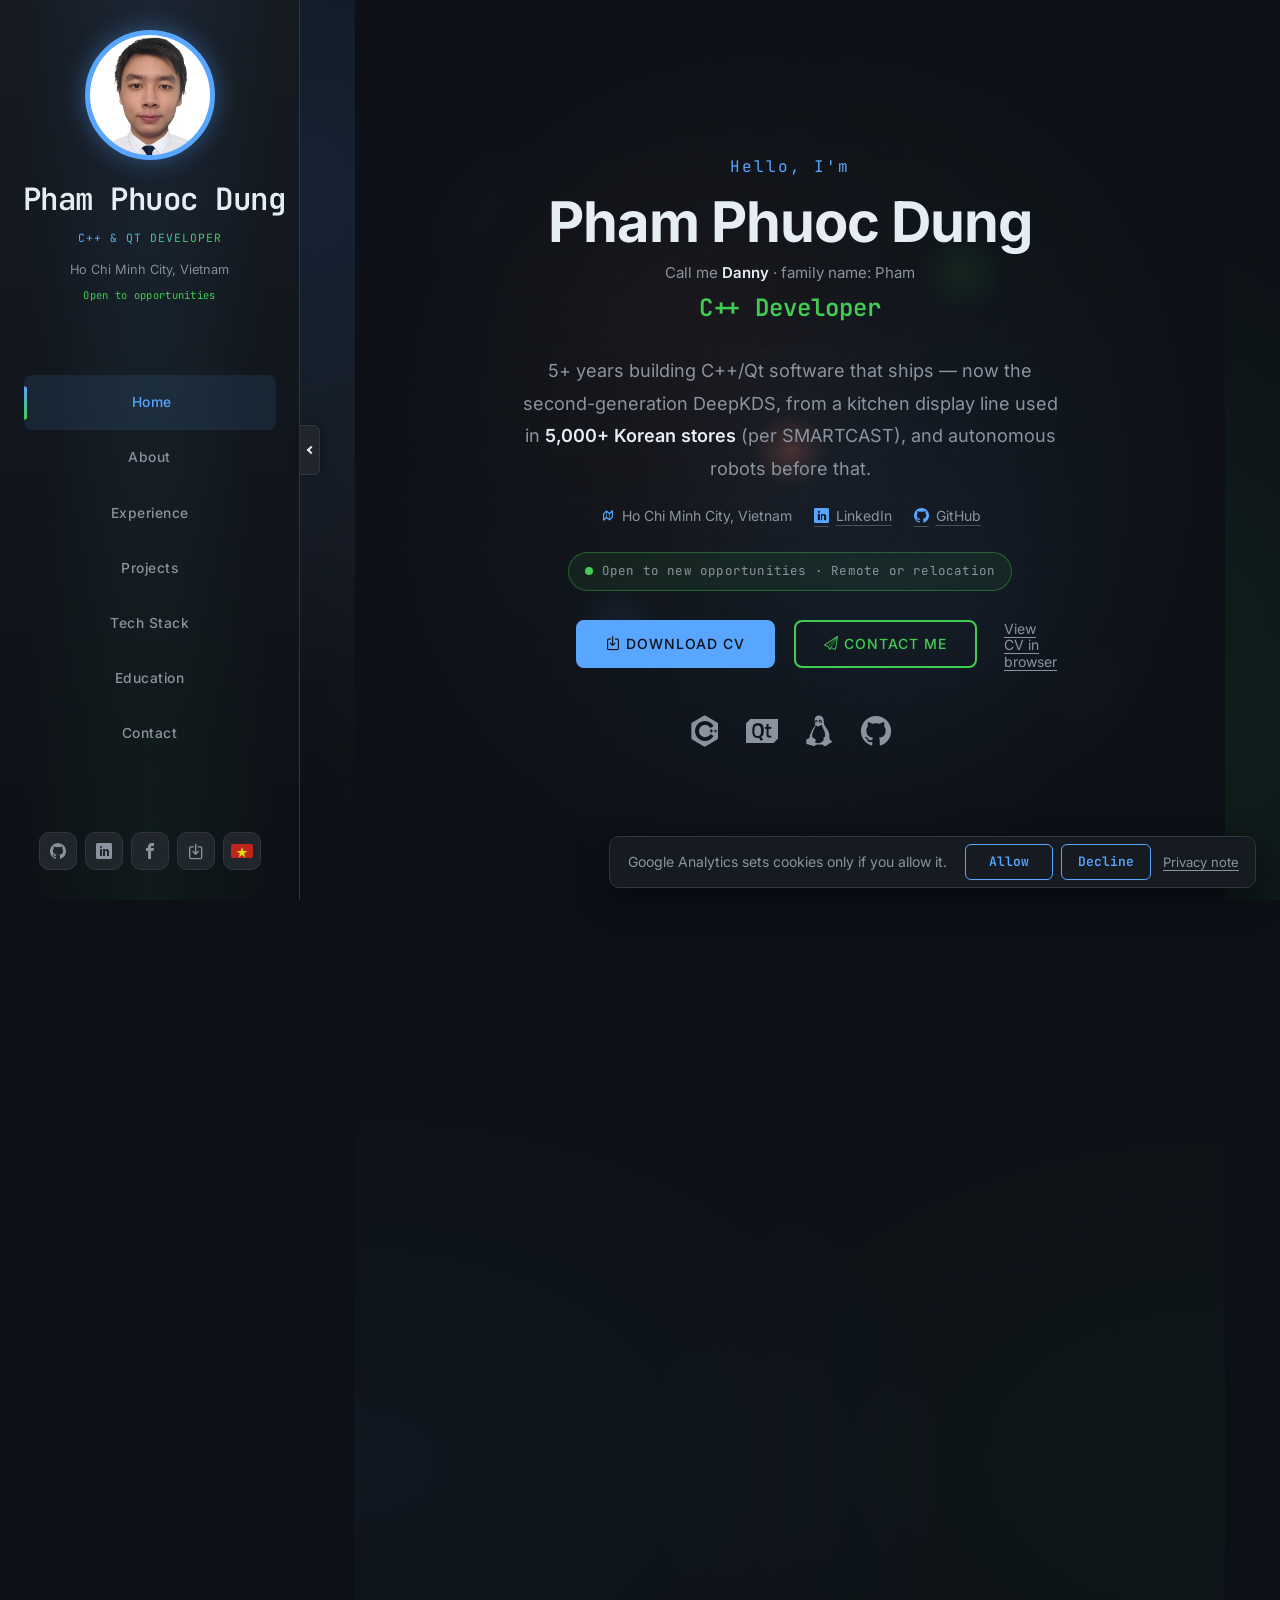
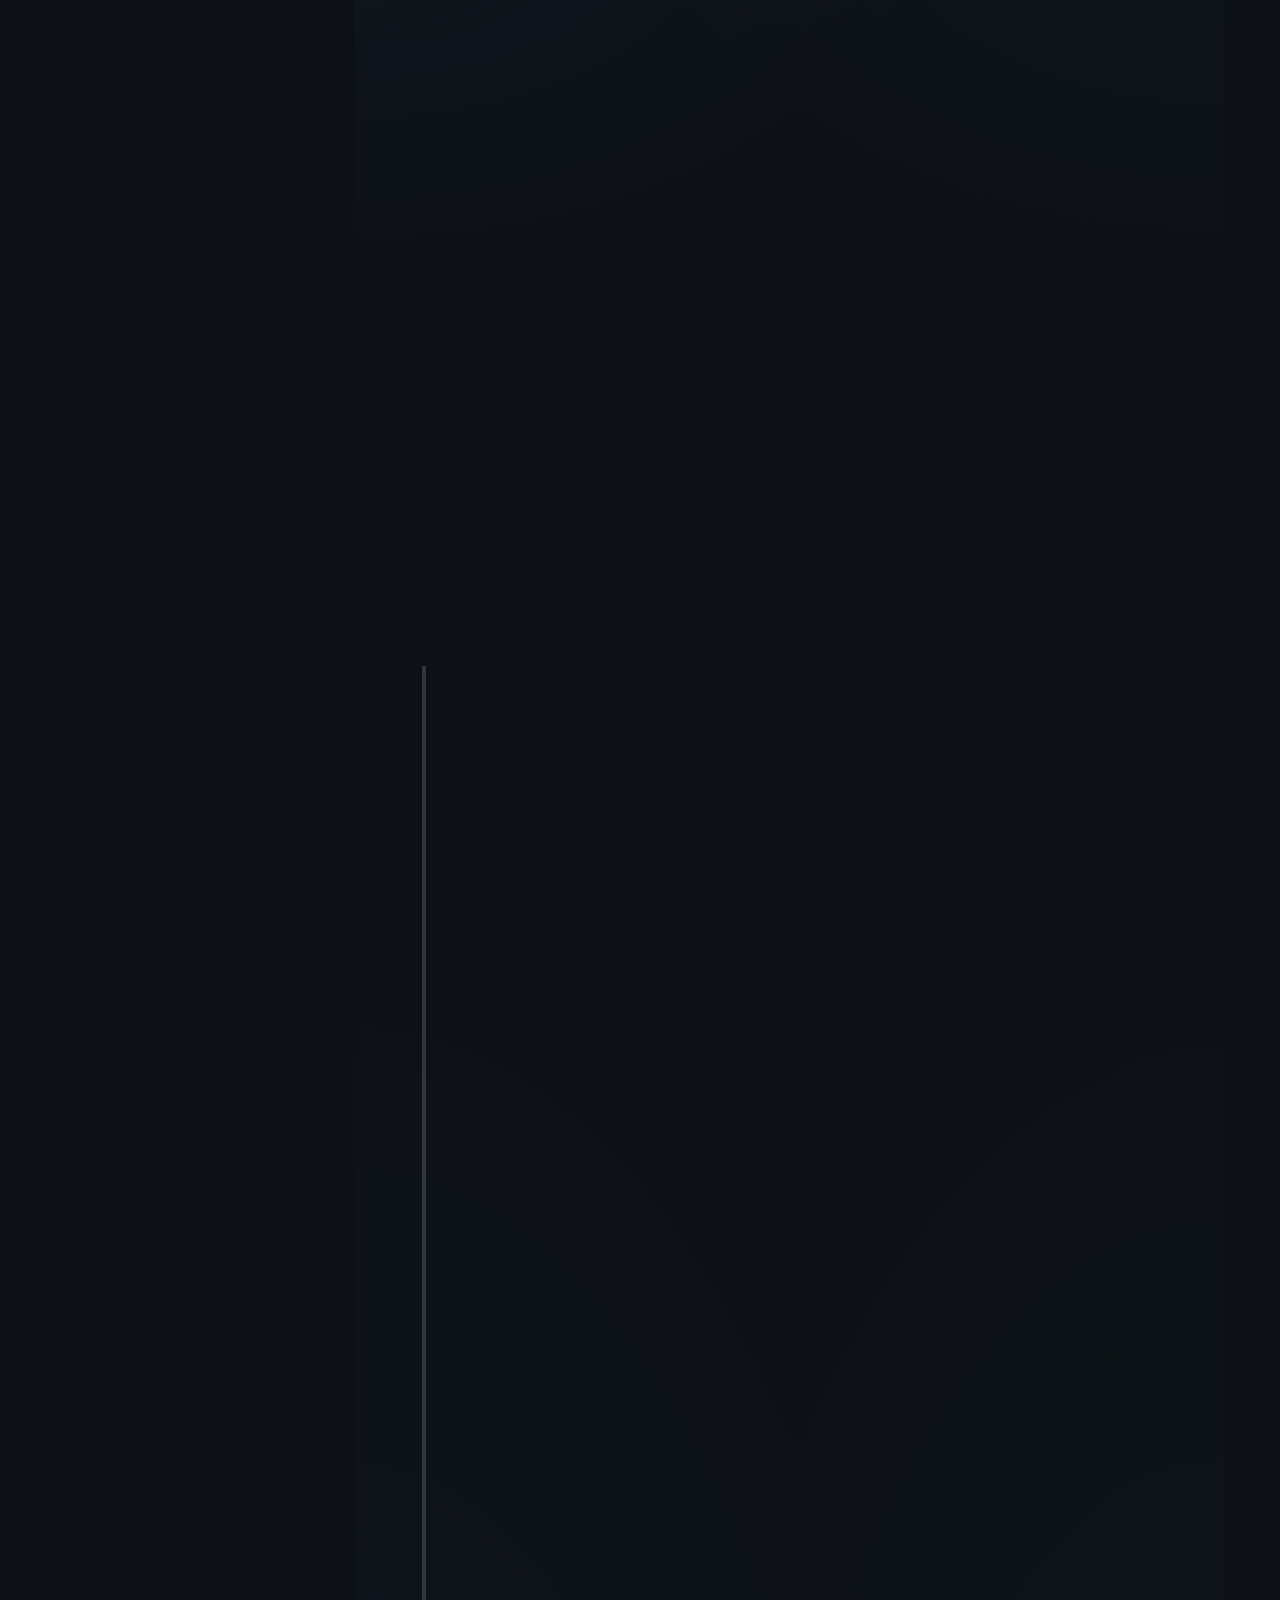
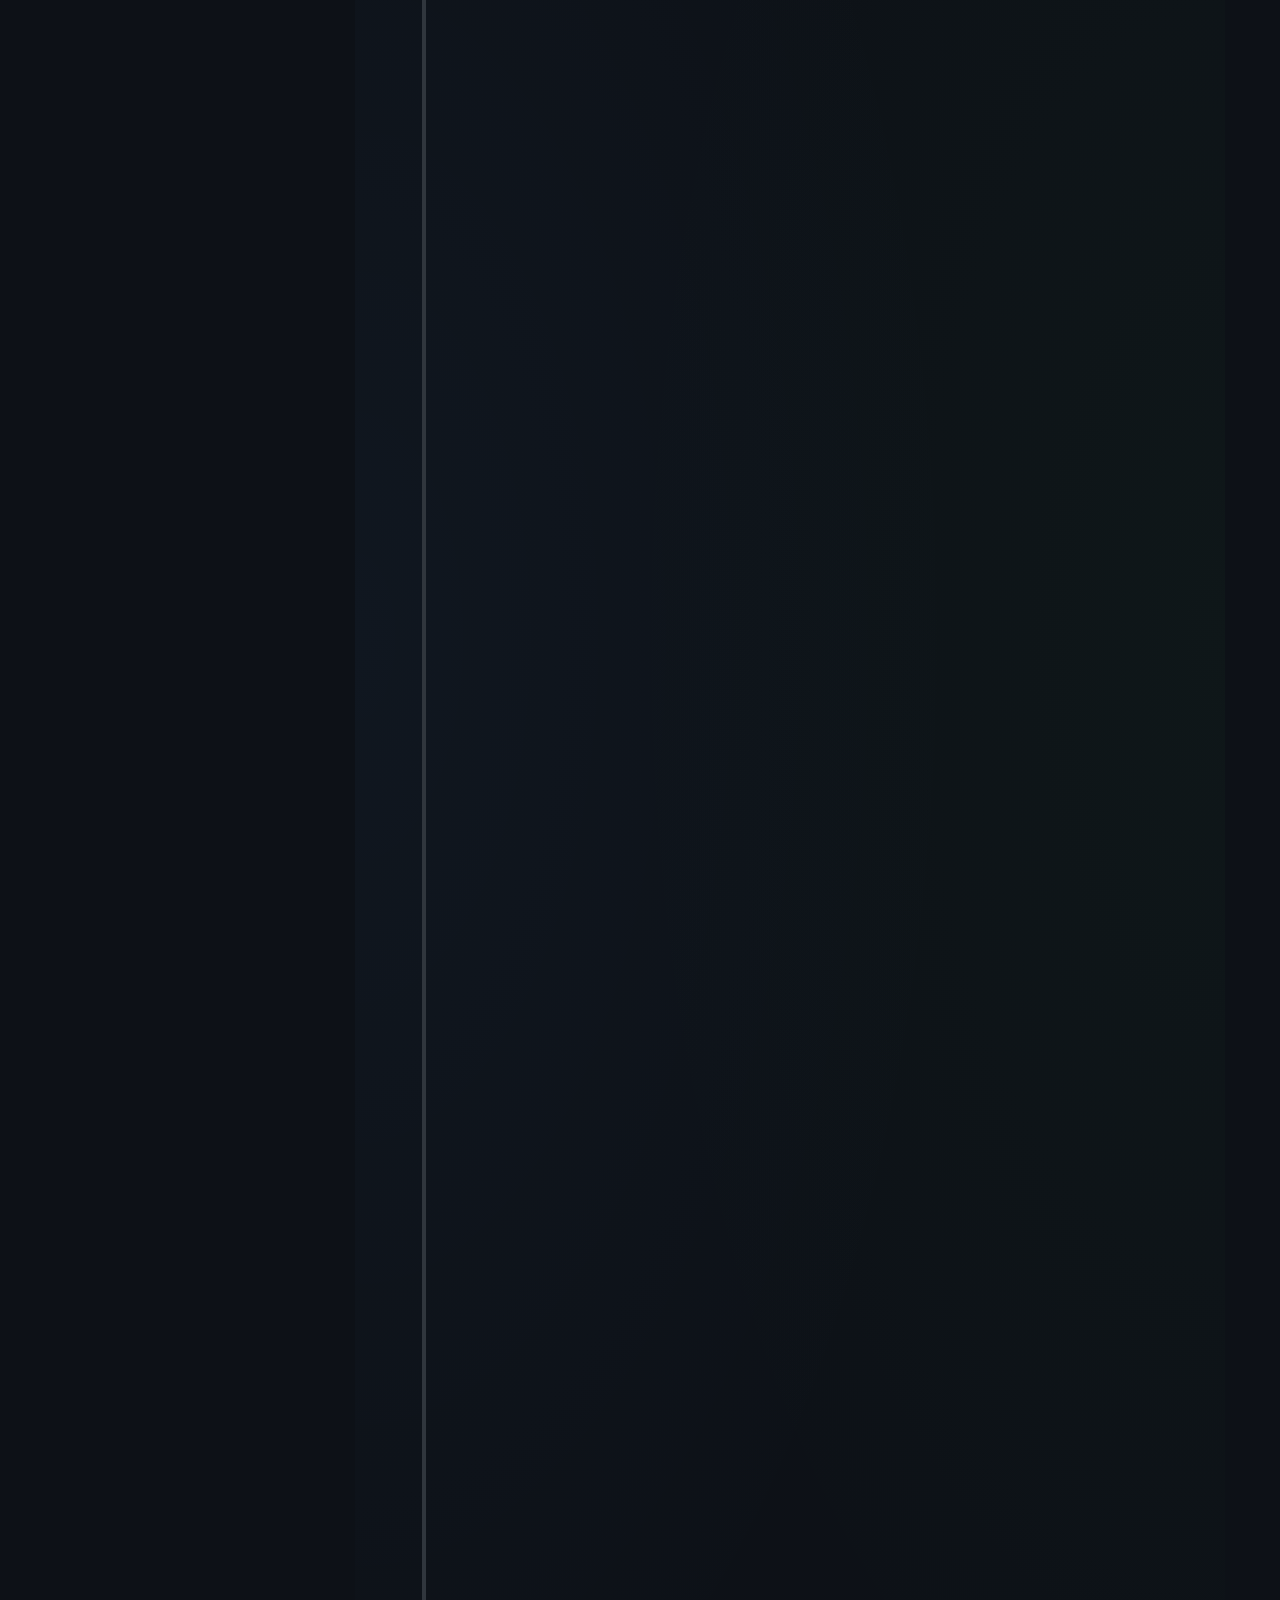
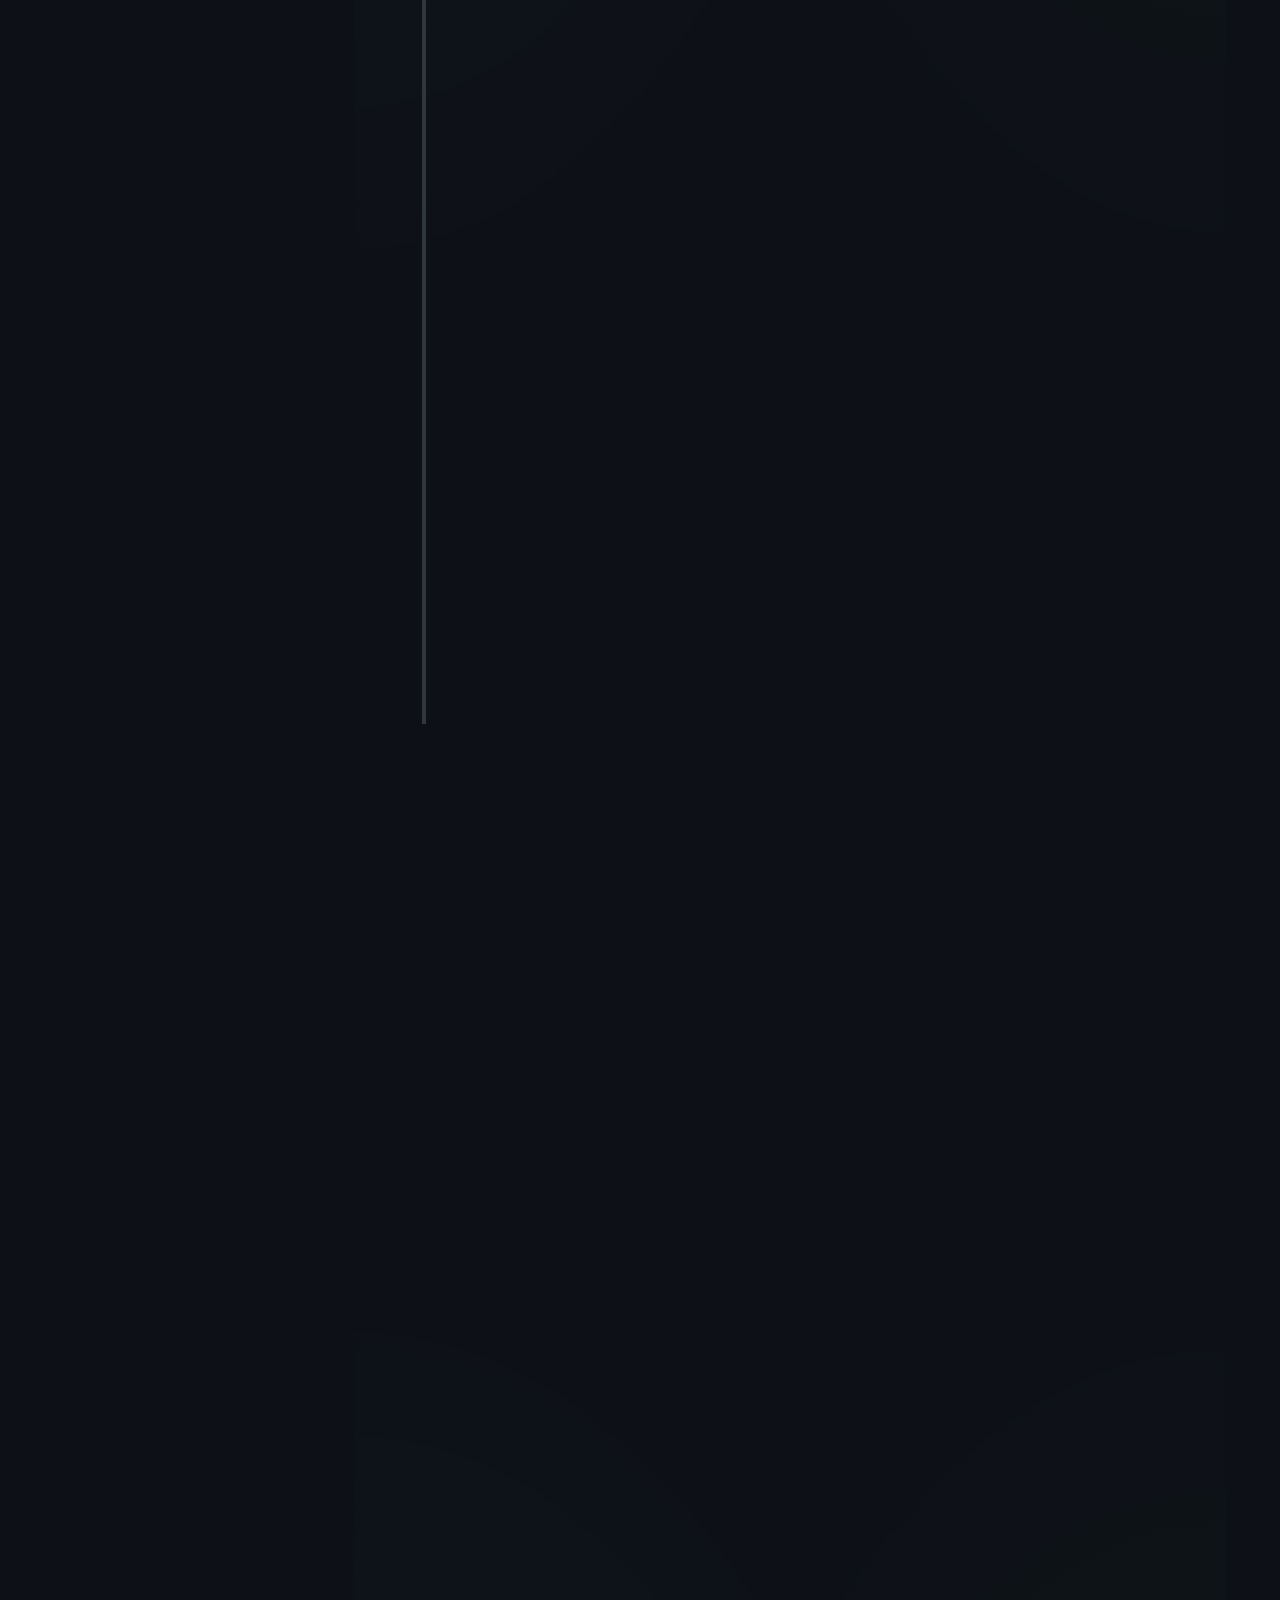
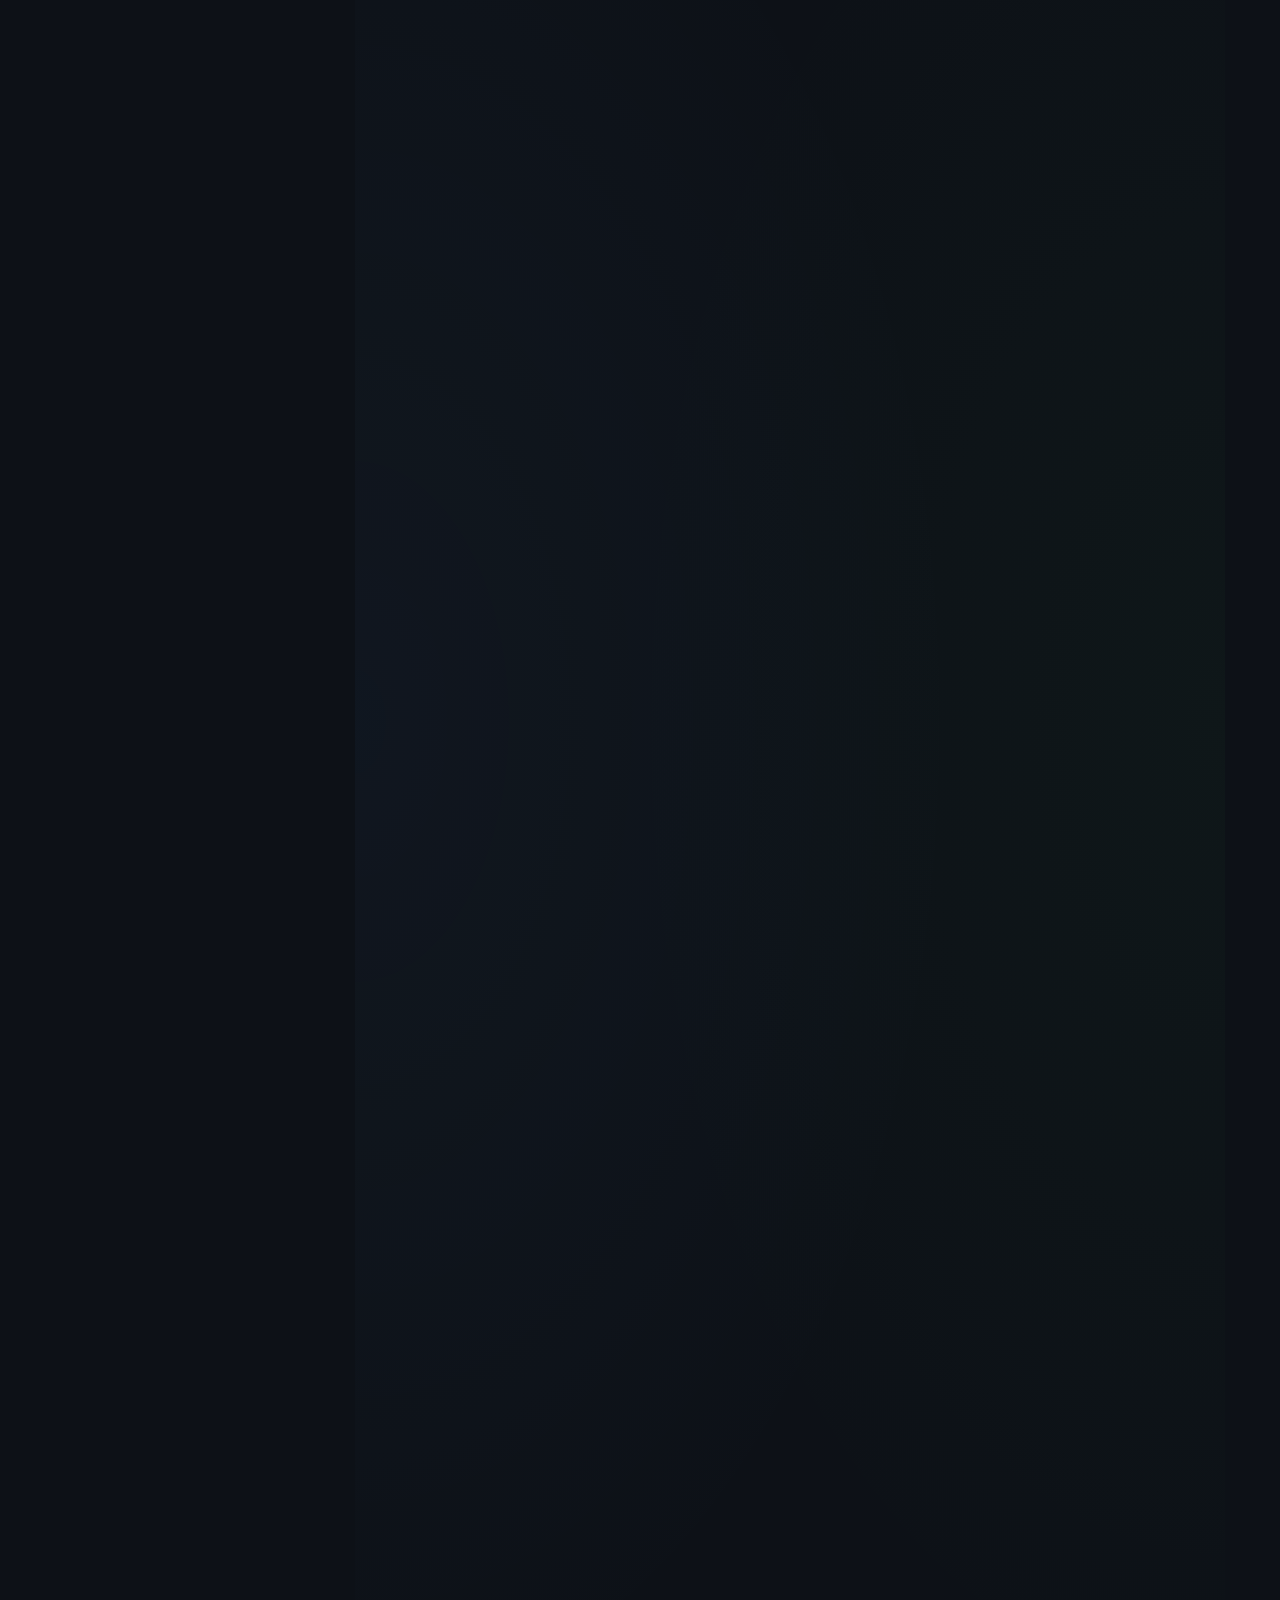
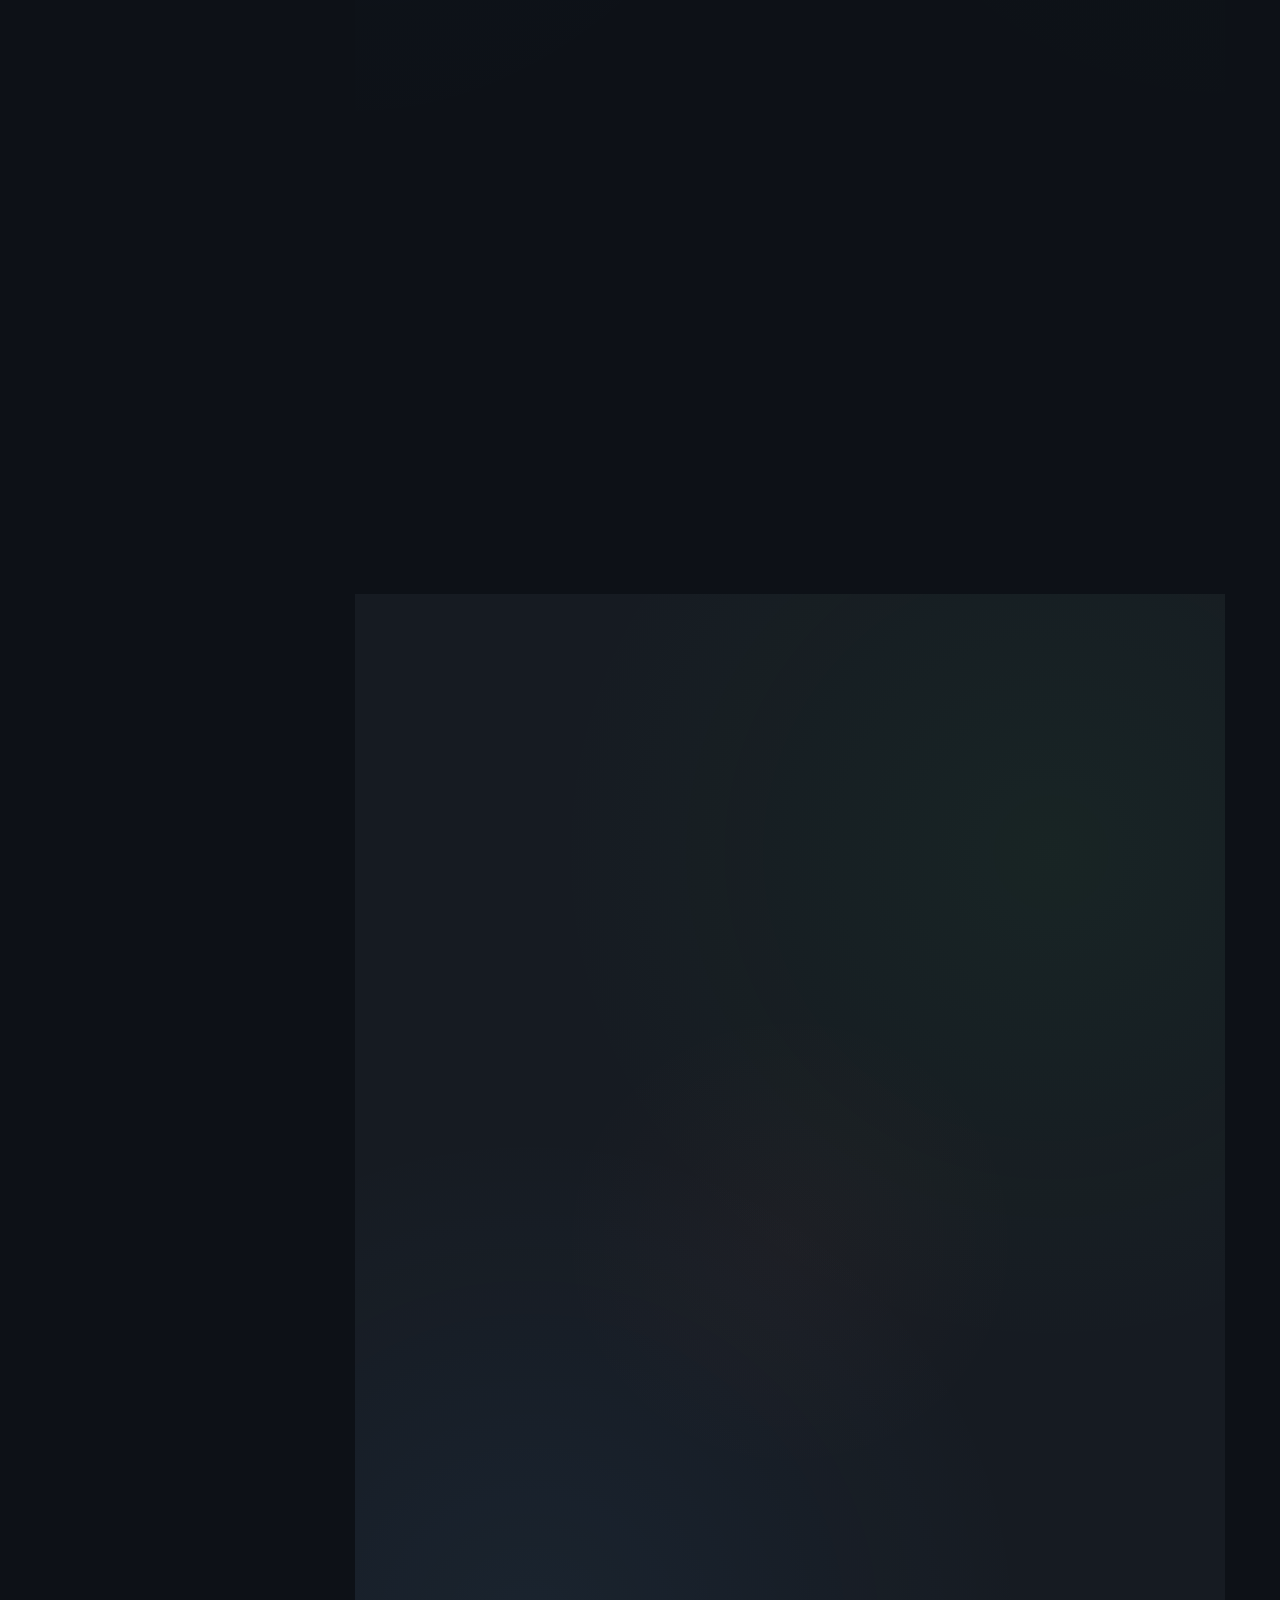
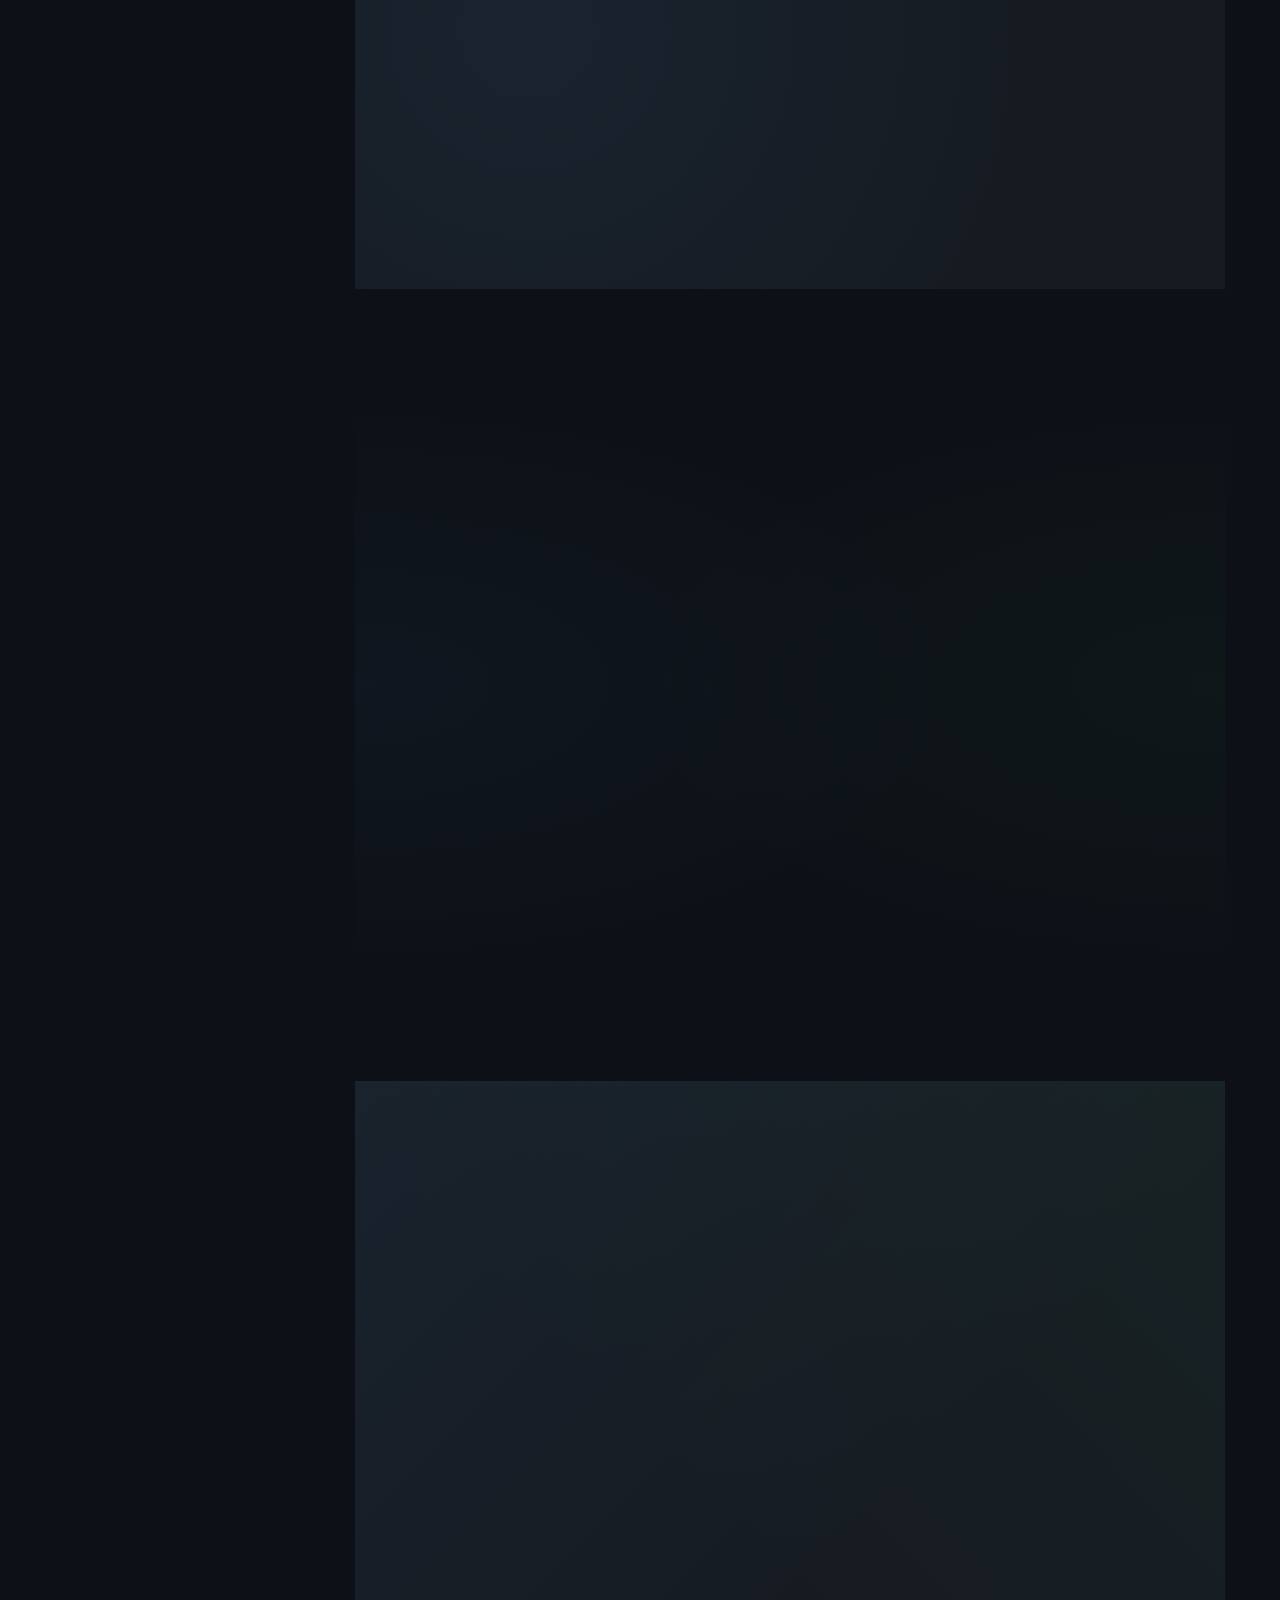
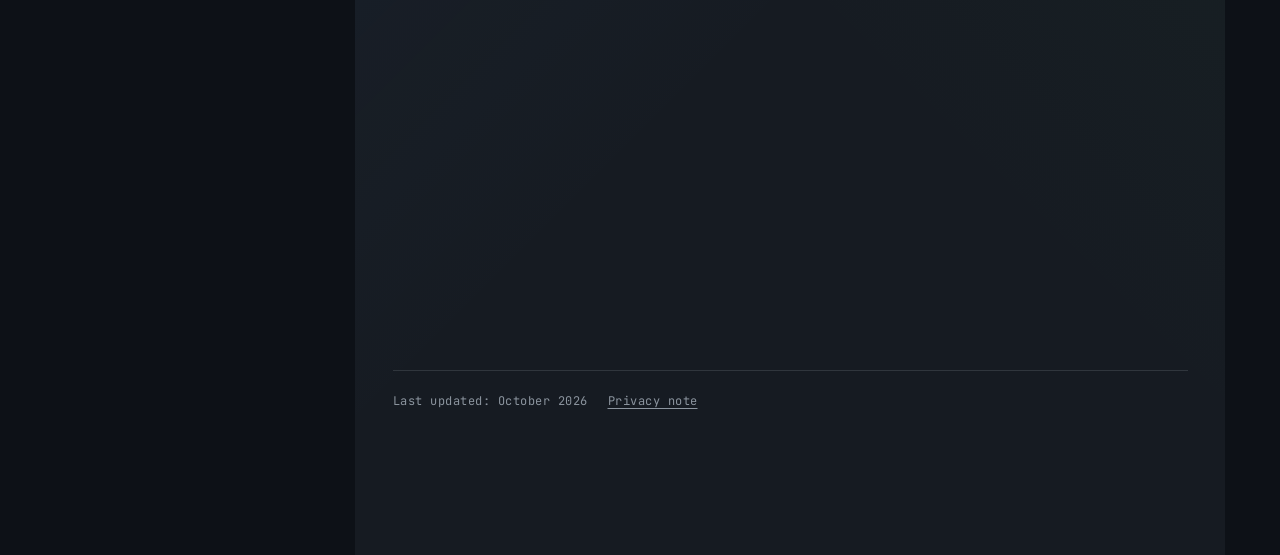
==== commit e6787b93: "Scope DeepKDS to its second generation, fix dates and titles, cite sources Owner decisions 1-4, appl" ====
--- a/index.html
+++ b/index.html
@@ -8,19 +8,20 @@
 	     which js/site.js loads after the page has loaded; styles come only from
 	     this site. Nothing inline runs, so neither needs 'unsafe-inline'
 	     (the JSON-LD blocks below are data, not scripts). The contact form
-	     may post only to its own Formspree form, frames only to YouTube's
-	     privacy-enhanced player, and i.ytimg.com is for video thumbnails.
+	     may post only to its own Formspree form, and frames only to YouTube's
+	     privacy-enhanced player, which loads when a video's play button is
+	     pressed (the posters are images on this site).
 	     connect-src allows 'self' so that tools fetching /robots.txt from
 	     the page (Lighthouse's SEO audit, PageSpeed Insights) are not refused.
 	     Anything new the page loads must be added here, on both pages: see
 	     README.md, "Privacy, analytics and the Content Security Policy". -->
-	<meta http-equiv="Content-Security-Policy" content="default-src 'self'; script-src 'self' https://www.googletagmanager.com; style-src 'self'; img-src 'self' https://i.ytimg.com https://*.google-analytics.com https://*.googletagmanager.com; font-src 'self'; connect-src 'self' https://formspree.io/f/mdaanwpo https://*.google-analytics.com https://*.analytics.google.com https://*.googletagmanager.com; frame-src https://www.youtube-nocookie.com; form-action https://formspree.io/f/mdaanwpo; base-uri 'none'; object-src 'none'">
+	<meta http-equiv="Content-Security-Policy" content="default-src 'self'; script-src 'self' https://www.googletagmanager.com; style-src 'self'; img-src 'self' https://*.google-analytics.com https://*.googletagmanager.com; font-src 'self'; connect-src 'self' https://formspree.io/f/mdaanwpo https://*.google-analytics.com https://*.analytics.google.com https://*.googletagmanager.com; frame-src https://www.youtube-nocookie.com; form-action https://formspree.io/f/mdaanwpo; base-uri 'none'; object-src 'none'">
 	<meta name="referrer" content="strict-origin-when-cross-origin">
 
 	<meta http-equiv="X-UA-Compatible" content="IE=edge">
-	<title>Pham Phuoc Dung — C++ / Qt Developer, Ho Chi Minh City</title>
+	<title>Pham Phuoc Dung — C++/Qt Developer, Ho Chi Minh City, Vietnam</title>
 	<meta name="viewport" content="width=device-width, initial-scale=1">
-	<meta name="description" content="C++/Qt developer, 5+ years. Lead developer of DeepKDS, a kitchen display system used in 5,000+ Korean stores (per SMARTCAST). Open to remote or relocation." />
+	<meta name="description" content="C++/Qt developer, 5+ years. Built the second-generation DeepKDS; per SMARTCAST, the DeepKDS line runs in 5,000+ Korean stores. Open to remote or relocation." />
 	<meta name="keywords" content="C++ Developer, Qt Developer, QML Developer, Qt/QML Engineer, Software Engineer Vietnam, Embedded Software Engineer, Cross-platform Developer, POS Developer, Kitchen Display System, ZeroMQ, RabbitMQ, WebRTC, Robotics Engineer, ROS, SLAM, Embedded Linux, Raspberry Pi, Ho Chi Minh City, Remote C++ Developer, lap trinh vien C++, ky su phan mem nhung" />
 	<meta name="robots" content="index, follow, max-image-preview:large, max-snippet:-1" />
 	<meta name="author" content="Pham Phuoc Dung" />
@@ -39,7 +40,7 @@
 	<meta property="og:image:type" content="image/jpeg"/>
 	<meta property="og:image:width" content="1200"/>
 	<meta property="og:image:height" content="630"/>
-	<meta property="og:image:alt" content="Portrait of Pham Phuoc Dung beside his name, the title C++ / Qt Developer and the line: Lead developer of DeepKDS, a kitchen display system used in 5,000+ Korean stores (per SMARTCAST)."/>
+	<meta property="og:image:alt" content="Portrait of Pham Phuoc Dung beside his name, the title C++ / Qt Developer and the line: Built the second-generation DeepKDS, from a kitchen display line used in 5,000+ Korean stores (per SMARTCAST)."/>
 	<meta property="og:url" content="https://ppdung.github.io/"/>
 	<meta property="og:site_name" content="Pham Phuoc Dung Portfolio"/>
 	<meta property="og:locale" content="en_US"/>
@@ -48,7 +49,7 @@
 	<meta name="twitter:title" content="Pham Phuoc Dung | C++ Qt Developer" />
 	<meta name="twitter:description" content="Software Engineer with 5+ years building cross-platform C++/Qt/QML applications for point-of-sale, kitchen automation and robotics." />
 	<meta name="twitter:image" content="https://ppdung.github.io/images/og-cover.jpg" />
-	<meta name="twitter:image:alt" content="Portrait of Pham Phuoc Dung beside his name, the title C++ / Qt Developer and the line: Lead developer of DeepKDS, a kitchen display system used in 5,000+ Korean stores (per SMARTCAST)." />
+	<meta name="twitter:image:alt" content="Portrait of Pham Phuoc Dung beside his name, the title C++ / Qt Developer and the line: Built the second-generation DeepKDS, from a kitchen display line used in 5,000+ Korean stores (per SMARTCAST)." />
 	<meta name="twitter:url" content="https://ppdung.github.io/" />
 	<meta name="twitter:card" content="summary_large_image" />
 
@@ -63,6 +64,9 @@
 		"@type": "Person",
 		"@id": "https://ppdung.github.io/#person",
 		"name": "Pham Phuoc Dung",
+		"givenName": "Dung",
+		"additionalName": "Phuoc",
+		"familyName": "Pham",
 		"alternateName": ["Phạm Phước Dũng", "Dũng Phạm Phước", "Dung Pham Phuoc", "Danny"],
 		"url": "https://ppdung.github.io/",
 		"image": "https://ppdung.github.io/images/about.jpg",
@@ -78,8 +82,15 @@
 		"worksFor": {
 			"@type": "Organization",
 			"name": "SMARTCAST Korea",
-			"alternateName": "Smart Cast Co., Ltd.",
-			"url": "https://smartcast.co.kr"
+			"legalName": "㈜스마트캐스트",
+			"alternateName": ["SMARTCAST", "스마트캐스트", "Smart Cast Co., Ltd."],
+			"url": "https://smartcast.co.kr",
+			"address": {
+				"@type": "PostalAddress",
+				"addressLocality": "Goyang",
+				"addressRegion": "Gyeonggi-do",
+				"addressCountry": "KR"
+			}
 		},
 		"alumniOf": {
 			"@type": "CollegeOrUniversity",
@@ -93,6 +104,7 @@
 			"ZeroMQ", "RabbitMQ", "WebRTC", "Embedded Linux", "Raspberry Pi",
 			"Robotics", "ROS", "SLAM", "Computer Vision", "OpenCV", "SQLite"
 		],
+		"award": "Top 10 (shortlisted), Qualcomm Vietnam Innovation Challenge 2022, as team leader of VAS Corporation's entry",
 		"knowsLanguage": [
 			{ "@type": "Language", "name": "Vietnamese", "alternateName": "vi" },
 			{ "@type": "Language", "name": "English", "alternateName": "en" }
@@ -203,7 +215,7 @@
 		<button type="button" class="sidebar-toggle" id="sidebar-toggle" aria-controls="colorlib-aside" aria-expanded="true" aria-label="Collapse sidebar" title="Collapse sidebar"></button>
 
 		<div class="container-wrap">
-		<button type="button" class="js-colorlib-nav-toggle colorlib-nav-toggle" aria-expanded="false" aria-controls="colorlib-aside" aria-label="Navigation menu"><i aria-hidden="true"></i></button>
+		<button type="button" class="js-colorlib-nav-toggle colorlib-nav-toggle" aria-expanded="false" aria-controls="colorlib-aside" aria-label="Navigation menu"><svg class="nav-toggle__icon" width="30" height="27" viewBox="0 0 30 27" aria-hidden="true" focusable="false"><path class="nav-toggle__bar nav-toggle__bar--top" d="M0 11H30"/><path class="nav-toggle__bar nav-toggle__bar--mid" d="M0 18H30"/><path class="nav-toggle__bar nav-toggle__bar--bottom" d="M0 25H30"/></svg></button>
 		<aside id="colorlib-aside" class="border">
 			<!-- Drag Handle for resizing -->
 			<div class="sidebar-drag-handle"></div>
@@ -270,13 +282,14 @@
 									<div class="desc hero-desc">
 										<span class="hero-greeting">Hello, I'm</span>
 										<h1 class="hero-name">Pham Phuoc Dung</h1>
+										<p class="hero-aka">Call me <strong>Danny</strong> &middot; family name: Pham</p>
 										<h2 class="hero-typing">
 											<span data-nosnippet>
-												<span class="hero-roles sr-only"><span>C++ Developer</span>, <span>Qt/QML Developer</span>, <span>Robotics Engineer</span></span>
-												<span class="hero-typed" aria-hidden="true">C++ Developer</span>
+												<span class="sr-only">C++ and Qt/QML developer with a robotics background</span>
+												<span class="hero-typed" aria-hidden="true" data-roles="C++ Developer|Qt/QML Developer|Robotics Engineer">C++ Developer</span>
 											</span>
 										</h2>
-										<p class="hero-tagline">5+ years building C++/Qt software that ships &mdash; now DeepKDS, a kitchen display system used in <strong>5,000+ Korean stores</strong> (per SMARTCAST), and autonomous robots before that.</p>
+										<p class="hero-tagline">5+ years building C++/Qt software that ships &mdash; now the second-generation DeepKDS, from a kitchen display line used in <strong>5,000+ Korean stores</strong> (per SMARTCAST), and autonomous robots before that.</p>
 										<p class="hero-meta">
 											<span class="hero-meta__item"><i class="icon-map" aria-hidden="true"></i> Ho Chi Minh City, Vietnam</span>
 											<a class="hero-meta__item" href="https://www.linkedin.com/in/ppdung/" target="_blank" rel="noopener"><i class="icon-linkedin2" aria-hidden="true"></i> LinkedIn</a>
@@ -293,6 +306,7 @@
 											<a href="#contact" data-nav-section="contact" class="btn btn-outline btn-contact">
 												<i class="icon-paperplane" aria-hidden="true"></i> Contact Me
 											</a>
+											<p class="hero-cv-view"><a href="CV_PhamPhuocDung.pdf" target="_blank" rel="noopener">View CV in browser</a></p>
 										</div>
 										<div class="hero-tech-icons">
 											<i class="devicon-cplusplus-plain" aria-hidden="true" title="C++"></i>
@@ -321,10 +335,10 @@
 											<strong>Software Engineer</strong>, 5+ years in <span class="highlight">C++</span> and <span class="highlight">Qt/QML</span>, building desktop, kiosk and embedded-Linux HMI applications. I architect cross-platform products from an empty repository to production &mdash; and they stay in production.
 										</p>
 										<p>
-											I architected and built <strong>DeepKDS</strong>, a kitchen display system for Windows, Android, macOS and Raspberry Pi, from an empty repository. Per SMARTCAST, the product is used in <strong>5,000+ Korean stores</strong>, at brands including Lotteria, Hollys and KyoChon. Before that I led a three-person team to a <strong>Top 10</strong> placement in the Qualcomm&reg; Vietnam Innovation Challenge 2022 with an autonomous mobile robot.
+											Since February 2025 I have architected and built <strong>the second-generation DeepKDS</strong>, a kitchen display system for Windows, Android, macOS and Raspberry Pi, starting from an empty repository. Per SMARTCAST, the DeepKDS line is used in <strong>5,000+ Korean stores</strong>, at brands including Lotteria, Hollys and KyoChon; the second generation is what now runs at those brands. Before that I led a three-person team to a <strong>Top 10</strong> placement in the Qualcomm&reg; Vietnam Innovation Challenge 2022 with an autonomous mobile robot.
 										</p>
 										<p>
-											My work sits where real-time messaging, embedded Linux and hardware meet: dual-broker failover that keeps kitchens serving through network outages, WebRTC remote support with per-platform hardware video encoding, and CI/CD producing signed builds for three platforms (Windows, Android, Raspberry Pi). Bachelor's and Master's in Control Engineering &amp; Automation from <strong>Ho Chi Minh City University of Technology (HCMUT)</strong>, VNUHCM. Since 2023 I have worked with SMARTCAST's team in Seoul from Ho Chi Minh City (UTC+7, two hours behind Seoul) &mdash; fully remote since 2024, after two on-site assignments in Korea. I work in English (IELTS 6.5) and Vietnamese (native).
+											My work sits where real-time messaging, embedded Linux and hardware meet: dual-broker failover that keeps kitchens serving through network outages, WebRTC remote support with per-platform hardware video encoding, and CI/CD producing signed builds for three platforms (Windows, Android, Raspberry Pi). Bachelor's and Master's in Control Engineering &amp; Automation from <strong>Ho Chi Minh City University of Technology (HCMUT)</strong>, VNUHCM. Since 2023 I have worked with the Korean team of <a href="https://smartcast.co.kr/" target="_blank" rel="noopener">SMARTCAST</a> (<span lang="ko">㈜스마트캐스트</span>, headquartered in Goyang, next to Seoul) from Ho Chi Minh City, on UTC+7, two hours behind Seoul &mdash; fully remote since 2024, after two on-site assignments in Korea. I work in English (IELTS 6.5) and Vietnamese (native).
 										</p>
 										<div class="about-highlights">
 											<div class="highlight-item">
@@ -388,10 +402,10 @@
 					               </div>
 
 					               <div class="timeline-label">
-					                  <h3>Middle Software Engineer &mdash; C++/Qt/QML at SMARTCAST Korea <span>Feb 2025 - Present &middot; Remote&nbsp;(Seoul&nbsp;HQ)</span></h3>
-									  <p class="timeline-project"><strong>Project: DeepKDS</strong> &mdash; a POS-independent, AI-powered Kitchen Display System designed for seamless integration with POS systems worldwide. Now a shipping commercial product used in 5,000+ Korean stores (per SMARTCAST), including Lotteria, Hollys, KyoChon Chicken, Ediya, GS Retail and Korail &mdash; <a href="https://www.deeppos.io/products/deepkds" target="_blank" rel="noopener" aria-label="deeppos.io: DeepKDS">deeppos.io</a>.</p>
+					                  <h3>Middle Software Engineer &mdash; C++/Qt/QML at SMARTCAST Korea <span>Feb 2025 - Present &middot; Remote&nbsp;(HQ&nbsp;in&nbsp;Goyang, Seoul&nbsp;Capital&nbsp;Area)</span></h3>
+									  <p class="timeline-project"><strong>Project: DeepKDS, second generation</strong> &mdash; a POS-independent, AI-powered Kitchen Display System designed for seamless integration with POS systems worldwide, built from an empty repository. Per SMARTCAST, the DeepKDS line is used in 5,000+ Korean stores, including Lotteria, Hollys, KyoChon Chicken, Ediya, GS Retail and Korail, and this generation is what now runs at those brands &mdash; <a href="https://www.deeppos.io/products/deepkds" target="_blank" rel="noopener" aria-label="deeppos.io: DeepKDS">deeppos.io</a>; Korean press: <a href="https://www.newsimpact.co.kr/news/articleView.html?idxno=4002071" target="_blank" rel="noopener" hreflang="ko">NewsImpact, Sep 2026</a>.</p>
 									  <ul>
-										<li>Architected and developed DeepKDS from the ground up using C++/Qt/QML with multi-platform support (Windows, Android, macOS, Linux on Raspberry Pi), integrating ZeroMQ and RabbitMQ for real-time, low-latency data communication across distributed systems.</li>
+										<li>Architected and developed the second-generation DeepKDS from the ground up using C++/Qt/QML with multi-platform support (Windows, Android, macOS, Linux on Raspberry Pi), integrating ZeroMQ and RabbitMQ for real-time, low-latency data communication across distributed systems.</li>
 										<li>Collaborated to create DeepKDS AI Agent, a middleware leveraging AI to capture and interpret order data directly from printer output, eliminating dependency on POS vendor APIs and ensuring universal compatibility with POS systems worldwide.</li>
 										<li>Designed and implemented a secure data communication protocol between DeepKDS and the web server to enable registration, subscription management, and remote support in case of issues.</li>
 										<li>Designed a modern, intuitive UI/UX with AI-assisted insights, delivering a visually appealing and user-friendly interface aligned with current design standards.</li>
@@ -415,7 +429,7 @@
 					               </div>
 
 					               <div class="timeline-label">
-					                  <h3>Middle Software Engineer &mdash; C++/Qt/QML at SMARTCAST Korea <span>Mar 2025 - Present &middot; Remote&nbsp;(Seoul&nbsp;HQ)</span></h3>
+					                  <h3>Middle Software Engineer &mdash; C++/Qt/QML at SMARTCAST Korea <span>Mar 2025 - Present &middot; Remote&nbsp;(HQ&nbsp;in&nbsp;Goyang, Seoul&nbsp;Capital&nbsp;Area)</span></h3>
 									  <p class="timeline-project"><strong>Project: DeepDID</strong> &mdash; a customer-facing order-status display (Digital Information Display) that pairs with DeepKDS on the same restaurant network, showing pickup-counter callouts driven by the kitchen's live order feed. Shipped as part of the DeepKDS product line &mdash; <a href="https://www.deeppos.io/products/deepdid" target="_blank" rel="noopener" aria-label="deeppos.io: DeepDID">deeppos.io</a>.</p>
 									  <ul>
 										<li>Architected and developed DeepDID from the ground up using C++/Qt/QML with multi-platform support (Windows, Android, Linux on Raspberry Pi), integrating ZeroMQ for peer-to-peer connectivity to Kitchen Display Systems on the local network and RabbitMQ for cloud command delivery, so a pickup-counter display keeps serving orders when either channel drops.</li>
@@ -442,7 +456,7 @@
 					               </div>
 
 					               <div class="timeline-label">
-					                  <h3>Middle Software Engineer &mdash; C++/MFC at SMARTCAST Korea <span>Aug 2024 - Present &middot; Remote&nbsp;(Seoul&nbsp;HQ)</span></h3>
+					                  <h3>Middle Software Engineer &mdash; C++/MFC at SMARTCAST Korea <span>Aug 2024 - Present &middot; Remote&nbsp;(HQ&nbsp;in&nbsp;Goyang, Seoul&nbsp;Capital&nbsp;Area)</span></h3>
 									  <p class="timeline-project"><strong>Project: Smartcast Agent</strong> &mdash; middleware for data synchronization between local POS systems and the kitchen platform.</p>
 									  <ul>
 										<li>Took over and continued development of the software from the previous team leader, adding integration with additional local POS systems using API documentation provided by the POS vendors.</li>
@@ -461,7 +475,7 @@
 					               </div>
 
 					               <div class="timeline-label">
-					                  <h3>Middle Software Engineer &mdash; C++/Qt/QML at SMARTCAST Korea <span>May 2023 - Aug 2024 &middot; Hybrid&nbsp;(Seoul&nbsp;HQ)</span></h3>
+					                  <h3>Middle Software Engineer &mdash; C++/Qt/QML at SMARTCAST Korea <span>Mar 2023 - Aug 2024 &middot; Hybrid&nbsp;(HQ&nbsp;in&nbsp;Goyang, Seoul&nbsp;Capital&nbsp;Area)</span></h3>
 									  <p class="timeline-project"><strong>Project: OrderEAT</strong> &mdash; a tablet-based ordering application for restaurants.</p>
 									  <ul>
 										<li>Designed and implemented OrderEAT from inception for both Windows and Android platforms, integrating communication with AWS servers for menu and order updates, Korean credit card payment processing, and interfacing with local POS and Kitchen Display Systems (KDS) in restaurants, using Qt/QML.</li>
@@ -488,7 +502,7 @@
 										<li>Spearheaded development planning and solved technical issues for an autonomous indoor mobile robot product.</li>
 										<li>Streamlined project management using JIRA and maintained code repositories via Bitbucket and GitHub.</li>
 										<li>Pitched company products to investors at the Qualcomm&reg; Vietnam Innovation Challenge 2022 Finale Event.</li>
-										<li>Led a team of three to a Top 10 placement in the Qualcomm&reg; Vietnam Innovation Challenge 2022, competing against leading start-ups.</li>
+										<li>Led a team of three to a Top 10 placement in the Qualcomm&reg; Vietnam Innovation Challenge 2022, competing against leading start-ups, with VAS Corporation&rsquo;s entry (<a href="https://www.qualcomm.com/company/locations/vietnam/vietnam-innovation-challenge#apply-qvic-2022" target="_blank" rel="noopener">Qualcomm&rsquo;s QVIC 2022 shortlist</a>).</li>
 										<li>Coordinated with cross-functional teams (hardware and embedded software) to successfully deliver the mobile robot product on schedule.</li>
 										<li>Researched and implemented autonomous indoor mobile robots with integrated robotic arms for advanced manipulation tasks.</li>
 										<li>Developed autonomous navigation systems using SLAM, enabling efficient indoor mapping and localization.</li>
@@ -550,13 +564,13 @@
 								</div>
 								<div class="project-info">
 									<h3>DeepKDS - POS-independent Kitchen Display System</h3>
-									<p>Shipping commercial product I architected and built from the ground up for Windows, Android, macOS and Raspberry Pi. Connects to any POS through its printer output, so no vendor API or POS redevelopment is needed. Fault-tolerant ZeroMQ/RabbitMQ messaging with dual-broker failover, WebRTC remote support, and one-click auto-translation across 10 locales.</p>
+									<p>The second-generation DeepKDS, a shipping commercial product I architected and built from the ground up for Windows, Android, macOS and Raspberry Pi. Connects to any POS through its printer output, so no vendor API or POS redevelopment is needed. Fault-tolerant ZeroMQ/RabbitMQ messaging with dual-broker failover, WebRTC remote support, and one-click auto-translation across 10 locales.</p>
 									<div class="project-stats">
 										<div class="stat"><b>5,000+</b><span>stores</span></div>
 										<div class="stat"><b>85%</b><span>faster orders</span></div>
 										<div class="stat"><b>92%</b><span>fewer errors</span></div>
 									</div>
-									<p class="project-note">Deployed at brands including Lotteria, Hollys, KyoChon Chicken, Ediya, GS Retail and Korail. Figures as published by SMARTCAST.</p>
+									<p class="project-note">Figures for the whole DeepKDS line, as published by SMARTCAST. Its brands include Lotteria, Hollys, KyoChon Chicken, Ediya, GS Retail and Korail, where the second generation now runs. Korean press: <a href="https://www.newsimpact.co.kr/news/articleView.html?idxno=4002071" target="_blank" rel="noopener" hreflang="ko">NewsImpact, Sep 2026</a>.</p>
 									<div class="project-links">
 										<button type="button" class="project-details-btn" data-project-modal="deepkds" aria-haspopup="dialog" aria-label="Project details: DeepKDS"><i class="icon-flow-children" aria-hidden="true"></i> Project details</button>
 										<a href="https://www.deeppos.io/products/deepkds" target="_blank" rel="noopener" aria-label="Live product: DeepKDS"><i class="icon-link" aria-hidden="true"></i> Live product</a>
@@ -652,13 +666,20 @@
 						<div class="col-md-6 animate-box" data-animate-effect="fadeInUp">
 							<div class="project-card">
 								<div class="project-video">
-									<iframe id="video-ordereat" src="https://www.youtube-nocookie.com/embed/MYV4o1dTdbk?si=jKQjP-pE1AQBAaWa" title="OrderEAT tablet ordering system demo" loading="lazy" allowfullscreen></iframe>
+									<button type="button" class="yt-facade" id="video-ordereat" data-yt-id="MYV4o1dTdbk" aria-label="Play video: OrderEAT tablet ordering system demo">
+										<picture>
+											<source srcset="images/yt-MYV4o1dTdbk.webp" type="image/webp">
+											<img src="images/yt-MYV4o1dTdbk.jpg" alt="" width="480" height="270" loading="lazy" decoding="async">
+										</picture>
+										<span class="yt-facade__play" aria-hidden="true"></span>
+									</button>
 								</div>
 								<div class="project-info">
 									<h3>OrderEAT - Tablet Ordering System</h3>
-									<p>Self-order kiosk and tablet application launched in Seoul, built from an empty repository for Windows and Android. The order flow runs as an explicit state machine, and card payment sits behind a pluggable vendor layer covering four wired PG providers and eight VANs, so a new store is onboarded with a subclass rather than a rewrite.</p>
+									<p>SMARTCAST&rsquo;s self-order kiosk and table-order app (<span lang="ko">오더잇</span>), launched in Seoul and built from an empty repository for Windows and Android. The order flow runs as an explicit state machine, and card payment sits behind a pluggable vendor layer covering four wired PG providers and eight VANs, so a new store is onboarded with a subclass rather than a rewrite.</p>
 									<div class="project-links">
 										<button type="button" class="project-details-btn" data-project-modal="ordereat" aria-haspopup="dialog" aria-label="Project details: OrderEAT"><i class="icon-flow-children" aria-hidden="true"></i> Project details</button>
+										<a href="https://www.youtube.com/watch?v=MYV4o1dTdbk" target="_blank" rel="noopener" aria-label="Watch on YouTube: OrderEAT"><i class="icon-video" aria-hidden="true"></i> Watch on YouTube</a>
 									</div>
 									<div class="project-tags">
 										<span class="tag">C++/Qt/QML</span>
@@ -676,13 +697,20 @@
 						<div class="col-md-6 animate-box" data-animate-effect="fadeInUp">
 							<div class="project-card">
 								<div class="project-video">
-									<iframe id="video-qualcomm" src="https://www.youtube-nocookie.com/embed/srL3h80J9yY" title="Qualcomm Vietnam Innovation Challenge mobile robot demo" loading="lazy" allowfullscreen></iframe>
+									<button type="button" class="yt-facade" id="video-qualcomm" data-yt-id="srL3h80J9yY" aria-label="Play video: my QVIC 2022 finale pitch on stage (Ho Chi Minh City, 14 Sep 2022)">
+										<picture>
+											<source srcset="images/yt-srL3h80J9yY.webp" type="image/webp">
+											<img src="images/yt-srL3h80J9yY.jpg" alt="" width="480" height="270" loading="lazy" decoding="async">
+										</picture>
+										<span class="yt-facade__play" aria-hidden="true"></span>
+									</button>
 								</div>
 								<div class="project-info">
 									<h3>Qualcomm Vietnam Innovation Challenge 2022</h3>
 									<p>Autonomous indoor service robot for restaurants. I led the three-person team that took it into the Top 10 of Qualcomm&rsquo;s national startup challenge, and pitched it to investors at the finale.</p>
 									<div class="project-links">
 										<button type="button" class="project-details-btn" data-project-modal="qvic" aria-haspopup="dialog" aria-label="Project details: Qualcomm Vietnam Innovation Challenge 2022"><i class="icon-flow-children" aria-hidden="true"></i> Project details</button>
+										<a href="https://www.youtube.com/watch?v=srL3h80J9yY" target="_blank" rel="noopener" aria-label="Watch on YouTube: my QVIC 2022 finale pitch"><i class="icon-video" aria-hidden="true"></i> Watch on YouTube</a>
 									</div>
 									<div class="project-tags">
 										<span class="tag">ROS</span>
@@ -699,13 +727,20 @@
 						<div class="col-md-6 animate-box" data-animate-effect="fadeInUp">
 							<div class="project-card">
 								<div class="project-video">
-									<iframe id="video-manipulator" src="https://www.youtube-nocookie.com/embed/6zFjGb3t2Cc" title="Mobile manipulator robot pick-and-place demo" loading="lazy" allowfullscreen></iframe>
+									<button type="button" class="yt-facade" id="video-manipulator" data-yt-id="6zFjGb3t2Cc" aria-label="Play video: Mobile manipulator robot pick-and-place demo">
+										<picture>
+											<source srcset="images/yt-6zFjGb3t2Cc.webp" type="image/webp">
+											<img src="images/yt-6zFjGb3t2Cc.jpg" alt="" width="480" height="270" loading="lazy" decoding="async">
+										</picture>
+										<span class="yt-facade__play" aria-hidden="true"></span>
+									</button>
 								</div>
 								<div class="project-info">
 									<h3>Mobile Manipulator Robot</h3>
 									<p>Master&rsquo;s thesis. An AGV carries a 5-DOF arm so goods move and get picked without a person at either end &mdash; but the arm can only reach an object if the base parks accurately, and SLAM navigation alone does not park that well. A stereo camera tracking a marker corrects the final approach, cutting parking error from about 9&nbsp;cm to about 3&nbsp;cm.</p>
 									<div class="project-links">
 										<button type="button" class="project-details-btn" data-project-modal="manipulator" aria-haspopup="dialog" aria-label="Project details: Mobile Manipulator Robot"><i class="icon-flow-children" aria-hidden="true"></i> Project details</button>
+										<a href="https://www.youtube.com/watch?v=6zFjGb3t2Cc" target="_blank" rel="noopener" aria-label="Watch on YouTube: Mobile Manipulator Robot"><i class="icon-video" aria-hidden="true"></i> Watch on YouTube</a>
 									</div>
 									<div class="project-tags">
 										<span class="tag">ROS</span>
@@ -723,13 +758,20 @@
 						<div class="col-md-6 animate-box" data-animate-effect="fadeInUp">
 							<div class="project-card">
 								<div class="project-video">
-									<iframe id="video-scara" src="https://www.youtube-nocookie.com/embed/NhR2n_e45Ps" title="Teaching-less SCARA robot computer vision demo" loading="lazy" allowfullscreen></iframe>
+									<button type="button" class="yt-facade" id="video-scara" data-yt-id="NhR2n_e45Ps" aria-label="Play video: Teaching-less SCARA robot computer vision demo">
+										<picture>
+											<source srcset="images/yt-NhR2n_e45Ps.webp" type="image/webp">
+											<img src="images/yt-NhR2n_e45Ps.jpg" alt="" width="480" height="270" loading="lazy" decoding="async">
+										</picture>
+										<span class="yt-facade__play" aria-hidden="true"></span>
+									</button>
 								</div>
 								<div class="project-info">
 									<h3>Teaching-less SCARA Robot</h3>
 									<p>Bachelor&rsquo;s thesis: teach a robot by showing it, not by jogging it to every point. A stereo pair of industrial cameras tracks optical markers in 3D, hand-eye calibration ties camera space to the robot base, and the resulting poses stream to the arm over TCP &mdash; so a task is defined by moving a marker through it.</p>
 									<div class="project-links">
 										<button type="button" class="project-details-btn" data-project-modal="scara" aria-haspopup="dialog" aria-label="Project details: Teaching-less SCARA Robot"><i class="icon-flow-children" aria-hidden="true"></i> Project details</button>
+										<a href="https://www.youtube.com/watch?v=NhR2n_e45Ps" target="_blank" rel="noopener" aria-label="Watch on YouTube: Teaching-less SCARA Robot"><i class="icon-video" aria-hidden="true"></i> Watch on YouTube</a>
 									</div>
 									<div class="project-tags">
 										<span class="tag">C++</span>
@@ -852,7 +894,7 @@
 								<li>
 									<i class="icon-globe" aria-hidden="true"></i>
 									<h4>English</h4>
-									<p><strong>Scores:</strong> TOEIC 850, IELTS 6.5. <strong>SMARTCAST:</strong> with the Seoul team since 2023, including two on-site assignments in Korea totaling four months.</p>
+									<p><strong>Scores:</strong> TOEIC 850, IELTS 6.5. <strong>SMARTCAST:</strong> with the Korean team since 2023, including two on-site assignments in Korea totaling four months.</p>
 								</li>
 							</ul>
 						</div>
@@ -883,7 +925,7 @@
 										      			<p>Ho Chi Minh City University of Technology (HCMUT), VNUHCM &mdash; <span lang="vi">Trường Đại học Bách khoa - Đại học Quốc gia Thành phố Hồ Chí Minh</span></p>
 														  <ul>
 															<li>GPA: 8.46/10</li>
-															<li>Master's thesis on developing an indoor mobile robot using SLAM integrated with a robot arm for pick-and-place applications.</li>
+															<li>Master's thesis on developing an indoor mobile robot using SLAM integrated with a robot arm for pick-and-place applications (<a href="https://opac.lib.hcmut.edu.vn/search/detail.asp?aID=0&amp;ID=32322" target="_blank" rel="noopener" hreflang="vi">HCMUT library record</a>).</li>
 															<li>Operated and troubleshot an AI-based bin-picking automated system provided by Ajinextek, Joowon Technology, KETI, ETRI and DGIST (Korea).</li>
 															<li>TOEIC: 850</li>
 														</ul>
@@ -982,7 +1024,7 @@
 									<i class="icon-download4" aria-hidden="true"></i>
 								</div>
 								<div class="colorlib-text">
-									<p><a href="CV_PhamPhuocDung.pdf" download>Download CV (PDF)</a></p>
+									<p><a href="CV_PhamPhuocDung.pdf" download>Download CV (PDF)</a> <span aria-hidden="true">&middot;</span> <a href="CV_PhamPhuocDung.pdf" target="_blank" rel="noopener">View in browser</a></p>
 								</div>
 							</div>
 						</div>
@@ -1042,6 +1084,13 @@
 
 	     The content is real markup rather than a JS template so it stays in the
 	     page source for search engines and still reads without JavaScript.
+
+	     Each one has an address, #project-<key>, the key being the part of its
+	     id after "modal-" (the same keys on both pages): /#project-deepkds
+	     opens the DeepKDS dialog. js/site.js adds the Previous / Next buttons
+	     (in the order of the "Project details" buttons above) and the language
+	     switch to each one. The text block is a focusable, named region, so
+	     the keyboard can scroll it.
 	     ========================================================================== -->
 
 	<div class="project-modal" id="modal-deepkds" role="dialog" aria-modal="true" tabindex="-1" aria-labelledby="modal-deepkds-title" hidden>
@@ -1049,13 +1098,13 @@
 		<div class="project-modal__dialog">
 			<button type="button" class="project-modal__close" data-modal-close aria-label="Close project details">&times;</button>
 			<header class="project-modal__header">
-				<p class="project-modal__eyebrow">SMARTCAST Korea &middot; Shipping commercial product</p>
+				<p class="project-modal__eyebrow">SMARTCAST Korea &middot; Second generation, shipping</p>
 				<h2 id="modal-deepkds-title">DeepKDS &mdash; POS-independent Kitchen Display System</h2>
 			</header>
 
-			<div class="project-modal__body">
+			<div class="project-modal__body" tabindex="0" role="region" aria-label="Project details">
 				<dl class="project-facts">
-					<div><dt>My role</dt><dd>Architect and lead developer, from an empty repository</dd></div>
+					<div><dt>My role</dt><dd>Architect and lead developer of the second generation, from an empty repository</dd></div>
 					<div><dt>Period</dt><dd>Feb 2025 &ndash; present</dd></div>
 					<div><dt>Platforms</dt><dd>Windows, Android, macOS, Linux on Raspberry Pi</dd></div>
 					<div><dt>Availability</dt><dd>Android build published on Google Play as <code>kr.co.smartcast.deepkds</code></dd></div>
@@ -1071,7 +1120,7 @@
 					<h3>What I built</h3>
 					<ul class="project-detail-list">
 						<li><strong>POS independence.</strong> Co-created the DeepKDS AI Agent, middleware that captures and interprets order data directly from printer output, removing any dependency on POS vendor APIs and making the product compatible with POS systems worldwide.</li>
-						<li><strong>Cross-platform architecture.</strong> Architected and developed the product from the ground up in C++/Qt/QML, one codebase serving Windows, Android, macOS and Linux on Raspberry Pi, with ZeroMQ and RabbitMQ carrying real-time, low-latency data between distributed systems.</li>
+						<li><strong>Cross-platform architecture.</strong> Architected and developed the second generation from the ground up in C++/Qt/QML, one codebase serving Windows, Android, macOS and Linux on Raspberry Pi, with ZeroMQ and RabbitMQ carrying real-time, low-latency data between distributed systems.</li>
 						<li><strong>Reliability on restaurant networks.</strong> A fault-tolerant messaging layer with dual-broker failover, exponential-backoff reconnection and transaction-level deduplication, so displays keep serving orders through broker outages and the unstable connectivity typical of a working kitchen.</li>
 						<li><strong>Remote support without a site visit.</strong> Peer-to-peer remote control and screen sharing on WebRTC, with hardware-accelerated H.264 encoding written per platform (MediaCodec, Media Foundation, V4L2, x264), so support engineers diagnose and fix on-site issues without dispatching a technician.</li>
 						<li><strong>Secure back-end channel.</strong> Designed and implemented the protocol between the app and the web server covering device registration, subscription management and remote support sessions.</li>
@@ -1085,13 +1134,13 @@
 				</section>
 
 				<section class="project-modal__section">
-					<h3>Where it ended up</h3>
+					<h3>The DeepKDS line today (per SMARTCAST)</h3>
 					<div class="project-stats project-stats--modal">
 						<div class="stat"><b>5,000+</b><span>Korean stores</span></div>
 						<div class="stat"><b>85%</b><span>faster orders</span></div>
 						<div class="stat"><b>92%</b><span>fewer errors</span></div>
 					</div>
-					<p class="project-note">Deployed at brands including Lotteria, Hollys, KyoChon Chicken, Ediya, GS Retail and Korail. Figures as published by SMARTCAST.</p>
+					<p class="project-note">Figures for the whole DeepKDS line, as published by SMARTCAST. Its brands include Lotteria, Hollys, KyoChon Chicken, Ediya, GS Retail and Korail, where the second generation now runs. Korean press: <a href="https://www.newsimpact.co.kr/news/articleView.html?idxno=4002071" target="_blank" rel="noopener" hreflang="ko">NewsImpact, Sep 2026</a>.</p>
 				</section>
 
 				<section class="project-modal__section">
@@ -1121,7 +1170,7 @@
 				<h2 id="modal-deepdid-title">DeepDID &mdash; Digital Information Display</h2>
 			</header>
 
-			<div class="project-modal__body">
+			<div class="project-modal__body" tabindex="0" role="region" aria-label="Project details">
 				<dl class="project-facts">
 					<div><dt>My role</dt><dd>Architect and lead developer, from an empty repository</dd></div>
 					<div><dt>Period</dt><dd>Mar 2025 &ndash; present</dd></div>
@@ -1183,7 +1232,7 @@
 				<h2 id="modal-pharmacy-title">Smart Pharmacy &mdash; Self-service Kiosk</h2>
 			</header>
 
-			<div class="project-modal__body">
+			<div class="project-modal__body" tabindex="0" role="region" aria-label="Project details">
 				<dl class="project-facts">
 					<div><dt>My role</dt><dd>Built the product on a kiosk platform I had written for a previous product</dd></div>
 					<div><dt>Period</dt><dd>2024</dd></div>
@@ -1242,19 +1291,21 @@
 				<h2 id="modal-qvic-title">Qualcomm Vietnam Innovation Challenge 2022</h2>
 			</header>
 
-			<div class="project-modal__body">
+			<div class="project-modal__body" tabindex="0" role="region" aria-label="Project details">
 				<dl class="project-facts">
 					<div><dt>My role</dt><dd>Team Leader &mdash; development planning, technical problem-solving, investor pitch</dd></div>
 					<div><dt>Period</dt><dd>Mar 2022 &ndash; Feb 2023</dd></div>
 					<div><dt>Team</dt><dd>Three engineers, plus hardware and embedded software groups</dd></div>
-					<div><dt>Result</dt><dd>Top 10 of QVIC 2022</dd></div>
+					<div><dt>Entry</dt><dd>VAS Corporation&rsquo;s company entry, &ldquo;Platform for next-gen logistics for Industry 4.0&rdquo;</dd></div>
+					<div><dt>Result</dt><dd>Top 10 (shortlisted) of QVIC 2022</dd></div>
 					<div><dt>Core stack</dt><dd>C++, Qt, ROS, SLAM, embedded Linux</dd></div>
 				</dl>
 
 				<section class="project-modal__section">
 					<h3>What QVIC is</h3>
 					<p>The Qualcomm Vietnam Innovation Challenge is Qualcomm Technologies&rsquo; national startup program in Vietnam, run with support from the Ministry of Science and Technology, aimed at teams working in areas like smart cities, AI, IoT, AR and machine learning. Ten teams are shortlisted from the national field. Each receives a US$10,000 grant and months of technical and business incubation: consultation from Qualcomm engineers, access to Qualcomm&rsquo;s R&amp;D lab in Hanoi, and intellectual-property and patent support. The three winners share US$225,000 at the finale.</p>
-					<p class="project-note">We reached the Top 10 and went through the incubation; the prize money went to the top three. I pitched the product to investors at the finale event.</p>
+					<p>The shortlisted entry was VAS Corporation&rsquo;s company entry, which Qualcomm lists as &ldquo;Platform for next-gen logistics for Industry 4.0&rdquo;. Under it, I led the team that built the indoor mobile robot with an integrated arm, and pitched that robot to investors at the finale. <a href="https://www.qualcomm.com/company/locations/vietnam/vietnam-innovation-challenge#apply-qvic-2022" target="_blank" rel="noopener">Qualcomm&rsquo;s QVIC 2022 page</a> shows the shortlist, with my name on the VAS entry.</p>
+					<p class="project-note">The entry reached the Top 10 and went through the incubation; the prize money went to the top three.</p>
 				</section>
 
 				<section class="project-modal__section">
@@ -1285,7 +1336,7 @@
 			</div>
 
 			<footer class="project-modal__footer">
-				<a href="https://www.youtube.com/watch?v=srL3h80J9yY" target="_blank" rel="noopener"><i class="icon-video" aria-hidden="true"></i> Watch the robot demo</a>
+				<a href="https://www.youtube.com/watch?v=srL3h80J9yY" target="_blank" rel="noopener"><i class="icon-video" aria-hidden="true"></i> Watch my QVIC 2022 finale pitch</a>
 			</footer>
 		</div>
 	</div>
@@ -1299,7 +1350,7 @@
 				<h2 id="modal-scara-title">Teaching-less SCARA Robot</h2>
 			</header>
 
-			<div class="project-modal__body">
+			<div class="project-modal__body" tabindex="0" role="region" aria-label="Project details">
 				<dl class="project-facts">
 					<div><dt>Full title</dt><dd>Development of automatic teaching method using stereo camera for SCARA robot</dd></div>
 					<div><dt>Program</dt><dd>B.Eng. Control Engineering &amp; Automation, HCMUT &mdash; GPA 8.12/10</dd></div>
@@ -1363,9 +1414,10 @@
 				<h2 id="modal-manipulator-title">Mobile Manipulator with Marker-Vision Tracking</h2>
 			</header>
 
-			<div class="project-modal__body">
+			<div class="project-modal__body" tabindex="0" role="region" aria-label="Project details">
 				<dl class="project-facts">
 					<div><dt>Full title</dt><dd>Design mobile manipulator system using Marker-Vision Tracking algorithm</dd></div>
+					<div><dt>Vietnamese title</dt><dd lang="vi">Thiết kế hệ thống cánh tay robot di động ứng dụng thuật toán marker-vision tracking</dd></div>
 					<div><dt>Program</dt><dd>M.Eng. Control Engineering &amp; Automation, HCMUT &mdash; GPA 8.46/10</dd></div>
 					<div><dt>Supervisor</dt><dd>Dr. Nguyen Hoang Giap</dd></div>
 					<div><dt>Period</dt><dd>Sep &ndash; Dec 2022, defended Jan 2023</dd></div>
@@ -1419,6 +1471,7 @@
 
 			<footer class="project-modal__footer">
 				<a href="https://www.youtube.com/watch?v=6zFjGb3t2Cc" target="_blank" rel="noopener"><i class="icon-video" aria-hidden="true"></i> Watch the demo</a>
+				<a href="https://opac.lib.hcmut.edu.vn/search/detail.asp?aID=0&amp;ID=32322" target="_blank" rel="noopener" hreflang="vi"><i class="icon-link" aria-hidden="true"></i> HCMUT library record</a>
 			</footer>
 		</div>
 	</div>
@@ -1432,7 +1485,7 @@
 				<h2 id="modal-agent-title">Smartcast Agent &mdash; POS Integration Middleware</h2>
 			</header>
 
-			<div class="project-modal__body">
+			<div class="project-modal__body" tabindex="0" role="region" aria-label="Project details">
 				<dl class="project-facts">
 					<div><dt>My role</dt><dd>Took the codebase over from the previous team leader and have been its sole maintainer since</dd></div>
 					<div><dt>Period</dt><dd>Aug 2024 &ndash; present</dd></div>
@@ -1484,10 +1537,10 @@
 				<h2 id="modal-ordereat-title">OrderEAT &mdash; Tablet Ordering System</h2>
 			</header>
 
-			<div class="project-modal__body">
+			<div class="project-modal__body" tabindex="0" role="region" aria-label="Project details">
 				<dl class="project-facts">
 						<div><dt>My role</dt><dd>Designed and implemented from inception</dd></div>
-						<div><dt>Period</dt><dd>May 2023 &ndash; Aug 2024</dd></div>
+						<div><dt>Period</dt><dd>Mar 2023 &ndash; Aug 2024</dd></div>
 						<div><dt>Platforms</dt><dd>Windows (MSVC 2019) and Android (min SDK 21, target 30)</dd></div>
 						<div><dt>Core stack</dt><dd>C++11, Qt 5.15 / QML, SQLite, AMQP, AWS</dd></div>
 						<div><dt>Size</dt><dd>~1,000 first-party C++/QML source files</dd></div>
@@ -1518,7 +1571,7 @@
 
 				<section class="project-modal__section">
 					<h3>Working with the Korean team</h3>
-					<p>Two on-site assignments in Korea totaling four months, working directly alongside the local team &mdash; the start of a collaboration with the Seoul team that continues today.</p>
+					<p>Two on-site assignments in Korea totaling four months, working directly alongside the local team &mdash; the start of a collaboration with the Korean team that continues today.</p>
 				</section>
 
 				<section class="project-modal__section">
@@ -1552,7 +1605,7 @@
 				<h2 id="privacy-title">Privacy note</h2>
 			</header>
 
-			<div class="project-modal__body">
+			<div class="project-modal__body" tabindex="0" role="region" aria-label="Privacy details">
 				<div class="project-modal__section">
 					<h3>Visit statistics</h3>
 					<p>Google Analytics 4 counts visits to this site: the sections viewed and how far the page is scrolled, what is clicked (the CV, project details, videos, contact and outbound links), whether the contact form was sent (not what it said), and each visit&rsquo;s browser, device type and approximate location. Its advertising features are always off.</p>
@@ -1566,7 +1619,7 @@
 
 				<div class="project-modal__section">
 					<h3>Videos</h3>
-					<p>The project videos are embedded from youtube-nocookie.com, YouTube&rsquo;s privacy-enhanced mode, which sets no YouTube cookies until you play a video. From then on, Google&rsquo;s privacy policy applies.</p>
+					<p>The project videos show a still image stored on this site until you press play, so nothing is requested from YouTube before then. The video you play comes from youtube-nocookie.com, YouTube&rsquo;s privacy-enhanced mode, and from then on Google&rsquo;s privacy policy applies.</p>
 				</div>
 
 				<div class="project-modal__section">
--- a/css/style.css
+++ b/css/style.css
@@ -584,68 +584,53 @@
 .colorlib-nav-toggle {
   cursor: pointer;
   text-decoration: none; }
-  .colorlib-nav-toggle.active i::before, .colorlib-nav-toggle.active i::after {
-    background: #000; }
   .colorlib-nav-toggle:hover, .colorlib-nav-toggle:focus, .colorlib-nav-toggle:active {
     outline: none;
     border-bottom: none !important; }
-  .colorlib-nav-toggle i {
-    position: relative;
-    display: -moz-inline-stack;
-    display: inline-block;
-    zoom: 1;
-    *display: inline;
-    width: 30px;
-    height: 2px;
-    color: #000;
-    font: bold 14px/.4 Helvetica;
-    text-transform: uppercase;
-    text-indent: -55px;
-    background: #000;
-    -webkit-transition: all .2s ease-out;
-    -o-transition: all .2s ease-out;
-    transition: all .2s ease-out; }
-    .colorlib-nav-toggle i::before, .colorlib-nav-toggle i::after {
-      content: '';
-      width: 30px;
-      height: 2px;
-      background: #000;
-      position: absolute;
-      left: 0;
-      -webkit-transition: 0.2s;
-      -o-transition: 0.2s;
-      transition: 0.2s; }
-
-.colorlib-nav-toggle i::before {
-  top: -7px; }
-
-.colorlib-nav-toggle i::after {
-  bottom: -7px; }
-
-.colorlib-nav-toggle:hover i::before {
-  top: -10px; }
-
-.colorlib-nav-toggle:hover i::after {
-  bottom: -10px; }
-
-.colorlib-nav-toggle.active i {
-  background: transparent; }
-
-.colorlib-nav-toggle.active i::before {
-  top: 0;
-  -webkit-transform: rotateZ(45deg);
-  -moz-transform: rotateZ(45deg);
-  -ms-transform: rotateZ(45deg);
-  -o-transform: rotateZ(45deg);
-  transform: rotateZ(45deg); }
-
-.colorlib-nav-toggle.active i::after {
-  bottom: 0;
-  -webkit-transform: rotateZ(-45deg);
-  -moz-transform: rotateZ(-45deg);
-  -ms-transform: rotateZ(-45deg);
-  -o-transform: rotateZ(-45deg);
-  transform: rotateZ(-45deg); }
+
+/* The three bars are SVG strokes in the text colour, not 2px boxes with a
+   background. A browser that forces its own dark mode on top of this already
+   dark page (Chromium's force-dark, which Samsung Internet's dark mode is
+   built on) re-colours backgrounds: the boxed bars came out at 37,42,46 on the
+   15,22,24 page (1.3:1) and the button all but vanished, while an SVG stroke
+   kept its 15.5:1. color-scheme opt-outs (meta or CSS, "only dark" or "only
+   light") made no difference to that transform. In Windows high-contrast
+   mode (forced-colors) a background bar would take the Canvas colour and
+   disappear too; currentColor follows the forced ButtonText instead.
+   The bars sit where the old ones did (y 10-12, 17-19, 24-26 of the 27px
+   content box), so the button keeps its 70x67 box. */
+.nav-toggle__icon {
+  display: block;
+  overflow: visible;
+  color: var(--text-primary); }
+
+.nav-toggle__bar {
+  fill: none;
+  stroke: currentColor;
+  stroke-width: 2;
+  transform-box: view-box;
+  transform-origin: 15px 18px;
+  -webkit-transition: transform 0.2s ease-out, opacity 0.2s ease-out;
+  transition: transform 0.2s ease-out, opacity 0.2s ease-out; }
+
+.colorlib-nav-toggle:hover .nav-toggle__bar--top {
+  transform: translateY(-3px); }
+
+.colorlib-nav-toggle:hover .nav-toggle__bar--bottom {
+  transform: translateY(3px); }
+
+.colorlib-nav-toggle.active .nav-toggle__bar--mid {
+  opacity: 0; }
+
+.colorlib-nav-toggle.active .nav-toggle__bar--top {
+  transform: rotate(45deg) translateY(7px); }
+
+.colorlib-nav-toggle.active .nav-toggle__bar--bottom {
+  transform: rotate(-45deg) translateY(-7px); }
+
+@media (forced-colors: active) {
+  .nav-toggle__icon {
+    color: ButtonText; } }
 
 /* The hamburger is a <button>; the first lines undo the browser's button
    styling so it keeps the 70x67 box the old link had. */
@@ -1541,8 +1526,10 @@
   min-height: 40px;
 }
 
-/* The visible role line. The heading's real text is the visually hidden
-   .hero-roles list; this span is aria-hidden and starts on the first role.
+/* The visible role line. The heading's real text is a visually hidden
+   one-line description (not a list of job titles, which text extractors
+   read as titles he has held); this span is aria-hidden, starts on the
+   first role, and takes the rest from its data-roles attribute.
    While js/site.js types (once, under five seconds) it shows a caret, placed
    outside the text's box so the centred line does not shift when it goes. */
 .hero-typed {
@@ -1646,6 +1633,98 @@
   background: var(--accent-secondary);
   color: var(--bg-primary);
   box-shadow: 0 0 20px var(--glow-green);
+}
+
+/* A plain link that opens the CV in the browser's own PDF viewer, for
+   readers who want to look at it without saving a file. It takes a row of
+   its own under the two buttons, so the hero keeps two buttons; the padding
+   gives it a 24px-tall target. */
+.hero-buttons .hero-cv-view {
+  width: 100%;
+  margin: -6px 0 0;
+  font-size: 14px;
+  line-height: 1.2;
+  text-align: center;
+}
+
+.hero-cv-view a {
+  display: inline-block;
+  padding: 4px 8px;
+  color: var(--text-secondary);
+  text-decoration: underline;
+  text-underline-offset: 3px;
+}
+
+.hero-cv-view a:hover {
+  color: var(--accent-primary);
+}
+
+/* From 769px the buttons sit side by side, so the link goes to the right of
+   them rather than on a row of its own: a row more pushed the hero's last
+   line (the tech icons) under the consent strip at 1366x657. The grid's
+   outer 1fr columns keep the two buttons centred under the name. */
+@media screen and (min-width: 769px) {
+  .hero-buttons {
+    display: grid;
+    grid-template-columns: 1fr auto auto 1fr;
+    align-items: center;
+    align-self: stretch;
+  }
+
+  .hero-buttons .btn-cv {
+    grid-column: 2;
+  }
+
+  .hero-buttons .btn-contact {
+    grid-column: 3;
+  }
+
+  .hero-buttons .hero-cv-view {
+    grid-column: 4;
+    justify-self: start;
+    width: auto;
+    margin: 0;
+    text-align: left;
+  }
+}
+
+/* Short laptop screens (a 1366x768 laptop leaves about 657px): the line with
+   the preferred name made the hero 27px taller, which put its last row, the
+   tech icons, under the consent strip. Smaller gaps between the blocks give
+   that height back. */
+@media screen and (min-width: 769px) and (max-height: 720px) {
+  .hero-typing {
+    margin-bottom: 12px;
+  }
+
+  .hero-tagline {
+    margin-bottom: 20px;
+  }
+
+  .hero-buttons {
+    margin-bottom: 24px;
+  }
+}
+
+/* The preferred name from the CV, "(DANNY)", and which part is the family
+   name, so a reader or a parser used to given-name-first gets it right. Its
+   own line under the name, so the h1 keeps its size and centring. */
+.hero-aka {
+  margin: -6px 0 12px;
+  font-size: 15px;
+  line-height: 1.4;
+  color: var(--text-secondary);
+}
+
+.hero-aka strong {
+  color: var(--text-primary);
+  font-weight: 600;
+}
+
+@media screen and (max-width: 480px) {
+  .hero-aka {
+    font-size: 13px;
+  }
 }
 
 .hero-tech-icons {
@@ -2164,11 +2243,16 @@
   }
 }
 
+/* A video is a poster and a play button until it is pressed (js/site.js,
+   initVideos), then YouTube's player. The box is dark from the start, so
+   neither a poster still loading nor a player still starting shows as a
+   white slab. */
 .project-video {
   position: relative;
   padding-bottom: 56.25%;
   height: 0;
   overflow: hidden;
+  background: var(--bg-primary);
 }
 
 .project-video iframe {
@@ -2178,6 +2262,72 @@
   left: 0;
   width: 100%;
   height: 100%;
+  /* The page is color-scheme: dark and YouTube's player page declares
+     none. Where the two differ, WebKit (Safari, every iOS browser and
+     in-app browser) paints the frame opaque white until the player draws,
+     and for good if YouTube is blocked. "light" matches the player's own
+     scheme, so the dark box shows through instead. */
+  color-scheme: light;
+}
+
+.yt-facade {
+  position: absolute;
+  top: 0;
+  left: 0;
+  display: block;
+  width: 100%;
+  height: 100%;
+  margin: 0;
+  padding: 0;
+  border: 0;
+  background: var(--bg-primary);
+  cursor: pointer;
+}
+
+.yt-facade img {
+  display: block;
+  width: 100%;
+  height: 100%;
+  object-fit: cover;
+}
+
+.yt-facade__play {
+  position: absolute;
+  top: 50%;
+  left: 50%;
+  width: 68px;
+  height: 48px;
+  margin: -24px 0 0 -34px;
+  border-radius: 14px;
+  background: rgba(13, 17, 23, 0.82);
+  box-shadow: 0 0 0 1px rgba(230, 237, 243, 0.28), 0 6px 18px rgba(0, 0, 0, 0.45);
+  transition: background 0.2s ease;
+}
+
+.yt-facade__play::before {
+  content: '';
+  position: absolute;
+  top: 50%;
+  left: 50%;
+  margin: -11px 0 0 -7px;
+  border-style: solid;
+  border-width: 11px 0 11px 19px;
+  border-color: transparent transparent transparent var(--text-primary);
+}
+
+.yt-facade:hover .yt-facade__play,
+.yt-facade:focus-visible .yt-facade__play {
+  background: var(--accent-primary);
+}
+
+.yt-facade:hover .yt-facade__play::before,
+.yt-facade:focus-visible .yt-facade__play::before {
+  border-left-color: var(--bg-primary);
+}
+
+/* The box clips anything drawn outside it, so the ring goes inside. */
+.project-video .yt-facade:focus-visible {
+  outline-offset: -4px !important;
 }
 
 .project-placeholder {
@@ -2340,6 +2490,12 @@
   color: var(--accent-primary);
 }
 
+/* Download CV and View in browser share a line; on a phone the second one
+   wraps whole rather than splitting "View in / browser". */
+.colorlib-contact .contact-cv a {
+  white-space: nowrap;
+}
+
 /* Phones: five 100px tiles ahead of the form was a lot of scrolling, and the
    120px text indent left the email address too little room, so it ran off
    the screen edge. */
@@ -2478,11 +2634,17 @@
   text-underline-offset: 3px;
 }
 
-/* Mobile Navigation Toggle */
-.colorlib-nav-toggle i,
-.colorlib-nav-toggle i::before,
-.colorlib-nav-toggle i::after {
-  background: var(--text-primary);
+/* Links inside running text (the employer's site in About, the sources in
+   project notes and dialogs, the library record in Education): the link blue
+   is only about 1.2:1 against the grey body text, so the underline is what
+   marks them as links (WCAG 1.4.1). */
+.about-desc p a,
+.timeline-label li a,
+.project-note a,
+.project-modal__section p a,
+.panel-body li a {
+  text-decoration: underline;
+  text-underline-offset: 3px;
 }
 
 /* Scrollbar Styling */
@@ -2738,6 +2900,21 @@
   /* Section Padding Mobile */
   section {
     padding: 40px 0 !important;
+  }
+
+  /* The hero's share of that padding goes inside .hero-content instead.
+     On #colorlib-hero it left a 40px band above and below .hero-content
+     that .hero-overlay (absolute, inside .hero-content) never covered, so
+     the brighter, rotating gradient mesh showed through as a strip across
+     the top of the first screen in every engine. Inside it, the overlay
+     covers the padding too; border-box keeps .hero-content one screen
+     tall, and the greeting keeps its 40px clear of the menu button. */
+  #colorlib-hero {
+    padding: 0 !important;
+  }
+
+  #colorlib-hero .hero-content {
+    padding: 40px 0;
   }
 }
 
@@ -3257,6 +3434,37 @@
   }
 }
 
+/* Short phones (375x667, 360x740, 320x640): the hero is taller than the
+   screen there, so each added line pushes Download CV and Contact Me further
+   under the consent bar. Tighter gaps between the blocks keep them at least
+   as clear of it as they were before the preferred-name line. After the
+   .hero-meta and .hero-availability rules above, so these win. */
+@media screen and (max-width: 768px) and (max-height: 760px) {
+  .hero-greeting {
+    margin-bottom: 6px;
+  }
+
+  .hero-typing {
+    margin-bottom: 8px;
+  }
+
+  .hero-tagline {
+    margin-bottom: 18px;
+  }
+
+  .hero-aka {
+    margin-bottom: 8px;
+  }
+
+  .hero-meta {
+    margin-bottom: 14px;
+  }
+
+  .hero-availability {
+    margin-bottom: 16px;
+  }
+}
+
 /* The sidebar carries the same signal for anyone who scrolled past the hero. */
 #colorlib-aside .availability-note {
   display: block;
@@ -3387,6 +3595,42 @@
   background: rgba(1, 4, 9, 0.82);
   -webkit-backdrop-filter: blur(3px);
           backdrop-filter: blur(3px);
+  animation: projectModalFade 0.22s ease-out;
+}
+
+@keyframes projectModalFade {
+  from { opacity: 0; }
+  to   { opacity: 1; }
+}
+
+/* Previous / Next: the backdrop is already up, so only the panel comes in. */
+.project-modal.is-switching .project-modal__backdrop {
+  animation: none;
+}
+
+/* Closing mirrors opening, a little quicker. js/site.js hides the dialog
+   when the fade is done (a timer, so it never waits on animationend) and
+   skips the fade under reduced motion. */
+.project-modal.is-closing {
+  pointer-events: none;
+}
+
+.project-modal.is-closing .project-modal__backdrop {
+  animation: projectModalFadeOut 0.16s ease-in forwards;
+}
+
+.project-modal.is-closing .project-modal__dialog {
+  animation: projectModalOut 0.16s ease-in forwards;
+}
+
+@keyframes projectModalFadeOut {
+  from { opacity: 1; }
+  to   { opacity: 0; }
+}
+
+@keyframes projectModalOut {
+  from { opacity: 1; transform: none; }
+  to   { opacity: 0; transform: translateY(14px); }
 }
 
 .project-modal__dialog {
@@ -3433,11 +3677,51 @@
   border-color: var(--accent-primary);
 }
 
+/* The language switch, beside the close button in a project dialog: the
+   sidebar's own is behind the dialog. It opens the same dialog on the other
+   page (js/site.js). */
+.project-modal__lang {
+  position: absolute;
+  top: 12px;
+  right: 58px;
+  z-index: 2;
+  display: flex;
+  align-items: center;
+  justify-content: center;
+  width: 36px;
+  height: 36px;
+  border: 1px solid var(--border-color);
+  border-radius: 8px;
+  background: var(--bg-tertiary);
+  color: var(--text-secondary);
+  transition: color 0.2s ease, border-color 0.2s ease;
+}
+
+.project-modal__lang:hover,
+.project-modal__lang:focus-visible {
+  color: var(--accent-primary);
+  border-color: var(--accent-primary);
+  text-decoration: none;
+}
+
+.project-modal__lang .lang-flag {
+  width: 20px;
+}
+
+.project-modal__lang:hover .lang-flag,
+.project-modal__lang:focus-visible .lang-flag {
+  opacity: 1;
+}
+
 .project-modal__header {
   flex: none;
   padding: 26px 60px 18px 30px;
   border-bottom: 1px solid var(--border-color);
   background: linear-gradient(180deg, var(--bg-tertiary) 0%, var(--bg-secondary) 100%);
+}
+
+.project-modal--lang .project-modal__header {
+  padding-right: 104px;
 }
 
 .project-modal__eyebrow {
@@ -3461,6 +3745,13 @@
   overflow-y: auto;
   -webkit-overflow-scrolling: touch;
   padding: 24px 30px 8px;
+}
+
+/* The text takes focus when a dialog opens, so the keyboard scrolls it. The
+   dialog clips anything drawn outside it, so the ring is drawn inside; it
+   shows only when the dialog was opened from the keyboard. */
+.project-modal .project-modal__body:focus-visible {
+  outline-offset: -3px !important;
 }
 
 /* Facts strip: label above value, wrapping into as many columns as fit. */
@@ -3552,7 +3843,8 @@
   flex: none;
   display: flex;
   flex-wrap: wrap;
-  gap: 18px;
+  align-items: center;
+  gap: 10px 18px;
   padding: 16px 30px;
   border-top: 1px solid var(--border-color);
   background: var(--bg-tertiary);
@@ -3567,6 +3859,56 @@
   font-size: 13px;
 }
 
+/* Previous / Next project, added by js/site.js, at the right of the
+   footer's links. */
+.project-modal__steps {
+  display: flex;
+  gap: 8px;
+  margin-left: auto;
+}
+
+.project-modal__step {
+  display: inline-flex;
+  align-items: center;
+  gap: 8px;
+  min-height: 34px;
+  padding: 5px 12px;
+  border: 1px solid var(--border-color);
+  border-radius: 8px;
+  background: var(--bg-secondary);
+  color: var(--text-primary);
+  font-family: 'JetBrains Mono', 'JetBrains Mono Fallback', monospace;
+  font-size: 12px;
+  letter-spacing: 0.03em;
+  cursor: pointer;
+  transition: color 0.2s ease, border-color 0.2s ease;
+}
+
+.project-modal__step:hover,
+.project-modal__step:focus-visible {
+  color: var(--accent-primary);
+  border-color: var(--accent-primary);
+}
+
+/* A chevron drawn from two borders: the fonts are subset, and their latin
+   files have no left or right arrow. */
+.project-modal__step--prev::before,
+.project-modal__step--next::after {
+  content: '';
+  width: 7px;
+  height: 7px;
+  border: solid currentColor;
+  border-width: 0 0 2px 2px;
+}
+
+.project-modal__step--prev::before {
+  transform: translateX(2px) rotate(45deg);
+}
+
+.project-modal__step--next::after {
+  transform: translateX(-2px) rotate(-135deg);
+}
+
 /* Scroll lock. The scrollbar is replaced by padding so the page behind does
    not jump sideways when the dialog opens. */
 body.modal-open {
@@ -3590,6 +3932,10 @@
     padding: 22px 58px 16px 20px;
   }
 
+  .project-modal--lang .project-modal__header {
+    padding-right: 102px;
+  }
+
   .project-modal__header h2 {
     font-size: 19px;
   }
@@ -3599,7 +3945,39 @@
   }
 
   .project-modal__footer {
+    gap: 10px 14px;
     padding: 14px 20px;
+  }
+
+  /* Previous / Next shrink to their chevrons, so they share a row with the
+     footer's link instead of taking one of their own (at 390px, "Get in
+     touch about this work" too). */
+  .project-modal__steps {
+    gap: 6px;
+  }
+
+  .project-modal__step {
+    justify-content: center;
+    min-width: 44px;
+    min-height: 40px;
+    padding: 0;
+  }
+
+  .project-modal__step-text {
+    position: absolute;
+    width: 1px;
+    height: 1px;
+    overflow: hidden;
+    clip: rect(0 0 0 0);
+    white-space: nowrap;
+  }
+
+  .project-modal__step--prev::before {
+    transform: translateX(1px) rotate(45deg);
+  }
+
+  .project-modal__step--next::after {
+    transform: translateX(-1px) rotate(-135deg);
   }
 
   .project-facts {
@@ -3608,7 +3986,10 @@
 }
 
 @media (prefers-reduced-motion: reduce) {
-  .project-modal__dialog {
+  .project-modal .project-modal__dialog,
+  .project-modal .project-modal__backdrop,
+  .project-modal.is-closing .project-modal__dialog,
+  .project-modal.is-closing .project-modal__backdrop {
     animation: none;
   }
 }
@@ -3806,14 +4187,21 @@
   }
 }
 
-/* The privacy note: a project dialog, narrower, with room between its
-   paragraphs (the project dialogs have one paragraph per section). */
+/* The privacy note: a project dialog, narrower. */
 .project-modal--narrow .project-modal__dialog {
   max-width: 640px;
 }
 
-.project-modal--narrow .project-modal__section > p + p {
+/* Room between paragraphs in a dialog section (the privacy note, and the
+   QVIC dialog's paragraph on the entry). */
+.project-modal__section > p + p {
   margin-top: 12px;
+}
+
+/* Korean names (the employer's registered name, the OrderEAT brand) break
+   between words, not between any two syllables as Hangul otherwise may. */
+:lang(ko) {
+  word-break: keep-all;
 }
 
 .privacy-choice {
@@ -4154,12 +4542,6 @@
   }
 }
 
-/* The open menu's close "X" was black on the dark page, about 1.1:1. */
-.colorlib-nav-toggle.active i::before,
-.colorlib-nav-toggle.active i::after {
-  background: var(--text-primary);
-}
-
 /* ==========================================================================
    Experience on phones
    The timeline rail, dots and arrow took 164px off the left of every card,
--- a/css/noscript.css
+++ b/css/noscript.css
@@ -13,3 +13,14 @@
   background-image: image-set(url(../images/master-graduation.webp) type("image/webp"),
                               url(../images/master-graduation.jpg) type("image/jpeg"));
 }
+
+/* The project videos are play buttons that js/site.js turns into YouTube
+   players. Without it they cannot play, so they show only their poster;
+   the "Watch on YouTube" link beside each one still works. */
+.yt-facade {
+  cursor: default;
+}
+
+.yt-facade__play {
+  display: none;
+}
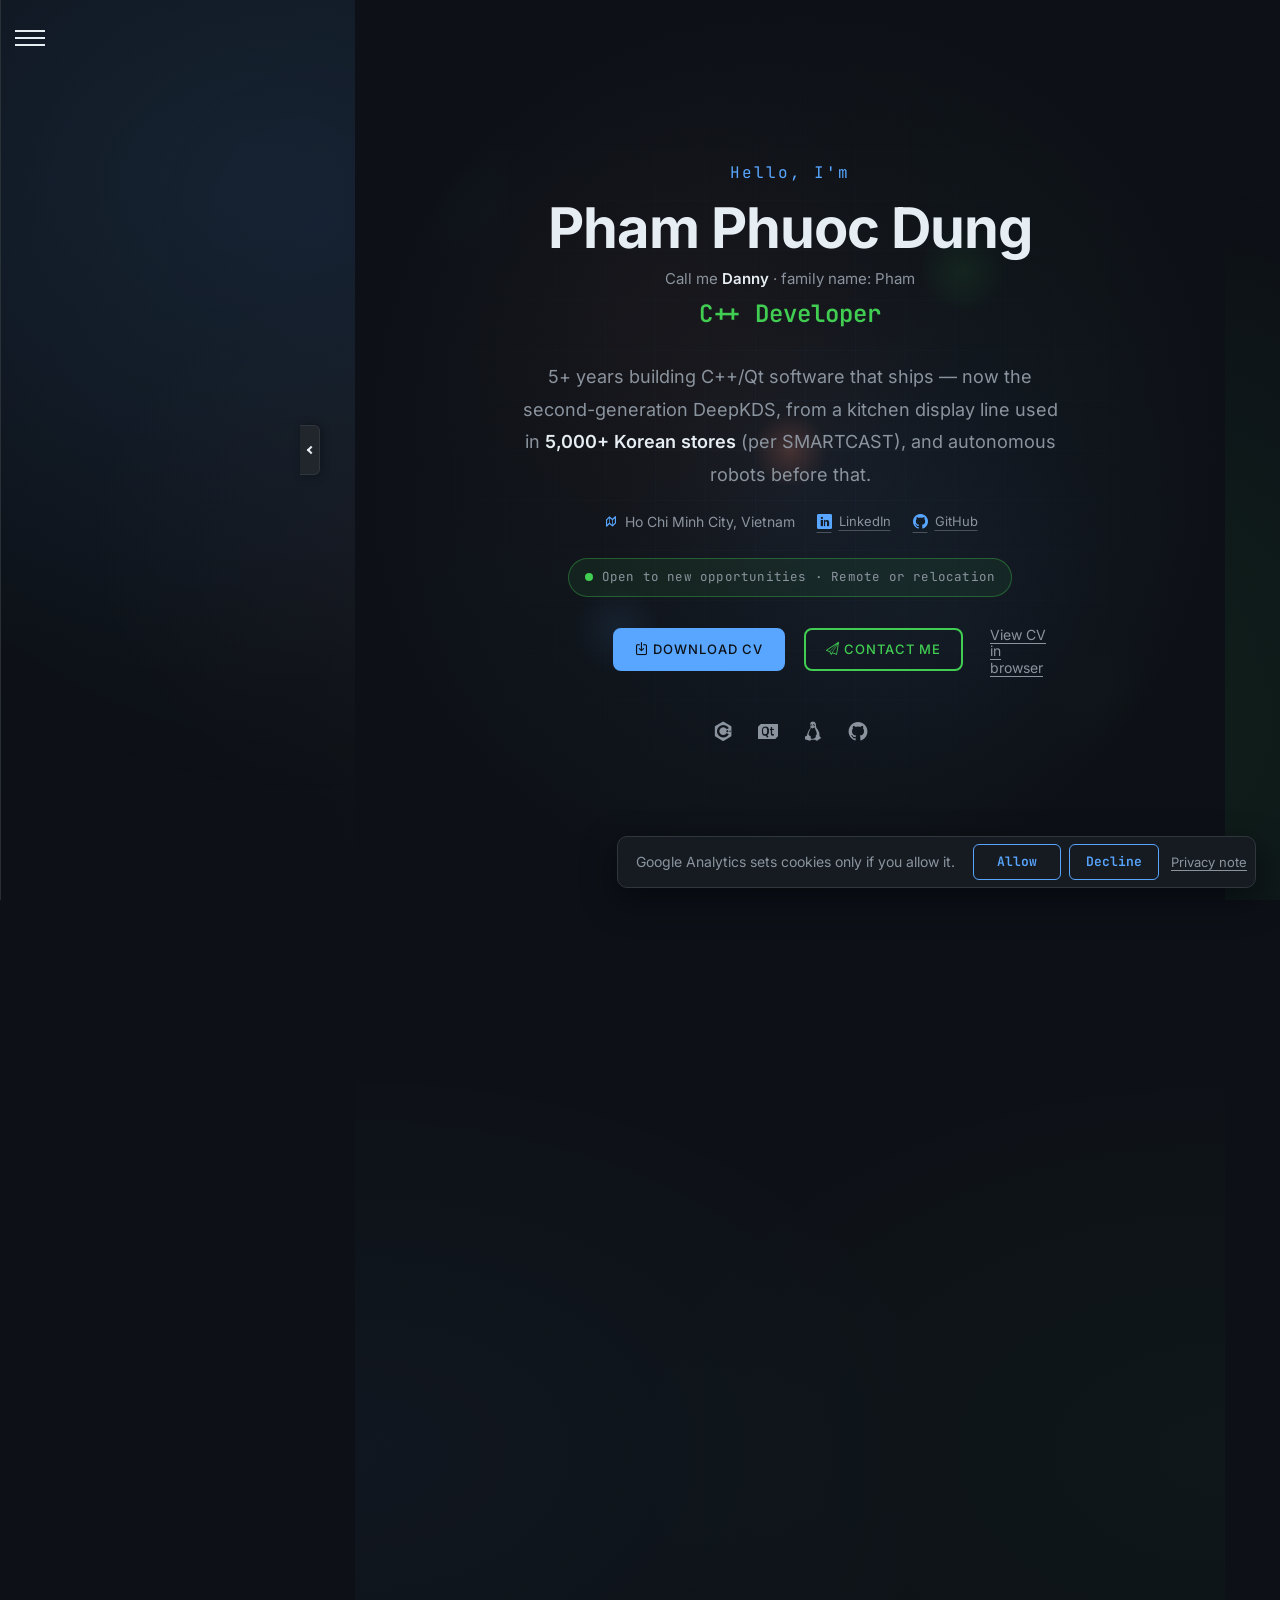
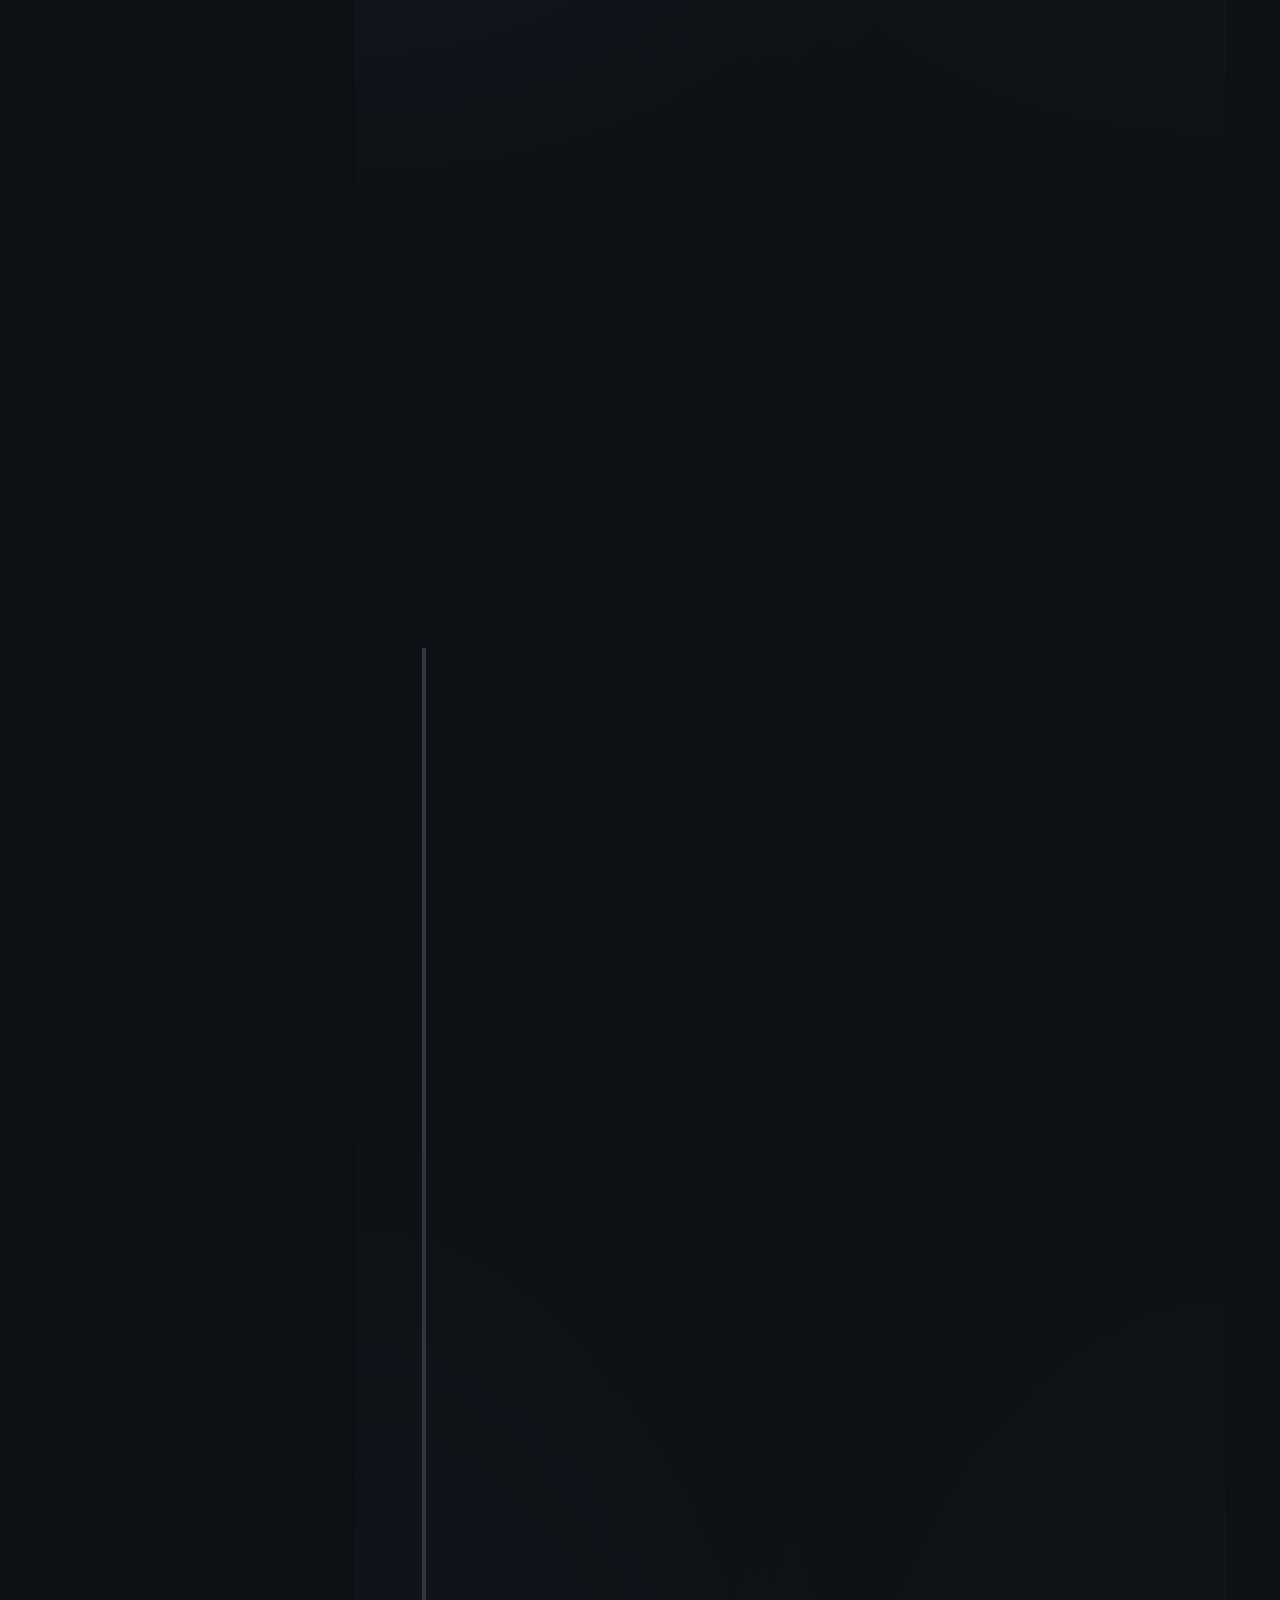
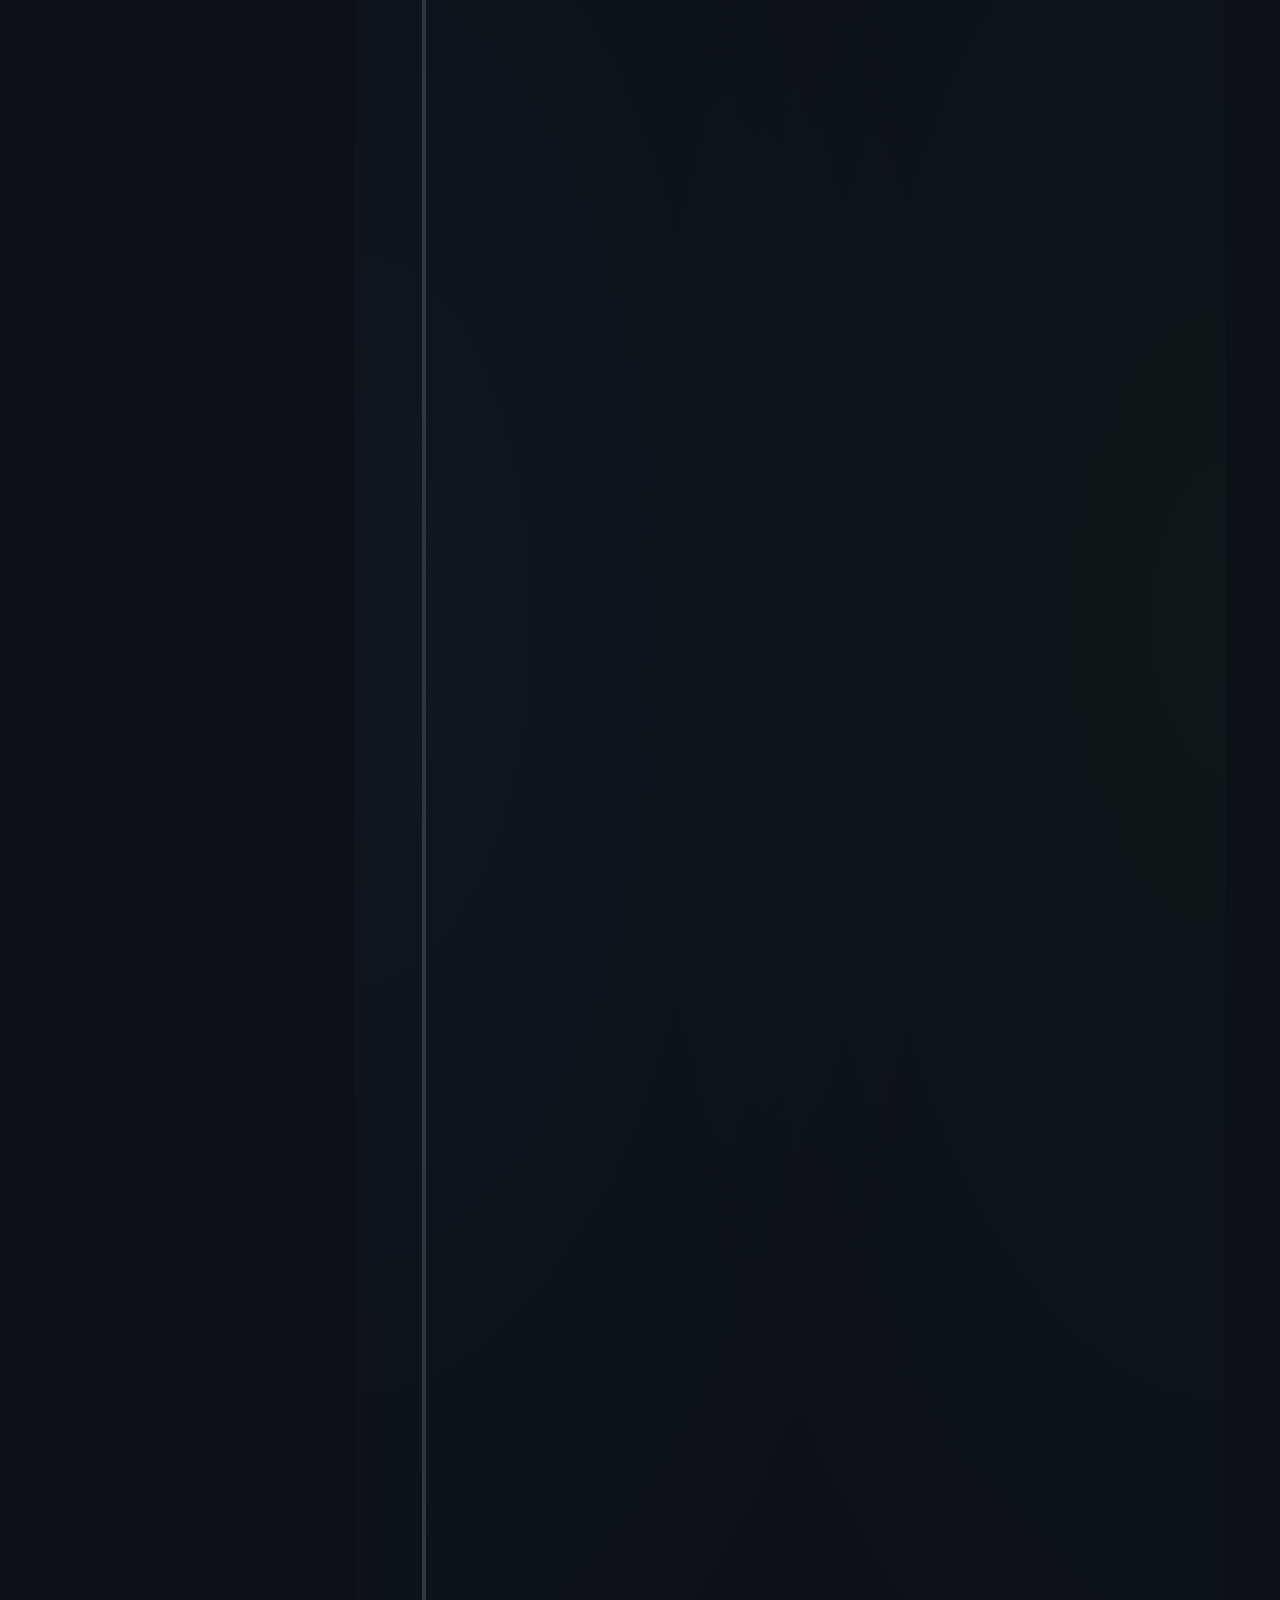
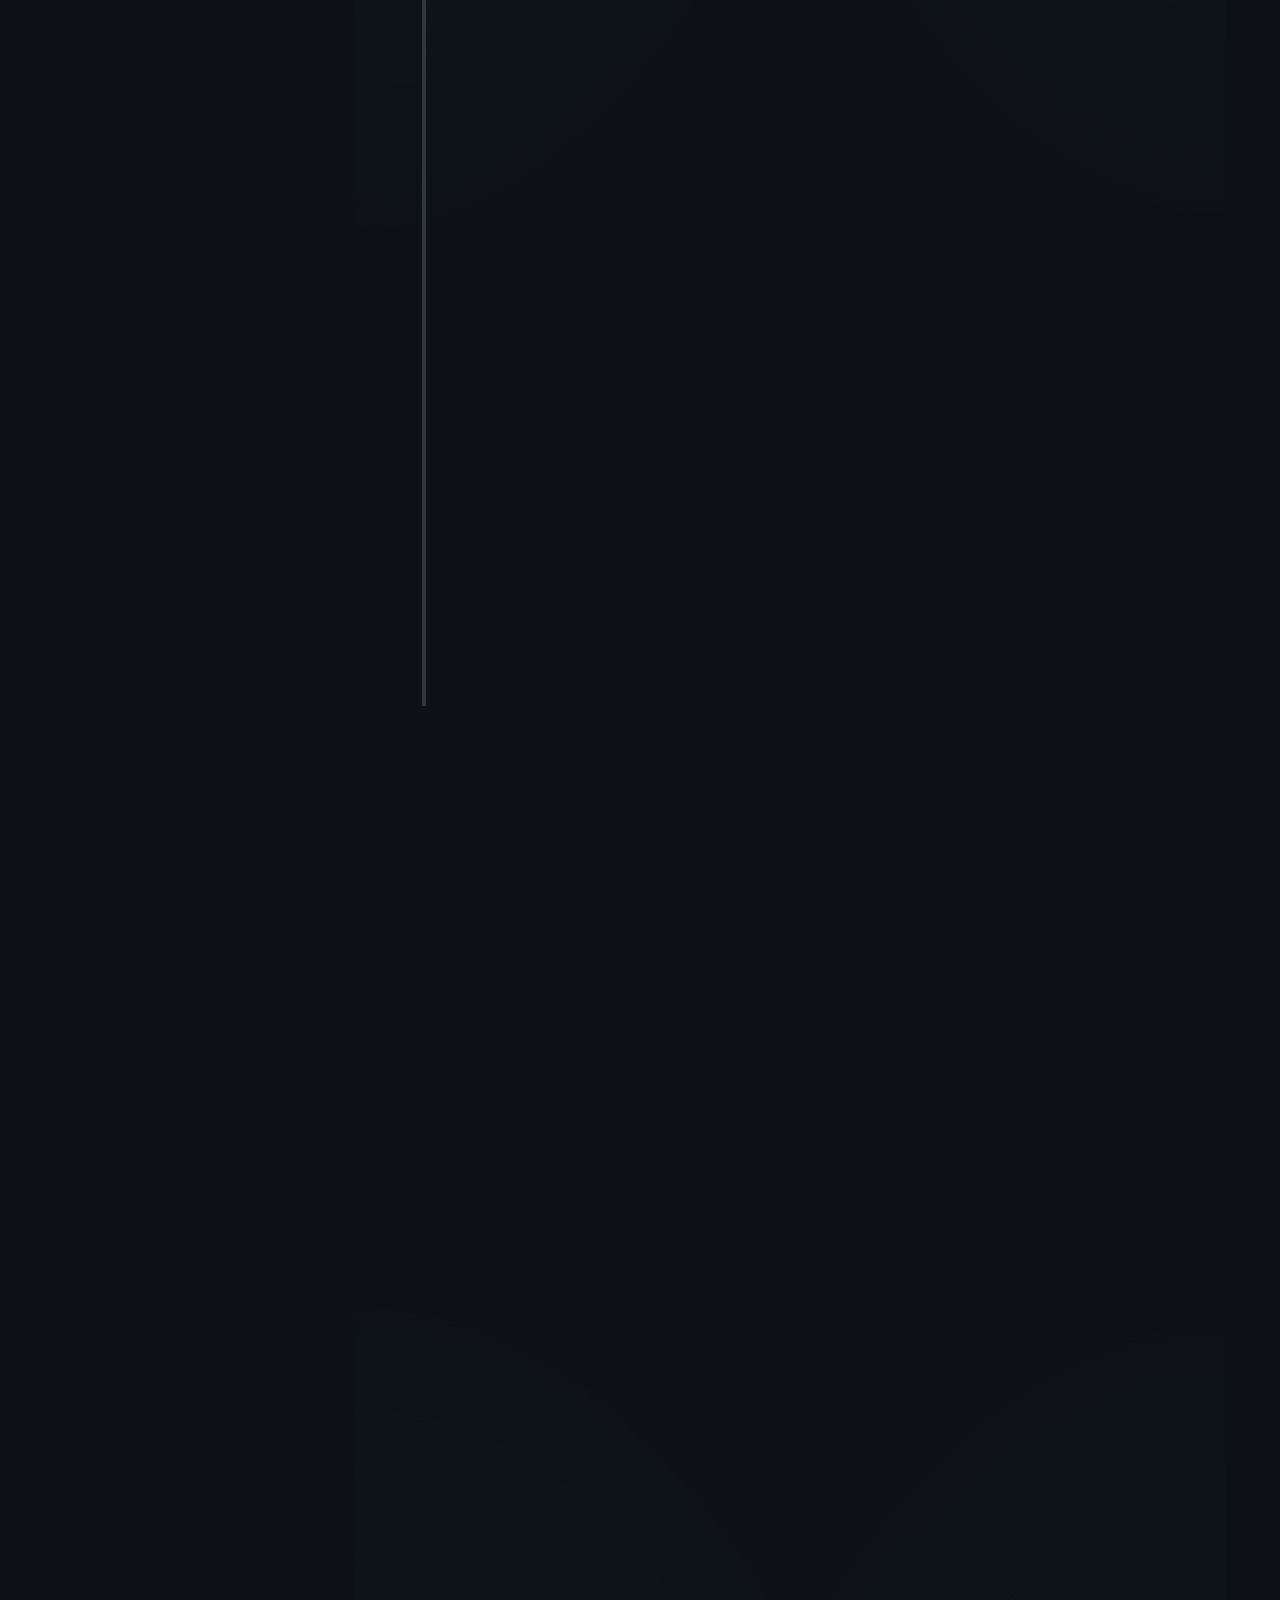
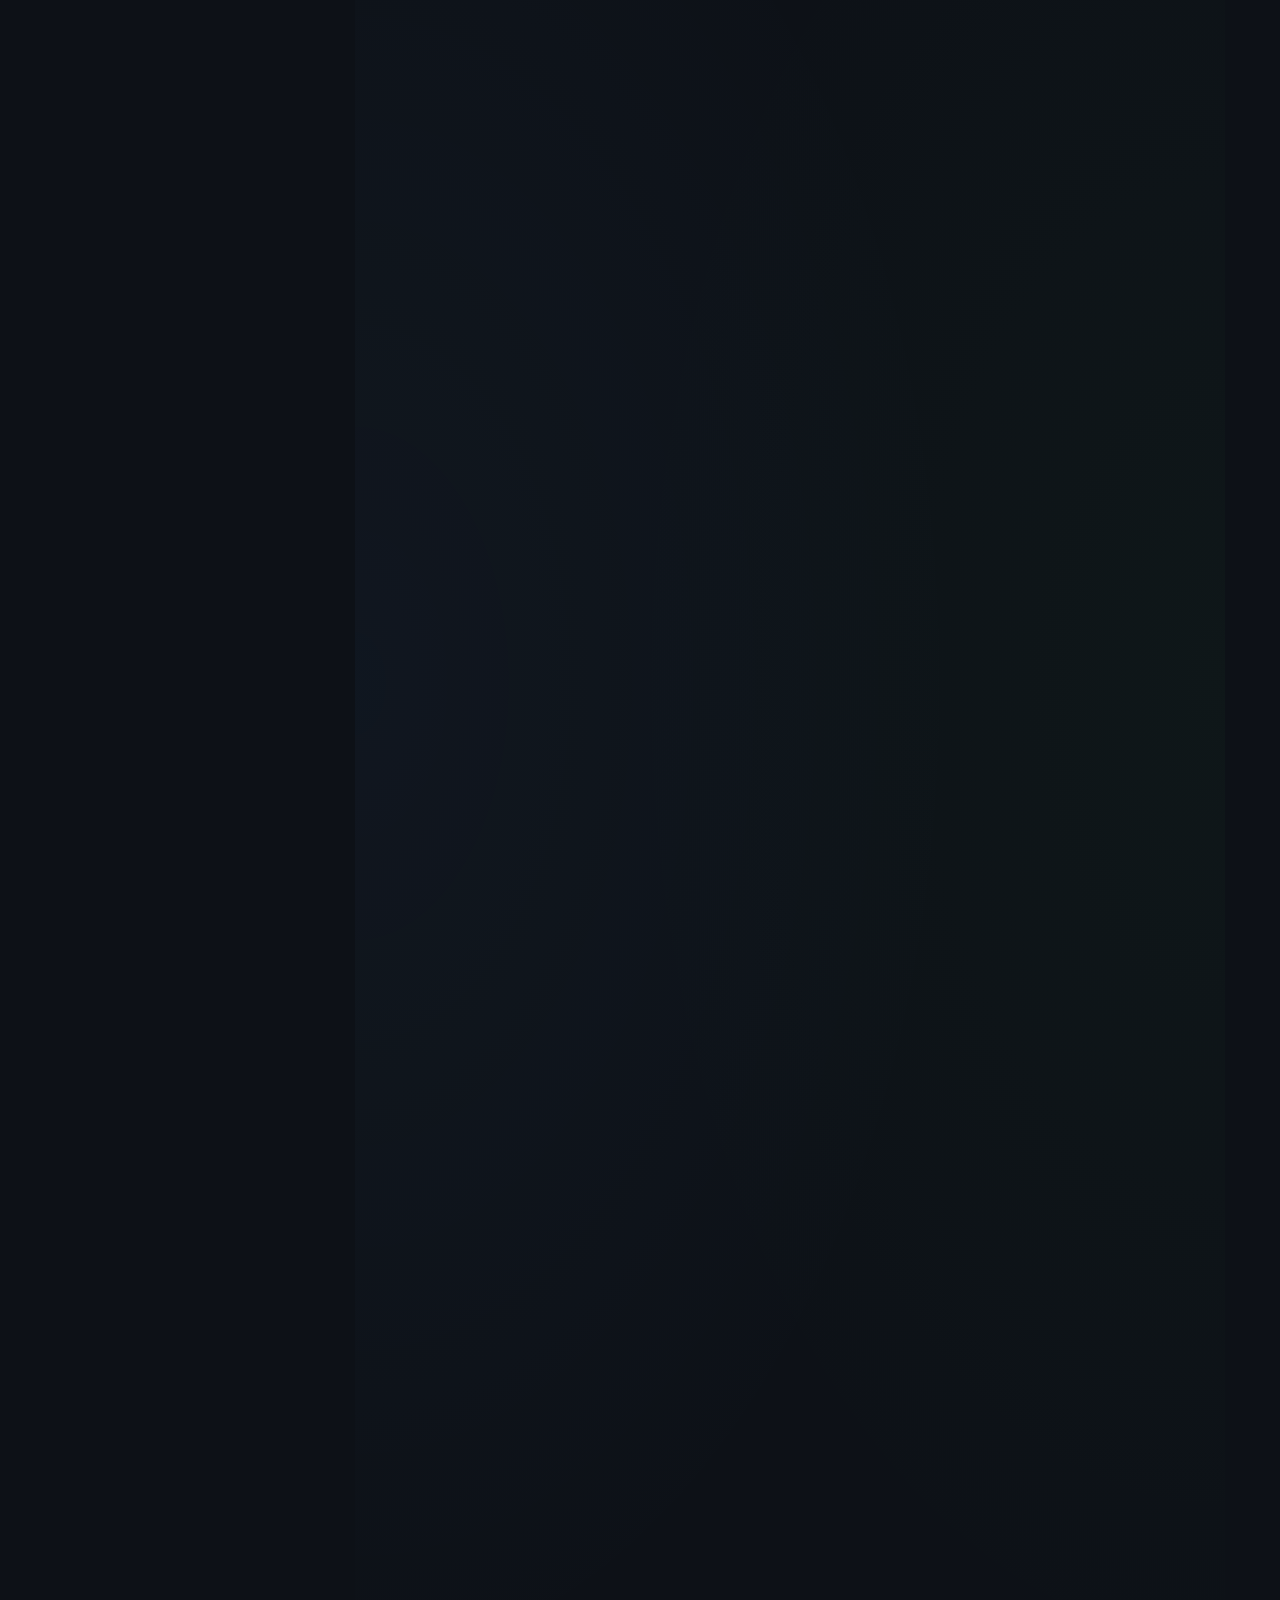
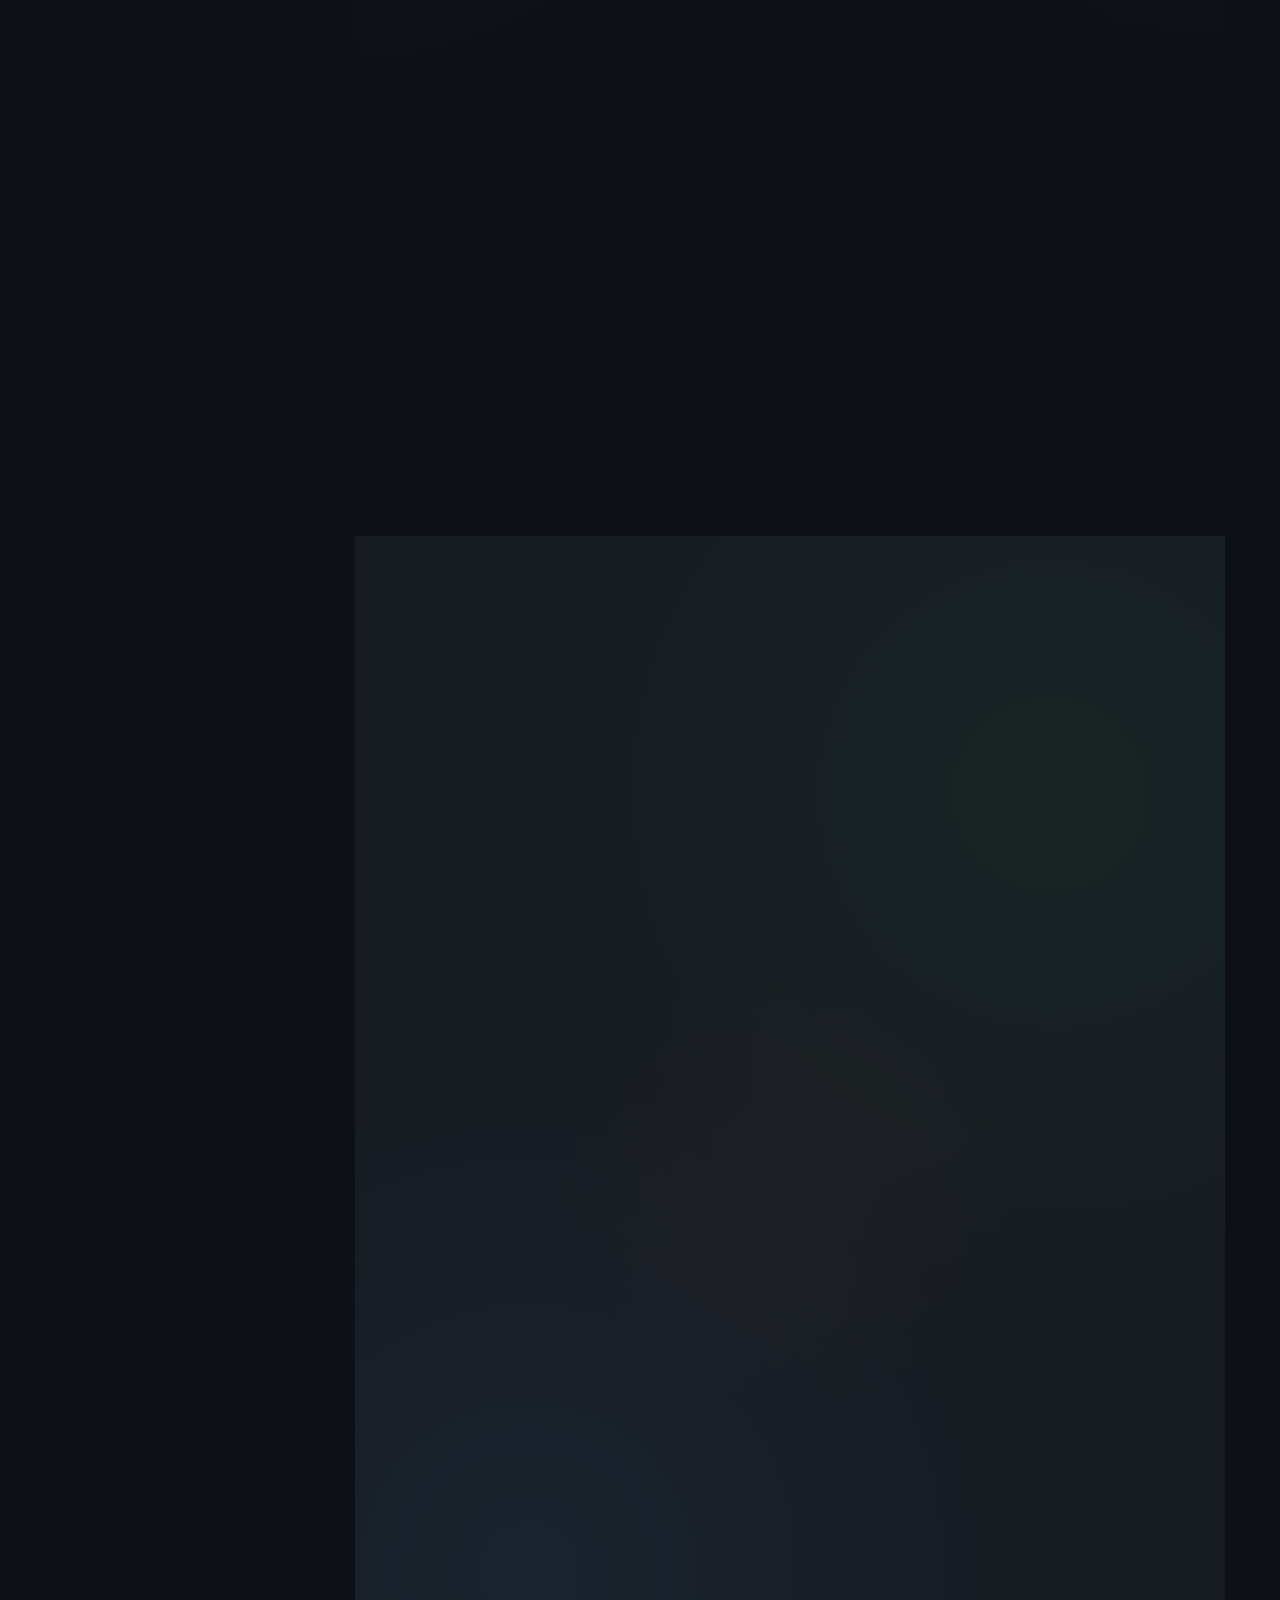
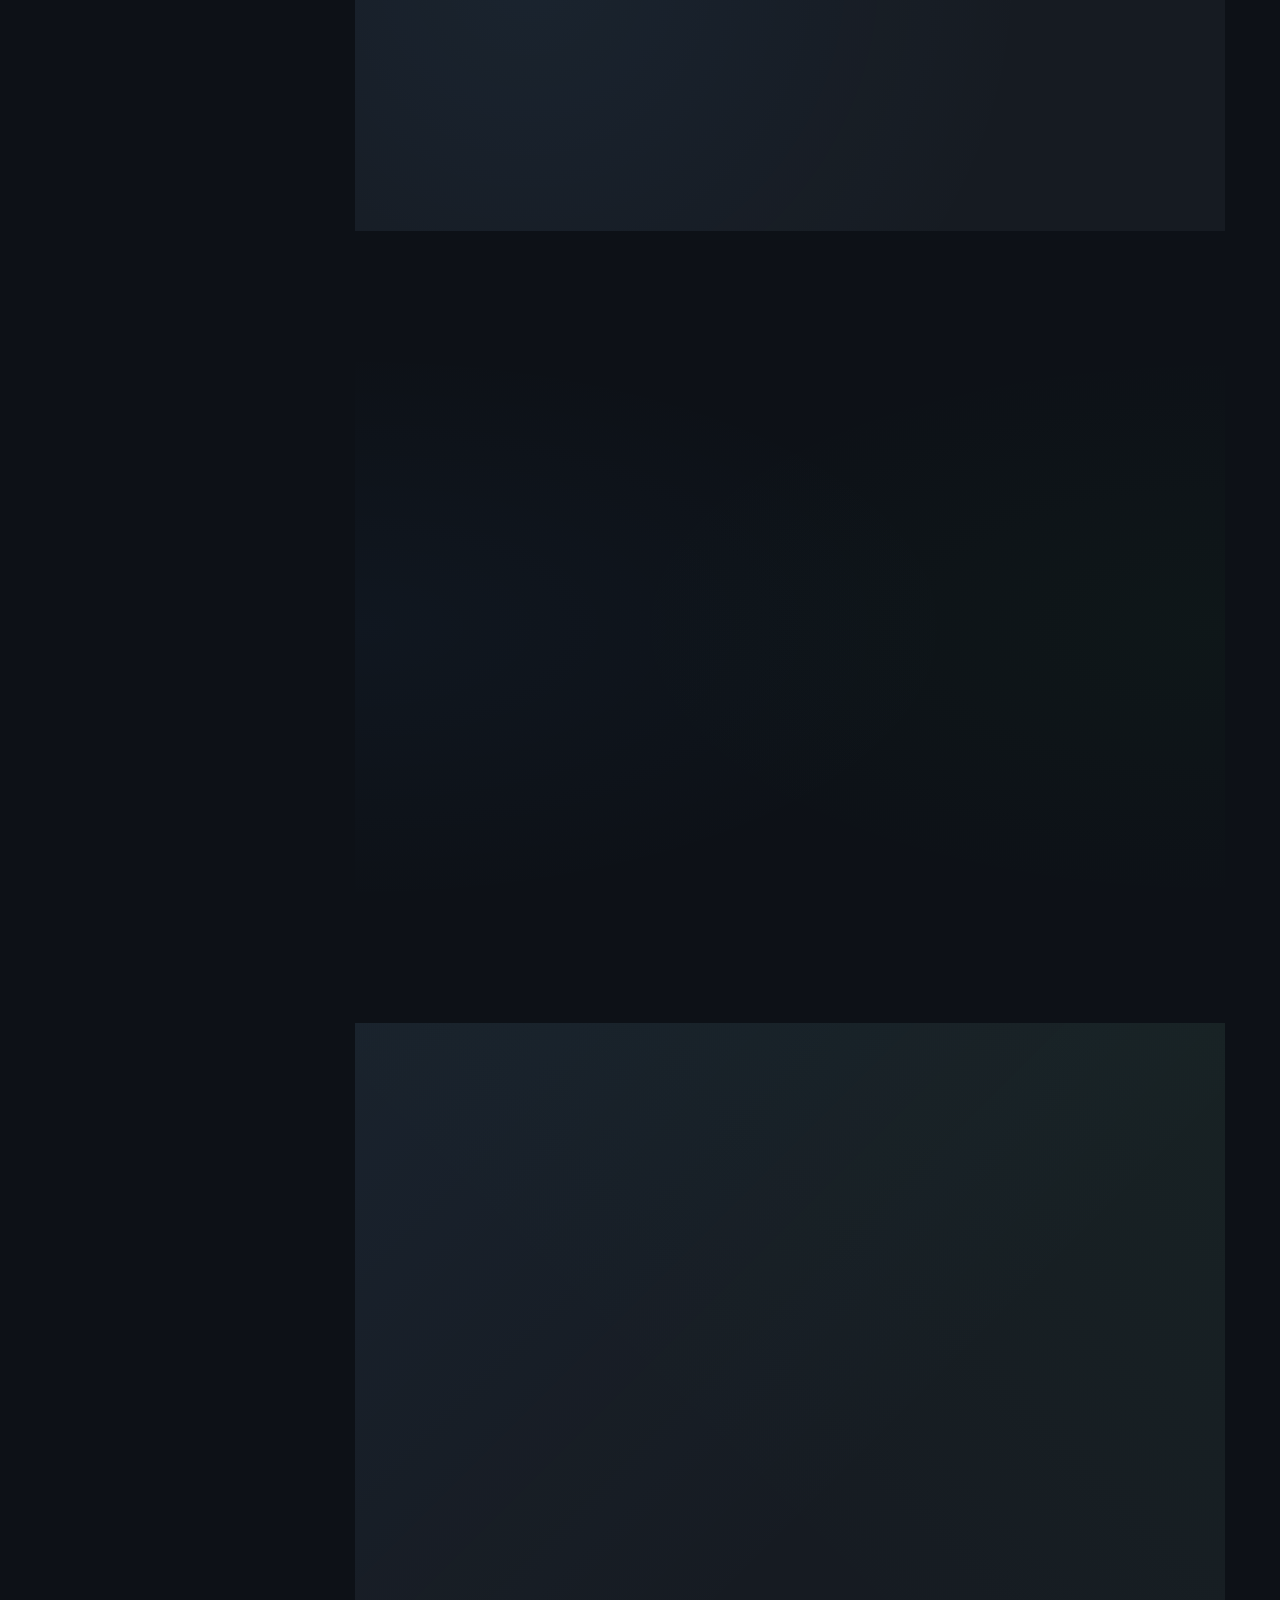
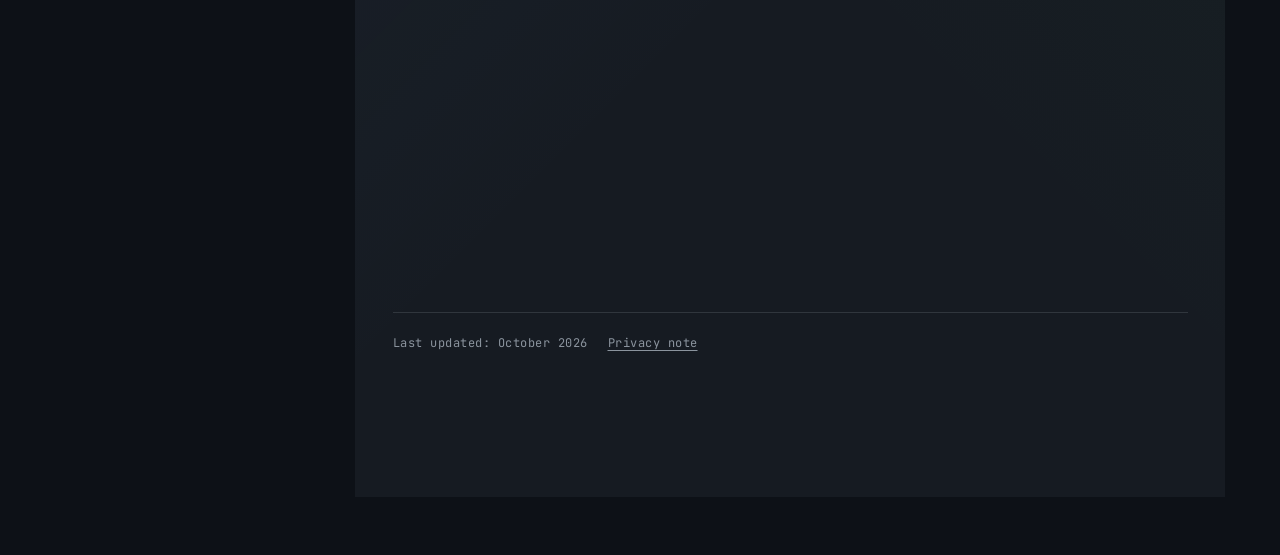
==== commit 6d6d658a: "Print the page as a five-page CV instead of 22 dark-themed pages Print and Save as PDF gave 22 pages" ====
--- a/index.html
+++ b/index.html
@@ -175,6 +175,10 @@
 	<link rel="stylesheet" href="css/bootstrap.css">
 	<!-- Theme style  -->
 	<link rel="stylesheet" href="css/style.css">
+	<!-- Print and Save as PDF: a short CV (header, About, Experience, Projects,
+	     Tech Stack, Education, Languages). media="print", so a visit never
+	     waits for it. The .print-only blocks below are hidden except on paper. -->
+	<link rel="stylesheet" href="css/print.css" media="print">
 	<!-- Without JavaScript: the master's-panel photo, which js/site.js
 	     otherwise sets once the panel is near. A stylesheet rather than an
 	     inline <style>, which the Content Security Policy would refuse. -->
@@ -289,6 +293,7 @@
 												<span class="hero-typed" aria-hidden="true" data-roles="C++ Developer|Qt/QML Developer|Robotics Engineer">C++ Developer</span>
 											</span>
 										</h2>
+										<p class="print-only print-contact" hidden>Ho Chi Minh City, Vietnam &middot; <a href="mailto:dung.phamphuoc308@gmail.com">dung.phamphuoc308@gmail.com</a> &middot; <a href="tel:+84932813052">+84 932 813 052</a> &middot; <a href="https://www.linkedin.com/in/ppdung/">linkedin.com/in/ppdung</a> &middot; <a href="https://ppdung.github.io/">ppdung.github.io</a></p>
 										<p class="hero-tagline">5+ years building C++/Qt software that ships &mdash; now the second-generation DeepKDS, from a kitchen display line used in <strong>5,000+ Korean stores</strong> (per SMARTCAST), and autonomous robots before that.</p>
 										<p class="hero-meta">
 											<span class="hero-meta__item"><i class="icon-map" aria-hidden="true"></i> Ho Chi Minh City, Vietnam</span>
@@ -973,6 +978,12 @@
 				</div>
 			</section>
 
+			<!-- Print only (css/print.css): the CV's Languages block. -->
+			<div class="print-only print-languages" hidden>
+				<h2>Languages</h2>
+				<p>Vietnamese (native) &middot; English: IELTS 6.5, TOEIC 850; used at work with SMARTCAST&rsquo;s Korean team since 2023</p>
+			</div>
+
 			<section id="contact" class="colorlib-contact" data-section="contact">
 				<div class="colorlib-narrow-content">
 					<div class="row">
@@ -1066,6 +1077,7 @@
 							</div>
 						</div>
 					</div>
+					<p class="print-only print-footer" hidden>Printed from <a href="https://ppdung.github.io/">https://ppdung.github.io/</a>, where each project has a case study online (Project details). CV (PDF): <a href="https://ppdung.github.io/CV_PhamPhuocDung.pdf">ppdung.github.io/CV_PhamPhuocDung.pdf</a></p>
 					<p class="site-updated"><span>Last updated: <time datetime="2026-10">October 2026</time></span> <a href="#privacy" class="site-updated__privacy" aria-haspopup="dialog">Privacy note</a></p>
 				</div>
 			</section>
--- a/css/style.css
+++ b/css/style.css
@@ -2106,14 +2106,6 @@
   }
 }
 
-@media print {
-  .stack-chips li,
-  .stack-evidence li {
-    border-color: #ccc !important;
-    background: #fff !important;
-  }
-}
-
 /* Education Section - Panel/Accordion */
 .panel-heading .panel-toggle {
   background-color: var(--accent-primary);
@@ -3220,92 +3212,8 @@
   }
 }
 
-/* ============================================
-   Print: recruiters do print these
-   ============================================ */
-@media print {
-  @page { margin: 14mm; }
-
-  body {
-    background: #fff !important;
-    color: #000 !important;
-    font-size: 11pt;
-  }
-
-  /* chrome that means nothing on paper. The nav needs the same specificity
-     the screen rule uses (#colorlib-aside > nav#colorlib-main-menu), since
-     that one is !important too. */
-  #colorlib-aside > nav#colorlib-main-menu,
-  #colorlib-aside #colorlib-main-menu .collapse,
-  .particles-container,
-  .grid-background,
-  .sidebar-toggle,
-  .sidebar-drag-handle,
-  .colorlib-nav-toggle,
-  .to-top,
-  .read-progress,
-  .skip-link,
-  .hero-buttons,
-  .hero-tech-icons,
-  #contact-form,
-  .project-placeholder,
-  .project-video,
-  .bullets-toggle,
-  .colorlib-contact .contact-cv,
-  #colorlib-aside .colorlib-footer a[download],
-  .consent,
-  .site-updated__privacy {
-    display: none !important;
-  }
-
-  /* the sidebar floats next to main on screen; stack it on paper */
-  #colorlib-aside,
-  #colorlib-main {
-    position: static !important;
-    width: 100% !important;
-    float: none !important;
-    padding: 0 !important;
-  }
-
-  /* everything is revealed on scroll, which never happens when printing */
-  .animate-box,
-  .panel-collapse {
-    opacity: 1 !important;
-    transform: none !important;
-    transition: none !important;
-    height: auto !important;
-    display: block !important;
-    visibility: visible !important;
-  }
-
-  .hero-typed::after {
-    display: none !important;
-  }
-
-  .timeline-label ul li.is-collapsed { display: list-item !important; }
-
-  section,
-  .project-card,
-  .timeline-entry,
-  .panel {
-    page-break-inside: avoid;
-    background: #fff !important;
-    border-color: #ccc !important;
-  }
-
-  h1, h2, h3, h4,
-  .timeline-label h3,
-  .project-info h3 { color: #000 !important; }
-
-  p, li, span { color: #222 !important; }
-
-  /* a printed page cannot be clicked, so spell the destination out */
-  a[href^="http"]:after {
-    content: " (" attr(href) ")";
-    font-size: 9pt;
-    color: #555;
-  }
-}
+/* Print and Save as PDF: css/print.css, linked with media="print" after
+   this file. Every print rule lives there. */
 
 /* ============================================
    Availability signal
@@ -3475,15 +3383,6 @@
   letter-spacing: 0.3px;
 }
 
-@media print {
-  .hero-availability {
-    border-color: #999 !important;
-    background: none !important;
-    color: #000 !important;
-  }
-  .hero-availability .status-dot { display: none !important; }
-}
-
 /* ==========================================================================
    Photographs
    The portrait and the two product photos are <picture> elements: a WebP
@@ -3991,13 +3890,6 @@
   .project-modal.is-closing .project-modal__dialog,
   .project-modal.is-closing .project-modal__backdrop {
     animation: none;
-  }
-}
-
-@media print {
-  .project-modal,
-  .project-details-btn {
-    display: none !important;
   }
 }
 
@@ -4326,13 +4218,6 @@
   }
 }
 
-@media print {
-  .panel--master .panel-body::before,
-  .panel--master .panel-body::after {
-    display: none !important;
-  }
-}
-
 /* ==========================================================================
    Project card imagery
    A lazily loaded <picture> (see "Photographs") cropped to a 200px band.
@@ -4365,14 +4250,6 @@
   font-family: 'JetBrains Mono', 'JetBrains Mono Fallback', monospace;
   font-size: 11px;
   letter-spacing: 0.04em;
-}
-
-/* Print kept these as empty bands, since print drops backgrounds; the
-   photos stay off paper as the videos and icon placeholders do. */
-@media print {
-  .project-image img {
-    display: none !important;
-  }
 }
 
 /* ==========================================================================
--- a/css/print.css
+++ b/css/print.css
@@ -0,0 +1,629 @@
+/* ==========================================================================
+   Print and "Save as PDF": a short CV, not a picture of the dark screen.
+
+   Linked with media="print" after style.css on / and /vi/, so a visit never
+   waits for it. Recruiters print the page or save it as a PDF to attach to
+   an applicant record; before this file that gave 22 pages, the first one
+   blank, with the name in light grey (near-white with "Background
+   graphics" ticked) and a dark frame round every page.
+
+   What reaches paper:
+   - a CV header: the name, "Danny", the role line (the heading's own text,
+     not the typing animation) and a print-only contact line (.print-contact:
+     location, email, phone, LinkedIn, the portfolio address);
+   - About, with its focus areas as one line of text;
+   - Experience with every contribution bullet, the folded ones included;
+   - each project's title and one-paragraph summary;
+   - Tech Stack as plain keyword lines (the skill cards stay off);
+   - Education, a print-only Languages block (.print-languages), and a
+     footer line (.print-footer) pointing to the site and its case studies.
+   Everything else (sidebar, hero decoration and buttons, the availability
+   line, consent notice, videos and photos, timeline glyphs, the contact
+   form, the dialogs) stays off paper.
+
+   Why a layer: the screen theme sets many colours, sizes and positions with
+   !important, often behind an id (#colorlib-hero .hero-name). Important
+   declarations inside a cascade layer outrank important declarations
+   outside any layer, whatever their specificity, so every rule here is
+   !important inside @layer print and needs no specificity contest. That
+   includes Bootstrap's own print reset (bootstrap.css), which still
+   supplies transparent backgrounds and black text for anything not named
+   here.
+
+   Page breaks: a heading never ends a page (break-after: avoid on headings,
+   each job's title and project line, and each section's heading row), a
+   bullet, project or degree is never split, and nothing has a fixed height
+   that could push an empty page out.
+
+   Links: mailto:, tel: and in-page links print as their text. An http(s)
+   link in the body prints its address after the text, in angle brackets
+   (as RFC 3986, appendix C, suggests for addresses in running text), since
+   paper cannot be clicked; the header and footer links already show theirs.
+   ========================================================================== */
+
+@page {
+  margin: 14mm 15mm;
+}
+
+@layer print {
+  :root {
+    color-scheme: light !important;
+  }
+
+  /* Also while a dialog or the phone menu is open (body.modal-open,
+     body.offcanvas lock the page's scrolling). */
+  html,
+  body {
+    position: static !important;
+    height: auto !important;
+    overflow: visible !important;
+    background: #fff !important;
+  }
+
+  body {
+    color: #111 !important;
+    font-family: 'Inter', 'Inter Fallback', Arial, sans-serif !important;
+    font-size: 9.5pt !important;
+    line-height: 1.42 !important;
+  }
+
+  /* Dark text on white everywhere, background graphics on or off. */
+  #colorlib-page *,
+  #colorlib-page *::before,
+  #colorlib-page *::after {
+    color: #111 !important;
+    -webkit-text-fill-color: currentColor !important;
+    background: transparent !important;
+    box-shadow: none !important;
+    text-shadow: none !important;
+    filter: none !important;
+    opacity: 1 !important;
+    animation: none !important;
+    transition: none !important;
+    font-family: inherit !important;
+    letter-spacing: normal !important;
+  }
+
+  /* ---------------------------------------------------------------------
+     Off paper
+     --------------------------------------------------------------------- */
+  .skip-link,
+  .consent,
+  .read-progress,
+  .to-top,
+  .project-modal,
+  .sidebar-toggle,
+  .colorlib-nav-toggle,
+  #colorlib-aside,
+  #colorlib-hero .particles-container,
+  #colorlib-hero .grid-background,
+  #colorlib-hero .hero-overlay,
+  #colorlib-hero .hero-greeting,
+  #colorlib-hero .hero-typed-box,
+  #colorlib-hero .hero-typed,
+  #colorlib-hero .hero-tagline,
+  #colorlib-hero .hero-meta,
+  #colorlib-hero .hero-availability,
+  #colorlib-hero .hero-buttons,
+  #colorlib-hero .hero-tech-icons,
+  .heading-meta,
+  #colorlib-main #about .colorlib-heading,
+  .about-highlights i,
+  .timeline-icon,
+  .timeline-centered .timeline-entry.begin,
+  .bullets-toggle,
+  .project-image,
+  .project-placeholder,
+  .project-video,
+  .project-stats,
+  .project-note,
+  .project-links,
+  .project-tags,
+  .tech-category,
+  .stack-evidence,
+  #contact .colorlib-narrow-content > .row,
+  .site-updated__privacy {
+    display: none !important;
+  }
+
+  /* Print-only blocks carry the hidden attribute, so they never show on
+     screen, to screen readers, or without this file. */
+  .print-only[hidden] {
+    display: block !important;
+  }
+
+  /* ---------------------------------------------------------------------
+     One plain column: no sidebar offset, no full-screen hero, no grid
+     gutters, no reveal-on-scroll state
+     --------------------------------------------------------------------- */
+  #colorlib-page,
+  .container-wrap,
+  #colorlib-main,
+  #colorlib-main section,
+  #colorlib-main .colorlib-narrow-content,
+  #colorlib-main .container-fluid,
+  #colorlib-main .row,
+  #colorlib-main [class*="col-"],
+  #colorlib-hero .hero-content,
+  #colorlib-hero .slider-text-inner,
+  #colorlib-hero .hero-desc {
+    position: static !important;
+    float: none !important;
+    width: auto !important;
+    max-width: none !important;
+    height: auto !important;
+    min-height: 0 !important;
+    margin: 0 !important;
+    padding: 0 !important;
+    left: auto !important;
+    right: auto !important;
+    transform: none !important;
+    border: 0 !important;
+    overflow: visible !important;
+    text-align: left !important;
+  }
+
+  #colorlib-main section,
+  #colorlib-main .colorlib-narrow-content,
+  #colorlib-main .row,
+  #colorlib-main [class*="col-"],
+  #colorlib-hero .hero-content,
+  #colorlib-hero .slider-text-inner,
+  #colorlib-hero .hero-desc {
+    display: block !important;
+  }
+
+  #colorlib-main section,
+  .print-languages {
+    margin: 0 0 11pt !important;
+  }
+
+  .animate-box {
+    visibility: visible !important;
+    transform: none !important;
+  }
+
+  /* Decoration drawn by pseudo-elements. The hero's glow is twice the page
+     wide; left in, Chrome shrank every page to fit it. */
+  #colorlib-main::before,
+  #colorlib-main::after,
+  #colorlib-main section::before,
+  #colorlib-main section::after,
+  .row::before,
+  .row::after,
+  .container-fluid::before,
+  .container-fluid::after {
+    display: none !important;
+  }
+
+  /* ---------------------------------------------------------------------
+     Header: name, Danny, role, contact line
+     --------------------------------------------------------------------- */
+  #colorlib-main #colorlib-hero {
+    margin: 0 0 11pt !important;
+    padding: 0 0 7pt !important;
+    border-bottom: 1.2pt solid #111 !important;
+  }
+
+  #colorlib-hero .hero-name {
+    position: static !important;
+    left: auto !important;
+    transform: none !important;
+    margin: 0 !important;
+    padding: 0 !important;
+    font-size: 21pt !important;
+    font-weight: 700 !important;
+    line-height: 1.15 !important;
+    text-align: left !important;
+    white-space: normal !important;
+    overflow: visible !important;
+  }
+
+  #colorlib-hero .hero-aka {
+    margin: 1pt 0 0 !important;
+    font-size: 9.5pt !important;
+    color: #444 !important;
+    text-align: left !important;
+  }
+
+  #colorlib-hero .hero-aka strong {
+    color: #111 !important;
+  }
+
+  #colorlib-hero .hero-typing {
+    height: auto !important;
+    min-height: 0 !important;
+    margin: 4pt 0 0 !important;
+    padding: 0 !important;
+    font-size: 12pt !important;
+    font-weight: 600 !important;
+    line-height: 1.3 !important;
+    text-align: left !important;
+    overflow: visible !important;
+  }
+
+  /* The heading's one-line description, otherwise read only by screen
+     readers, is the printed role. */
+  #colorlib-hero .hero-typing .sr-only {
+    position: static !important;
+    width: auto !important;
+    height: auto !important;
+    margin: 0 !important;
+    overflow: visible !important;
+    clip: auto !important;
+    clip-path: none !important;
+    white-space: normal !important;
+  }
+
+  #colorlib-hero .print-contact {
+    margin: 4pt 0 0 !important;
+    font-size: 9.5pt !important;
+    line-height: 1.5 !important;
+  }
+
+  /* ---------------------------------------------------------------------
+     Section headings
+     --------------------------------------------------------------------- */
+  #colorlib-main .colorlib-heading,
+  #about .heading-meta,
+  .print-languages h2 {
+    display: block !important;
+    position: static !important;
+    margin: 0 0 5pt !important;
+    padding: 3pt 0 2pt !important;
+    border: 0 !important;
+    border-bottom: 0.75pt solid #888 !important;
+    font-size: 11.5pt !important;
+    font-weight: 700 !important;
+    /* Room above the capitals for Vietnamese stacked marks (VẤN, VỀ): at
+       1.3 with no padding, the top of the Ấ that opened a page printed on
+       the foot of the page before. */
+    line-height: 1.5 !important;
+    text-transform: uppercase !important;
+    overflow: visible !important;
+    break-after: avoid !important;
+  }
+
+  #colorlib-main .colorlib-heading::before,
+  #colorlib-main .colorlib-heading::after {
+    display: none !important;
+  }
+
+  /* Each heading sits in its own row, the content in the next one. */
+  #colorlib-main .colorlib-narrow-content > .row:first-child {
+    break-after: avoid !important;
+  }
+
+  /* ---------------------------------------------------------------------
+     Running text
+     --------------------------------------------------------------------- */
+  #colorlib-main p,
+  #colorlib-main li {
+    margin: 0 0 3pt !important;
+    font-size: 9.5pt !important;
+    line-height: 1.42 !important;
+    orphans: 2 !important;
+    widows: 2 !important;
+  }
+
+  #colorlib-main strong,
+  #colorlib-main b {
+    font-weight: 700 !important;
+  }
+
+  #colorlib-main a {
+    border: 0 !important;
+    text-decoration: none !important;
+  }
+
+  /* Bootstrap's print rule appends every href; only http(s) links in the
+     body get theirs, and the header and footer already show it as text. */
+  #colorlib-page a::after {
+    content: none !important;
+  }
+
+  #colorlib-main a[href^="http"]::after {
+    content: " <" attr(href) ">" !important;
+    display: inline !important;
+    position: static !important;
+    font-size: 8pt !important;
+    color: #444 !important;
+    overflow-wrap: anywhere !important;
+  }
+
+  #colorlib-main .print-contact a::after,
+  #colorlib-main .print-footer a::after {
+    content: none !important;
+  }
+
+  /* About: the focus areas as one line */
+  #about .about-intro {
+    font-size: 10pt !important;
+  }
+
+  #about .about-highlights {
+    display: block !important;
+    margin: 3pt 0 0 !important;
+    padding: 0 !important;
+    font-size: 9pt !important;
+  }
+
+  #about .highlight-item,
+  #about .highlight-item span {
+    display: inline !important;
+    margin: 0 !important;
+    padding: 0 !important;
+    border: 0 !important;
+    font-size: 9pt !important;
+    font-weight: 400 !important;
+  }
+
+  /* Separators go after each item, so the markup's own white space follows
+     them ("C++," rather than "C++ ,"). */
+  #about .highlight-item:not(:last-child)::after {
+    content: " \00B7" !important;
+    display: inline !important;
+    position: static !important;
+  }
+
+  /* ---------------------------------------------------------------------
+     Experience: every bullet, no glyphs or connector
+     --------------------------------------------------------------------- */
+  .timeline-centered,
+  .timeline-centered .timeline-entry,
+  .timeline-centered .timeline-entry .timeline-entry-inner,
+  .timeline-centered .timeline-entry .timeline-entry-inner .timeline-label {
+    display: block !important;
+    position: static !important;
+    float: none !important;
+    width: auto !important;
+    margin: 0 !important;
+    padding: 0 !important;
+    border: 0 !important;
+    left: auto !important;
+    transform: none !important;
+    break-inside: auto !important;
+  }
+
+  .timeline-centered::before,
+  .timeline-centered::after,
+  .timeline-centered .timeline-entry::before,
+  .timeline-centered .timeline-entry::after,
+  .timeline-centered .timeline-entry .timeline-entry-inner::before,
+  .timeline-centered .timeline-entry .timeline-entry-inner::after,
+  .timeline-centered .timeline-entry .timeline-entry-inner .timeline-label::before,
+  .timeline-centered .timeline-entry .timeline-entry-inner .timeline-label::after {
+    display: none !important;
+  }
+
+  .timeline-centered .timeline-entry {
+    margin: 0 0 8pt !important;
+  }
+
+  /* A job's title, its dates and its project line stay together, and with
+     the first bullet. */
+  #experience .timeline-label h3 {
+    margin: 0 0 2pt !important;
+    padding: 0 !important;
+    font-size: 10.5pt !important;
+    font-weight: 700 !important;
+    line-height: 1.3 !important;
+    text-transform: none !important;
+    overflow: visible !important;
+    break-after: avoid !important;
+    break-inside: avoid !important;
+  }
+
+  #experience .timeline-label h3 span {
+    display: block !important;
+    margin: 1pt 0 0 !important;
+    font-size: 9pt !important;
+    font-weight: 400 !important;
+    color: #444 !important;
+  }
+
+  #experience .timeline-label .timeline-project {
+    margin: 0 0 2pt !important;
+    padding: 0 !important;
+    border: 0 !important;
+    break-after: avoid !important;
+    break-inside: avoid !important;
+  }
+
+  #experience .timeline-label ul {
+    margin: 0 !important;
+    padding: 0 0 0 12pt !important;
+    list-style: disc outside !important;
+  }
+
+  #experience .timeline-label ul li,
+  #experience .timeline-label ul li.is-collapsed {
+    display: list-item !important;
+    list-style: disc outside !important;
+    margin: 0 0 1.5pt !important;
+    padding: 0 !important;
+    break-inside: avoid !important;
+  }
+
+  #experience .timeline-label ul li::before {
+    display: none !important;
+  }
+
+  /* ---------------------------------------------------------------------
+     Projects: title and summary
+     --------------------------------------------------------------------- */
+  #colorlib-main .projects-grid > [class*="col-"] {
+    margin: 0 0 6pt !important;
+  }
+
+  #colorlib-main .project-card,
+  #colorlib-main .project-info {
+    display: block !important;
+    position: static !important;
+    height: auto !important;
+    min-height: 0 !important;
+    margin: 0 !important;
+    padding: 0 !important;
+    border: 0 !important;
+    transform: none !important;
+    overflow: visible !important;
+    break-inside: avoid !important;
+  }
+
+  #colorlib-main .project-info h3 {
+    margin: 0 0 1pt !important;
+    padding: 0 !important;
+    font-size: 10.5pt !important;
+    font-weight: 700 !important;
+    line-height: 1.3 !important;
+    text-transform: none !important;
+    break-after: avoid !important;
+  }
+
+  /* ---------------------------------------------------------------------
+     Tech Stack: one line of keywords per group
+     --------------------------------------------------------------------- */
+  /* Five short lines: kept on one page. */
+  #tech-stack .stack-groups {
+    display: block !important;
+    margin: 0 !important;
+    padding: 0 !important;
+    break-inside: avoid !important;
+  }
+
+  #tech-stack .stack-group {
+    display: block !important;
+    margin: 0 0 2pt !important;
+    padding: 0 !important;
+    border: 0 !important;
+    break-inside: avoid !important;
+  }
+
+  #tech-stack .stack-group dt,
+  #tech-stack .stack-group dd,
+  #tech-stack .stack-chips,
+  #tech-stack .stack-chips li {
+    display: inline !important;
+    margin: 0 !important;
+    padding: 0 !important;
+    border: 0 !important;
+    font-size: 9.5pt !important;
+    line-height: 1.42 !important;
+    text-transform: none !important;
+  }
+
+  #tech-stack .stack-group dt {
+    font-weight: 700 !important;
+  }
+
+  #tech-stack .stack-group dt::after {
+    content: ": " !important;
+  }
+
+  #tech-stack .stack-chips li {
+    font-weight: 400 !important;
+  }
+
+  #tech-stack .stack-chips li::before {
+    content: none !important;
+  }
+
+  #tech-stack .stack-chips li:not(:last-child)::after {
+    content: "," !important;
+    display: inline !important;
+    position: static !important;
+  }
+
+  /* ---------------------------------------------------------------------
+     Education: every panel open, the toggle printed as a heading
+     --------------------------------------------------------------------- */
+  #education .fancy-collapse-panel,
+  #education .panel-group,
+  #education .panel,
+  #education .panel-heading,
+  #education .panel-body {
+    display: block !important;
+    position: static !important;
+    margin: 0 !important;
+    padding: 0 !important;
+    border: 0 !important;
+    min-height: 0 !important;
+    overflow: visible !important;
+  }
+
+  #education .panel {
+    margin: 0 0 6pt !important;
+    break-inside: avoid !important;
+  }
+
+  #education .panel-heading,
+  #education .panel-title {
+    margin: 0 0 1pt !important;
+    padding: 0 !important;
+    break-after: avoid !important;
+  }
+
+  #education .panel-toggle {
+    display: block !important;
+    width: auto !important;
+    margin: 0 !important;
+    padding: 0 !important;
+    border: 0 !important;
+    font-size: 10.5pt !important;
+    font-weight: 700 !important;
+    line-height: 1.3 !important;
+    text-align: left !important;
+    text-transform: none !important;
+    white-space: normal !important;
+  }
+
+  #education .panel-toggle::before,
+  #education .panel-toggle::after,
+  #education .panel-body::before,
+  #education .panel-body::after {
+    display: none !important;
+  }
+
+  #education .panel-collapse {
+    display: block !important;
+    height: auto !important;
+    visibility: visible !important;
+  }
+
+  #education .panel-body ul {
+    margin: 0 !important;
+    padding: 0 0 0 12pt !important;
+    list-style: disc outside !important;
+  }
+
+  #education .panel-body li {
+    display: list-item !important;
+    list-style: disc outside !important;
+    margin: 0 0 1.5pt !important;
+    break-inside: avoid !important;
+  }
+
+  /* ---------------------------------------------------------------------
+     Languages and footer (print-only), and the last-updated line
+     --------------------------------------------------------------------- */
+  .print-languages {
+    break-inside: avoid !important;
+  }
+
+  #colorlib-main .print-footer {
+    margin: 4pt 0 0 !important;
+    padding: 5pt 0 0 !important;
+    border-top: 0.75pt solid #888 !important;
+    font-size: 8.5pt !important;
+    break-inside: avoid !important;
+  }
+
+  #colorlib-main .site-updated {
+    display: block !important;
+    margin: 1pt 0 0 !important;
+    padding: 0 !important;
+    border: 0 !important;
+    font-size: 8.5pt !important;
+    text-align: left !important;
+  }
+}
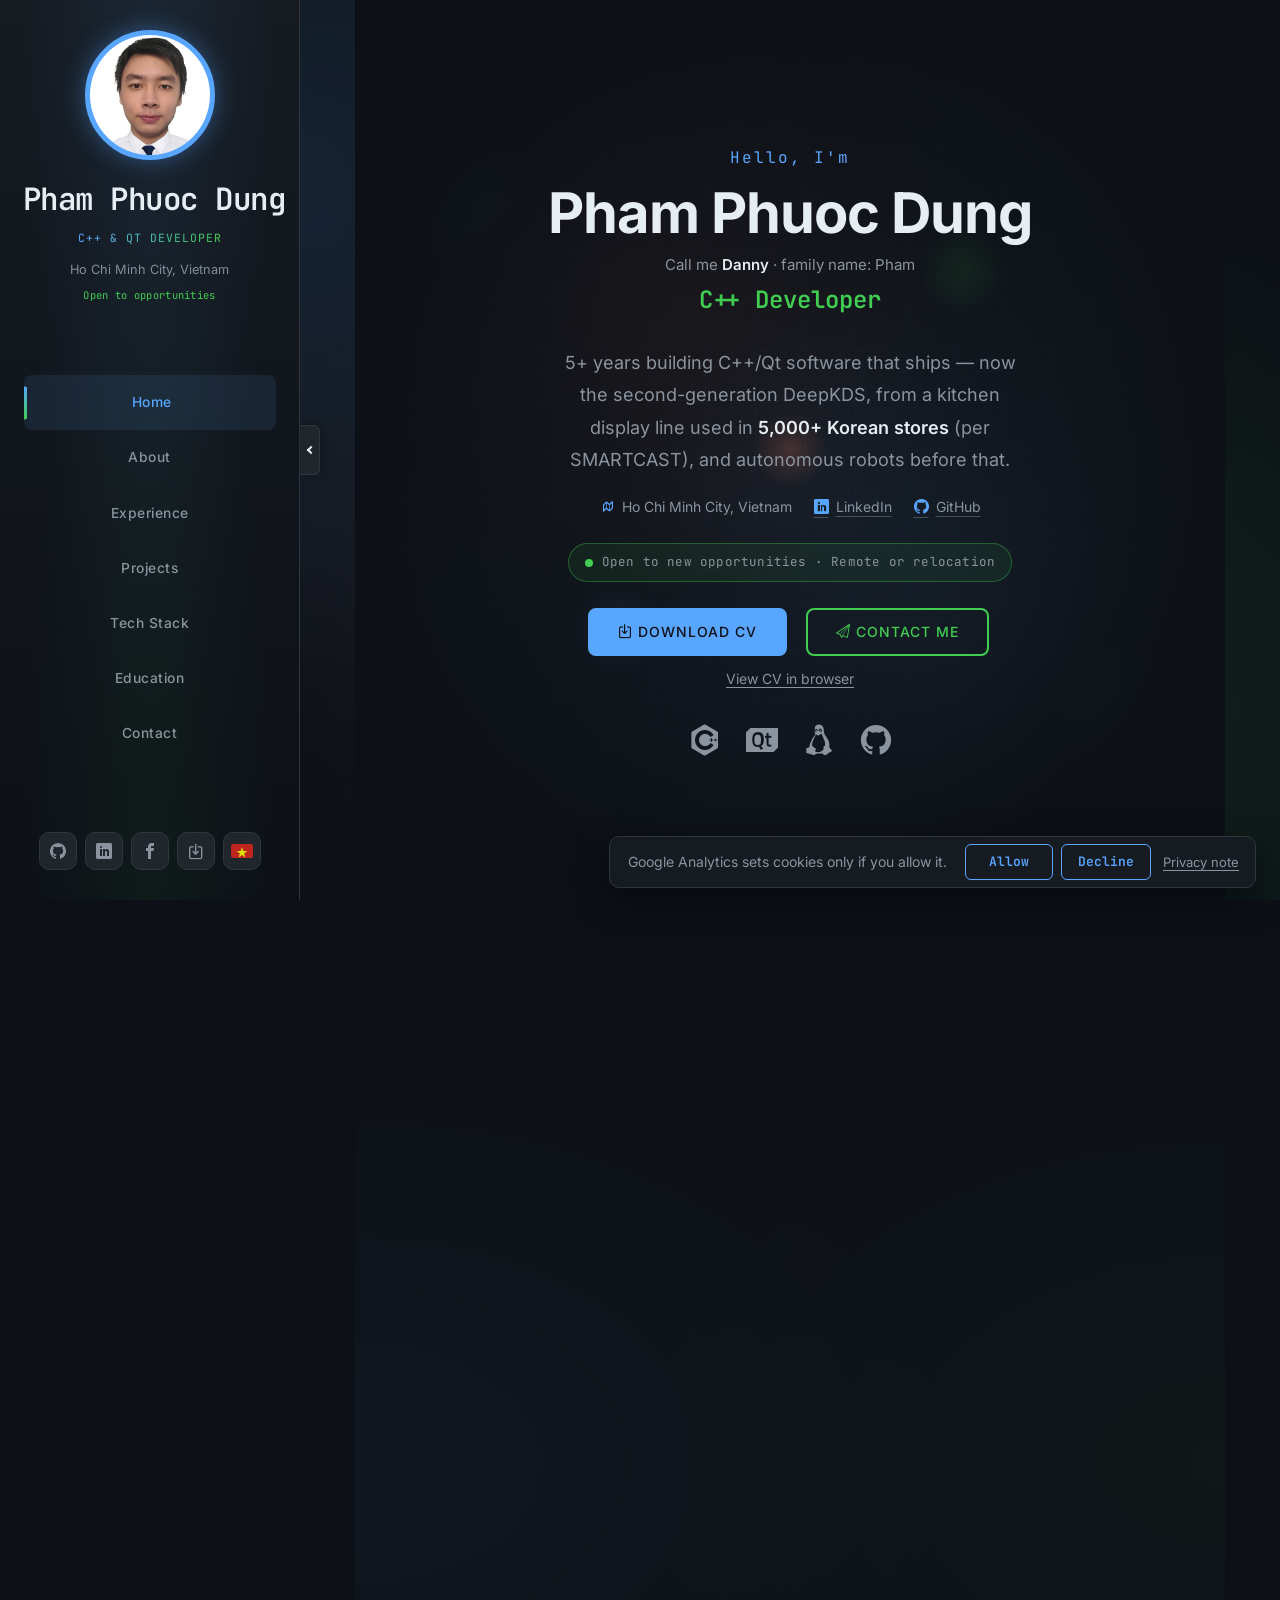
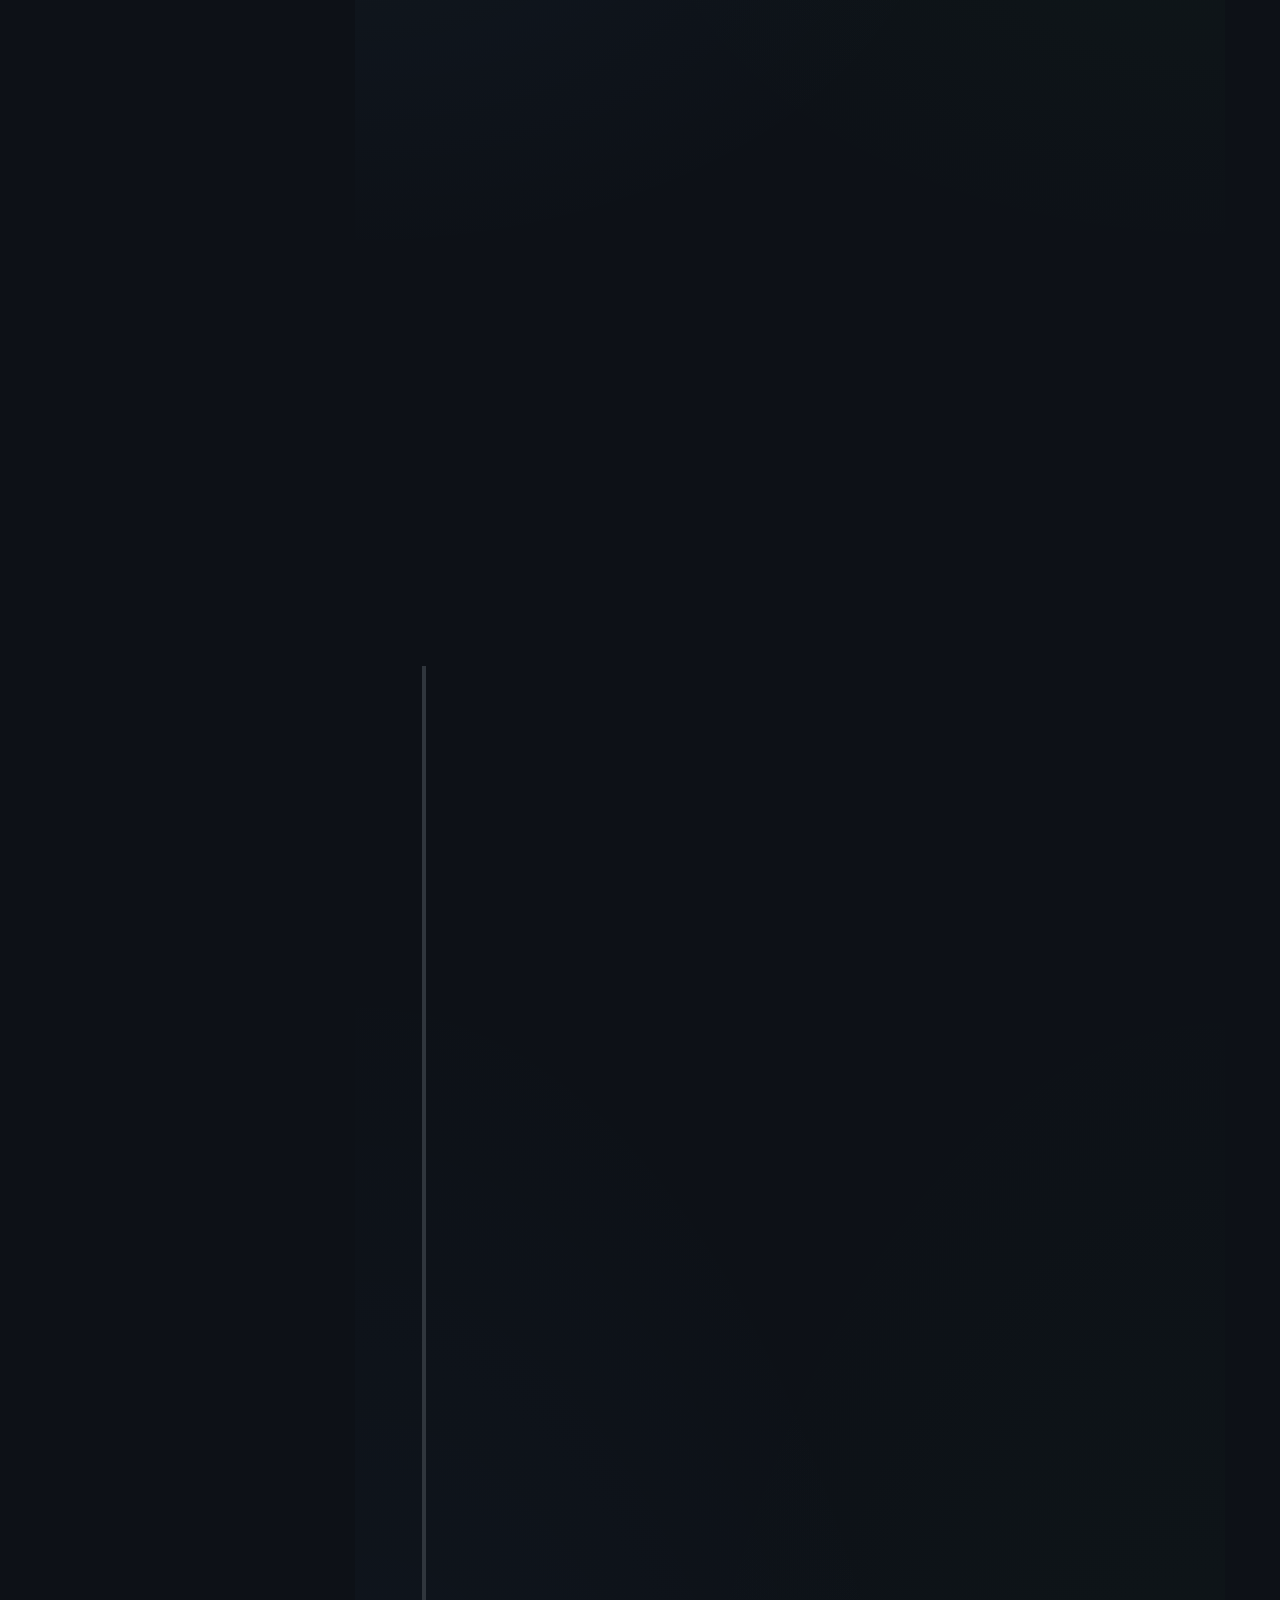
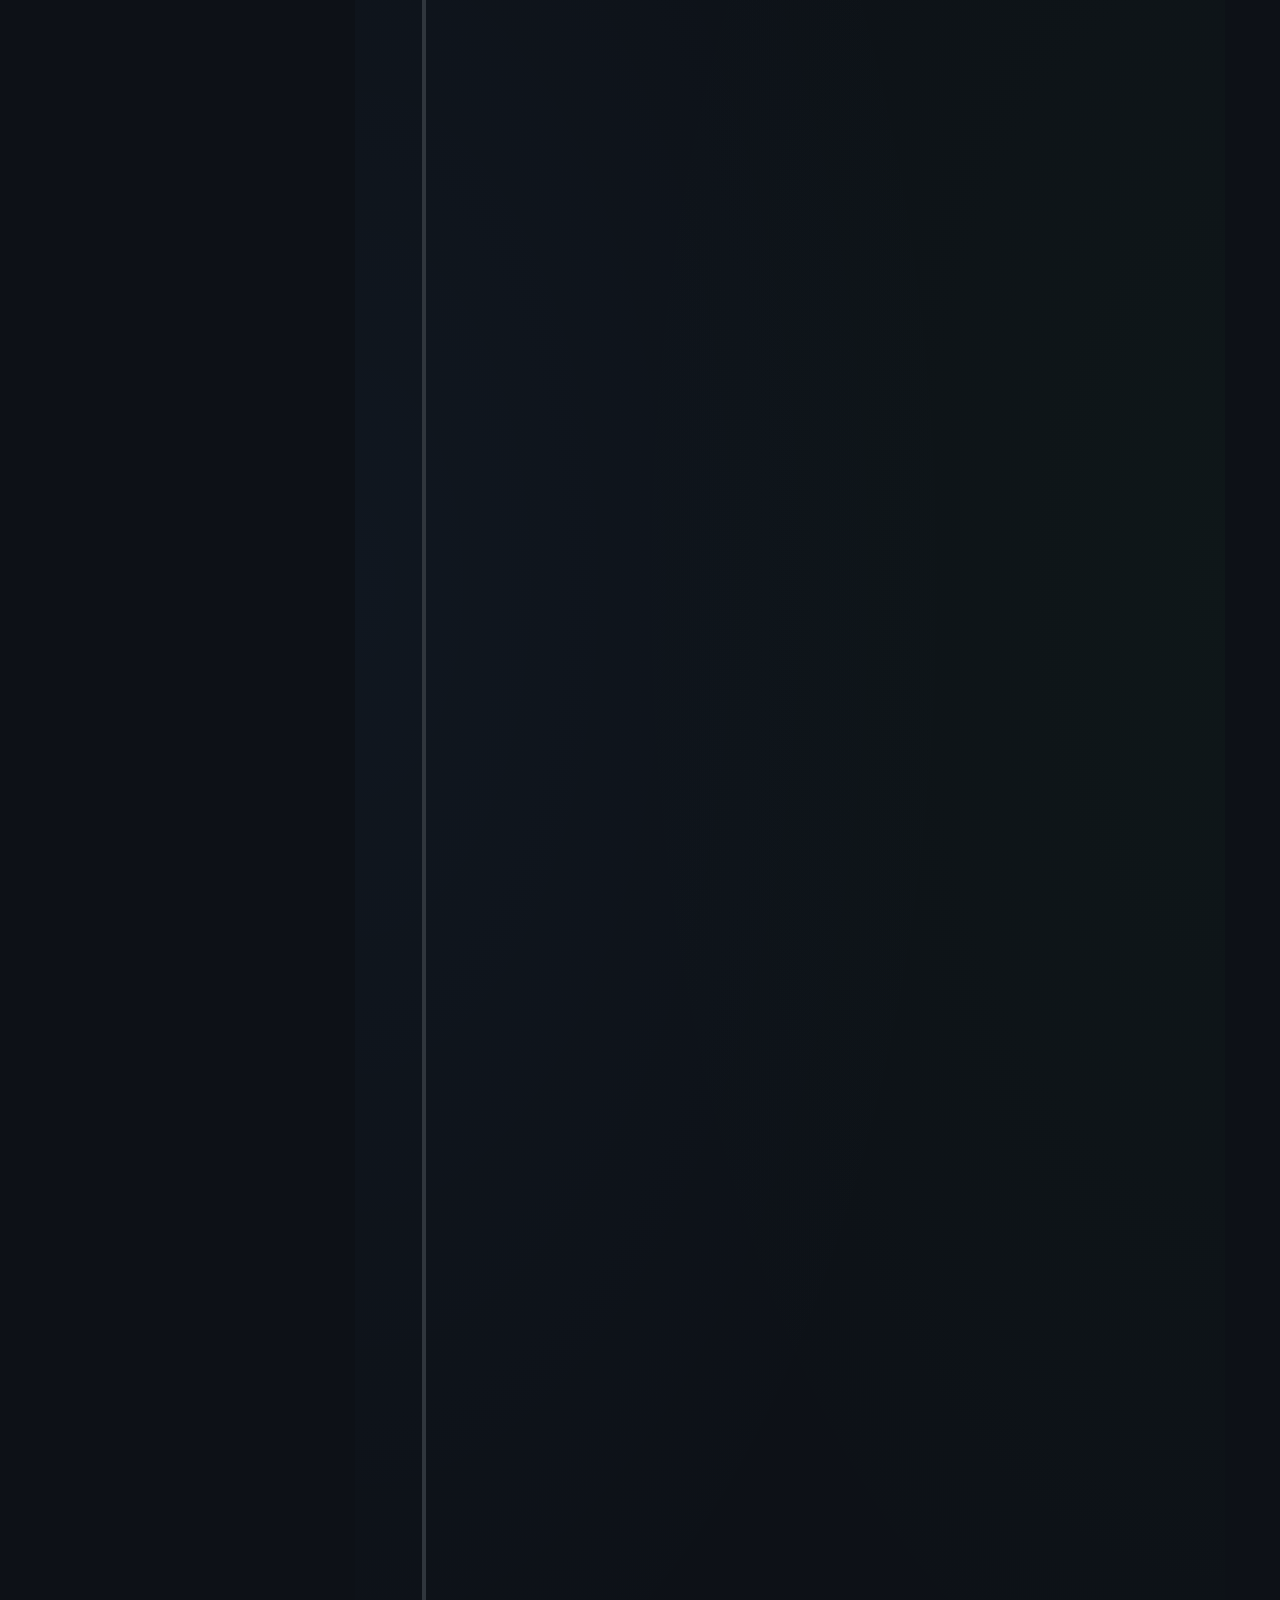
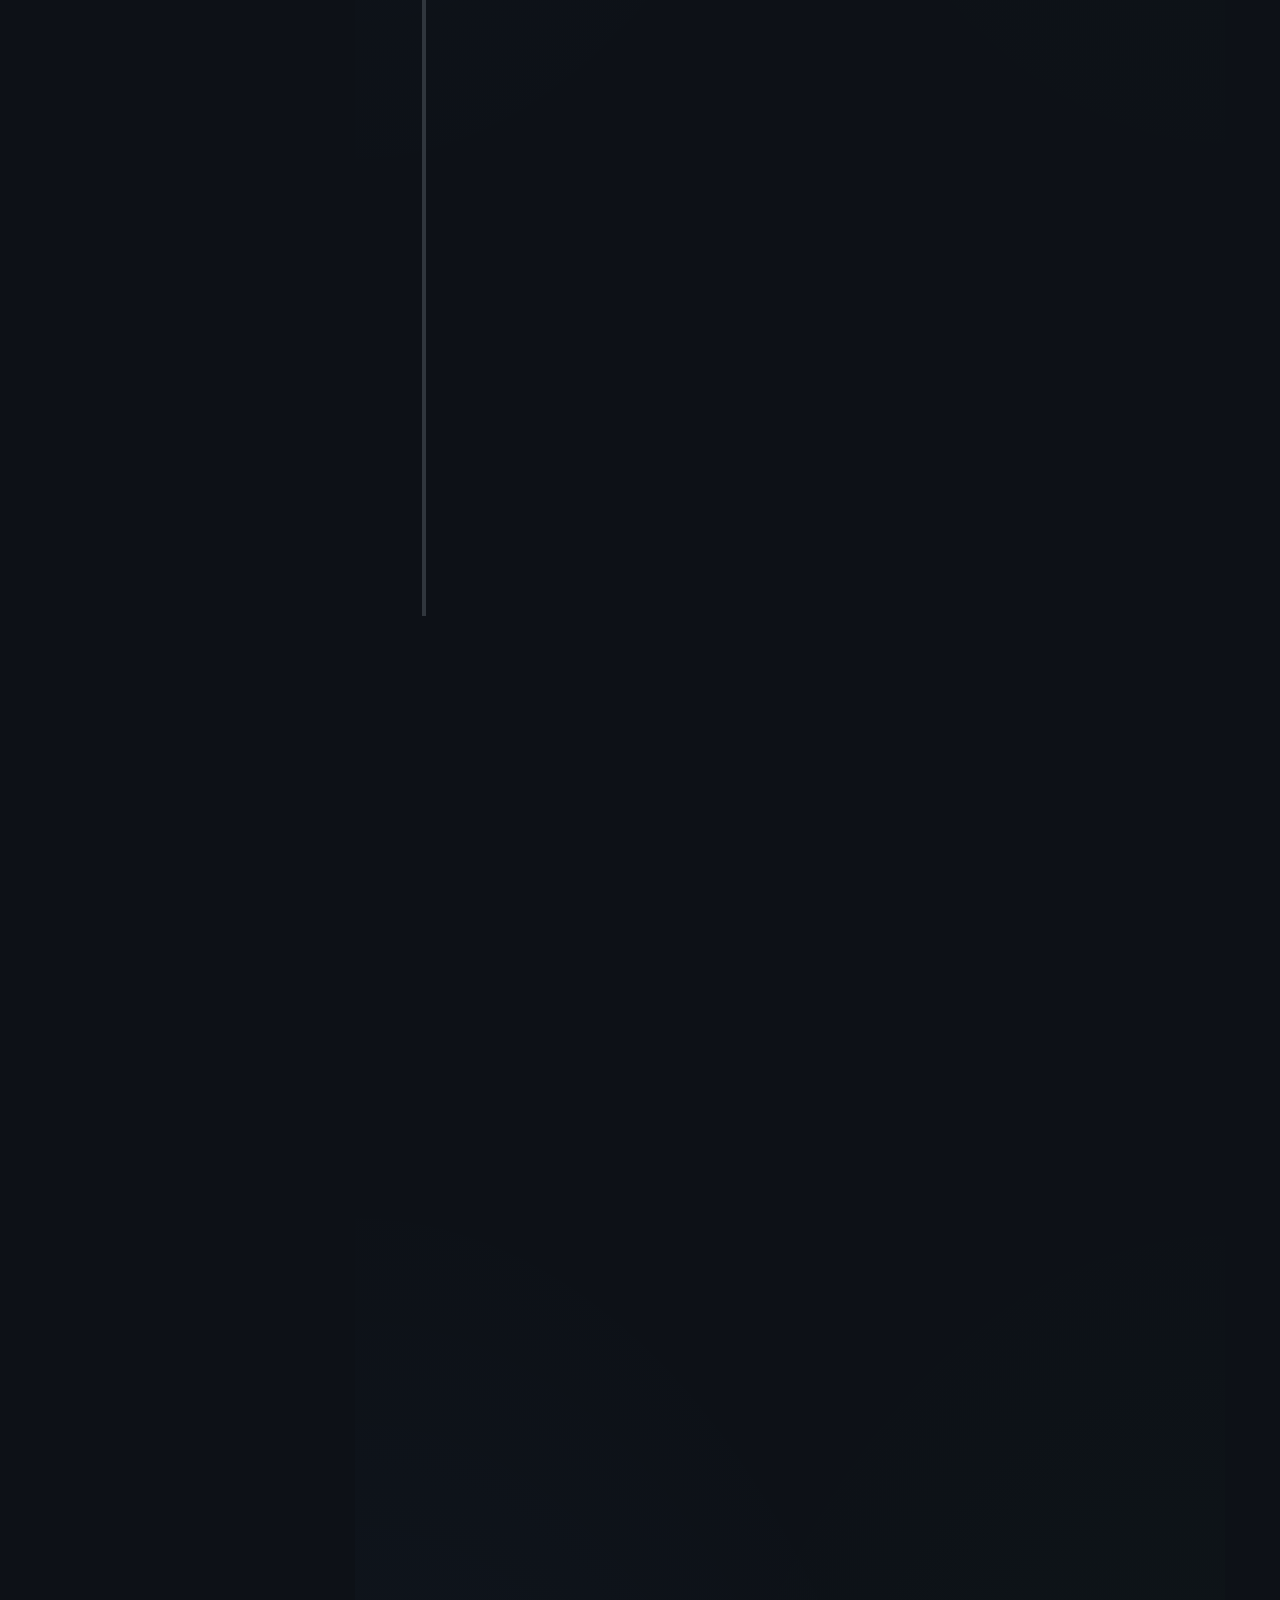
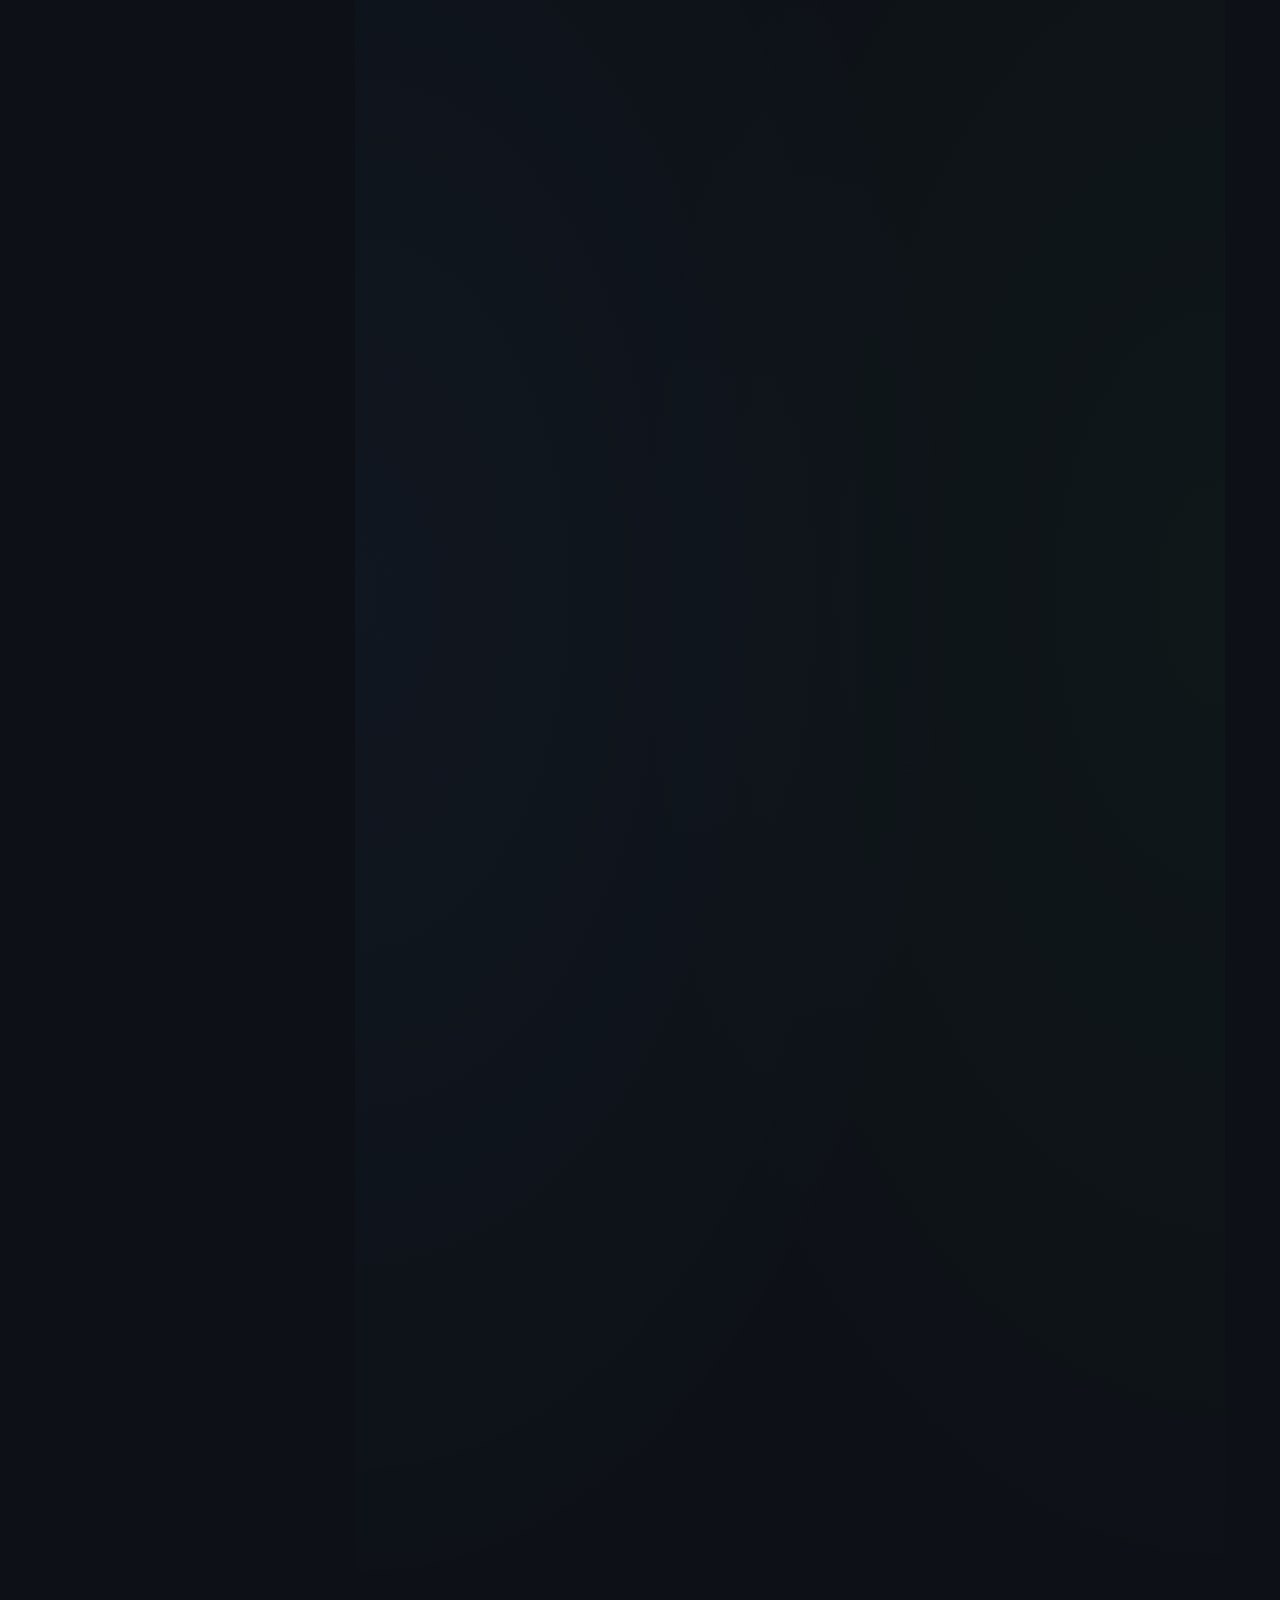
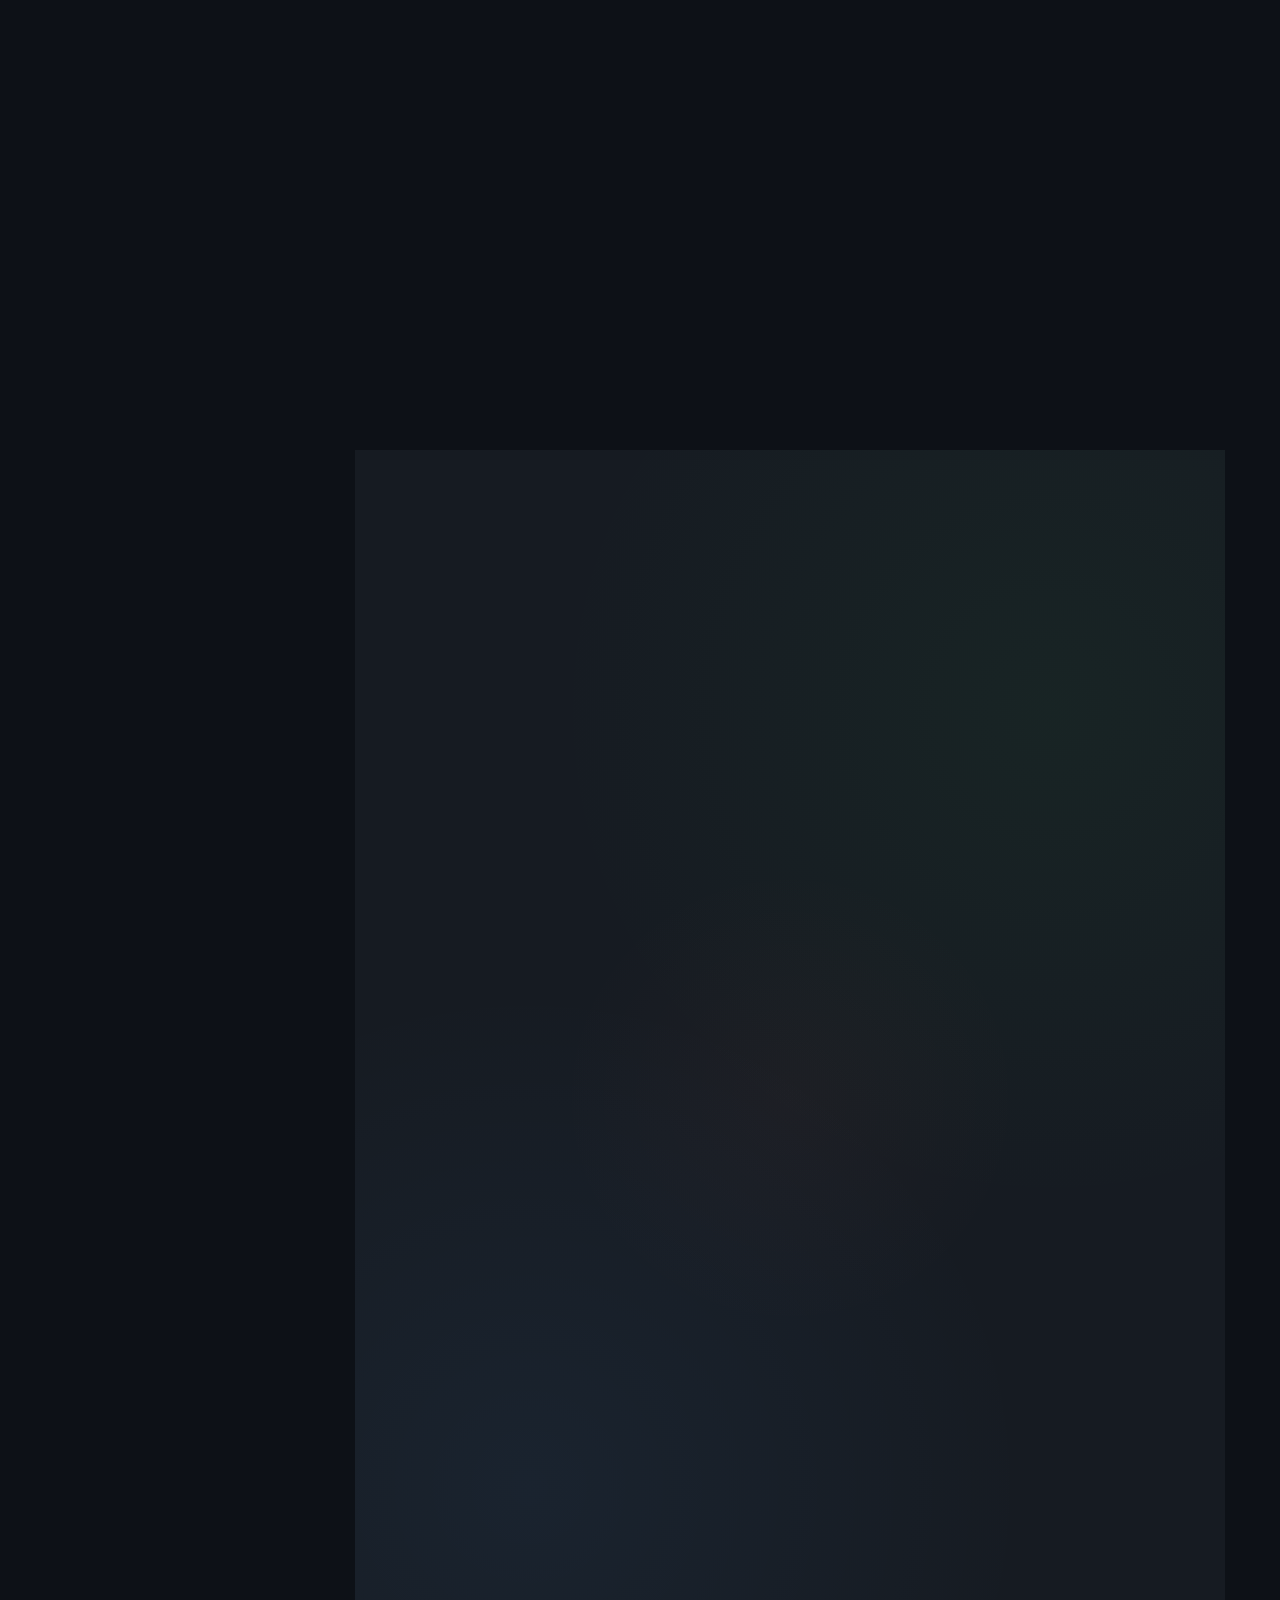
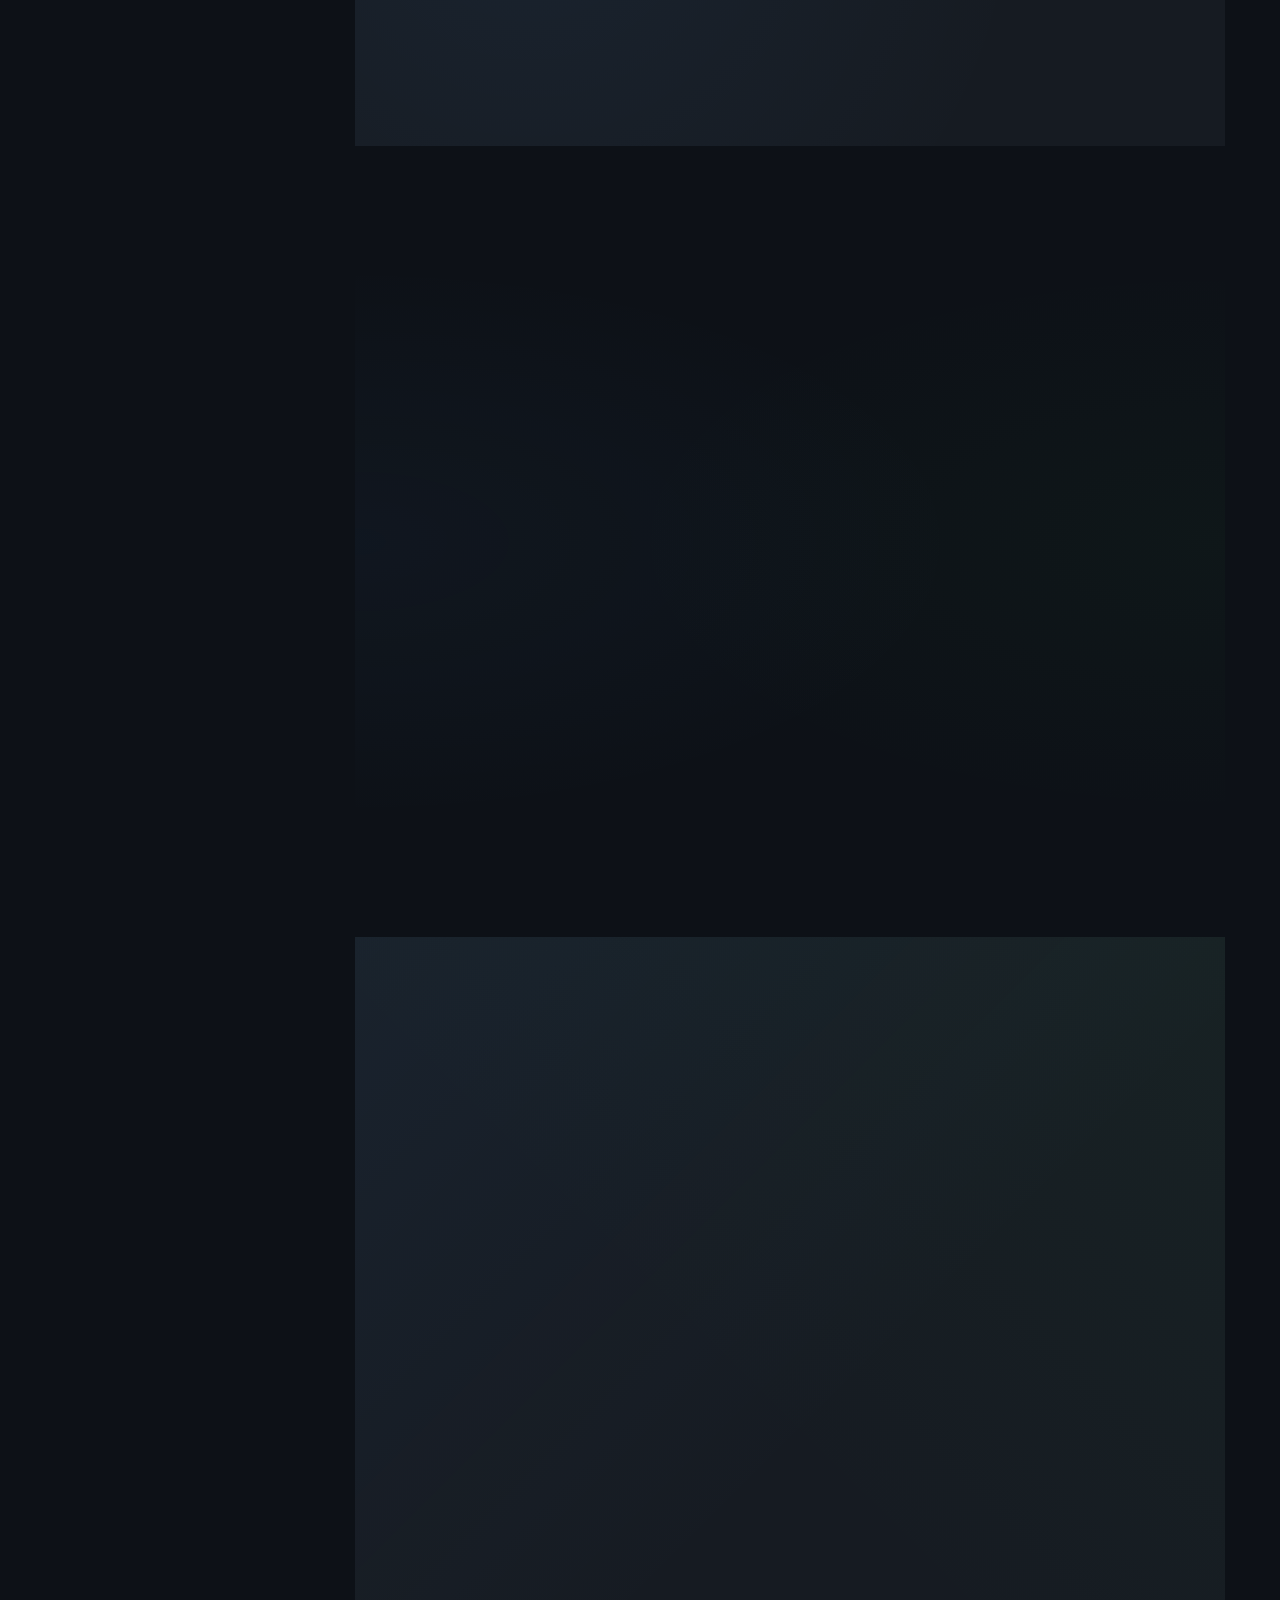
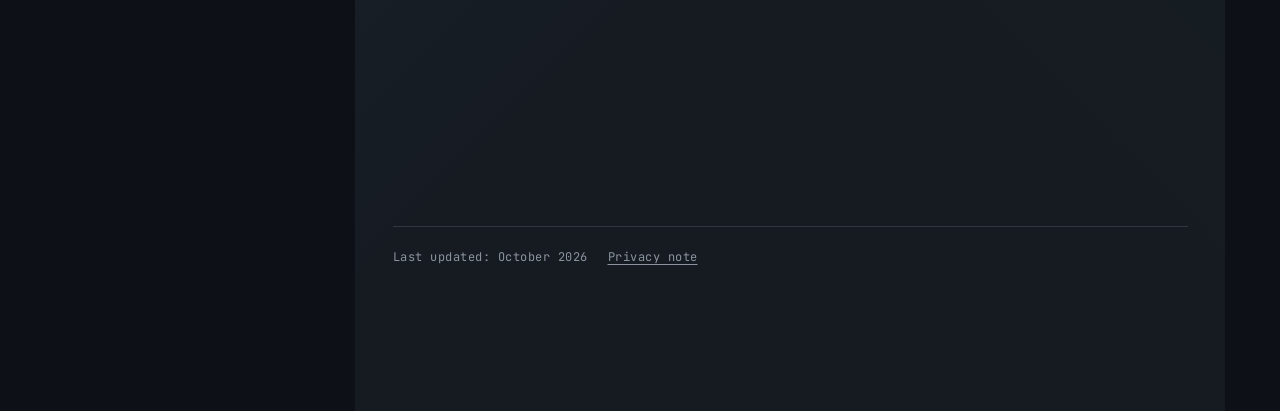
==== commit 7312bc88: "Label Smart Pharmacy as freelance work; steady the hero; quiet dialog focus Smart Pharmacy is a free" ====
--- a/index.html
+++ b/index.html
@@ -487,7 +487,6 @@
 										<li>Developed new features for OrderEAT based on requirements from the Korean team leader, using Qt/QML for efficient implementation.</li>
 										<li>Managed task requirements through Notion, incorporated designs from Figma, and coordinated source code control via remote GitHub repositories.</li>
 										<li>Demonstrated adaptability and cultural fluency through two on-site assignments in Korea totaling four months, collaborating effectively with local teams.</li>
-										<li>Built the control software for Smart Pharmacy, SMARTCAST's unattended pharmacy vending kiosk, on the kiosk platform I had written for OrderEAT: communication protocols with embedded devices such as the serial cash unit, AWS integration for real-time sales updates, and Korean credit card payment processing.</li>
 									</ul>
 					               </div>
 					            </div>
@@ -644,29 +643,6 @@
 							</div>
 						</div>
 
-						<!-- Project: Smart Pharmacy Kiosk -->
-						<div class="col-md-6 animate-box" data-animate-effect="fadeInUp">
-							<div class="project-card">
-								<div class="project-placeholder">
-									<i class="icon-cog" aria-hidden="true"></i>
-									<span class="placeholder-label">2024</span>
-								</div>
-								<div class="project-info">
-									<h3>Smart Pharmacy - Self-service Kiosk</h3>
-									<p>Unattended kiosk that lets a pharmacy sell over the counter without staff at the till. Runs a twenty-state order machine on Windows and Android, settles through four wired PG vendors and eight VANs, drives a cash unit that takes notes and pays change back over serial, and pushes each order to the pharmacist's display.</p>
-									<div class="project-links">
-										<button type="button" class="project-details-btn" data-project-modal="pharmacy" aria-haspopup="dialog" aria-label="Project details: Smart Pharmacy"><i class="icon-flow-children" aria-hidden="true"></i> Project details</button>
-									</div>
-									<div class="project-tags">
-										<span class="tag">C++/Qt/QML</span>
-										<span class="tag">Embedded</span>
-										<span class="tag">Payments</span>
-										<span class="tag">Android</span>
-									</div>
-								</div>
-							</div>
-						</div>
-
 						<!-- Project 1: OrderEAT -->
 						<div class="col-md-6 animate-box" data-animate-effect="fadeInUp">
 							<div class="project-card">
@@ -693,6 +669,29 @@
 										<span class="tag">AWS</span>
 										<span class="tag">Android</span>
 										<span class="tag">Payments</span>
+									</div>
+								</div>
+							</div>
+						</div>
+
+						<!-- Project: Smart Pharmacy Kiosk -->
+						<div class="col-md-6 animate-box" data-animate-effect="fadeInUp">
+							<div class="project-card">
+								<div class="project-placeholder">
+									<i class="icon-cog" aria-hidden="true"></i>
+									<span class="placeholder-label">2024</span>
+								</div>
+								<div class="project-info">
+									<h3>Smart Pharmacy - Self-service Kiosk</h3>
+									<p><strong>Freelance project.</strong> An unattended kiosk that lets a pharmacy sell over the counter without staff at the till. It runs on Windows and Android with twenty sale states, takes cards through whichever of four PG vendors or eight VANs the pharmacy already has, makes change from a serial-driven cash unit, and sends every sale to the pharmacist&rsquo;s screen.</p>
+									<div class="project-links">
+										<button type="button" class="project-details-btn" data-project-modal="pharmacy" aria-haspopup="dialog" aria-label="Project details: Smart Pharmacy"><i class="icon-flow-children" aria-hidden="true"></i> Project details</button>
+									</div>
+									<div class="project-tags">
+										<span class="tag">C++/Qt/QML</span>
+										<span class="tag">Embedded</span>
+										<span class="tag">Payments</span>
+										<span class="tag">Android</span>
 									</div>
 								</div>
 							</div>
@@ -874,7 +873,7 @@
 								<li>
 									<i class="devicon-cplusplus-plain" aria-hidden="true"></i>
 									<h4>C/C++</h4>
-									<p><strong>DeepKDS, DeepDID:</strong> C++17. <strong>Smart Pharmacy:</strong> C++11 and QML, ~121,000 lines, State and Factory patterns. <strong>Smartcast Agent:</strong> C++/MFC, sole maintainer of an inherited codebase since 2024.</p>
+									<p><strong>DeepKDS, DeepDID:</strong> C++17. <strong>Smartcast Agent:</strong> C++/MFC, sole maintainer of an inherited codebase since 2024. <strong>Smart Pharmacy (freelance):</strong> C++11 and QML, ~121,000 lines, State and Factory patterns.</p>
 								</li>
 								<li>
 									<i class="devicon-qt-original" aria-hidden="true"></i>
@@ -1240,17 +1239,17 @@
 		<div class="project-modal__dialog">
 			<button type="button" class="project-modal__close" data-modal-close aria-label="Close project details">&times;</button>
 			<header class="project-modal__header">
-				<p class="project-modal__eyebrow">SMARTCAST Korea &middot; Unattended retail</p>
+				<p class="project-modal__eyebrow">Freelance project &middot; Unattended retail</p>
 				<h2 id="modal-pharmacy-title">Smart Pharmacy &mdash; Self-service Kiosk</h2>
 			</header>
 
 			<div class="project-modal__body" tabindex="0" role="region" aria-label="Project details">
 				<dl class="project-facts">
-					<div><dt>My role</dt><dd>Built the product on a kiosk platform I had written for a previous product</dd></div>
+					<div><dt>My role</dt><dd>Built the kiosk&rsquo;s control software</dd></div>
 					<div><dt>Period</dt><dd>2024</dd></div>
-					<div><dt>Platforms</dt><dd>Windows (MinGW 32-bit) and Android (min SDK 21, target 30)</dd></div>
-					<div><dt>Core stack</dt><dd>C++11, Qt 5.15.2 / QML, SQLite</dd></div>
-					<div><dt>Size</dt><dd>565 first-party C++/QML source files, ~121,000 lines</dd></div>
+					<div><dt>Platforms</dt><dd>Windows, as a 32-bit MinGW build, and Android from API level 21, targeting API 30</dd></div>
+					<div><dt>Core stack</dt><dd>Qt 5.15.2 and QML over C++11, with SQLite</dd></div>
+					<div><dt>Size</dt><dd>~121,000 lines in 565 C++ and QML source files, third-party code excluded</dd></div>
 				</dl>
 
 				<section class="project-modal__section">
@@ -1261,17 +1260,17 @@
 				<section class="project-modal__section">
 					<h3>What I built</h3>
 					<ul class="project-detail-list">
-						<li><strong>Reused the platform rather than the product.</strong> The kiosk shell, payment stack and state-machine framework came from the tablet ordering system I had built before. Retail-pharmacy sale flow, back-end integration and interface are this product's own, which is why a second unattended product could ship in a fraction of the time the first one took.</li>
-						<li><strong>The sale as a state machine.</strong> Twenty named states behind one interface (the State pattern), including standby, splash, category and item select, option select, a four-step order confirmation, payment-type select, credit processing, split payment, success, failure, cancellation, refund, admin and environment check. Unattended means no one is there to nudge a stuck screen, so every step is somewhere the machine can be, not a branch inside a function.</li>
-						<li><strong>Card payment across the Korean market.</strong> Credit payment behind an abstract base class and the Factory pattern, covering four PG vendors (KICC, KIS, NICE, SMARTRO), with a fifth (KOCES) implemented against the same base, and a second layer of the same shape for eight VANs (FDIK, JTNET, KCP, KFTCONE, KICC, KIS, KOVAN, KSNET). A pharmacy keeps whichever provider it already has.</li>
-						<li><strong>Cash, including change.</strong> A note and coin unit driven over serial with its own state machine &mdash; idle, init, deposit, withdraw, flush, return, and separate abort-return and error-return paths &mdash; plus a bill dispenser for change. A machine holding a customer's banknote with nobody nearby has to know exactly which state it is in and how to give the money back.</li>
-						<li><strong>Everything else people tap.</strong> Mobile wallets and QR schemes, app card, and the T-money transit card through its vendor SDK.</li>
+						<li><strong>Design experience, applied fresh.</strong> It follows a kiosk architecture I had designed before &mdash; a state machine for the sale and a pluggable payment layer &mdash; here shaped around a pharmacy&rsquo;s own sale flow, back-end integration and interface.</li>
+						<li><strong>Twenty states for one sale.</strong> The sale is modelled with the State pattern as twenty named states. Among them: standby and splash; category, item and option select; an order confirmation in four steps; payment-type select, split payment and credit processing; success, failure, cancellation and refund; plus an admin state and an environment-check state. Unattended means no one is there to nudge a stuck screen, so every step is somewhere the machine can be, not a branch inside a function.</li>
+						<li><strong>Whichever card provider the pharmacy already uses.</strong> Card payment is coded against one abstract interface, and a factory chooses the concrete provider class. Four PG vendors are connected &mdash; KICC, KIS, NICE and SMARTRO &mdash; and KOCES has its own implementation of the interface as well. Eight VANs go through a second layer built on the same principle: FDIK, JTNET, KCP, KFTCONE, KICC, KIS, KOVAN and KSNET.</li>
+						<li><strong>Cash, including change.</strong> The note-and-coin unit talks over a serial port and is tracked by a state machine of its own &mdash; idle, init, deposit, withdraw, flush, return, with separate paths for handing money back after an abort or an error &mdash; and a bill dispenser pays out change. With a customer&rsquo;s note inside and nobody near, the software has to know at every moment which state the unit is in and how to return the money.</li>
+						<li><strong>Other ways to pay.</strong> Customers can also use a mobile wallet, a QR payment, an app card or a T-money transit card, the last handled by the vendor&rsquo;s SDK.</li>
 						<li><strong>Handoff to the pharmacist.</strong> Completed sales are pushed to a kitchen-display-style screen behind the counter with the order, payment and call-number data, so staff see what the machine sold without watching it.</li>
-						<li><strong>Store-driven configuration.</strong> Each device pulls its own environment, product catalog and images from the back-end, with sold-out toggling, display ordering and order-history sync, so a pharmacy is set up from the server rather than at the machine.</li>
-						<li><strong>Updating itself, and being made to.</strong> The Android build downloads and installs its own replacement, with a forced-update path for when a version must not stay in the field.</li>
+						<li><strong>Set up from the server.</strong> Each kiosk downloads its own environment, product catalog and images from the back-end and keeps its order history in sync with it. Marking a product sold out, or changing the order products appear in, happens on the server rather than at the machine. Sales reach AWS in real time.</li>
+						<li><strong>Updates, optional and forced.</strong> On Android the kiosk fetches a newer build and installs it by itself, and a forced-update path covers a version that must not stay in the field.</li>
 						<li><strong>Three languages.</strong> Korean, English and Japanese throughout the customer-facing flow and the admin screens.</li>
-						<li><strong>Field diagnostics.</strong> Per-day rotating log files tagged with the device and pharmacy identity, so a report from one machine can be traced without physical access.</li>
-						<li><strong>An HTTP server inside the kiosk.</strong> The machine listens rather than only polls: an embedded HTTP daemon accepts pushed JSON from the store agent, so sold-out changes, receipt-store settings and payment results reach the screen the moment they happen instead of on the next poll.</li>
+						<li><strong>Logs that name the machine.</strong> Per-day rotating log files tagged with the device and pharmacy identity, so a report from one machine can be traced without physical access.</li>
+						<li><strong>An HTTP server inside the kiosk.</strong> The machine listens rather than only polls: an embedded HTTP daemon accepts JSON pushed from a store-side service, so sold-out changes, receipt-store settings and payment results reach the screen the moment they happen instead of on the next poll.</li>
 						<li><strong>Two toolchains from one tree.</strong> One qmake project produces both builds &mdash; Qt 5.15.2 MinGW 32-bit for the Windows cabinet and Clang multi-ABI for the Android board &mdash; with the platform-specific pieces (serial cash unit on Windows, JNI payment apps on Android) selected at build time rather than forked.</li>
 					</ul>
 				</section>
@@ -1279,10 +1278,10 @@
 				<section class="project-modal__section">
 					<h3>Stack</h3>
 					<div class="project-tags">
-						<span class="tag">C++11</span><span class="tag">Qt 5.15</span><span class="tag">QML</span>
+						<span class="tag">Qt 5.15</span><span class="tag">QML</span><span class="tag">C++11</span>
+						<span class="tag">State machine</span><span class="tag">MVVM</span>
+						<span class="tag">Serial devices</span><span class="tag">Payment VAN/PG</span>
 						<span class="tag">SQLite</span><span class="tag">Windows</span><span class="tag">Android</span>
-						<span class="tag">Serial devices</span><span class="tag">Payment VAN/PG</span>
-						<span class="tag">State machine</span><span class="tag">MVVM</span>
 					</div>
 				</section>
 			</div>
--- a/css/style.css
+++ b/css/style.css
@@ -1594,6 +1594,21 @@
   margin-bottom: 30px;
 }
 
+/* Balanced lines from 769px. Greedy wrapping filled each line to the box
+   edge, so the 2-3% between the fallback face and Inter decided which word
+   ended a line: "5,000+ Korean stores" jumped from the end of one line to
+   the start of the next when Inter arrived, a 0.04 layout shift on every
+   desktop width. A balanced paragraph is only as wide as its text needs,
+   and that grows with the font, so both faces break at the same words
+   (checked at 16 widths from 769 to 2560px, in both languages). Not on
+   phones: there it moved the mismatch to other widths (412, 430 and 768px)
+   instead of removing it. Browsers without it wrap as before. */
+@media screen and (min-width: 769px) {
+  .hero-tagline {
+    text-wrap: balance;
+  }
+}
+
 .hero-buttons {
   display: flex;
   gap: 15px;
@@ -1637,8 +1652,10 @@
 
 /* A plain link that opens the CV in the browser's own PDF viewer, for
    readers who want to look at it without saving a file. It takes a row of
-   its own under the two buttons, so the hero keeps two buttons; the padding
-   gives it a 24px-tall target. */
+   its own, centred under the two buttons, at every width, so the hero keeps
+   two centred buttons, and it never wraps: from 769px it used to sit in the
+   narrow column to the right of the buttons and broke onto two or three
+   lines there. The padding gives it a 25px-tall target. */
 .hero-buttons .hero-cv-view {
   width: 100%;
   margin: -6px 0 0;
@@ -1649,60 +1666,28 @@
 
 .hero-cv-view a {
   display: inline-block;
+  vertical-align: top;
   padding: 4px 8px;
   color: var(--text-secondary);
   text-decoration: underline;
   text-underline-offset: 3px;
+  white-space: nowrap;
 }
 
 .hero-cv-view a:hover {
   color: var(--accent-primary);
 }
 
-/* From 769px the buttons sit side by side, so the link goes to the right of
-   them rather than on a row of its own: a row more pushed the hero's last
-   line (the tech icons) under the consent strip at 1366x657. The grid's
-   outer 1fr columns keep the two buttons centred under the name. */
+/* From 769px the link row sits a little closer to the buttons, and the
+   gap below it is smaller, so the row costs the hero about 16px. Short
+   laptop screens get tighter gaps further down ("Short laptop screens"). */
 @media screen and (min-width: 769px) {
   .hero-buttons {
-    display: grid;
-    grid-template-columns: 1fr auto auto 1fr;
-    align-items: center;
-    align-self: stretch;
-  }
-
-  .hero-buttons .btn-cv {
-    grid-column: 2;
-  }
-
-  .hero-buttons .btn-contact {
-    grid-column: 3;
+    margin-bottom: 32px;
   }
 
   .hero-buttons .hero-cv-view {
-    grid-column: 4;
-    justify-self: start;
-    width: auto;
-    margin: 0;
-    text-align: left;
-  }
-}
-
-/* Short laptop screens (a 1366x768 laptop leaves about 657px): the line with
-   the preferred name made the hero 27px taller, which put its last row, the
-   tech icons, under the consent strip. Smaller gaps between the blocks give
-   that height back. */
-@media screen and (min-width: 769px) and (max-height: 720px) {
-  .hero-typing {
-    margin-bottom: 12px;
-  }
-
-  .hero-tagline {
-    margin-bottom: 20px;
-  }
-
-  .hero-buttons {
-    margin-bottom: 24px;
+    margin-top: -8px;
   }
 }
 
@@ -3373,6 +3358,50 @@
   }
 }
 
+/* Short laptop screens (a 1366x768 laptop leaves about 657px, a 1920x1080
+   one at 125% about 730px): the hero is centred in one screen, and its last
+   row, the tech icons, ran under the consent strip in the bottom-right
+   corner. Smaller gaps between the blocks give that height back. After the
+   .hero-meta and .hero-availability rules above, so these win. */
+@media screen and (min-width: 769px) and (max-height: 780px) {
+  .hero-greeting {
+    margin-bottom: 6px;
+  }
+
+  .hero-typing {
+    margin-bottom: 10px;
+  }
+
+  .hero-tagline {
+    margin-bottom: 16px;
+  }
+
+  .hero-buttons {
+    margin-bottom: 16px;
+  }
+}
+
+/* At 700px and less that is still not enough: the gaps shrink a little
+   more and the content sits 16px above the middle of the screen, so the
+   icons end above the strip (1366x657: 8px clear). */
+@media screen and (min-width: 769px) and (max-height: 700px) {
+  .hero-content {
+    padding-bottom: 32px;
+  }
+
+  .hero-aka {
+    margin-bottom: 8px;
+  }
+
+  .hero-meta {
+    margin-bottom: 14px;
+  }
+
+  .hero-availability {
+    margin-bottom: 16px;
+  }
+}
+
 /* The sidebar carries the same signal for anyone who scrolled past the hero. */
 #colorlib-aside .availability-note {
   display: block;
@@ -3646,9 +3675,16 @@
   padding: 24px 30px 8px;
 }
 
-/* The text takes focus when a dialog opens, so the keyboard scrolls it. The
-   dialog clips anything drawn outside it, so the ring is drawn inside; it
-   shows only when the dialog was opened from the keyboard. */
+/* The title takes focus when a dialog opens (js/site.js), and is not a
+   control, so it never shows a ring: set by script on a cold
+   /#project- link, the ring went round the whole text, the old landing
+   place. The text is the next stop for Tab; reached from the keyboard it
+   shows the ring, drawn inside, since the dialog clips anything outside. */
+.project-modal .project-modal__header h2:focus,
+.project-modal:focus {
+  outline: none !important;
+}
+
 .project-modal .project-modal__body:focus-visible {
   outline-offset: -3px !important;
 }
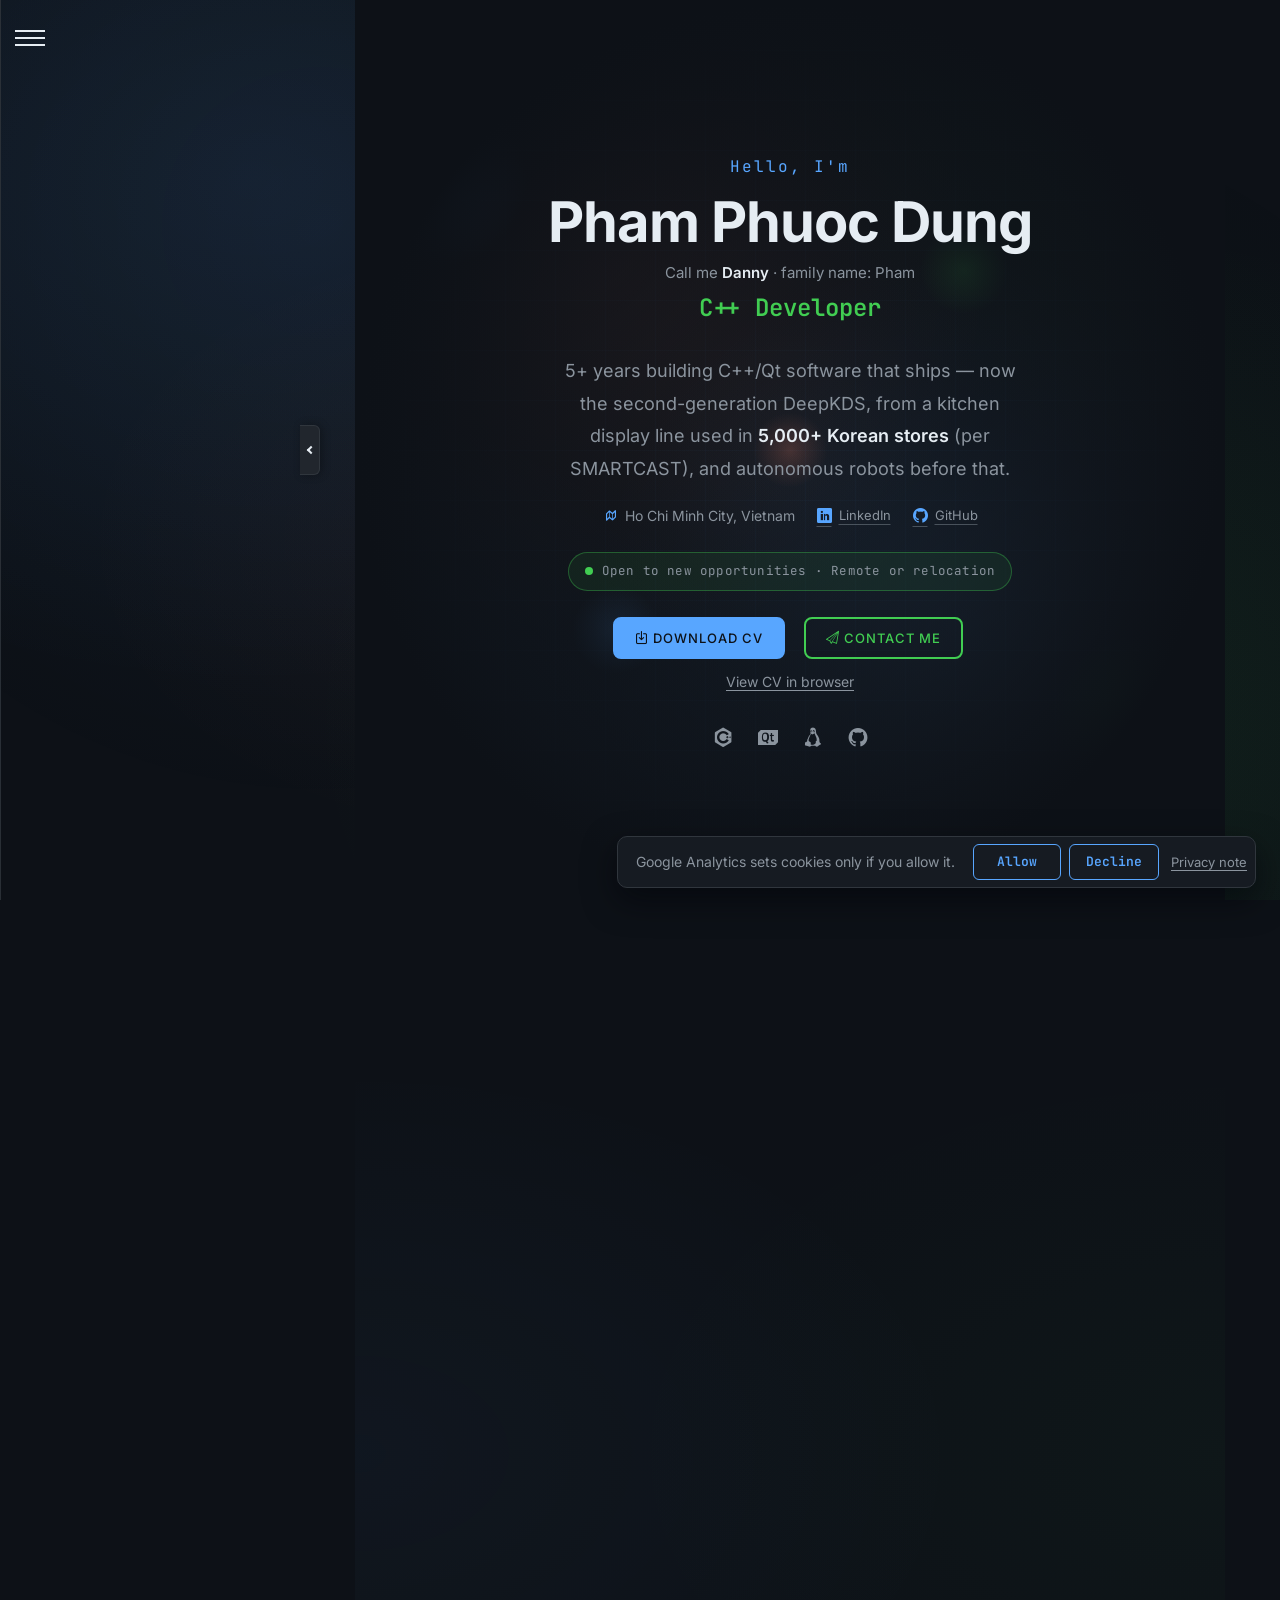
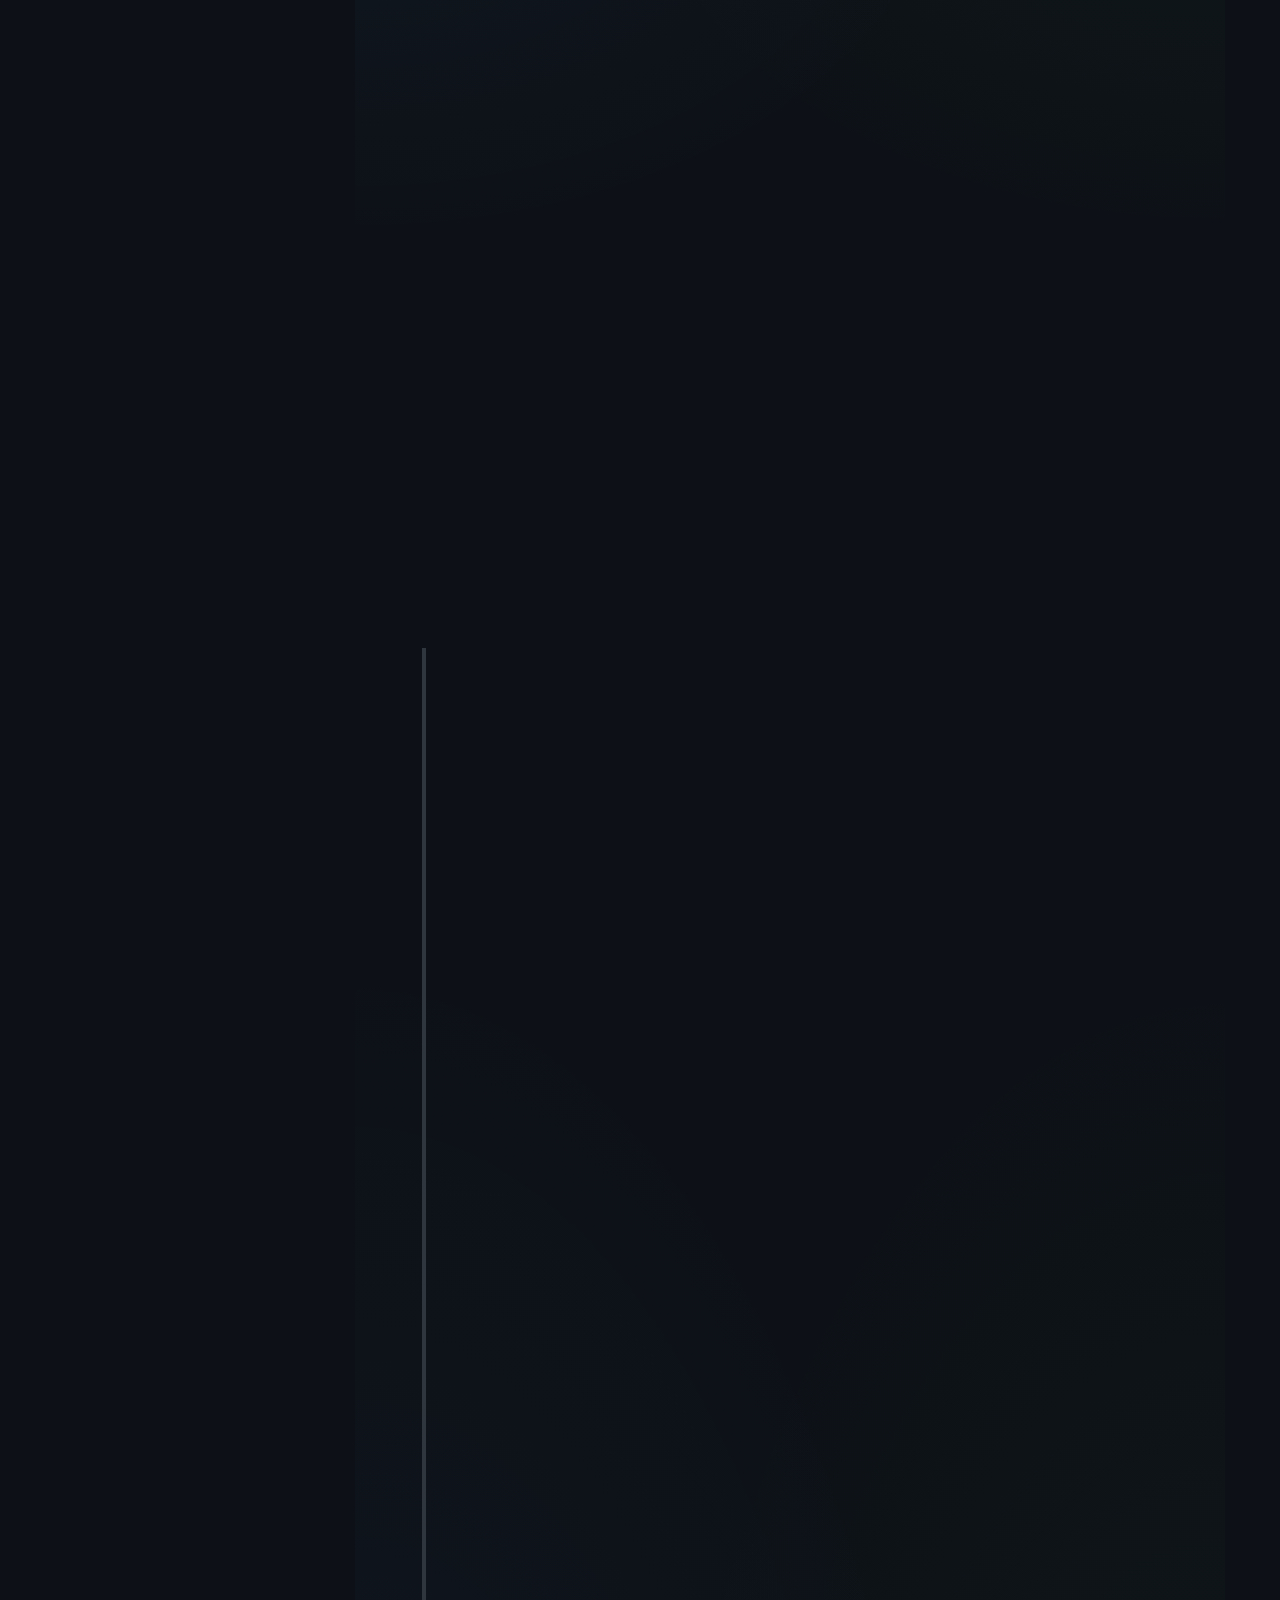
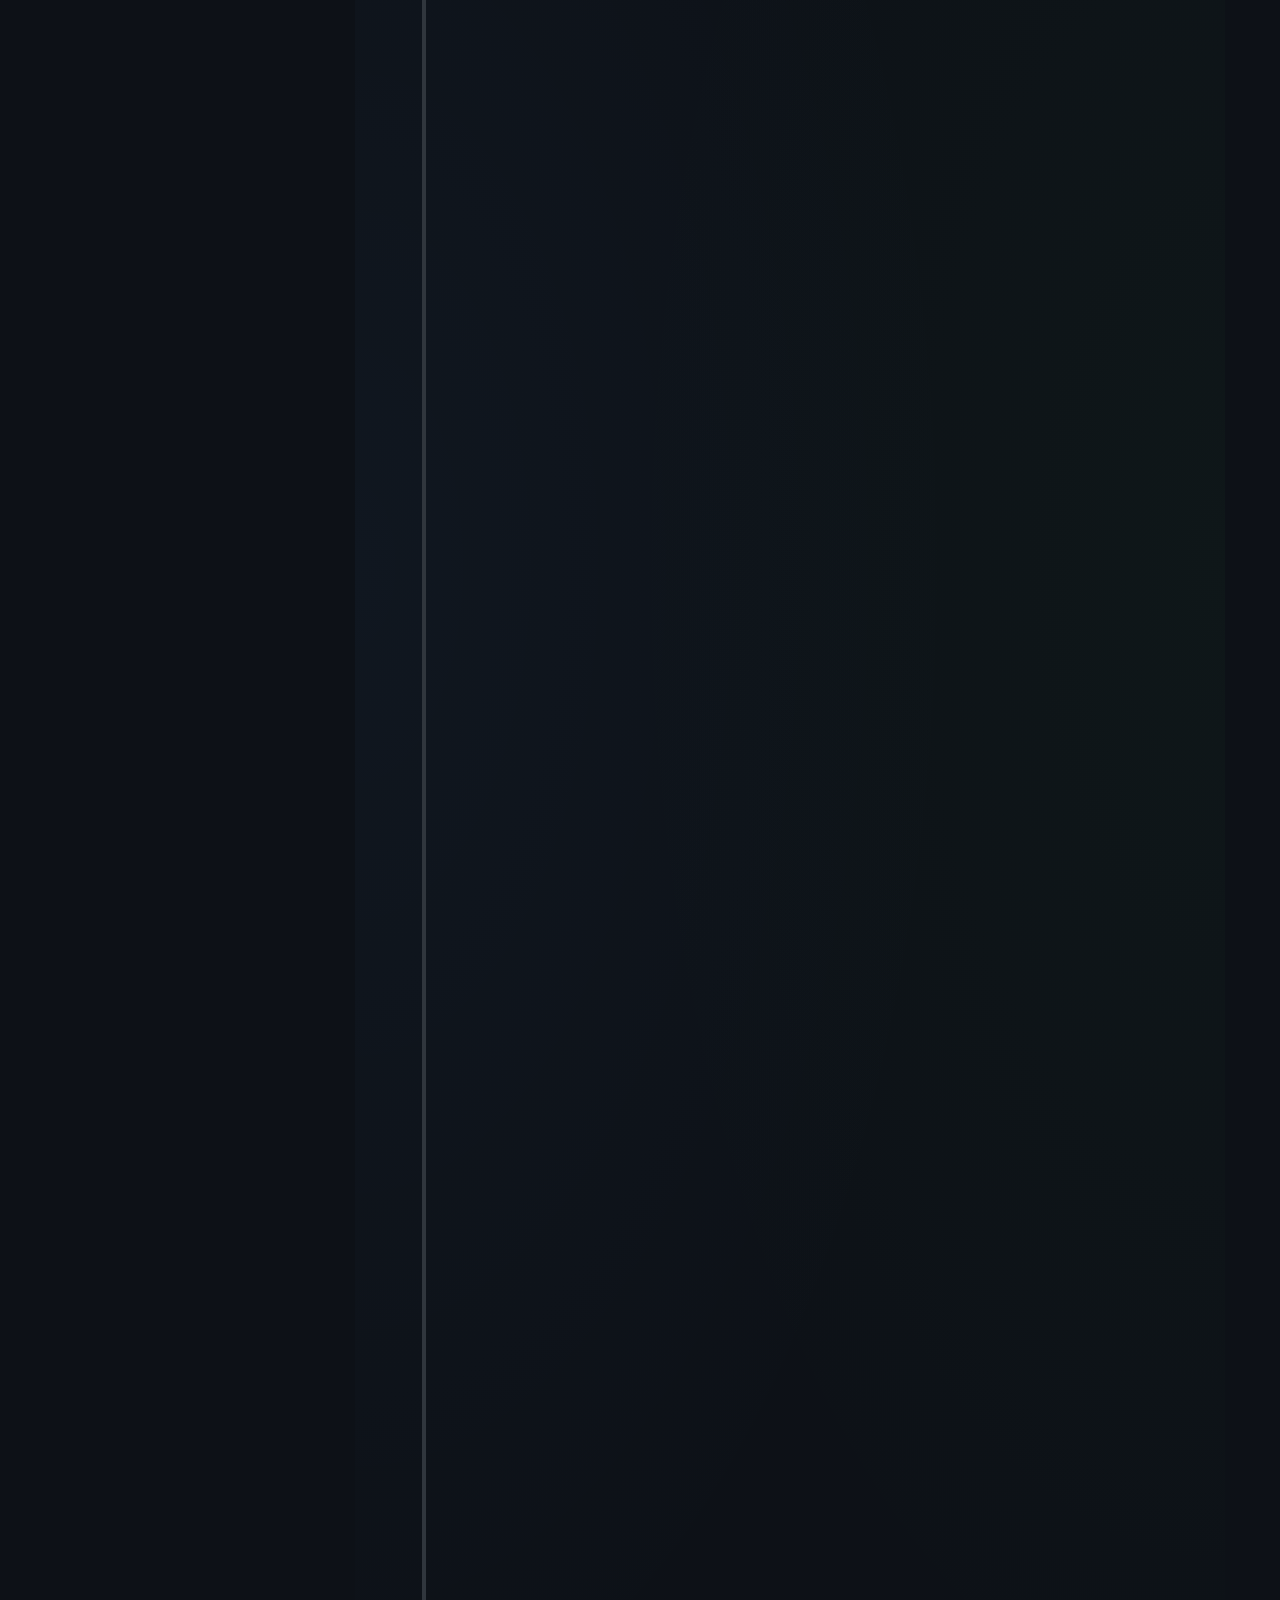
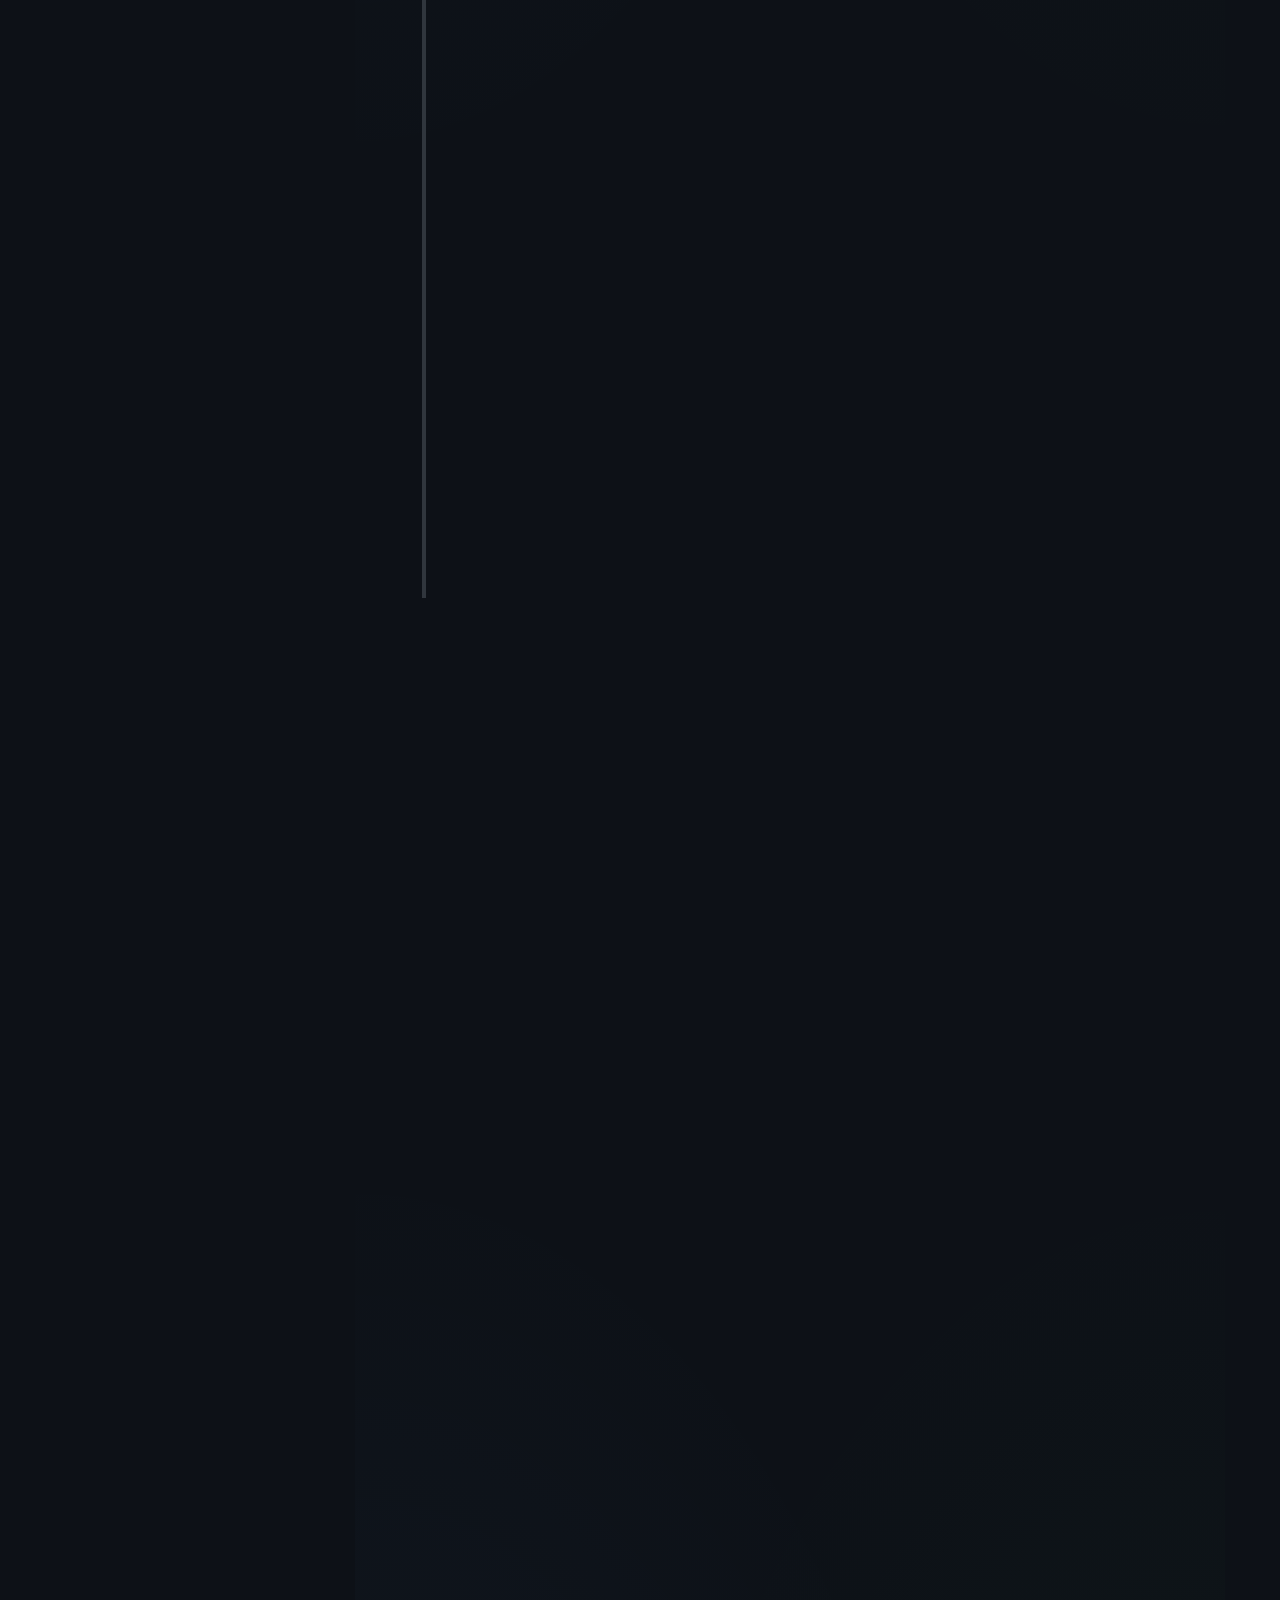
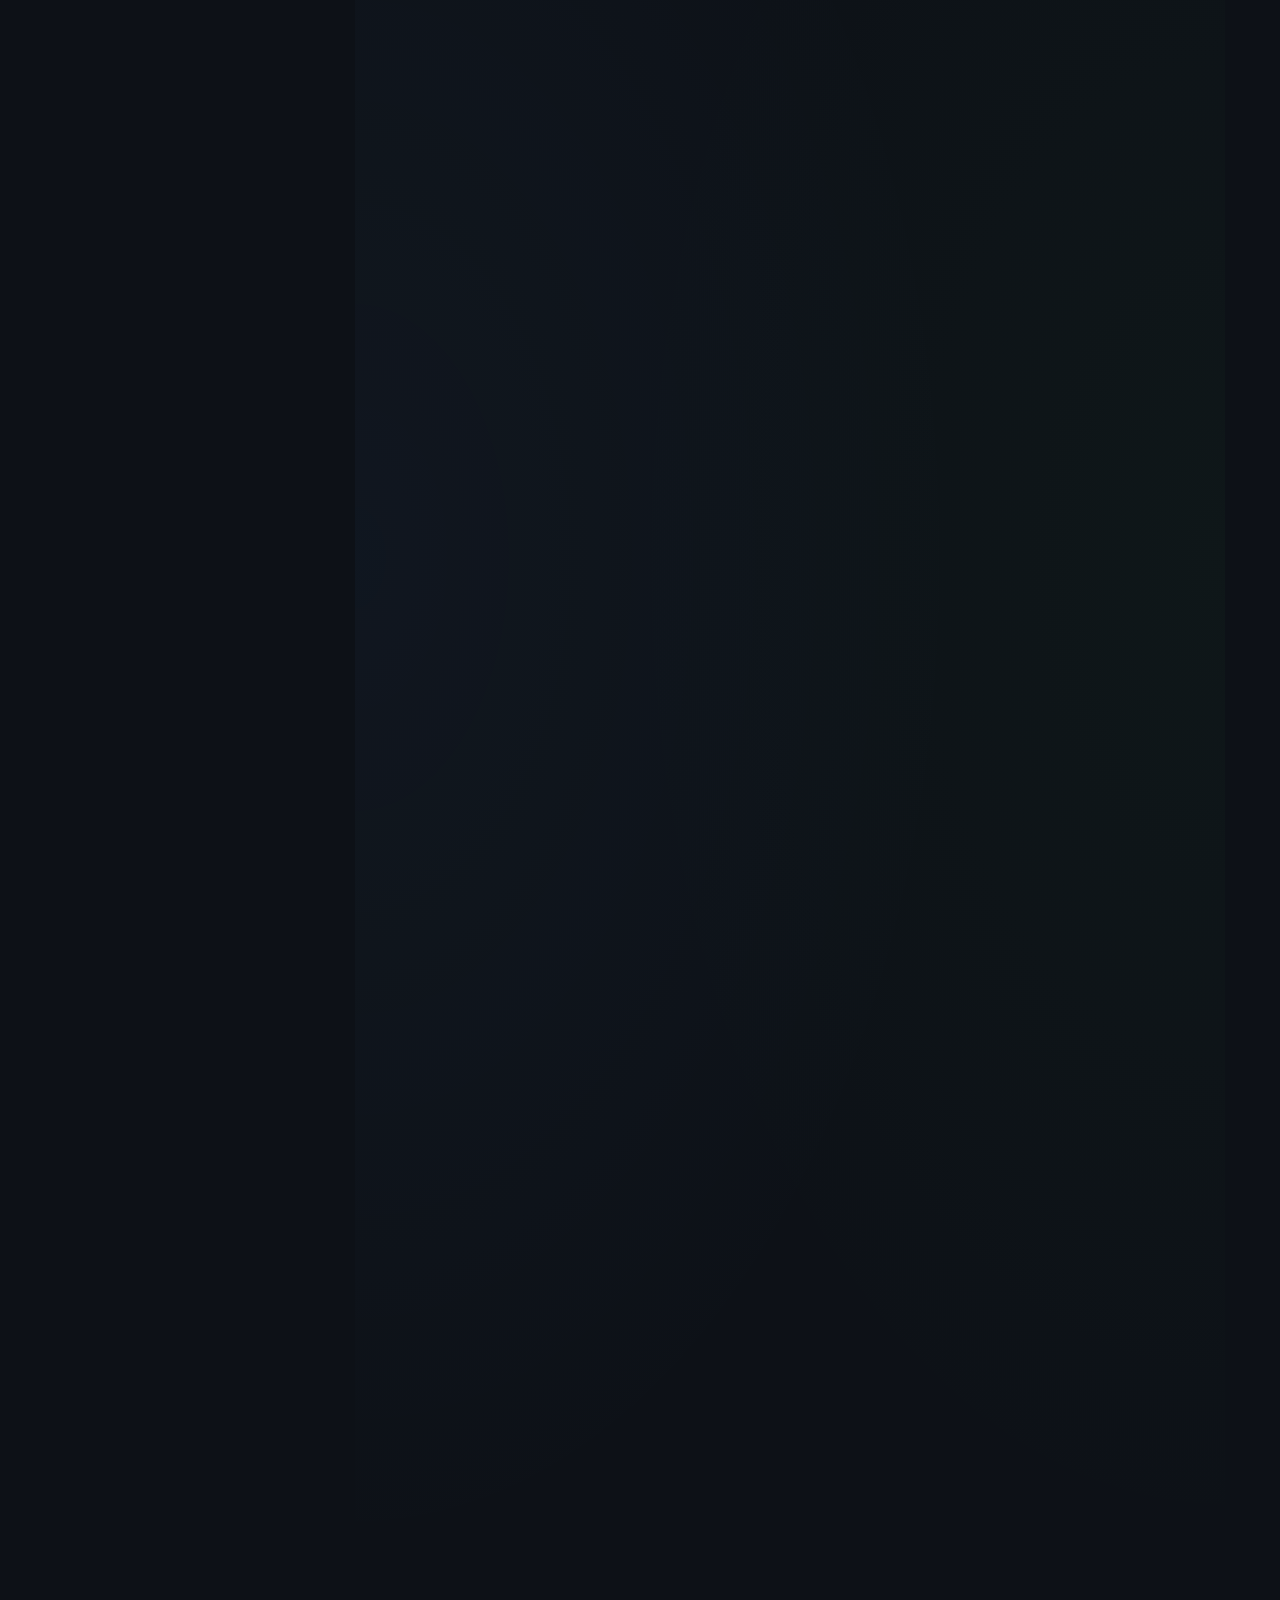
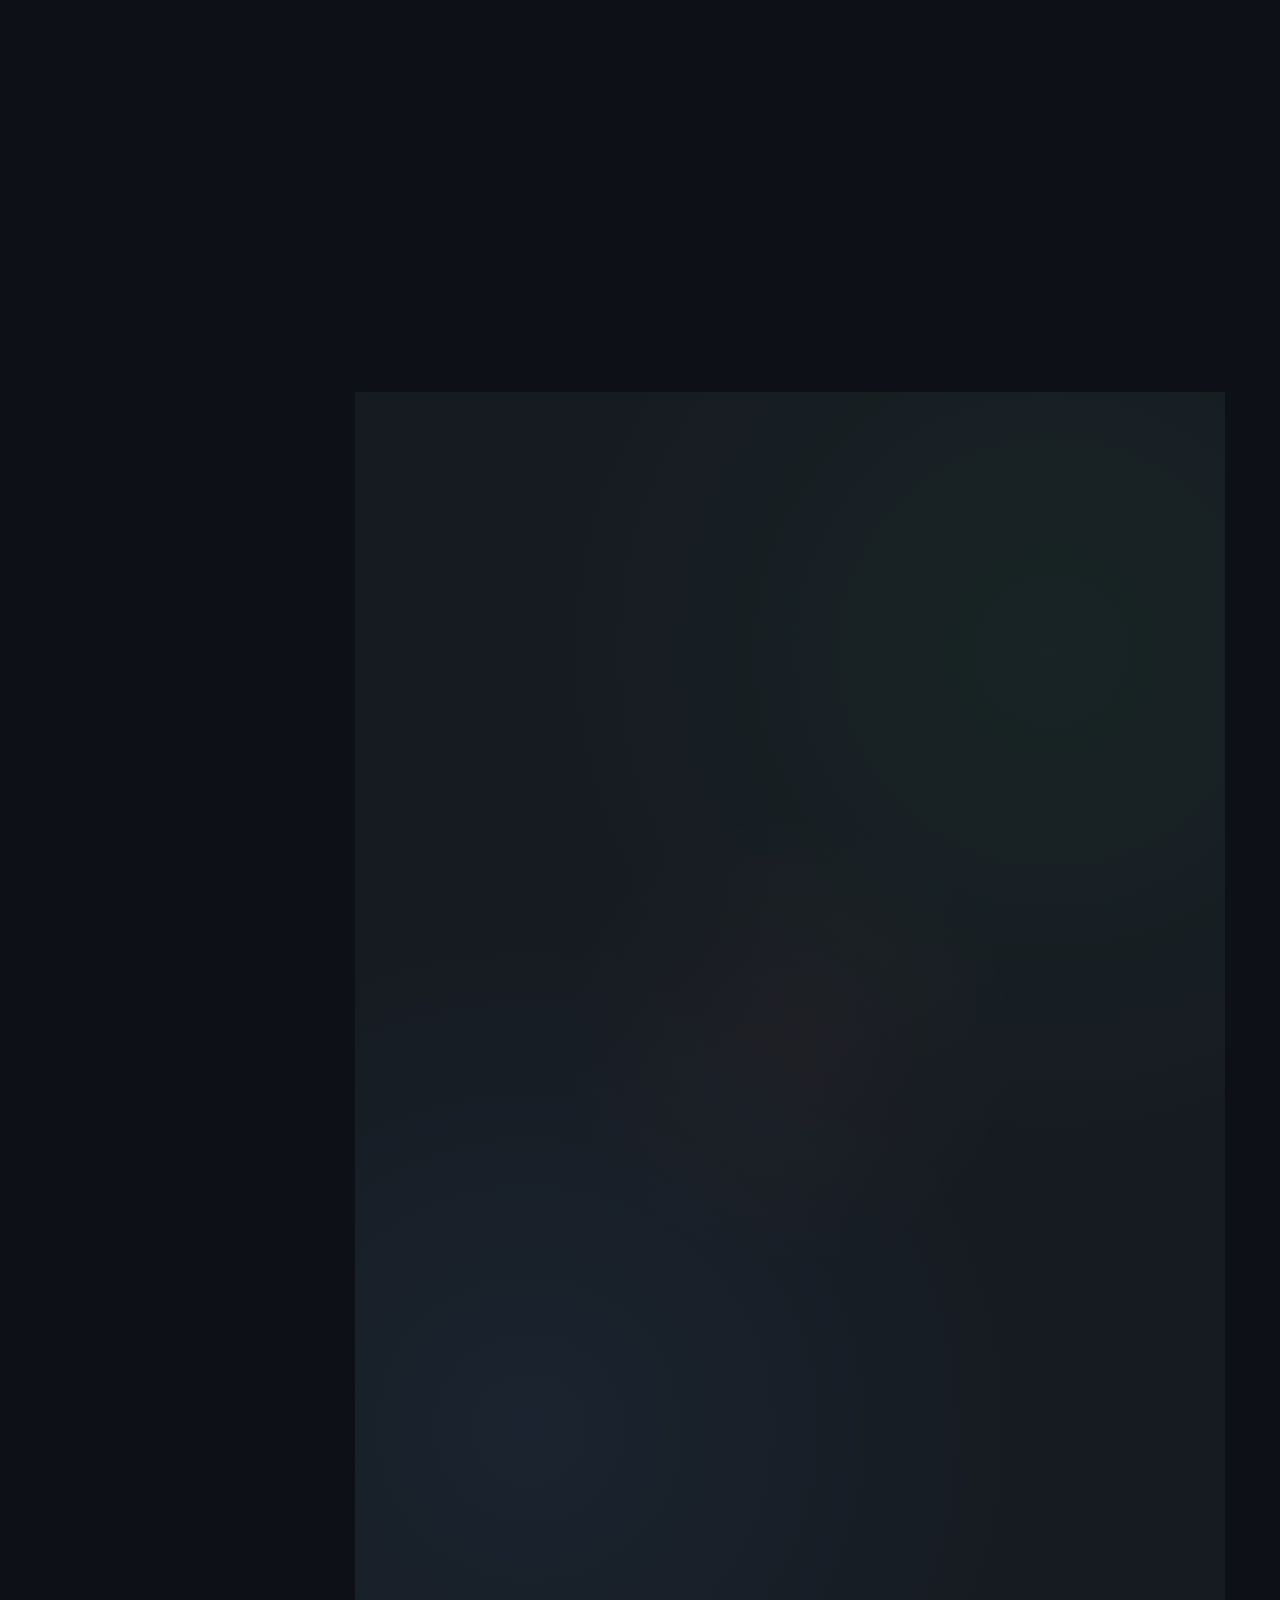
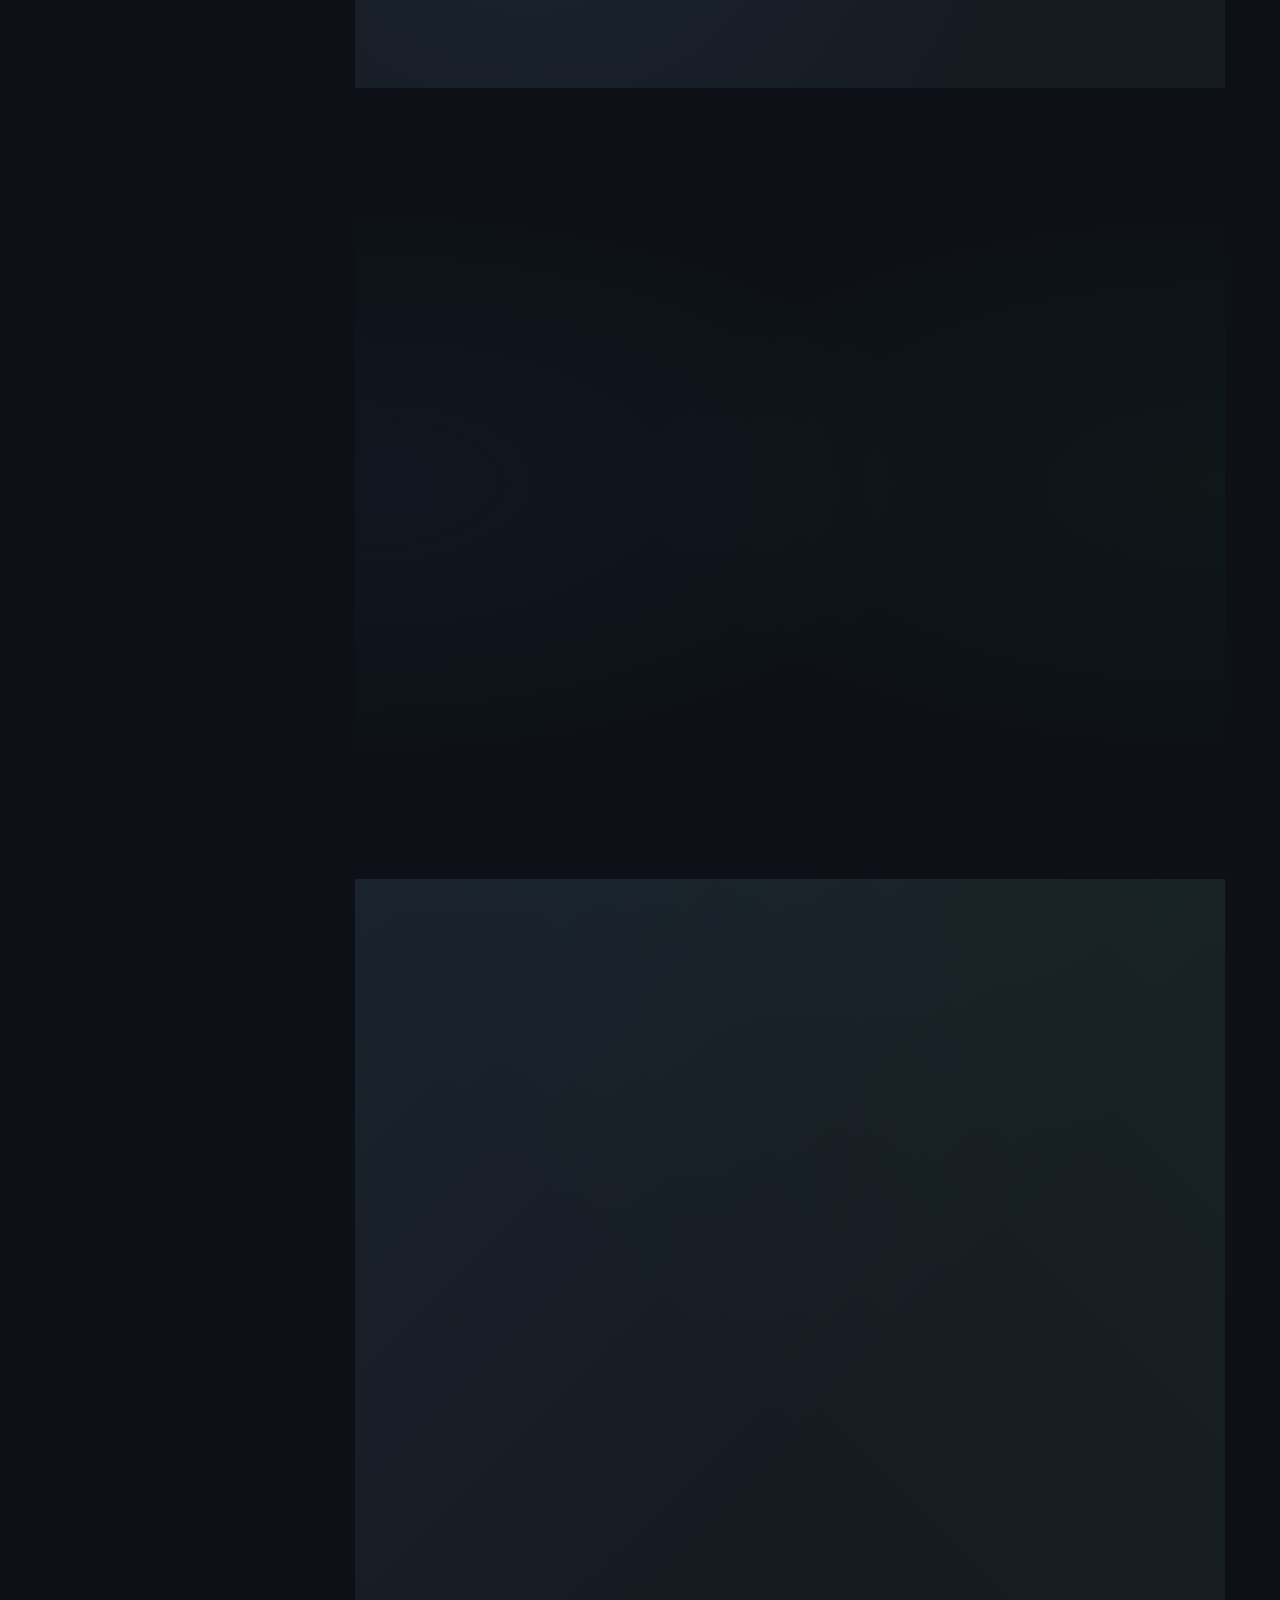
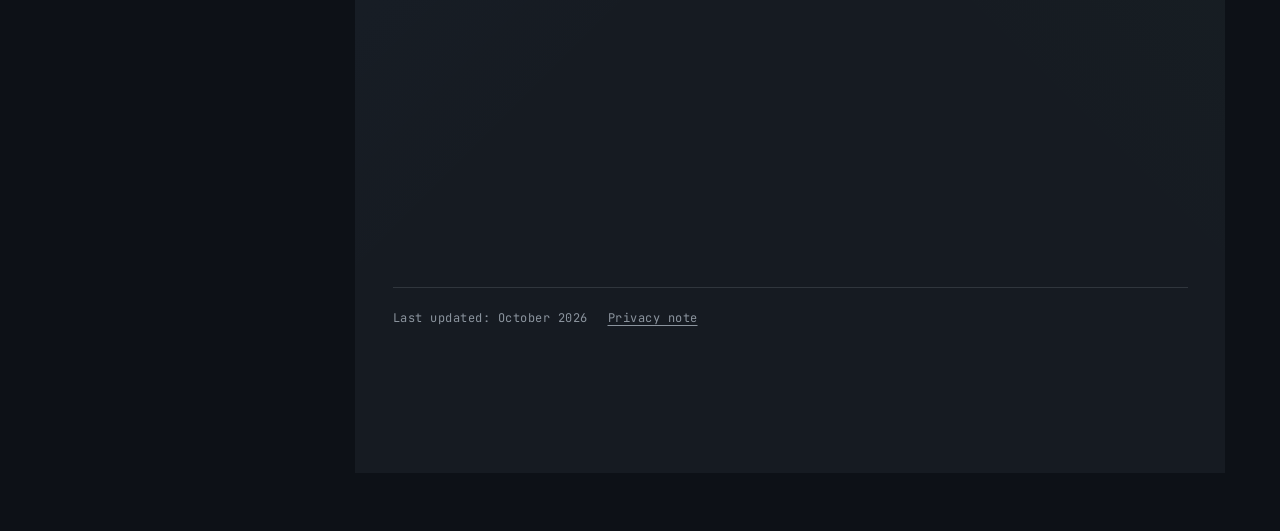
==== commit 94dd80b9: "Add Zalo as a contact method Recruiters in Vietnam commonly reach candidates on Zalo, so the Contact" ====
--- a/index.html
+++ b/index.html
@@ -293,7 +293,7 @@
 												<span class="hero-typed" aria-hidden="true" data-roles="C++ Developer|Qt/QML Developer|Robotics Engineer">C++ Developer</span>
 											</span>
 										</h2>
-										<p class="print-only print-contact" hidden>Ho Chi Minh City, Vietnam &middot; <a href="mailto:dung.phamphuoc308@gmail.com">dung.phamphuoc308@gmail.com</a> &middot; <a href="tel:+84932813052">+84 932 813 052</a> &middot; <a href="https://www.linkedin.com/in/ppdung/">linkedin.com/in/ppdung</a> &middot; <a href="https://ppdung.github.io/">ppdung.github.io</a></p>
+										<p class="print-only print-contact" hidden>Ho Chi Minh City, Vietnam &middot; <a href="mailto:dung.phamphuoc308@gmail.com">dung.phamphuoc308@gmail.com</a> &middot; <a href="tel:+84932813052">+84 932 813 052</a> (phone/Zalo) &middot; <a href="https://www.linkedin.com/in/ppdung/">linkedin.com/in/ppdung</a> &middot; <a href="https://ppdung.github.io/">ppdung.github.io</a></p>
 										<p class="hero-tagline">5+ years building C++/Qt software that ships &mdash; now the second-generation DeepKDS, from a kitchen display line used in <strong>5,000+ Korean stores</strong> (per SMARTCAST), and autonomous robots before that.</p>
 										<p class="hero-meta">
 											<span class="hero-meta__item"><i class="icon-map" aria-hidden="true"></i> Ho Chi Minh City, Vietnam</span>
@@ -1020,6 +1020,15 @@
 								</div>
 							</div>
 
+							<div class="colorlib-feature colorlib-feature-sm contact-zalo animate-box" data-animate-effect="fadeInLeft">
+								<div class="colorlib-icon">
+									<span class="zalo-mark" aria-hidden="true">Zalo</span>
+								</div>
+								<div class="colorlib-text">
+									<p><a href="https://zalo.me/0932813052" target="_blank" rel="noopener" aria-label="Chat on Zalo: 0932 813 052">Zalo: 0932 813 052</a></p>
+								</div>
+							</div>
+
 							<div class="colorlib-feature colorlib-feature-sm animate-box" data-animate-effect="fadeInLeft">
 								<div class="colorlib-icon">
 									<i class="icon-linkedin2" aria-hidden="true"></i>
--- a/css/style.css
+++ b/css/style.css
@@ -4554,3 +4554,29 @@
   border-color: var(--accent-primary) !important;
   color: var(--accent-primary);
 }
+
+/* Zalo contact tile: the subsetted icon font has no Zalo glyph, so the word
+   itself is the mark, centred in the same tile the other contact icons use. */
+.colorlib-contact .contact-zalo .colorlib-icon .zalo-mark {
+  display: table-cell;
+  vertical-align: middle;
+  height: 100px;
+  color: var(--accent-primary);
+  font-family: 'Inter', Arial, sans-serif;
+  font-size: 22px;
+  font-weight: 700;
+  letter-spacing: -0.02em;
+}
+
+@media screen and (max-width: 1200px) {
+  .colorlib-contact .contact-zalo .colorlib-icon .zalo-mark {
+    font-size: 18px;
+  }
+}
+
+@media screen and (max-width: 480px) {
+  .colorlib-contact .contact-zalo .colorlib-icon .zalo-mark {
+    height: 56px;
+    font-size: 14px;
+  }
+}
